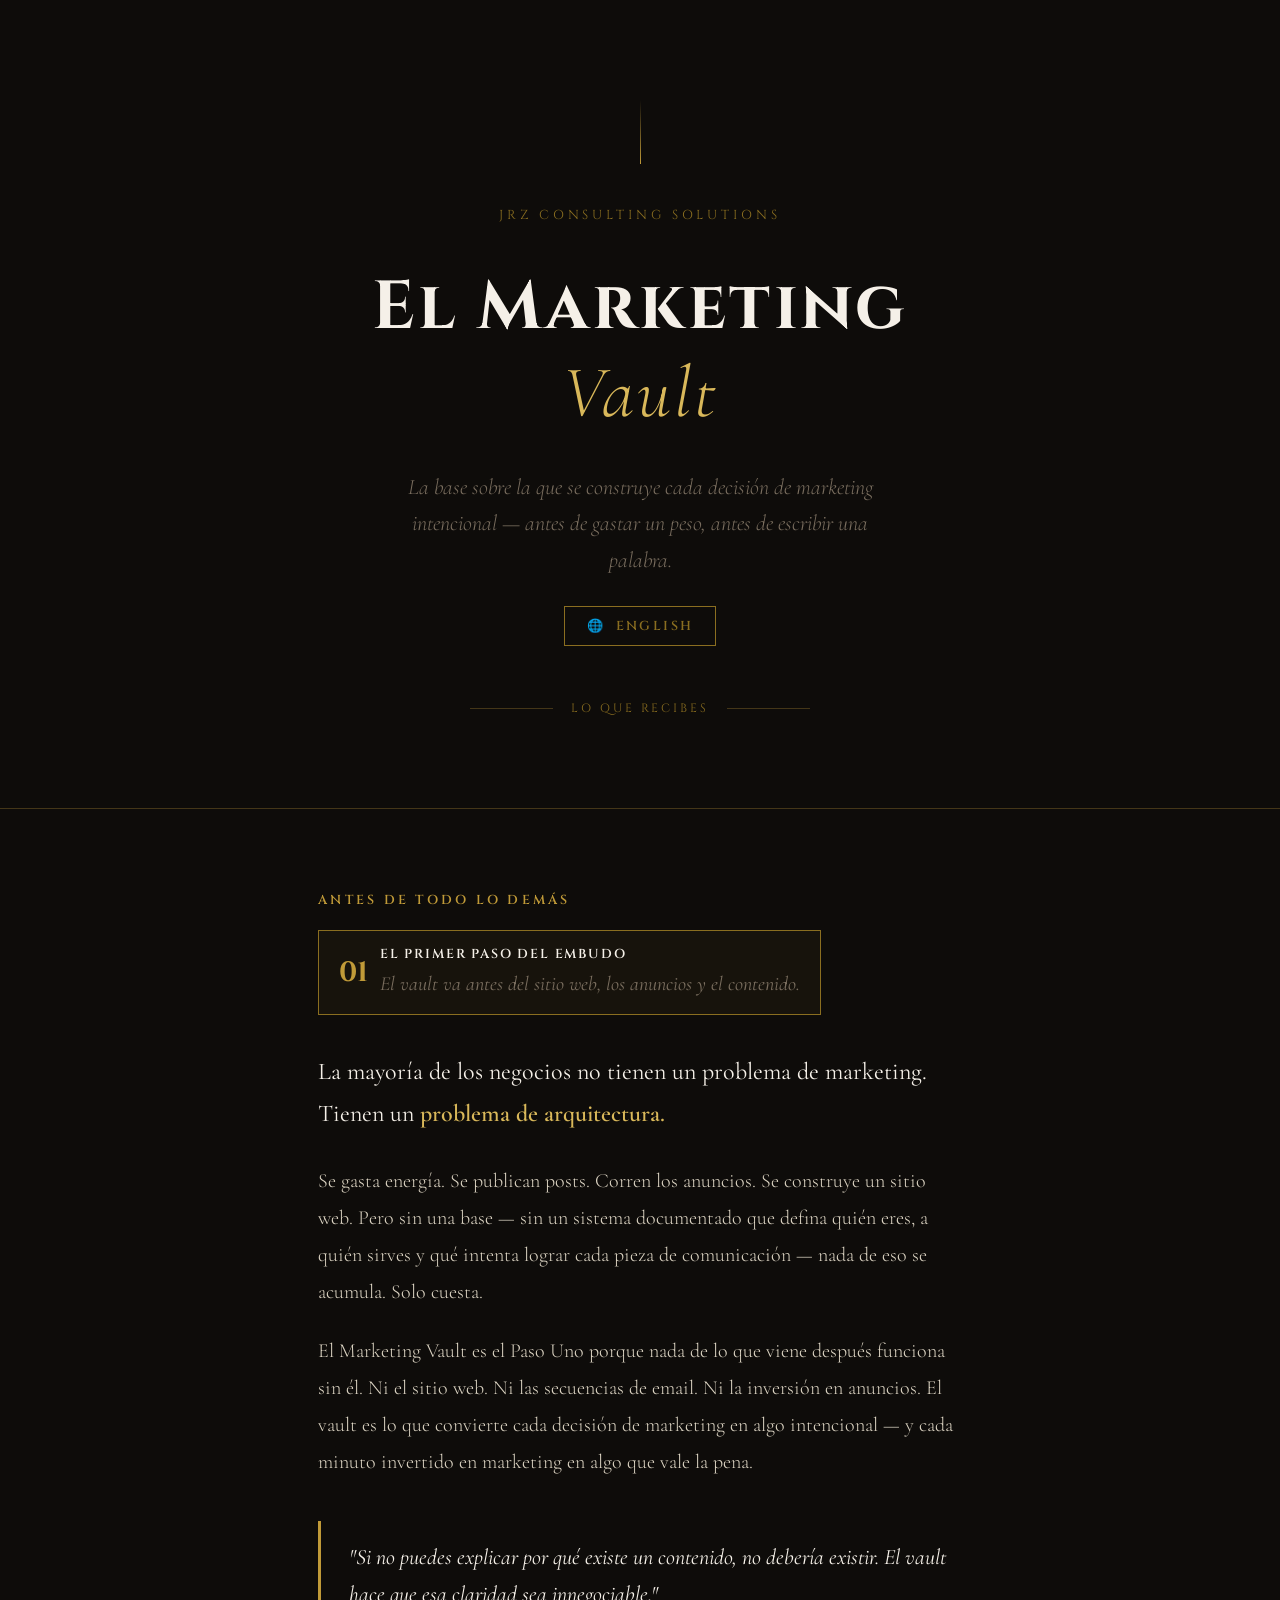
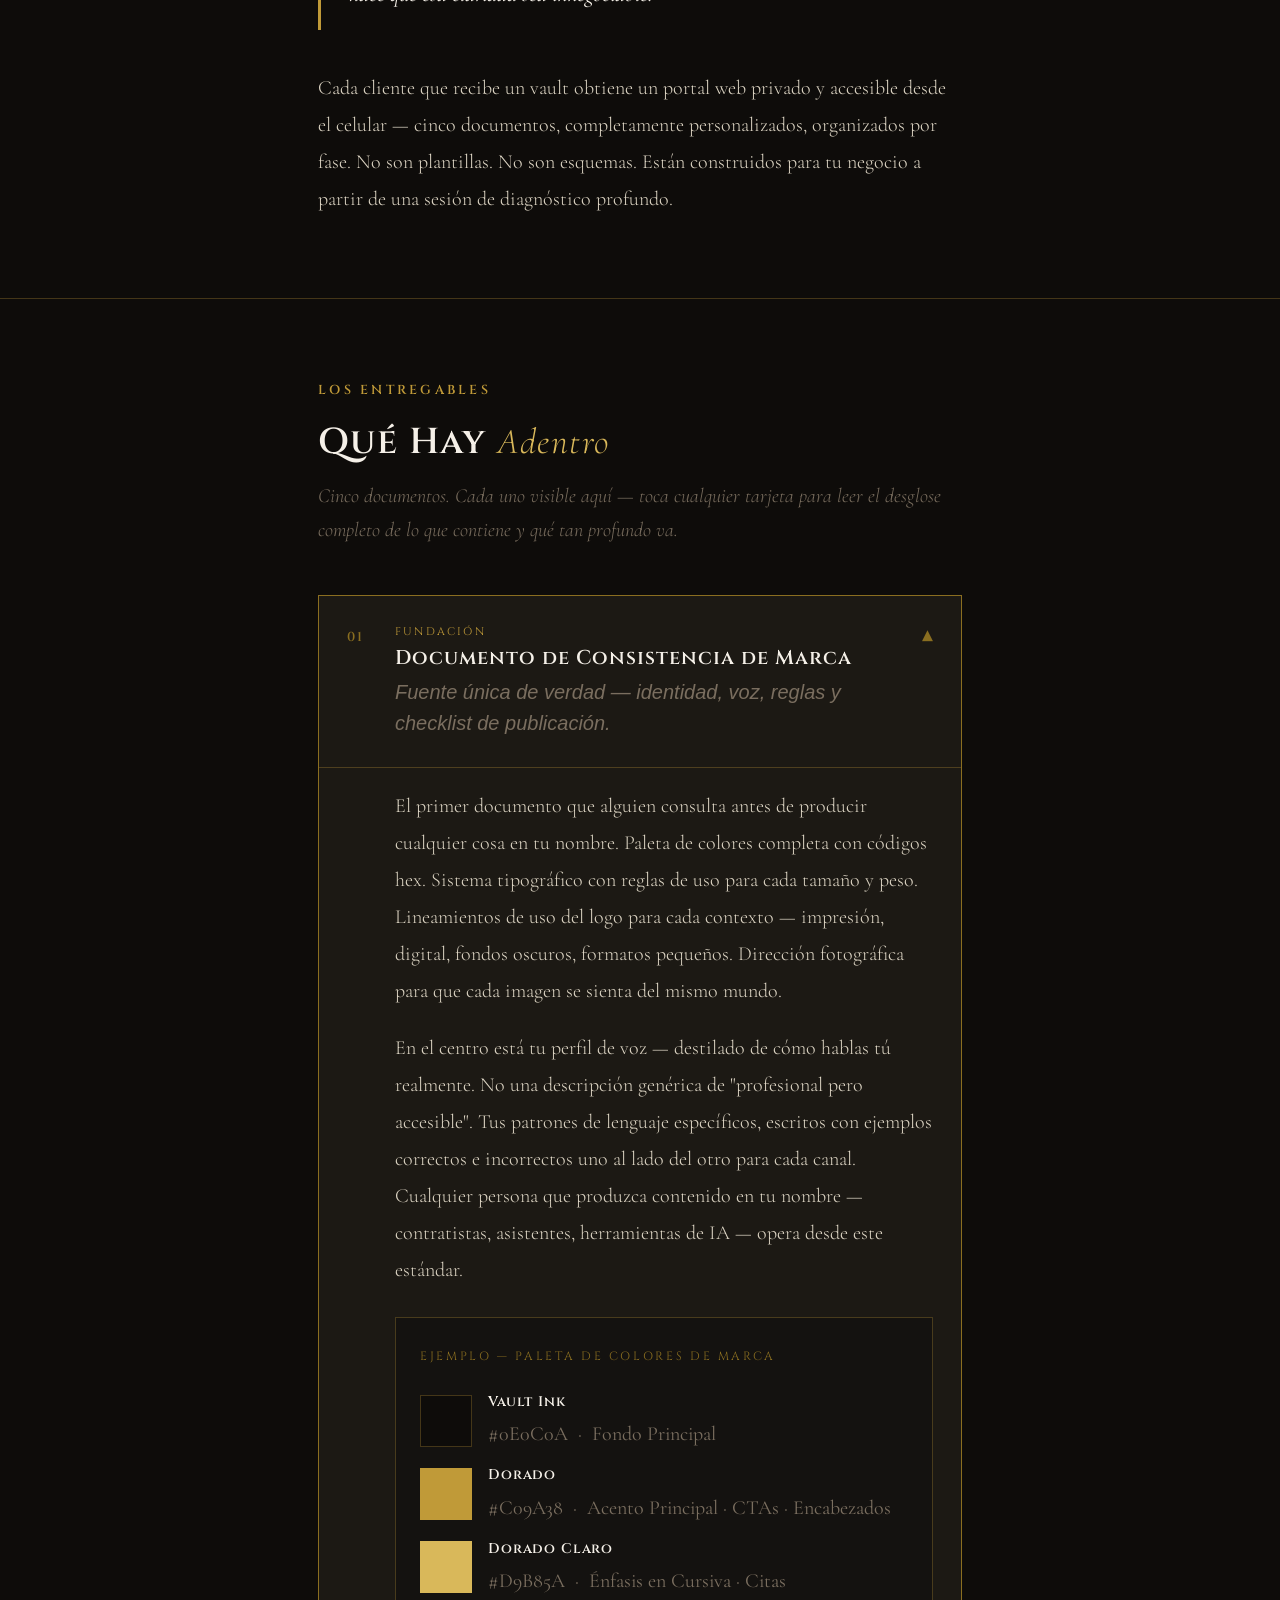
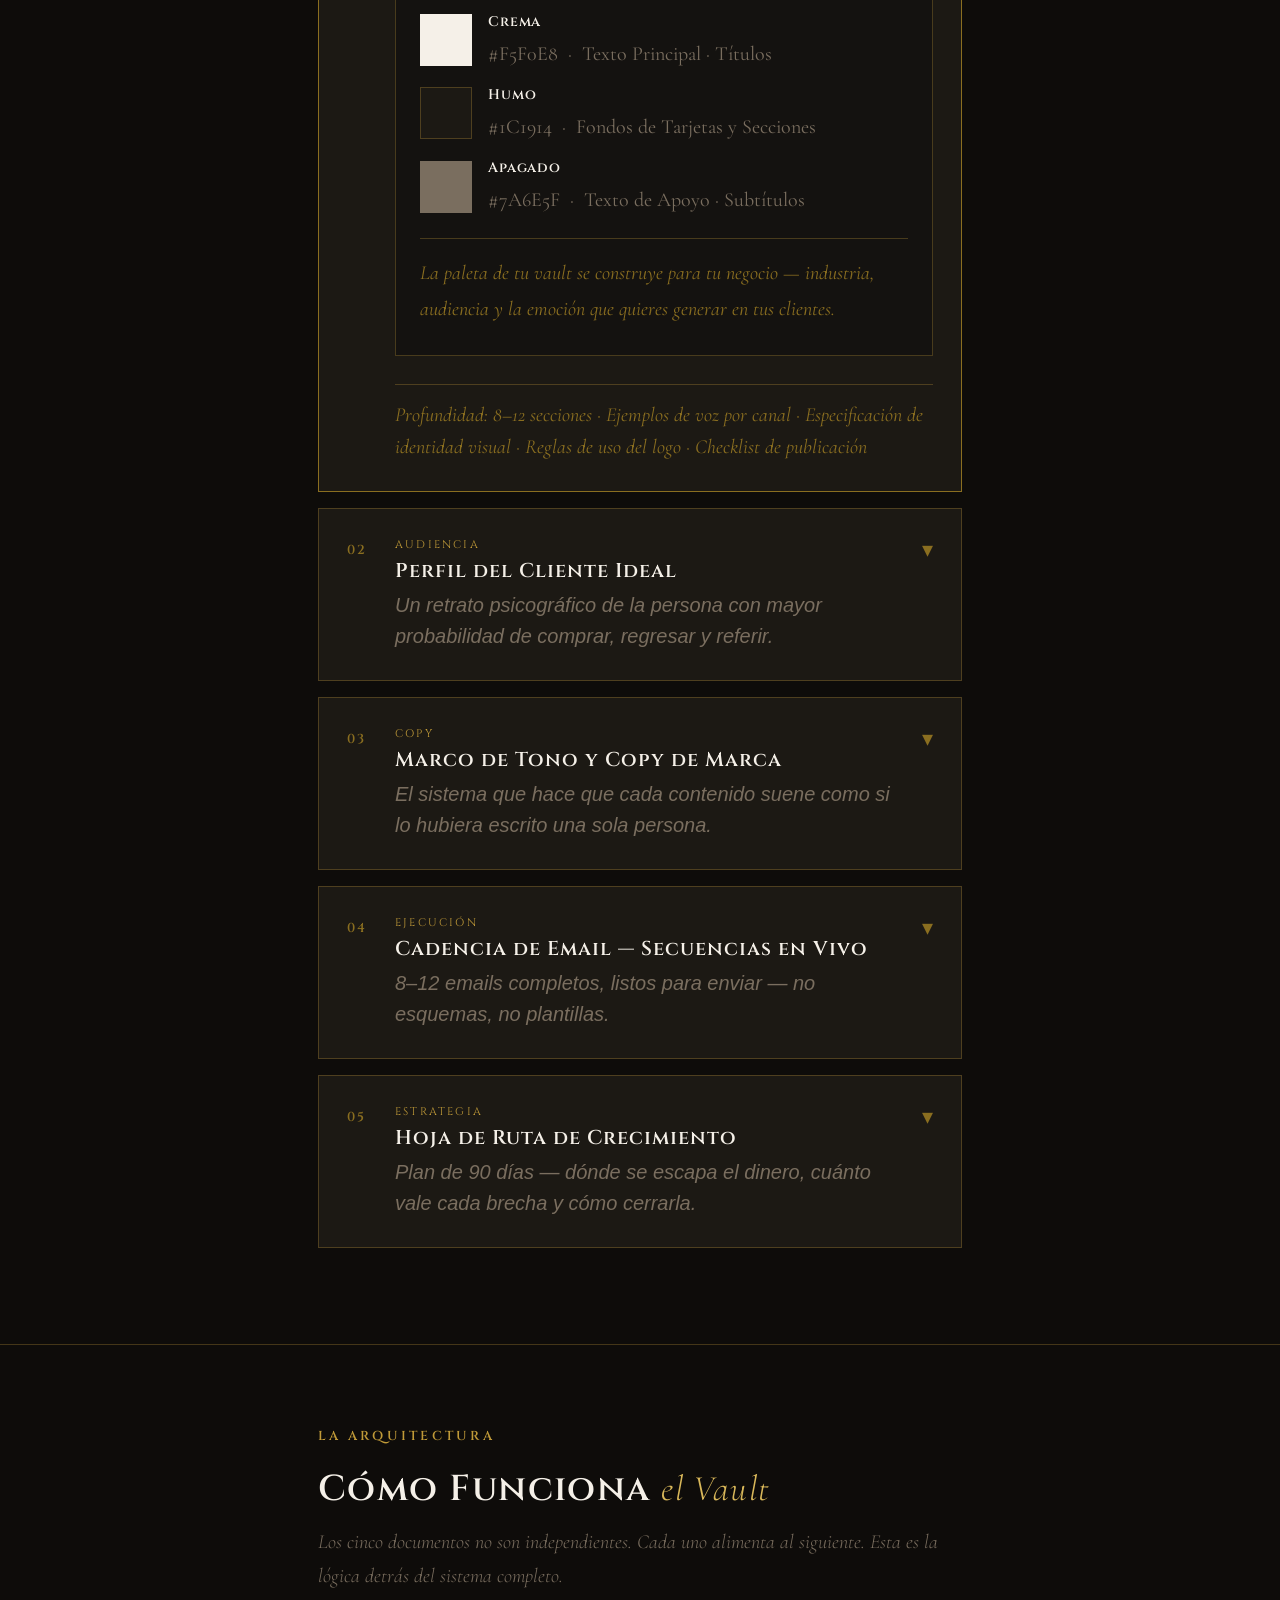
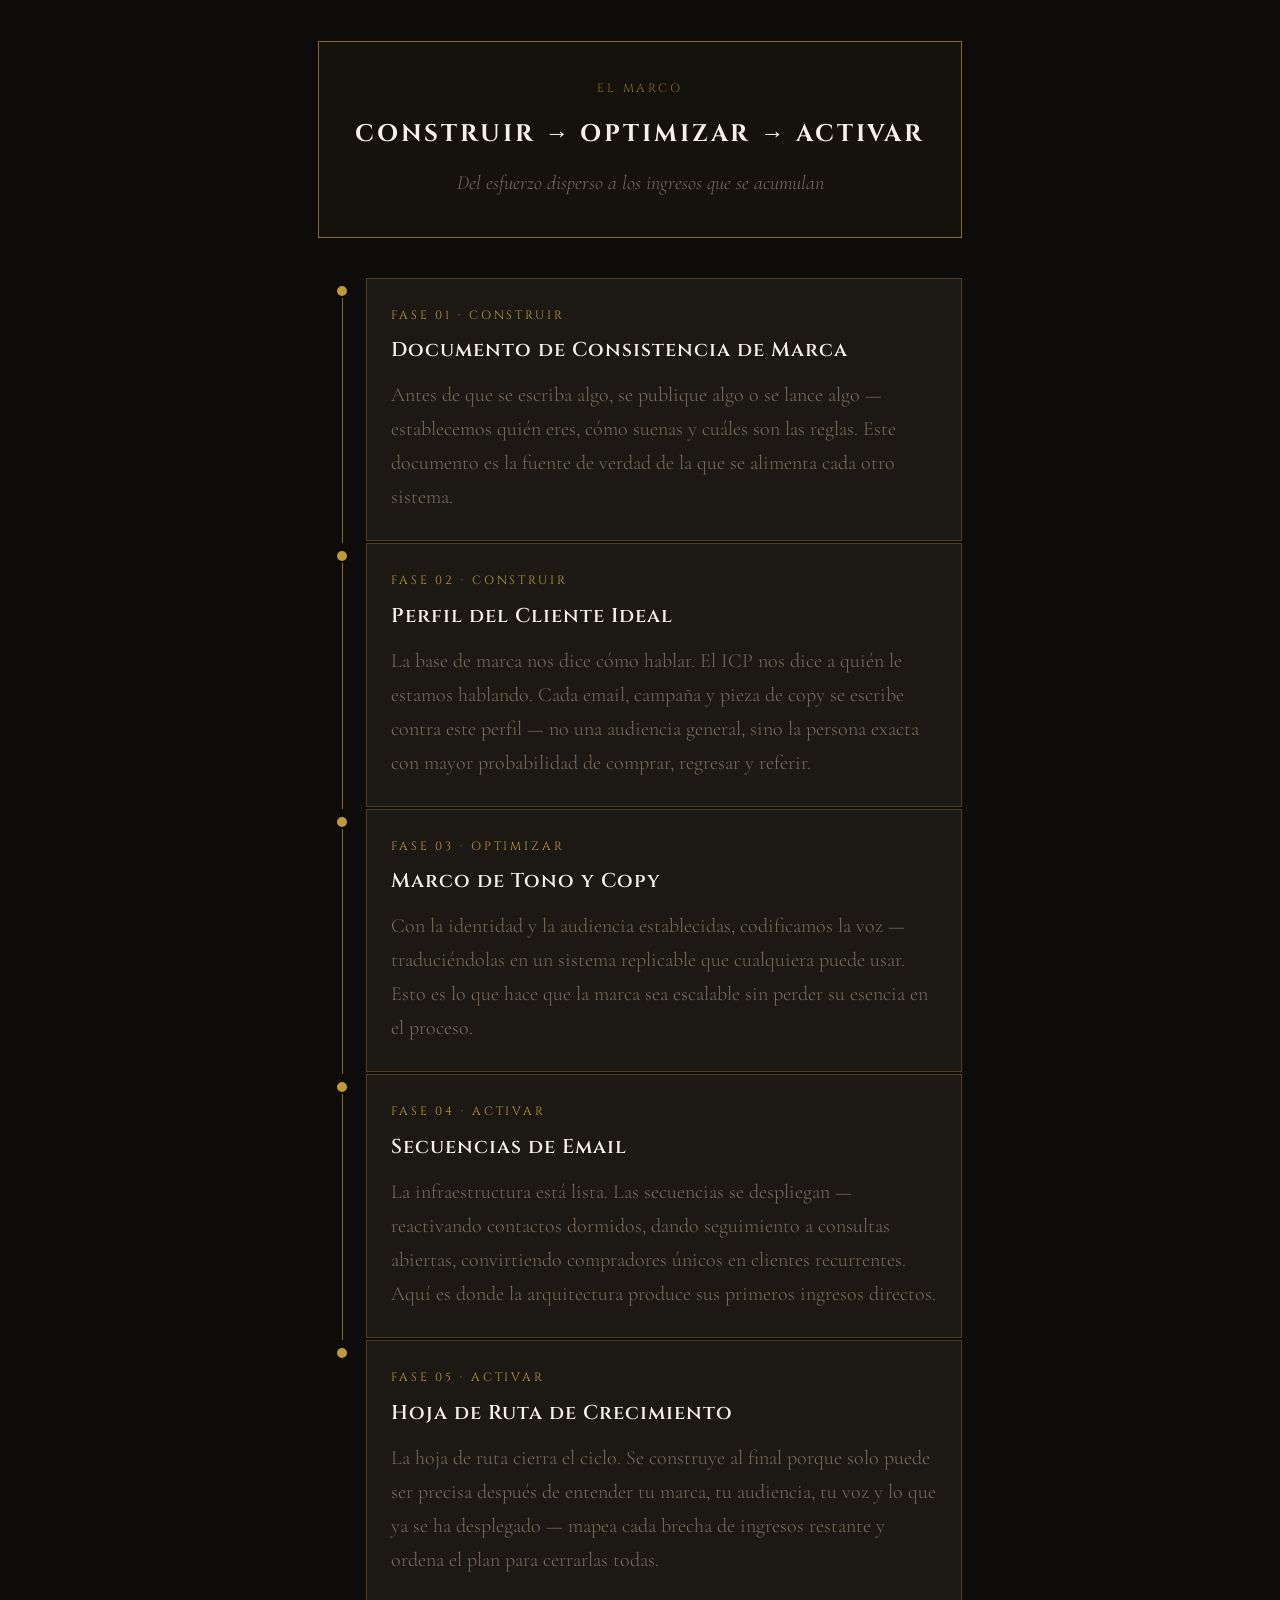
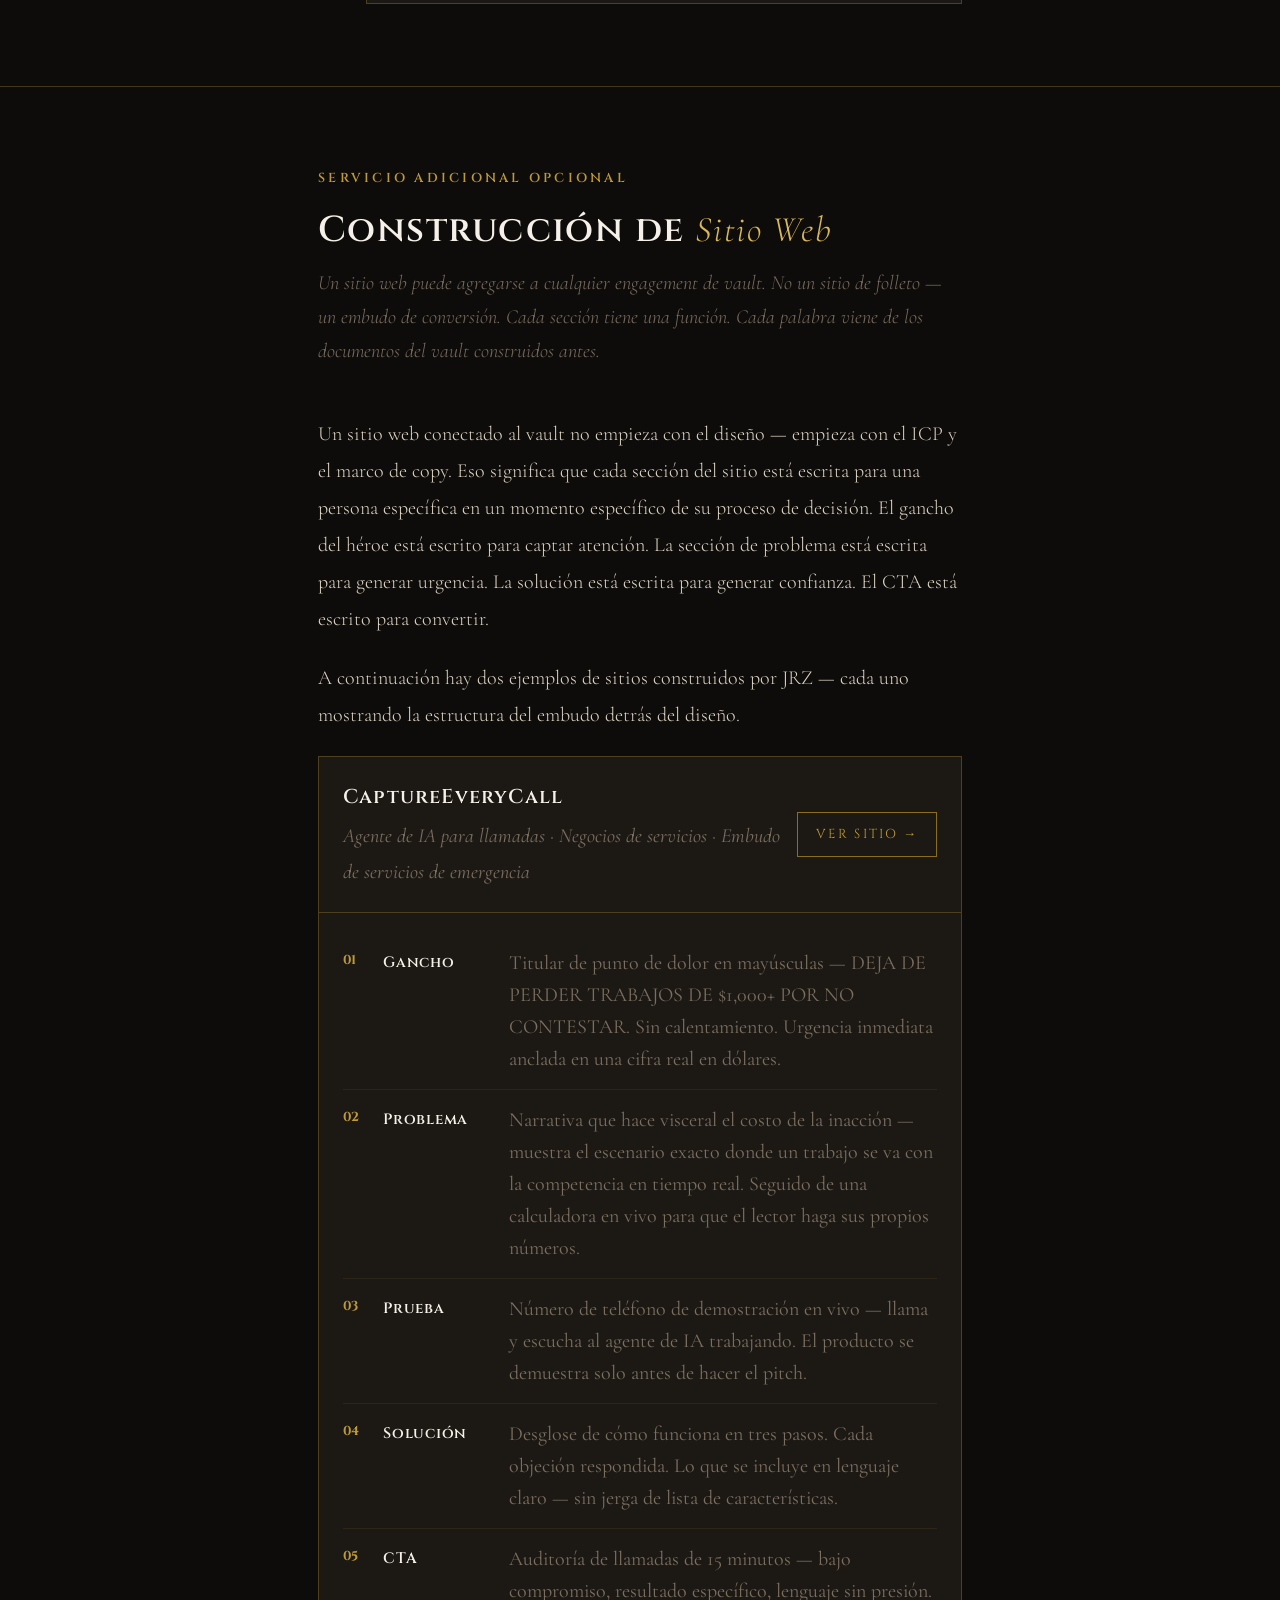
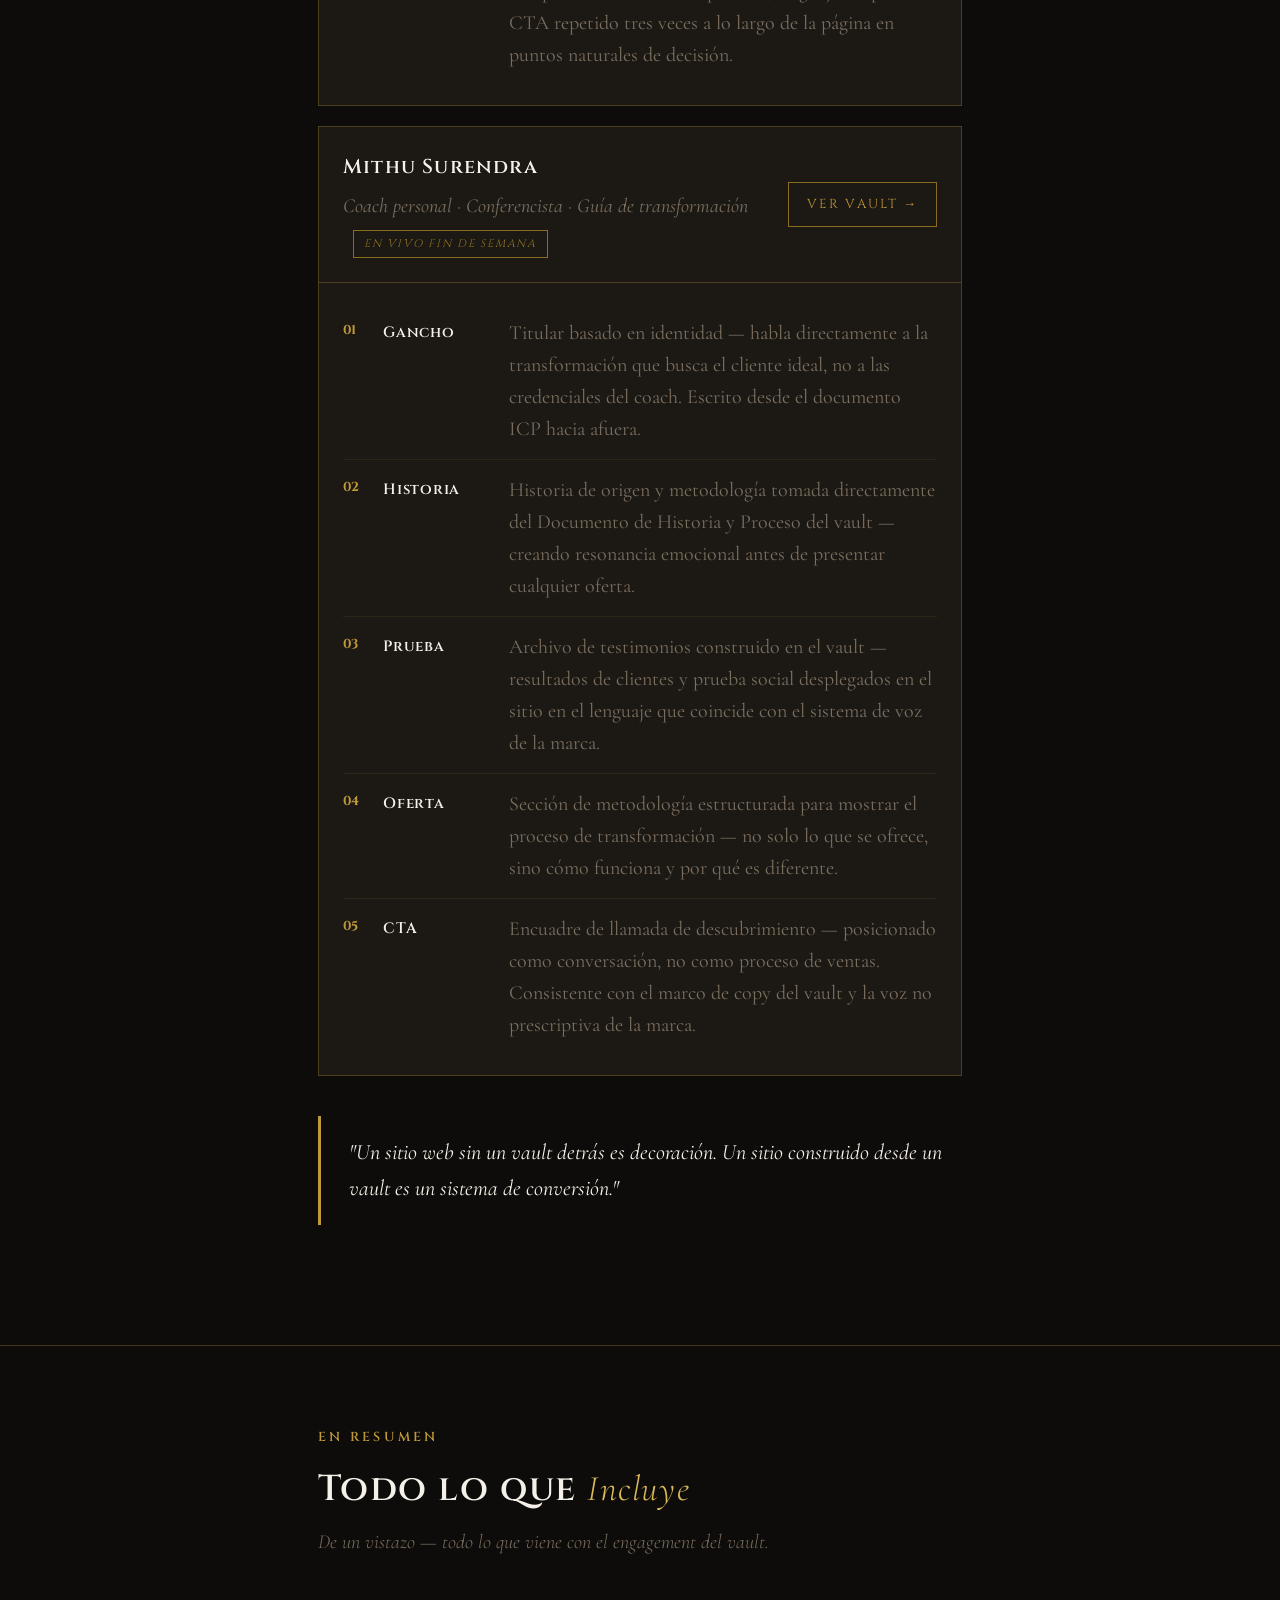
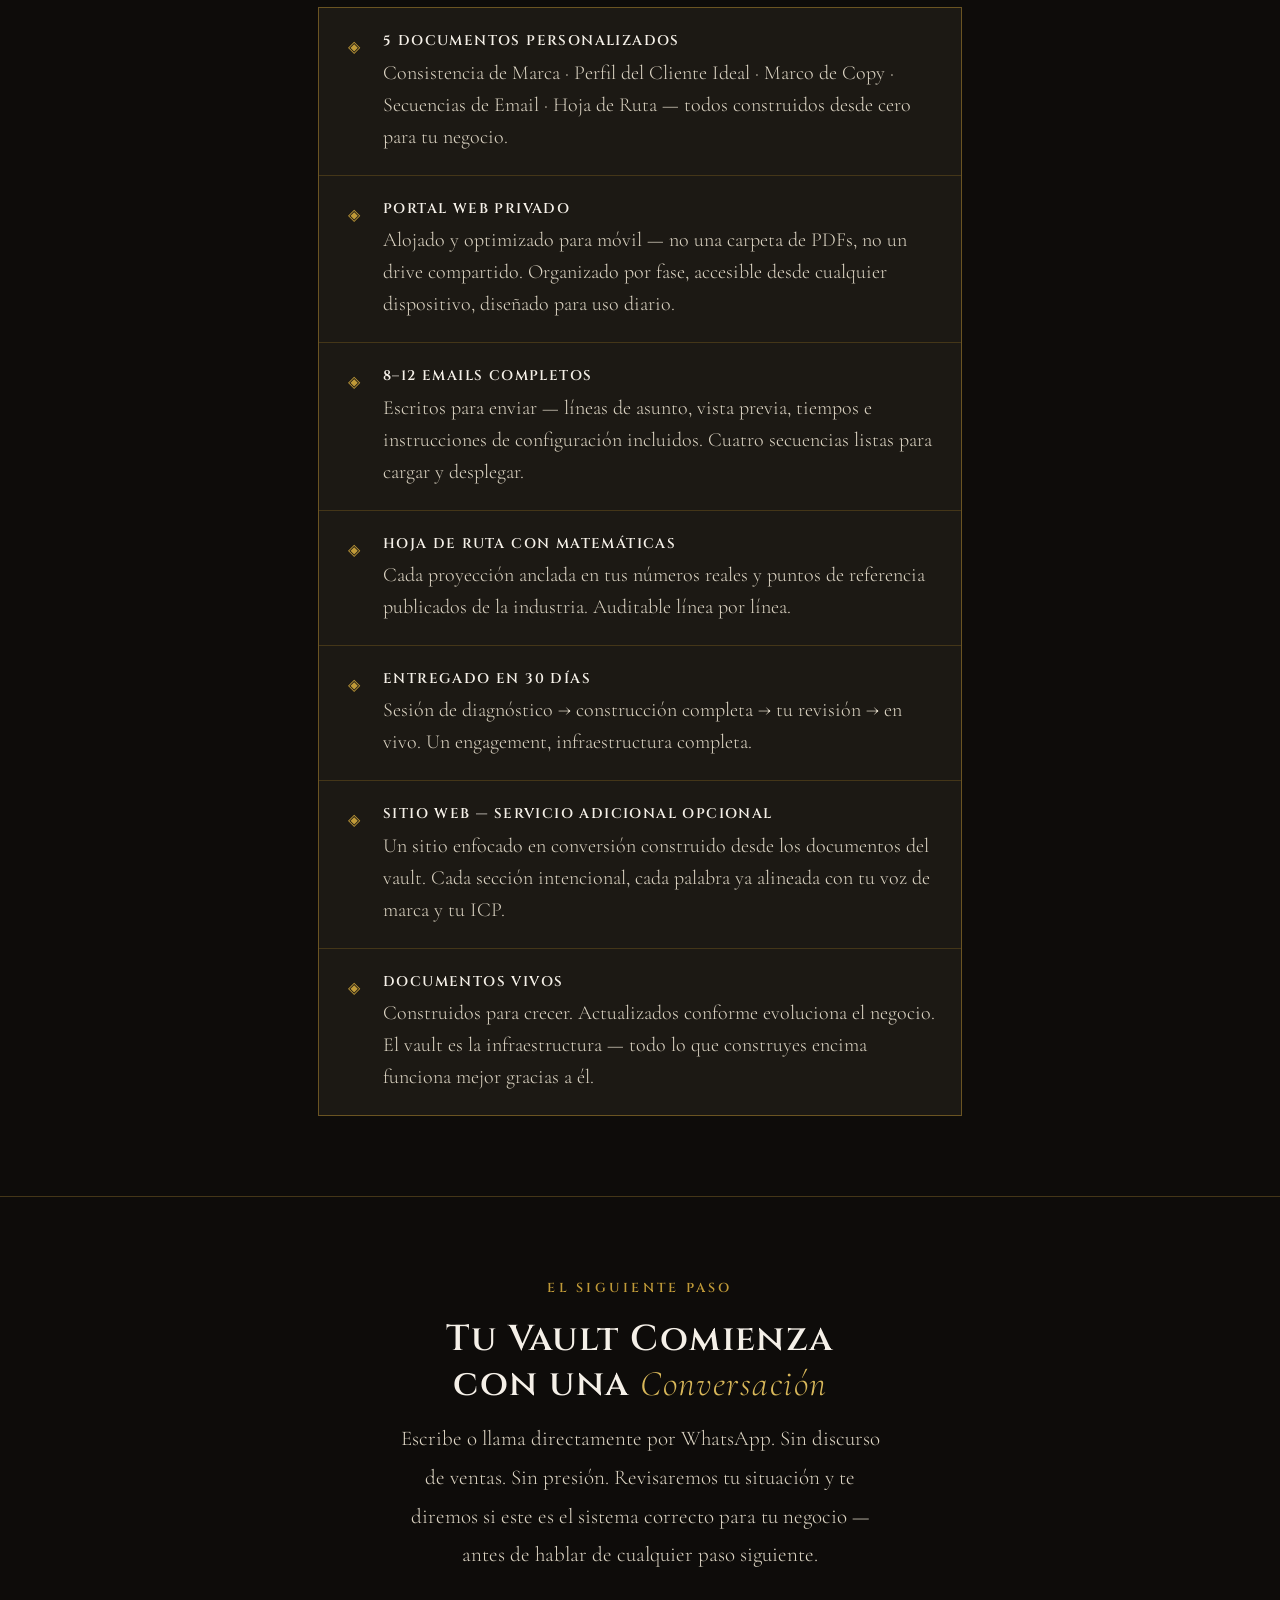
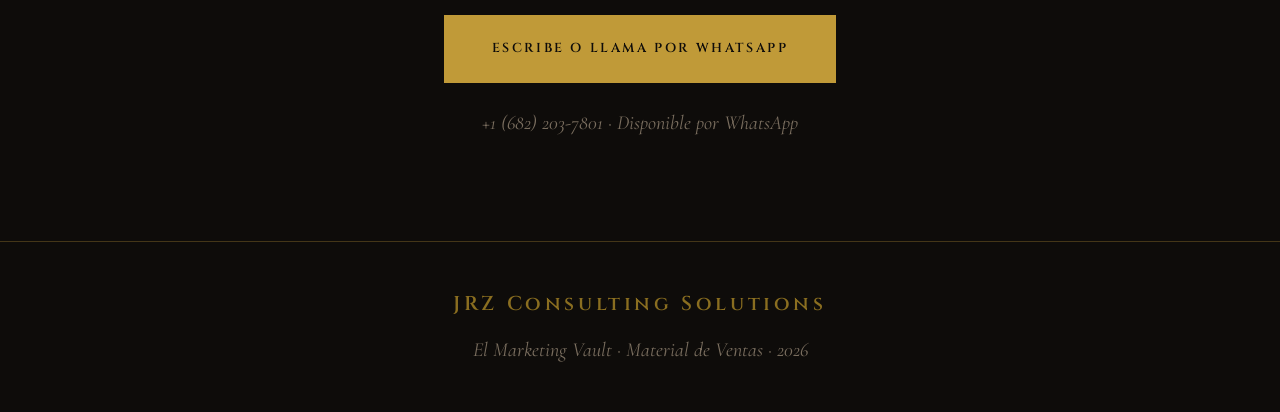
==== espanol/index.html @ 6ff34ca5 "Update English link in index.html" ====
<!DOCTYPE html>
<html lang="es">
<head>
<meta charset="UTF-8"/>
<meta name="viewport" content="width=device-width, initial-scale=1.0"/>
<title>El Marketing Vault — JRZ Consulting Solutions</title>
<link href="https://fonts.googleapis.com/css2?family=Cinzel:wght@400;600;700;900&family=Cormorant+Garamond:ital,wght@0,300;0,400;0,500;0,600;1,300;1,400;1,500&display=swap" rel="stylesheet"/>
<style>
  *, *::before, *::after { box-sizing: border-box; margin: 0; padding: 0; }

  :root {
    --ink: #0e0c0a;
    --gold: #c09a38;
    --gold-light: #d9b85a;
    --gold-dim: #8a6e20;
    --gold-rule: rgba(192,154,56,0.3);
    --cream: #f5f0e8;
    --cream-dim: #ddd5c4;
    --smoke: #1c1914;
    --muted: #7a6e5f;
    --body-size: 20px;
    --lead-size: 24px;
    --small-size: 20px;
  }

  html { scroll-behavior: smooth; }

  body {
    background: var(--ink);
    color: var(--cream);
    font-family: 'Cormorant Garamond', serif;
    font-size: var(--body-size);
    line-height: 1.8;
    -webkit-font-smoothing: antialiased;
    overflow-x: hidden;
  }

  .wrap {
    width: 100%;
    max-width: 700px;
    margin: 0 auto;
    padding: 0 28px;
  }

  .section {
    padding: 80px 0;
    border-top: 1px solid var(--gold-rule);
  }

  .section:first-of-type { border-top: none; }

  .eyebrow {
    font-family: 'Cinzel', serif;
    font-size: 13px;
    font-weight: 600;
    letter-spacing: 0.25em;
    text-transform: uppercase;
    color: var(--gold);
    display: block;
    margin-bottom: 18px;
  }

  h1, h2, h3 {
    font-family: 'Cinzel', serif;
    letter-spacing: 0.04em;
    line-height: 1.2;
    color: var(--cream);
  }

  h1 {
    font-size: clamp(40px, 10vw, 68px);
    font-weight: 700;
    margin-bottom: 10px;
  }

  h1 em {
    font-family: 'Cormorant Garamond', serif;
    font-style: italic;
    font-weight: 300;
    color: var(--gold-light);
    font-size: 1.08em;
  }

  h2 {
    font-size: clamp(26px, 6vw, 36px);
    font-weight: 600;
    margin-bottom: 14px;
  }

  h2 em {
    font-family: 'Cormorant Garamond', serif;
    font-style: italic;
    font-weight: 300;
    color: var(--gold-light);
  }

  h3 {
    font-size: 20px;
    font-weight: 600;
    letter-spacing: 0.06em;
    margin-bottom: 10px;
  }

  p {
    font-size: var(--body-size);
    font-weight: 300;
    color: var(--cream-dim);
    line-height: 1.85;
    margin-bottom: 22px;
  }

  p:last-child { margin-bottom: 0; }

  .lead {
    font-size: var(--lead-size);
    font-weight: 400;
    color: var(--cream);
    line-height: 1.75;
    margin-bottom: 28px;
  }

  .lead strong {
    color: var(--gold-light);
    font-weight: 600;
  }

  .section-intro {
    font-size: 20px;
    font-style: italic;
    font-weight: 300;
    color: var(--muted);
    margin-bottom: 48px;
    line-height: 1.7;
  }

  .pull-quote {
    border-left: 3px solid var(--gold);
    padding: 18px 0 18px 28px;
    margin: 40px 0;
  }

  .pull-quote p {
    font-size: 22px;
    font-style: italic;
    font-weight: 400;
    color: var(--cream);
    line-height: 1.65;
    margin: 0;
  }

  .hero {
    padding: 100px 0 88px;
    text-align: center;
    border-top: none;
  }

  .hero-rule {
    width: 1px;
    height: 64px;
    background: linear-gradient(to bottom, transparent, var(--gold));
    margin: 0 auto 40px;
  }

  .brand-mark {
    font-family: 'Cinzel', serif;
    font-size: 13px;
    letter-spacing: 0.3em;
    text-transform: uppercase;
    color: var(--gold-dim);
    margin-bottom: 40px;
  }

  .hero-sub {
    font-size: 22px;
    font-weight: 300;
    font-style: italic;
    color: var(--muted);
    max-width: 500px;
    margin: 32px auto 0;
    line-height: 1.65;
  }

  .divider-label {
    display: flex;
    align-items: center;
    gap: 18px;
    margin: 56px auto 0;
    max-width: 340px;
  }
  .divider-label::before,
  .divider-label::after {
    content: '';
    flex: 1;
    height: 1px;
    background: var(--gold-rule);
  }
  .divider-label span {
    font-family: 'Cinzel', serif;
    font-size: 12px;
    letter-spacing: 0.24em;
    color: var(--gold-dim);
    text-transform: uppercase;
    white-space: nowrap;
  }

  .step-badge {
    display: inline-flex;
    align-items: center;
    gap: 12px;
    border: 1px solid var(--gold-dim);
    padding: 12px 20px;
    margin-bottom: 36px;
    background: rgba(192,154,56,0.05);
  }

  .step-badge-num {
    font-family: 'Cinzel', serif;
    font-size: 28px;
    font-weight: 700;
    color: var(--gold);
    line-height: 1;
  }

  .step-badge-text { text-align: left; }

  .step-badge-text strong {
    font-family: 'Cinzel', serif;
    font-size: 13px;
    font-weight: 600;
    letter-spacing: 0.14em;
    text-transform: uppercase;
    color: var(--cream);
    display: block;
  }

  .step-badge-text span {
    font-size: 20px;
    font-style: italic;
    color: var(--muted);
  }

  /* ACCORDION */
  .accordion {
    border: 1px solid var(--gold-rule);
    margin-bottom: 16px;
    background: var(--smoke);
  }

  .accordion-header {
    width: 100%;
    background: none;
    border: none;
    padding: 28px 28px;
    display: flex;
    align-items: flex-start;
    gap: 20px;
    cursor: pointer;
    text-align: left;
    transition: background 0.2s;
  }

  .accordion-header:hover { background: rgba(192,154,56,0.04); }

  .accordion-num {
    font-family: 'Cinzel', serif;
    font-size: 13px;
    font-weight: 600;
    letter-spacing: 0.18em;
    color: var(--gold-dim);
    flex-shrink: 0;
    margin-top: 4px;
    width: 28px;
  }

  .accordion-title-block { flex: 1; }

  .accordion-tag {
    font-family: 'Cinzel', serif;
    font-size: 11px;
    letter-spacing: 0.2em;
    text-transform: uppercase;
    color: var(--gold);
    display: block;
    margin-bottom: 6px;
  }

  .accordion-title {
    font-family: 'Cinzel', serif;
    font-size: 20px;
    font-weight: 600;
    letter-spacing: 0.05em;
    color: var(--cream);
    line-height: 1.3;
  }

  .accordion-summary {
    font-size: 20px;
    font-style: italic;
    color: var(--muted);
    margin-top: 6px;
    line-height: 1.55;
    font-weight: 300;
  }

  .accordion-arrow {
    font-size: 22px;
    color: var(--gold-dim);
    flex-shrink: 0;
    transition: transform 0.3s;
    margin-top: 2px;
    line-height: 1;
  }

  .accordion.open .accordion-arrow { transform: rotate(180deg); }
  .accordion.open { border-color: var(--gold-dim); }

  .accordion-body {
    display: none;
    padding: 0 28px 28px 76px;
    border-top: 1px solid var(--gold-rule);
  }

  .accordion.open .accordion-body { display: block; }

  .accordion-body p {
    font-size: 20px;
    margin-top: 20px;
    margin-bottom: 16px;
  }

  .depth-note {
    font-size: 20px;
    font-style: italic;
    color: var(--gold-dim);
    border-top: 1px solid var(--gold-rule);
    padding-top: 14px;
    margin-top: 8px;
    line-height: 1.6;
  }

  /* FUNNEL SPINE */
  .funnel-item {
    display: flex;
    gap: 0;
    position: relative;
  }

  .funnel-spine {
    display: flex;
    flex-direction: column;
    align-items: center;
    flex-shrink: 0;
    width: 48px;
  }

  .funnel-dot {
    width: 14px;
    height: 14px;
    border-radius: 50%;
    background: var(--gold);
    border: 2px solid var(--ink);
    flex-shrink: 0;
    margin-top: 6px;
    z-index: 1;
  }

  .funnel-line {
    width: 1px;
    flex: 1;
    background: var(--gold-dim);
    min-height: 20px;
  }

  .funnel-item:last-child .funnel-line { display: none; }

  .funnel-content {
    flex: 1;
    background: var(--smoke);
    border: 1px solid var(--gold-rule);
    padding: 26px 24px;
    margin-bottom: 2px;
  }

  .funnel-phase-label {
    font-family: 'Cinzel', serif;
    font-size: 12px;
    letter-spacing: 0.24em;
    text-transform: uppercase;
    color: var(--gold);
    margin-bottom: 6px;
    display: block;
  }

  .funnel-phase-title {
    font-family: 'Cinzel', serif;
    font-size: 20px;
    font-weight: 600;
    color: var(--cream);
    margin-bottom: 10px;
    letter-spacing: 0.05em;
  }

  .funnel-content p {
    font-size: 20px;
    color: var(--muted);
    margin: 0;
    line-height: 1.7;
  }

  .framework-box {
    border: 1px solid var(--gold-dim);
    padding: 36px 28px;
    text-align: center;
    margin: 0 0 40px;
    background: rgba(192,154,56,0.04);
  }

  .framework-label {
    font-family: 'Cinzel', serif;
    font-size: 12px;
    letter-spacing: 0.24em;
    text-transform: uppercase;
    color: var(--gold-dim);
    display: block;
    margin-bottom: 14px;
  }

  .framework-name {
    font-family: 'Cinzel', serif;
    font-size: 24px;
    font-weight: 700;
    letter-spacing: 0.12em;
    color: var(--cream);
    margin-bottom: 8px;
  }

  .framework-sub {
    font-size: 20px;
    font-style: italic;
    font-weight: 300;
    color: var(--muted);
  }

  .graph-preview {
    background: var(--smoke);
    border: 1px solid var(--gold-rule);
    padding: 28px 24px;
    margin: 32px 0;
  }

  .graph-label {
    font-family: 'Cinzel', serif;
    font-size: 13px;
    letter-spacing: 0.2em;
    text-transform: uppercase;
    color: var(--gold-dim);
    margin-bottom: 20px;
    display: block;
  }

  .bar-chart {
    display: flex;
    align-items: flex-end;
    gap: 10px;
    height: 120px;
    margin-bottom: 12px;
  }

  .bar-wrap {
    flex: 1;
    display: flex;
    flex-direction: column;
    align-items: center;
    gap: 6px;
    height: 100%;
    justify-content: flex-end;
  }

  .bar {
    width: 100%;
    background: var(--gold-dim);
    border-radius: 2px 2px 0 0;
  }

  .bar.highlight { background: var(--gold); }

  .bar-val {
    font-family: 'Cinzel', serif;
    font-size: 13px;
    color: var(--gold-light);
    font-weight: 600;
  }

  .bar-name {
    font-size: 13px;
    color: var(--muted);
    text-align: center;
    line-height: 1.3;
  }

  .graph-note {
    font-size: 20px;
    font-style: italic;
    color: var(--muted);
    margin-top: 8px;
    text-align: center;
  }

  .phase-row {
    display: flex;
    gap: 6px;
    margin-bottom: 8px;
  }

  .phase-block {
    flex: 1;
    padding: 10px 8px;
    text-align: center;
    background: rgba(192,154,56,0.08);
    border: 1px solid var(--gold-rule);
  }

  .phase-block.active {
    background: var(--gold-dim);
    border-color: var(--gold);
  }

  .phase-block-label {
    font-family: 'Cinzel', serif;
    font-size: 12px;
    letter-spacing: 0.14em;
    text-transform: uppercase;
    color: var(--cream-dim);
    display: block;
    margin-bottom: 3px;
  }

  .phase-block-val {
    font-family: 'Cinzel', serif;
    font-size: 17px;
    font-weight: 700;
    color: var(--gold-light);
  }

  .site-example {
    border: 1px solid var(--gold-rule);
    background: var(--smoke);
    margin-bottom: 20px;
    overflow: hidden;
  }

  .site-example-header {
    padding: 22px 24px;
    display: flex;
    align-items: center;
    justify-content: space-between;
    gap: 16px;
  }

  .site-example-name {
    font-family: 'Cinzel', serif;
    font-size: 20px;
    font-weight: 600;
    color: var(--cream);
    letter-spacing: 0.06em;
  }

  .site-example-type {
    font-size: 20px;
    font-style: italic;
    color: var(--muted);
    margin-top: 3px;
  }

  .site-link-btn {
    font-family: 'Cinzel', serif;
    font-size: 13px;
    letter-spacing: 0.16em;
    text-transform: uppercase;
    color: var(--gold);
    border: 1px solid var(--gold-dim);
    padding: 10px 18px;
    text-decoration: none;
    white-space: nowrap;
    flex-shrink: 0;
    transition: background 0.2s, color 0.2s;
  }

  .site-link-btn:hover { background: var(--gold); color: var(--ink); }

  .site-funnel-steps {
    border-top: 1px solid var(--gold-rule);
    padding: 20px 24px;
  }

  .funnel-step-row {
    display: flex;
    align-items: flex-start;
    gap: 16px;
    padding: 14px 0;
    border-bottom: 1px solid rgba(192,154,56,0.1);
  }

  .funnel-step-row:last-child { border-bottom: none; }

  .funnel-step-num {
    font-family: 'Cinzel', serif;
    font-size: 13px;
    font-weight: 700;
    color: var(--gold);
    flex-shrink: 0;
    width: 24px;
    margin-top: 2px;
  }

  .funnel-step-name {
    font-family: 'Cinzel', serif;
    font-size: 15px;
    font-weight: 600;
    color: var(--cream);
    letter-spacing: 0.05em;
    flex-shrink: 0;
    width: 110px;
    margin-top: 2px;
  }

  .funnel-step-desc {
    font-size: 20px;
    color: var(--muted);
    line-height: 1.6;
  }

  .coming-soon-badge {
    display: inline-block;
    font-family: 'Cinzel', serif;
    font-size: 11px;
    letter-spacing: 0.16em;
    text-transform: uppercase;
    color: var(--gold-dim);
    border: 1px solid var(--gold-dim);
    padding: 3px 10px;
    margin-left: 10px;
    vertical-align: middle;
  }

  .summary-grid {
    display: flex;
    flex-direction: column;
    gap: 1px;
    background: var(--gold-rule);
    border: 1px solid var(--gold-rule);
    margin-top: 40px;
  }

  .summary-row {
    display: flex;
    align-items: flex-start;
    gap: 18px;
    padding: 22px 24px;
    background: var(--smoke);
  }

  .summary-icon {
    color: var(--gold);
    font-size: 16px;
    flex-shrink: 0;
    margin-top: 3px;
    width: 22px;
    text-align: center;
  }

  .summary-text {
    font-size: 20px;
    font-weight: 300;
    color: var(--cream-dim);
    line-height: 1.6;
  }

  .summary-text strong {
    font-family: 'Cinzel', serif;
    font-size: 14px;
    font-weight: 600;
    letter-spacing: 0.1em;
    text-transform: uppercase;
    color: var(--cream);
    display: block;
    margin-bottom: 4px;
  }

  .cta-section {
    text-align: center;
    padding: 80px 0 100px;
    border-top: 1px solid var(--gold-rule);
  }

  .cta-section p {
    max-width: 500px;
    margin: 0 auto 40px;
    font-size: 21px;
    color: var(--cream-dim);
  }

  .cta-btn {
    display: inline-block;
    font-family: 'Cinzel', serif;
    font-size: 13px;
    font-weight: 600;
    letter-spacing: 0.2em;
    text-transform: uppercase;
    color: var(--ink);
    background: var(--gold);
    padding: 22px 48px;
    text-decoration: none;
    transition: background 0.2s;
  }

  .cta-btn:hover { background: var(--gold-light); }

  .cta-note {
    display: block;
    font-size: 20px;
    font-style: italic;
    color: var(--muted);
    margin-top: 22px;
  }

  .footer {
    border-top: 1px solid var(--gold-rule);
    padding: 44px 0;
    text-align: center;
  }

  .footer-brand {
    font-family: 'Cinzel', serif;
    font-size: 20px;
    font-weight: 600;
    letter-spacing: 0.18em;
    color: var(--gold-dim);
    margin-bottom: 10px;
  }

  .footer-note {
    font-size: 20px;
    color: var(--muted);
    font-style: italic;
  }

  .rule {
    width: 48px;
    height: 1px;
    background: var(--gold-dim);
    margin: 44px 0;
  }
</style>
</head>
<body>

<!-- ═══════════════════════════════════ HERO -->
<section class="section hero">
  <div class="wrap">
    <div class="hero-rule"></div>
    <div class="brand-mark">JRZ Consulting Solutions</div>
    <h1>El Marketing<br><em>Vault</em></h1>
    <p class="hero-sub">La base sobre la que se construye cada decisión de marketing intencional — antes de gastar un peso, antes de escribir una palabra.</p>
    <div style="margin-top:28px;">
      <a href="../index.html" style="font-family:'Cinzel',serif; font-size:13px; font-weight:600; letter-spacing:0.18em; text-transform:uppercase; color:var(--gold-dim); border:1px solid var(--gold-dim); padding:10px 22px; text-decoration:none;">🌐 &nbsp;English</a>
    </div>
    <div class="divider-label"><span>Lo Que Recibes</span></div>
  </div>
</section>

<!-- ═══════════════════════════════════ PASO UNO -->
<section class="section">
  <div class="wrap">
    <span class="eyebrow">Antes de Todo lo Demás</span>

    <div class="step-badge">
      <div class="step-badge-num">01</div>
      <div class="step-badge-text">
        <strong>El Primer Paso del Embudo</strong>
        <span>El vault va antes del sitio web, los anuncios y el contenido.</span>
      </div>
    </div>

    <p class="lead">La mayoría de los negocios no tienen un problema de marketing. Tienen un <strong>problema de arquitectura.</strong></p>

    <p>Se gasta energía. Se publican posts. Corren los anuncios. Se construye un sitio web. Pero sin una base — sin un sistema documentado que defina quién eres, a quién sirves y qué intenta lograr cada pieza de comunicación — nada de eso se acumula. Solo cuesta.</p>

    <p>El Marketing Vault es el Paso Uno porque nada de lo que viene después funciona sin él. Ni el sitio web. Ni las secuencias de email. Ni la inversión en anuncios. El vault es lo que convierte cada decisión de marketing en algo intencional — y cada minuto invertido en marketing en algo que vale la pena.</p>

    <div class="pull-quote">
      <p>"Si no puedes explicar por qué existe un contenido, no debería existir. El vault hace que esa claridad sea innegociable."</p>
    </div>

    <p>Cada cliente que recibe un vault obtiene un portal web privado y accesible desde el celular — cinco documentos, completamente personalizados, organizados por fase. No son plantillas. No son esquemas. Están construidos para tu negocio a partir de una sesión de diagnóstico profundo.</p>
  </div>
</section>

<!-- ═══════════════════════════════════ ENTREGABLES -->
<section class="section">
  <div class="wrap">
    <span class="eyebrow">Los Entregables</span>
    <h2>Qué Hay <em>Adentro</em></h2>
    <p class="section-intro">Cinco documentos. Cada uno visible aquí — toca cualquier tarjeta para leer el desglose completo de lo que contiene y qué tan profundo va.</p>

    <!-- 01 -->
    <div class="accordion open" id="acc1">
      <button class="accordion-header" onclick="toggle('acc1')">
        <span class="accordion-num">01</span>
        <div class="accordion-title-block">
          <span class="accordion-tag">Fundación</span>
          <div class="accordion-title">Documento de Consistencia de Marca</div>
          <div class="accordion-summary">Fuente única de verdad — identidad, voz, reglas y checklist de publicación.</div>
        </div>
        <span class="accordion-arrow">▾</span>
      </button>
      <div class="accordion-body">
        <p>El primer documento que alguien consulta antes de producir cualquier cosa en tu nombre. Paleta de colores completa con códigos hex. Sistema tipográfico con reglas de uso para cada tamaño y peso. Lineamientos de uso del logo para cada contexto — impresión, digital, fondos oscuros, formatos pequeños. Dirección fotográfica para que cada imagen se sienta del mismo mundo.</p>
        <p>En el centro está tu perfil de voz — destilado de cómo hablas tú realmente. No una descripción genérica de "profesional pero accesible". Tus patrones de lenguaje específicos, escritos con ejemplos correctos e incorrectos uno al lado del otro para cada canal. Cualquier persona que produzca contenido en tu nombre — contratistas, asistentes, herramientas de IA — opera desde este estándar.</p>

        <!-- PALETA DE COLORES -->
        <div style="margin: 28px 0; border: 1px solid var(--gold-rule); background: #141210; padding: 28px 24px;">
          <span style="font-family:'Cinzel',serif; font-size:12px; letter-spacing:0.22em; text-transform:uppercase; color:var(--gold-dim); display:block; margin-bottom:22px;">Ejemplo — Paleta de Colores de Marca</span>
          <div style="display:flex; flex-direction:column; gap:10px;">
            <div style="display:flex; align-items:center; gap:16px;">
              <div style="width:52px; height:52px; background:#0e0c0a; border:1px solid var(--gold-rule); flex-shrink:0;"></div>
              <div>
                <div style="font-family:'Cinzel',serif; font-size:14px; font-weight:600; color:var(--cream); letter-spacing:0.06em;">Vault Ink</div>
                <div style="font-size:20px; color:var(--muted); margin-top:2px;">#0E0C0A &nbsp;·&nbsp; Fondo Principal</div>
              </div>
            </div>
            <div style="display:flex; align-items:center; gap:16px;">
              <div style="width:52px; height:52px; background:#c09a38; flex-shrink:0;"></div>
              <div>
                <div style="font-family:'Cinzel',serif; font-size:14px; font-weight:600; color:var(--cream); letter-spacing:0.06em;">Dorado</div>
                <div style="font-size:20px; color:var(--muted); margin-top:2px;">#C09A38 &nbsp;·&nbsp; Acento Principal · CTAs · Encabezados</div>
              </div>
            </div>
            <div style="display:flex; align-items:center; gap:16px;">
              <div style="width:52px; height:52px; background:#d9b85a; flex-shrink:0;"></div>
              <div>
                <div style="font-family:'Cinzel',serif; font-size:14px; font-weight:600; color:var(--cream); letter-spacing:0.06em;">Dorado Claro</div>
                <div style="font-size:20px; color:var(--muted); margin-top:2px;">#D9B85A &nbsp;·&nbsp; Énfasis en Cursiva · Citas</div>
              </div>
            </div>
            <div style="display:flex; align-items:center; gap:16px;">
              <div style="width:52px; height:52px; background:#f5f0e8; flex-shrink:0;"></div>
              <div>
                <div style="font-family:'Cinzel',serif; font-size:14px; font-weight:600; color:var(--cream); letter-spacing:0.06em;">Crema</div>
                <div style="font-size:20px; color:var(--muted); margin-top:2px;">#F5F0E8 &nbsp;·&nbsp; Texto Principal · Títulos</div>
              </div>
            </div>
            <div style="display:flex; align-items:center; gap:16px;">
              <div style="width:52px; height:52px; background:#1c1914; border:1px solid var(--gold-rule); flex-shrink:0;"></div>
              <div>
                <div style="font-family:'Cinzel',serif; font-size:14px; font-weight:600; color:var(--cream); letter-spacing:0.06em;">Humo</div>
                <div style="font-size:20px; color:var(--muted); margin-top:2px;">#1C1914 &nbsp;·&nbsp; Fondos de Tarjetas y Secciones</div>
              </div>
            </div>
            <div style="display:flex; align-items:center; gap:16px;">
              <div style="width:52px; height:52px; background:#7a6e5f; flex-shrink:0;"></div>
              <div>
                <div style="font-family:'Cinzel',serif; font-size:14px; font-weight:600; color:var(--cream); letter-spacing:0.06em;">Apagado</div>
                <div style="font-size:20px; color:var(--muted); margin-top:2px;">#7A6E5F &nbsp;·&nbsp; Texto de Apoyo · Subtítulos</div>
              </div>
            </div>
          </div>
          <div style="font-size:20px; font-style:italic; color:var(--gold-dim); margin-top:20px; padding-top:16px; border-top:1px solid var(--gold-rule);">La paleta de tu vault se construye para tu negocio — industria, audiencia y la emoción que quieres generar en tus clientes.</div>
        </div>

        <div class="depth-note">Profundidad: 8–12 secciones · Ejemplos de voz por canal · Especificación de identidad visual · Reglas de uso del logo · Checklist de publicación</div>
      </div>
    </div>

    <!-- 02 -->
    <div class="accordion" id="acc2">
      <button class="accordion-header" onclick="toggle('acc2')">
        <span class="accordion-num">02</span>
        <div class="accordion-title-block">
          <span class="accordion-tag">Audiencia</span>
          <div class="accordion-title">Perfil del Cliente Ideal</div>
          <div class="accordion-summary">Un retrato psicográfico de la persona con mayor probabilidad de comprar, regresar y referir.</div>
        </div>
        <span class="accordion-arrow">▾</span>
      </button>
      <div class="accordion-body">
        <p>No es una descripción demográfica. Es un retrato profundo de la persona específica con mayor probabilidad de decir que sí, pagar a tiempo y enviarte tres clientes más. Este documento mapea el contexto emocional en el que se encuentra tu cliente ideal cuando comienza a buscar — qué le da miedo, qué ya ha intentado, qué secretamente quiere escuchar y qué finalmente lo hace tomar acción.</p>
        <p>Cubre dos o tres segmentos distintos de clientes, cada uno con su propio arco emocional, detonadores de decisión y conjunto de objeciones. Escrito en el lenguaje que tu cliente ideal usa para describirse a sí mismo — porque ese es el lenguaje que convierte en el copy, en los anuncios y en cada conversación de ventas.</p>

        <!-- PERFIL ICP VISUAL -->
        <div style="margin:28px 0; background:#141210; border:1px solid var(--gold-rule); padding:28px 24px;">
          <span style="font-family:'Cinzel',serif; font-size:12px; letter-spacing:0.22em; text-transform:uppercase; color:var(--gold-dim); display:block; margin-bottom:6px;">Ejemplo — Perfil del Cliente Ideal</span>
          <div style="font-family:'Cinzel',serif; font-size:20px; font-weight:600; color:var(--cream); margin-bottom:4px;">El Dueño de Negocio que Considera Este Vault</div>
          <div style="font-size:20px; font-style:italic; color:var(--muted); margin-bottom:24px;">Negocio pequeño a mediano · $150K–$1M de ingresos · Ya intentó hacer marketing antes</div>

          <div style="display:flex; flex-direction:column; gap:12px;">

            <div style="background:rgba(192,154,56,0.05); border-left:3px solid #8a3a2a; padding:18px 20px;">
              <div style="font-family:'Cinzel',serif; font-size:13px; letter-spacing:0.18em; text-transform:uppercase; color:#c4583e; margin-bottom:12px;">Lo Que Le Da Miedo</div>
              <div style="display:flex; flex-direction:column; gap:8px;">
                <div style="font-size:20px; color:var(--cream-dim);">· Gastar dinero en marketing que no funciona — otra vez</div>
                <div style="font-size:20px; color:var(--cream-dim);">· Verse inconsistente o poco profesional ante clientes potenciales</div>
                <div style="font-size:20px; color:var(--cream-dim);">· No saber qué está funcionando realmente ni por qué</div>
                <div style="font-size:20px; color:var(--cream-dim);">· Que un competidor lo alcance mientras él sigue intentando descifrar el marketing</div>
                <div style="font-size:20px; color:var(--cream-dim);">· Entregarle su marca a alguien que no la entiende</div>
              </div>
            </div>

            <div style="background:rgba(192,154,56,0.05); border-left:3px solid var(--gold-dim); padding:18px 20px;">
              <div style="font-family:'Cinzel',serif; font-size:13px; letter-spacing:0.18em; text-transform:uppercase; color:var(--gold); margin-bottom:12px;">Palabras Que Salen de Su Boca</div>
              <div style="display:flex; flex-direction:column; gap:8px;">
                <div style="font-size:20px; color:var(--cream-dim); font-style:italic;">"Sé que necesito hacer algo con mi marketing, solo no sé por dónde empezar."</div>
                <div style="font-size:20px; color:var(--cream-dim); font-style:italic;">"Hemos intentado publicar pero nada parece funcionar."</div>
                <div style="font-size:20px; color:var(--cream-dim); font-style:italic;">"Siento que nos vemos dispersos — como si no tuviéramos una marca."</div>
                <div style="font-size:20px; color:var(--cream-dim); font-style:italic;">"Solo necesito que alguien me diga qué hacer en concreto."</div>
                <div style="font-size:20px; color:var(--cream-dim); font-style:italic;">"Quiero crecer pero no quiero gastar una fortuna para descubrir que no funcionó."</div>
              </div>
            </div>

            <div style="background:rgba(192,154,56,0.05); border-left:3px solid #4a7a5a; padding:18px 20px;">
              <div style="font-family:'Cinzel',serif; font-size:13px; letter-spacing:0.18em; text-transform:uppercase; color:#6ab887; margin-bottom:12px;">Lo Que Está Pasando Psicológicamente</div>
              <div style="display:flex; flex-direction:column; gap:8px;">
                <div style="font-size:20px; color:var(--cream-dim);">· Ya lo defraudaron antes — la confianza se gana, no se asume</div>
                <div style="font-size:20px; color:var(--cream-dim);">· Es capaz y tiene orgullo — no quiere sentir que le están vendiendo algo</div>
                <div style="font-size:20px; color:var(--cream-dim);">· Está abrumado, no incompetente — necesita claridad, no crítica</div>
                <div style="font-size:20px; color:var(--cream-dim);">· Respeta los sistemas — muéstrale el proceso y se relaja</div>
                <div style="font-size:20px; color:var(--cream-dim);">· Quiere pruebas antes de comprometerse — los ejemplos cierran esta venta</div>
              </div>
            </div>

            <div style="background:rgba(192,154,56,0.05); border-left:3px solid var(--gold); padding:18px 20px;">
              <div style="font-family:'Cinzel',serif; font-size:13px; letter-spacing:0.18em; text-transform:uppercase; color:var(--gold-light); margin-bottom:12px;">Qué Lo Hace Decir Sí</div>
              <div style="display:flex; flex-direction:column; gap:8px;">
                <div style="font-size:20px; color:var(--cream-dim);">· Ver un ejemplo real del trabajo — no una presentación de ventas</div>
                <div style="font-size:20px; color:var(--cream-dim);">· Una lista clara de entregables sin ambigüedad sobre qué recibe</div>
                <div style="font-size:20px; color:var(--cream-dim);">· El proceso explicado en lenguaje sencillo, paso a paso</div>
                <div style="font-size:20px; color:var(--cream-dim);">· Alguien que entiende su industria sin que se lo tenga que explicar</div>
                <div style="font-size:20px; color:var(--cream-dim);">· Un primer paso sin fricción — una conversación, no un contrato</div>
              </div>
            </div>

          </div>
          <div style="font-size:20px; font-style:italic; color:var(--gold-dim); margin-top:20px; padding-top:16px; border-top:1px solid var(--gold-rule);">Tu ICP se construye de la misma manera — desde el lenguaje real, los miedos reales y los detonadores reales — para tu comprador específico.</div>
        </div>

        <div class="depth-note">Profundidad: 2–3 segmentos · Mapeo de contexto emocional · Análisis de intención de búsqueda · Inventario de objeciones · Perfil de detonadores de decisión</div>
      </div>
    </div>

    <!-- 03 -->
    <div class="accordion" id="acc3">
      <button class="accordion-header" onclick="toggle('acc3')">
        <span class="accordion-num">03</span>
        <div class="accordion-title-block">
          <span class="accordion-tag">Copy</span>
          <div class="accordion-title">Marco de Tono y Copy de Marca</div>
          <div class="accordion-summary">El sistema que hace que cada contenido suene como si lo hubiera escrito una sola persona.</div>
        </div>
        <span class="accordion-arrow">▾</span>
      </button>
      <div class="accordion-body">
        <p>El documento que elimina la sensación de que tus publicaciones en redes sociales, tus secuencias de email y la página de inicio de tu sitio web fueron escritas por tres personas distintas. Cuatro ejes de voz definen tu tono. Reglas de escritura para email, redes sociales y web. Ejemplos correctos e incorrectos uno al lado del otro para cada canal.</p>
        <p>Una vez construido, cualquier persona que produzca contenido en tu nombre opera desde un estándar único. La voz es portable — se mueve entre herramientas de IA, freelancers y plataformas sin diluir lo que hace reconocible a tu marca.</p>

        <!-- REDES SOCIALES LADO A LADO -->
        <div style="margin:28px 0; background:#141210; border:1px solid var(--gold-rule); padding:28px 24px;">
          <span style="font-family:'Cinzel',serif; font-size:12px; letter-spacing:0.22em; text-transform:uppercase; color:var(--gold-dim); display:block; margin-bottom:20px;">Ejemplo — Publicación en Redes Sociales · Con Marca vs Sin Marca</span>

          <div style="display:flex; flex-direction:column; gap:12px;">
            <div style="border:1px solid #6b2222; background:rgba(107,34,34,0.12); padding:20px;">
              <div style="font-family:'Cinzel',serif; font-size:12px; letter-spacing:0.18em; text-transform:uppercase; color:#c45555; margin-bottom:12px;">✗ &nbsp;Fuera de Marca</div>
              <div style="font-size:20px; color:var(--cream-dim); line-height:1.7; font-style:italic;">"🚀 ¡Noticias increíbles!! ¡Estamos EMOCIONADOS de anunciar nuestros ASOMBROSOS nuevos paquetes de marketing diseñados para DISPARAR el crecimiento de tu negocio!! ¡No te lo pierdas — lugares limitados! ¡Reserva AHORA antes de que se agoten!! 🔥🔥"</div>
              <div style="margin-top:14px; padding-top:12px; border-top:1px solid rgba(107,34,34,0.4);">
                <div style="font-size:20px; color:#c45555;">Por qué falla: Urgencia genérica. Emojis como sustituto de sustancia. Podría ser cualquier negocio en cualquier lugar. El lector se siente vendido — no escuchado.</div>
              </div>
            </div>

            <div style="border:1px solid #2a5a3a; background:rgba(42,90,58,0.12); padding:20px;">
              <div style="font-family:'Cinzel',serif; font-size:12px; letter-spacing:0.18em; text-transform:uppercase; color:#6ab887; margin-bottom:12px;">✓ &nbsp;Con Marca</div>
              <div style="font-size:20px; color:var(--cream-dim); line-height:1.7; font-style:italic;">"La mayoría de los negocios tienen un problema de marketing. Hemos descubierto que en realidad es un problema de arquitectura — energía dispersa, sin sistema, sin manera de saber qué está funcionando. El vault arregla la arquitectura. Todo lo demás se vuelve más fácil a partir de ahí. Si eso te suena familiar, hablemos."</div>
              <div style="margin-top:14px; padding-top:12px; border-top:1px solid rgba(42,90,58,0.4);">
                <div style="font-size:20px; color:#6ab887;">Por qué funciona: Habla directamente a la experiencia del lector. Sin presión. Una idea clara. Suena como una persona que conoce su trabajo — no como una marca que quiere tu dinero.</div>
              </div>
            </div>
          </div>

          <div style="margin-top:20px; padding-top:18px; border-top:1px solid var(--gold-rule);">
            <div style="font-family:'Cinzel',serif; font-size:12px; letter-spacing:0.18em; text-transform:uppercase; color:var(--gold-dim); margin-bottom:12px;">Las mismas reglas — aplicadas en cada plataforma</div>
            <div style="display:flex; flex-wrap:wrap; gap:8px;">
              <span style="font-size:20px; color:var(--cream-dim); border:1px solid var(--gold-rule); padding:6px 14px;">Instagram</span>
              <span style="font-size:20px; color:var(--cream-dim); border:1px solid var(--gold-rule); padding:6px 14px;">Facebook</span>
              <span style="font-size:20px; color:var(--cream-dim); border:1px solid var(--gold-rule); padding:6px 14px;">LinkedIn</span>
              <span style="font-size:20px; color:var(--cream-dim); border:1px solid var(--gold-rule); padding:6px 14px;">Google Business</span>
              <span style="font-size:20px; color:var(--cream-dim); border:1px solid var(--gold-rule); padding:6px 14px;">Email</span>
              <span style="font-size:20px; color:var(--cream-dim); border:1px solid var(--gold-rule); padding:6px 14px;">SMS</span>
            </div>
          </div>
          <div style="font-size:20px; font-style:italic; color:var(--gold-dim); margin-top:16px; padding-top:16px; border-top:1px solid var(--gold-rule);">Tu marco de copy está escrito para tu voz — no para un estándar genérico de marca.</div>
        </div>

        <div class="depth-note">Profundidad: Modelo de tono de cuatro ejes · Reglas por canal · Ejemplos correctos/incorrectos · Lineamientos de líneas de asunto · Banco de lenguaje para CTAs</div>
      </div>
    </div>

    <!-- 04 -->
    <div class="accordion" id="acc4">
      <button class="accordion-header" onclick="toggle('acc4')">
        <span class="accordion-num">04</span>
        <div class="accordion-title-block">
          <span class="accordion-tag">Ejecución</span>
          <div class="accordion-title">Cadencia de Email — Secuencias en Vivo</div>
          <div class="accordion-summary">8–12 emails completos, listos para enviar — no esquemas, no plantillas.</div>
        </div>
        <span class="accordion-arrow">▾</span>
      </button>
      <div class="accordion-body">
        <p>Aquí es donde la estrategia se convierte en dinero. Generalmente cuatro secuencias, de ocho a doce emails en total — escritos, ordenados y listos para cargar en tu plataforma de email. Líneas de asunto. Vista previa. Tiempos de envío. Instrucciones de configuración. Copy completo listo para el día uno.</p>
        <p>Secuencias estándar: seguimiento a nuevas consultas, reactivación de leads dormidos, upsell post-servicio y prompt de cliente recurrente y referidos. Cada secuencia está construida alrededor del estado emocional real de tu cliente en ese momento del proceso — no lenguaje genérico de "solo quería dar seguimiento".</p>

        <!-- FLUJO LÓGICO DE EMAIL -->
        <div style="margin:28px 0; background:#141210; border:1px solid var(--gold-rule); padding:28px 24px;">
          <span style="font-family:'Cinzel',serif; font-size:12px; letter-spacing:0.22em; text-transform:uppercase; color:var(--gold-dim); display:block; margin-bottom:24px;">Ejemplo — Flujo Lógico de Cadencia de Email</span>

          <div style="text-align:center; margin-bottom:8px;">
            <div style="display:inline-block; background:var(--gold); padding:10px 24px;">
              <span style="font-family:'Cinzel',serif; font-size:14px; font-weight:700; color:var(--ink); letter-spacing:0.1em;">NUEVA CONSULTA RECIBIDA</span>
            </div>
          </div>
          <div style="text-align:center; font-size:22px; color:var(--gold-dim); margin-bottom:8px;">↓</div>

          <div style="background:rgba(192,154,56,0.08); border:1px solid var(--gold-dim); padding:14px 18px; margin-bottom:4px;">
            <div style="display:flex; justify-content:space-between; align-items:center; flex-wrap:wrap; gap:8px;">
              <div>
                <span style="font-family:'Cinzel',serif; font-size:12px; color:var(--gold); letter-spacing:0.14em; text-transform:uppercase;">Email 1</span>
                <div style="font-size:20px; color:var(--cream); margin-top:3px;">Respuesta inmediata — confirmar recepción, establecer expectativas, generar confianza</div>
              </div>
              <span style="font-size:20px; color:var(--muted); white-space:nowrap;">Día 0</span>
            </div>
          </div>
          <div style="text-align:center; font-size:22px; color:var(--gold-dim); margin:4px 0;">↓</div>

          <div style="background:rgba(192,154,56,0.08); border:1px solid var(--gold-dim); padding:14px 18px; margin-bottom:4px;">
            <div style="display:flex; justify-content:space-between; align-items:center; flex-wrap:wrap; gap:8px;">
              <div>
                <span style="font-family:'Cinzel',serif; font-size:12px; color:var(--gold); letter-spacing:0.14em; text-transform:uppercase;">Email 2</span>
                <div style="font-size:20px; color:var(--cream); margin-top:3px;">Toque de valor — compartir un ejemplo relevante, reducir el riesgo, construir credibilidad</div>
              </div>
              <span style="font-size:20px; color:var(--muted); white-space:nowrap;">Día 2</span>
            </div>
          </div>
          <div style="text-align:center; font-size:22px; color:var(--gold-dim); margin:4px 0;">↓</div>

          <div style="background:#1a1410; border:1px solid var(--gold-rule); padding:14px 18px; margin-bottom:4px; text-align:center;">
            <span style="font-family:'Cinzel',serif; font-size:12px; letter-spacing:0.16em; text-transform:uppercase; color:var(--gold-dim);">¿Respondieron?</span>
          </div>

          <div style="display:flex; gap:8px; margin-bottom:4px;">
            <div style="flex:1; background:rgba(42,90,58,0.15); border:1px solid #2a5a3a; padding:12px 14px; text-align:center;">
              <div style="font-family:'Cinzel',serif; font-size:12px; color:#6ab887; letter-spacing:0.14em; text-transform:uppercase; margin-bottom:6px;">Sí →</div>
              <div style="font-size:20px; color:var(--cream-dim);">Pasar a secuencia de reserva</div>
            </div>
            <div style="flex:1; background:rgba(107,34,34,0.12); border:1px solid #6b2222; padding:12px 14px; text-align:center;">
              <div style="font-family:'Cinzel',serif; font-size:12px; color:#c45555; letter-spacing:0.14em; text-transform:uppercase; margin-bottom:6px;">No →</div>
              <div style="font-size:20px; color:var(--cream-dim);">Inicia la secuencia de reactivación</div>
            </div>
          </div>
          <div style="text-align:center; font-size:22px; color:var(--gold-dim); margin:4px 0;">↓</div>

          <div style="background:rgba(192,154,56,0.08); border:1px solid var(--gold-dim); padding:14px 18px; margin-bottom:4px;">
            <div style="display:flex; justify-content:space-between; align-items:center; flex-wrap:wrap; gap:8px;">
              <div>
                <span style="font-family:'Cinzel',serif; font-size:12px; color:var(--gold); letter-spacing:0.14em; text-transform:uppercase;">Email 3</span>
                <div style="font-size:20px; color:var(--cream); margin-top:3px;">Seguimiento suave — baja presión, oferta directa para continuar la conversación</div>
              </div>
              <span style="font-size:20px; color:var(--muted); white-space:nowrap;">Día 7</span>
            </div>
          </div>
          <div style="text-align:center; font-size:22px; color:var(--gold-dim); margin:4px 0;">↓</div>

          <div style="background:rgba(192,154,56,0.08); border:1px solid var(--gold-dim); padding:14px 18px; margin-bottom:16px;">
            <div style="display:flex; justify-content:space-between; align-items:center; flex-wrap:wrap; gap:8px;">
              <div>
                <span style="font-family:'Cinzel',serif; font-size:12px; color:var(--gold); letter-spacing:0.14em; text-transform:uppercase;">Email 4</span>
                <div style="font-size:20px; color:var(--cream); margin-top:3px;">Toque final — cerrar el ciclo, dejar la puerta abierta, proteger la relación</div>
              </div>
              <span style="font-size:20px; color:var(--muted); white-space:nowrap;">Día 14</span>
            </div>
          </div>

          <div style="padding-top:16px; border-top:1px solid var(--gold-rule);">
            <div style="font-family:'Cinzel',serif; font-size:12px; letter-spacing:0.18em; text-transform:uppercase; color:var(--gold-dim); margin-bottom:12px;">Las Cuatro Secuencias en Tu Vault</div>
            <div style="display:flex; flex-direction:column; gap:8px;">
              <div style="display:flex; align-items:center; gap:12px;">
                <span style="font-family:'Cinzel',serif; font-size:12px; color:var(--gold); width:24px;">01</span>
                <span style="font-size:20px; color:var(--cream-dim);">Seguimiento a Nueva Consulta</span>
              </div>
              <div style="display:flex; align-items:center; gap:12px;">
                <span style="font-family:'Cinzel',serif; font-size:12px; color:var(--gold); width:24px;">02</span>
                <span style="font-size:20px; color:var(--cream-dim);">Reactivación de Lead Dormido</span>
              </div>
              <div style="display:flex; align-items:center; gap:12px;">
                <span style="font-family:'Cinzel',serif; font-size:12px; color:var(--gold); width:24px;">03</span>
                <span style="font-size:20px; color:var(--cream-dim);">Upsell Post-Servicio</span>
              </div>
              <div style="display:flex; align-items:center; gap:12px;">
                <span style="font-family:'Cinzel',serif; font-size:12px; color:var(--gold); width:24px;">04</span>
                <span style="font-size:20px; color:var(--cream-dim);">Cliente Recurrente y Prompt de Referidos</span>
              </div>
            </div>
          </div>
          <div style="font-size:20px; font-style:italic; color:var(--gold-dim); margin-top:20px; padding-top:16px; border-top:1px solid var(--gold-rule);">Cada email en tu vault está escrito para enviar — línea de asunto, vista previa, copy y tiempos incluidos.</div>
        </div>

        <div class="depth-note">Profundidad: 4 secuencias · 8–12 emails completos · Líneas de asunto + vista previa + tiempos · Instrucciones de configuración · Guía de segmentación de lista</div>
      </div>
    </div>

    <!-- 05 -->
    <div class="accordion" id="acc5">
      <button class="accordion-header" onclick="toggle('acc5')">
        <span class="accordion-num">05</span>
        <div class="accordion-title-block">
          <span class="accordion-tag">Estrategia</span>
          <div class="accordion-title">Hoja de Ruta de Crecimiento</div>
          <div class="accordion-summary">Plan de 90 días — dónde se escapa el dinero, cuánto vale cada brecha y cómo cerrarla.</div>
        </div>
        <span class="accordion-arrow">▾</span>
      </button>
      <div class="accordion-body">
        <p>El diagnóstico y la prescripción en un solo documento. Dónde está escapando tu dinero actualmente, cuánto vale matemáticamente cada brecha y el plan secuenciado de 90 días para cerrarlas — construido alrededor de tu modelo de negocio específico, no de un marco genérico.</p>
        <p>Cada proyección está anclada en puntos de referencia de la industria y tus propios números. La hoja de ruta muestra qué hacer, por qué, en qué orden y cómo se ve la matemática en cada fase — estructurada alrededor de Construir → Optimizar → Activar: 30 días de infraestructura, 30 de despliegue, 30 de capitalización.</p>

        <div class="graph-preview">
          <span class="graph-label">Ejemplo — Análisis de Brechas de Ingresos</span>
          <div class="bar-chart">
            <div class="bar-wrap">
              <span class="bar-val">$500K</span>
              <div class="bar" style="height:50%"></div>
              <span class="bar-name">Actual</span>
            </div>
            <div class="bar-wrap">
              <span class="bar-val">+$90K</span>
              <div class="bar highlight" style="height:18%"></div>
              <span class="bar-name">Reactivación</span>
            </div>
            <div class="bar-wrap">
              <span class="bar-val">+$60K</span>
              <div class="bar highlight" style="height:12%"></div>
              <span class="bar-name">Recurrentes</span>
            </div>
            <div class="bar-wrap">
              <span class="bar-val">+$60K</span>
              <div class="bar highlight" style="height:12%"></div>
              <span class="bar-name">Referidos</span>
            </div>
            <div class="bar-wrap">
              <span class="bar-val">+$45K</span>
              <div class="bar highlight" style="height:9%"></div>
              <span class="bar-name">Temporada Baja</span>
            </div>
            <div class="bar-wrap">
              <span class="bar-val">$755K+</span>
              <div class="bar" style="height:75%;background:var(--gold-light)"></div>
              <span class="bar-name">Proyectado</span>
            </div>
          </div>
          <p class="graph-note">Ejemplo ilustrativo — tu hoja de ruta se construye desde tus números reales.</p>
        </div>

        <div class="graph-preview" style="margin-top:0">
          <span class="graph-label">Ejemplo — Línea de Tiempo de 90 Días</span>
          <div class="phase-row">
            <div class="phase-block active">
              <span class="phase-block-label">Días 1–30</span>
              <span class="phase-block-val">CONSTRUIR</span>
            </div>
            <div class="phase-block active">
              <span class="phase-block-label">Días 31–60</span>
              <span class="phase-block-val">OPTIMIZAR</span>
            </div>
            <div class="phase-block active">
              <span class="phase-block-label">Días 61–90</span>
              <span class="phase-block-val">ACTIVAR</span>
            </div>
          </div>
          <p class="graph-note">Primero la base. Luego las secuencias. Después las palancas de crecimiento.</p>
        </div>

        <div class="depth-note">Profundidad: Auditoría de brechas de ingresos · Proyecciones línea por línea · Línea de tiempo de 90 días · Stack de herramientas y presupuesto · Dashboard mensual de KPIs</div>
      </div>
    </div>

  </div>
</section>

<!-- ═══════════════════════════════════ ARQUITECTURA -->
<section class="section">
  <div class="wrap">
    <span class="eyebrow">La Arquitectura</span>
    <h2>Cómo Funciona <em>el Vault</em></h2>
    <p class="section-intro">Los cinco documentos no son independientes. Cada uno alimenta al siguiente. Esta es la lógica detrás del sistema completo.</p>

    <div class="framework-box">
      <span class="framework-label">El Marco</span>
      <div class="framework-name">CONSTRUIR → OPTIMIZAR → ACTIVAR</div>
      <div class="framework-sub">Del esfuerzo disperso a los ingresos que se acumulan</div>
    </div>

    <div class="funnel-item">
      <div class="funnel-spine"><div class="funnel-dot"></div><div class="funnel-line"></div></div>
      <div class="funnel-content">
        <span class="funnel-phase-label">Fase 01 · Construir</span>
        <div class="funnel-phase-title">Documento de Consistencia de Marca</div>
        <p>Antes de que se escriba algo, se publique algo o se lance algo — establecemos quién eres, cómo suenas y cuáles son las reglas. Este documento es la fuente de verdad de la que se alimenta cada otro sistema.</p>
      </div>
    </div>

    <div class="funnel-item">
      <div class="funnel-spine"><div class="funnel-dot"></div><div class="funnel-line"></div></div>
      <div class="funnel-content">
        <span class="funnel-phase-label">Fase 02 · Construir</span>
        <div class="funnel-phase-title">Perfil del Cliente Ideal</div>
        <p>La base de marca nos dice cómo hablar. El ICP nos dice a quién le estamos hablando. Cada email, campaña y pieza de copy se escribe contra este perfil — no una audiencia general, sino la persona exacta con mayor probabilidad de comprar, regresar y referir.</p>
      </div>
    </div>

    <div class="funnel-item">
      <div class="funnel-spine"><div class="funnel-dot"></div><div class="funnel-line"></div></div>
      <div class="funnel-content">
        <span class="funnel-phase-label">Fase 03 · Optimizar</span>
        <div class="funnel-phase-title">Marco de Tono y Copy</div>
        <p>Con la identidad y la audiencia establecidas, codificamos la voz — traduciéndolas en un sistema replicable que cualquiera puede usar. Esto es lo que hace que la marca sea escalable sin perder su esencia en el proceso.</p>
      </div>
    </div>

    <div class="funnel-item">
      <div class="funnel-spine"><div class="funnel-dot"></div><div class="funnel-line"></div></div>
      <div class="funnel-content">
        <span class="funnel-phase-label">Fase 04 · Activar</span>
        <div class="funnel-phase-title">Secuencias de Email</div>
        <p>La infraestructura está lista. Las secuencias se despliegan — reactivando contactos dormidos, dando seguimiento a consultas abiertas, convirtiendo compradores únicos en clientes recurrentes. Aquí es donde la arquitectura produce sus primeros ingresos directos.</p>
      </div>
    </div>

    <div class="funnel-item">
      <div class="funnel-spine"><div class="funnel-dot"></div><div class="funnel-line"></div></div>
      <div class="funnel-content">
        <span class="funnel-phase-label">Fase 05 · Activar</span>
        <div class="funnel-phase-title">Hoja de Ruta de Crecimiento</div>
        <p>La hoja de ruta cierra el ciclo. Se construye al final porque solo puede ser precisa después de entender tu marca, tu audiencia, tu voz y lo que ya se ha desplegado — mapea cada brecha de ingresos restante y ordena el plan para cerrarlas todas.</p>
      </div>
    </div>

  </div>
</section>

<!-- ═══════════════════════════════════ SITIO WEB -->
<section class="section">
  <div class="wrap">
    <span class="eyebrow">Servicio Adicional Opcional</span>
    <h2>Construcción de <em>Sitio Web</em></h2>
    <p class="section-intro">Un sitio web puede agregarse a cualquier engagement de vault. No un sitio de folleto — un embudo de conversión. Cada sección tiene una función. Cada palabra viene de los documentos del vault construidos antes.</p>

    <p>Un sitio web conectado al vault no empieza con el diseño — empieza con el ICP y el marco de copy. Eso significa que cada sección del sitio está escrita para una persona específica en un momento específico de su proceso de decisión. El gancho del héroe está escrito para captar atención. La sección de problema está escrita para generar urgencia. La solución está escrita para generar confianza. El CTA está escrito para convertir.</p>

    <p>A continuación hay dos ejemplos de sitios construidos por JRZ — cada uno mostrando la estructura del embudo detrás del diseño.</p>

    <div class="site-example">
      <div class="site-example-header">
        <div>
          <div class="site-example-name">CaptureEveryCall</div>
          <div class="site-example-type">Agente de IA para llamadas · Negocios de servicios · Embudo de servicios de emergencia</div>
        </div>
        <a href="https://captureeverycall.co/" target="_blank" class="site-link-btn">Ver Sitio →</a>
      </div>
      <div class="site-funnel-steps">
        <div class="funnel-step-row">
          <span class="funnel-step-num">01</span>
          <span class="funnel-step-name">Gancho</span>
          <span class="funnel-step-desc">Titular de punto de dolor en mayúsculas — DEJA DE PERDER TRABAJOS DE $1,000+ POR NO CONTESTAR. Sin calentamiento. Urgencia inmediata anclada en una cifra real en dólares.</span>
        </div>
        <div class="funnel-step-row">
          <span class="funnel-step-num">02</span>
          <span class="funnel-step-name">Problema</span>
          <span class="funnel-step-desc">Narrativa que hace visceral el costo de la inacción — muestra el escenario exacto donde un trabajo se va con la competencia en tiempo real. Seguido de una calculadora en vivo para que el lector haga sus propios números.</span>
        </div>
        <div class="funnel-step-row">
          <span class="funnel-step-num">03</span>
          <span class="funnel-step-name">Prueba</span>
          <span class="funnel-step-desc">Número de teléfono de demostración en vivo — llama y escucha al agente de IA trabajando. El producto se demuestra solo antes de hacer el pitch.</span>
        </div>
        <div class="funnel-step-row">
          <span class="funnel-step-num">04</span>
          <span class="funnel-step-name">Solución</span>
          <span class="funnel-step-desc">Desglose de cómo funciona en tres pasos. Cada objeción respondida. Lo que se incluye en lenguaje claro — sin jerga de lista de características.</span>
        </div>
        <div class="funnel-step-row">
          <span class="funnel-step-num">05</span>
          <span class="funnel-step-name">CTA</span>
          <span class="funnel-step-desc">Auditoría de llamadas de 15 minutos — bajo compromiso, resultado específico, lenguaje sin presión. CTA repetido tres veces a lo largo de la página en puntos naturales de decisión.</span>
        </div>
      </div>
    </div>

    <div class="site-example">
      <div class="site-example-header">
        <div>
          <div class="site-example-name">Mithu Surendra</div>
          <div class="site-example-type">Coach personal · Conferencista · Guía de transformación <span class="coming-soon-badge">En Vivo Fin de Semana</span></div>
        </div>
        <a href="https://zuba213213.github.io/Mithu.Surendra/" target="_blank" class="site-link-btn">Ver Vault →</a>
      </div>
      <div class="site-funnel-steps">
        <div class="funnel-step-row">
          <span class="funnel-step-num">01</span>
          <span class="funnel-step-name">Gancho</span>
          <span class="funnel-step-desc">Titular basado en identidad — habla directamente a la transformación que busca el cliente ideal, no a las credenciales del coach. Escrito desde el documento ICP hacia afuera.</span>
        </div>
        <div class="funnel-step-row">
          <span class="funnel-step-num">02</span>
          <span class="funnel-step-name">Historia</span>
          <span class="funnel-step-desc">Historia de origen y metodología tomada directamente del Documento de Historia y Proceso del vault — creando resonancia emocional antes de presentar cualquier oferta.</span>
        </div>
        <div class="funnel-step-row">
          <span class="funnel-step-num">03</span>
          <span class="funnel-step-name">Prueba</span>
          <span class="funnel-step-desc">Archivo de testimonios construido en el vault — resultados de clientes y prueba social desplegados en el sitio en el lenguaje que coincide con el sistema de voz de la marca.</span>
        </div>
        <div class="funnel-step-row">
          <span class="funnel-step-num">04</span>
          <span class="funnel-step-name">Oferta</span>
          <span class="funnel-step-desc">Sección de metodología estructurada para mostrar el proceso de transformación — no solo lo que se ofrece, sino cómo funciona y por qué es diferente.</span>
        </div>
        <div class="funnel-step-row">
          <span class="funnel-step-num">05</span>
          <span class="funnel-step-name">CTA</span>
          <span class="funnel-step-desc">Encuadre de llamada de descubrimiento — posicionado como conversación, no como proceso de ventas. Consistente con el marco de copy del vault y la voz no prescriptiva de la marca.</span>
        </div>
      </div>
    </div>

    <div class="pull-quote">
      <p>"Un sitio web sin un vault detrás es decoración. Un sitio construido desde un vault es un sistema de conversión."</p>
    </div>

  </div>
</section>

<!-- ═══════════════════════════════════ RESUMEN -->
<section class="section">
  <div class="wrap">
    <span class="eyebrow">En Resumen</span>
    <h2>Todo lo que <em>Incluye</em></h2>
    <p class="section-intro">De un vistazo — todo lo que viene con el engagement del vault.</p>

    <div class="summary-grid">
      <div class="summary-row">
        <span class="summary-icon">◈</span>
        <div class="summary-text">
          <strong>5 Documentos Personalizados</strong>
          Consistencia de Marca · Perfil del Cliente Ideal · Marco de Copy · Secuencias de Email · Hoja de Ruta — todos construidos desde cero para tu negocio.
        </div>
      </div>
      <div class="summary-row">
        <span class="summary-icon">◈</span>
        <div class="summary-text">
          <strong>Portal Web Privado</strong>
          Alojado y optimizado para móvil — no una carpeta de PDFs, no un drive compartido. Organizado por fase, accesible desde cualquier dispositivo, diseñado para uso diario.
        </div>
      </div>
      <div class="summary-row">
        <span class="summary-icon">◈</span>
        <div class="summary-text">
          <strong>8–12 Emails Completos</strong>
          Escritos para enviar — líneas de asunto, vista previa, tiempos e instrucciones de configuración incluidos. Cuatro secuencias listas para cargar y desplegar.
        </div>
      </div>
      <div class="summary-row">
        <span class="summary-icon">◈</span>
        <div class="summary-text">
          <strong>Hoja de Ruta con Matemáticas</strong>
          Cada proyección anclada en tus números reales y puntos de referencia publicados de la industria. Auditable línea por línea.
        </div>
      </div>
      <div class="summary-row">
        <span class="summary-icon">◈</span>
        <div class="summary-text">
          <strong>Entregado en 30 Días</strong>
          Sesión de diagnóstico → construcción completa → tu revisión → en vivo. Un engagement, infraestructura completa.
        </div>
      </div>
      <div class="summary-row">
        <span class="summary-icon">◈</span>
        <div class="summary-text">
          <strong>Sitio Web — Servicio Adicional Opcional</strong>
          Un sitio enfocado en conversión construido desde los documentos del vault. Cada sección intencional, cada palabra ya alineada con tu voz de marca y tu ICP.
        </div>
      </div>
      <div class="summary-row">
        <span class="summary-icon">◈</span>
        <div class="summary-text">
          <strong>Documentos Vivos</strong>
          Construidos para crecer. Actualizados conforme evoluciona el negocio. El vault es la infraestructura — todo lo que construyes encima funciona mejor gracias a él.
        </div>
      </div>
    </div>
  </div>
</section>

<!-- ═══════════════════════════════════ CTA -->
<section class="cta-section">
  <div class="wrap">
    <span class="eyebrow">El Siguiente Paso</span>
    <h2>Tu Vault Comienza<br>con una <em>Conversación</em></h2>
    <p>Escribe o llama directamente por WhatsApp. Sin discurso de ventas. Sin presión. Revisaremos tu situación y te diremos si este es el sistema correcto para tu negocio — antes de hablar de cualquier paso siguiente.</p>
    <a href="https://wa.me/16822037801" target="_blank" class="cta-btn">Escribe o Llama por WhatsApp</a>
    <span class="cta-note">+1 (682) 203-7801 · Disponible por WhatsApp</span>
  </div>
</section>

<!-- ═══════════════════════════════════ FOOTER -->
<footer class="footer">
  <div class="wrap">
    <div class="footer-brand">JRZ Consulting Solutions</div>
    <div class="footer-note">El Marketing Vault · Material de Ventas · 2026</div>
  </div>
</footer>

<script>
  function toggle(id) {
    const el = document.getElementById(id);
    el.classList.toggle('open');
  }
</script>

</body>
</html>
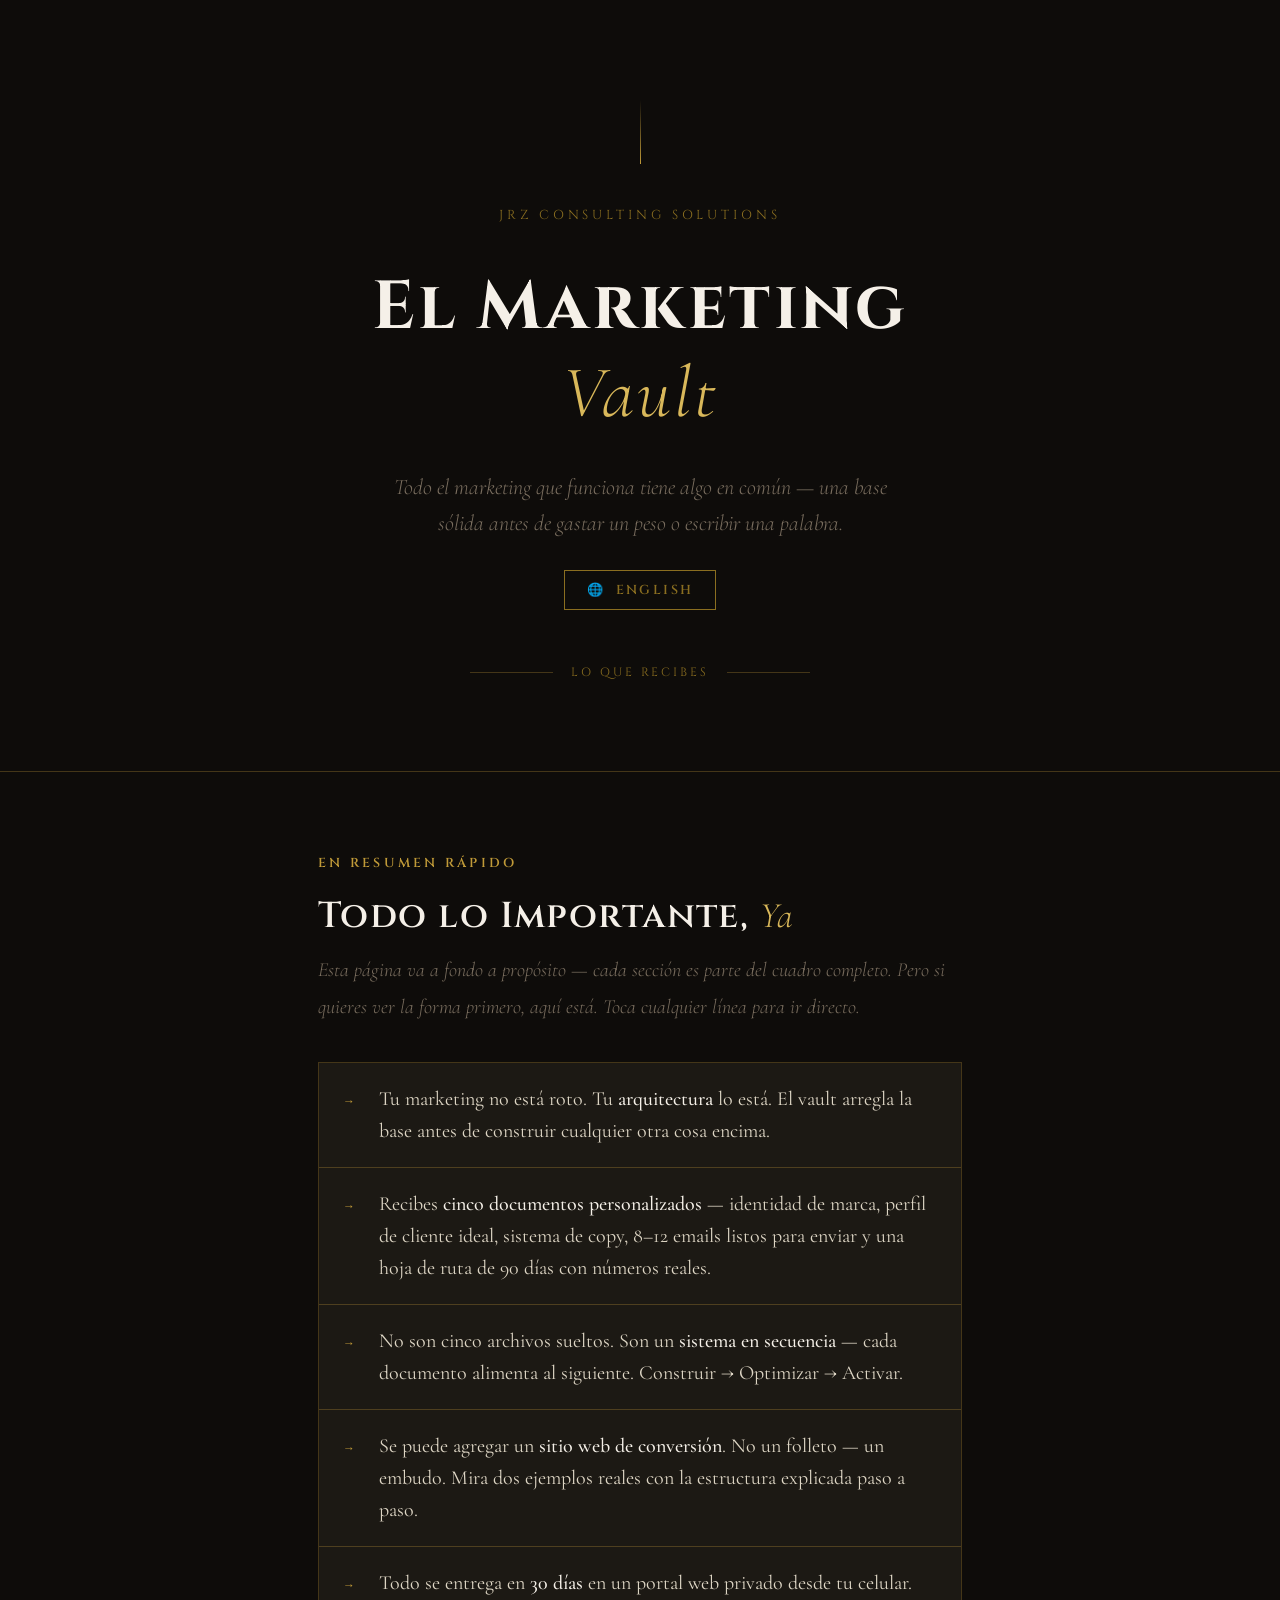
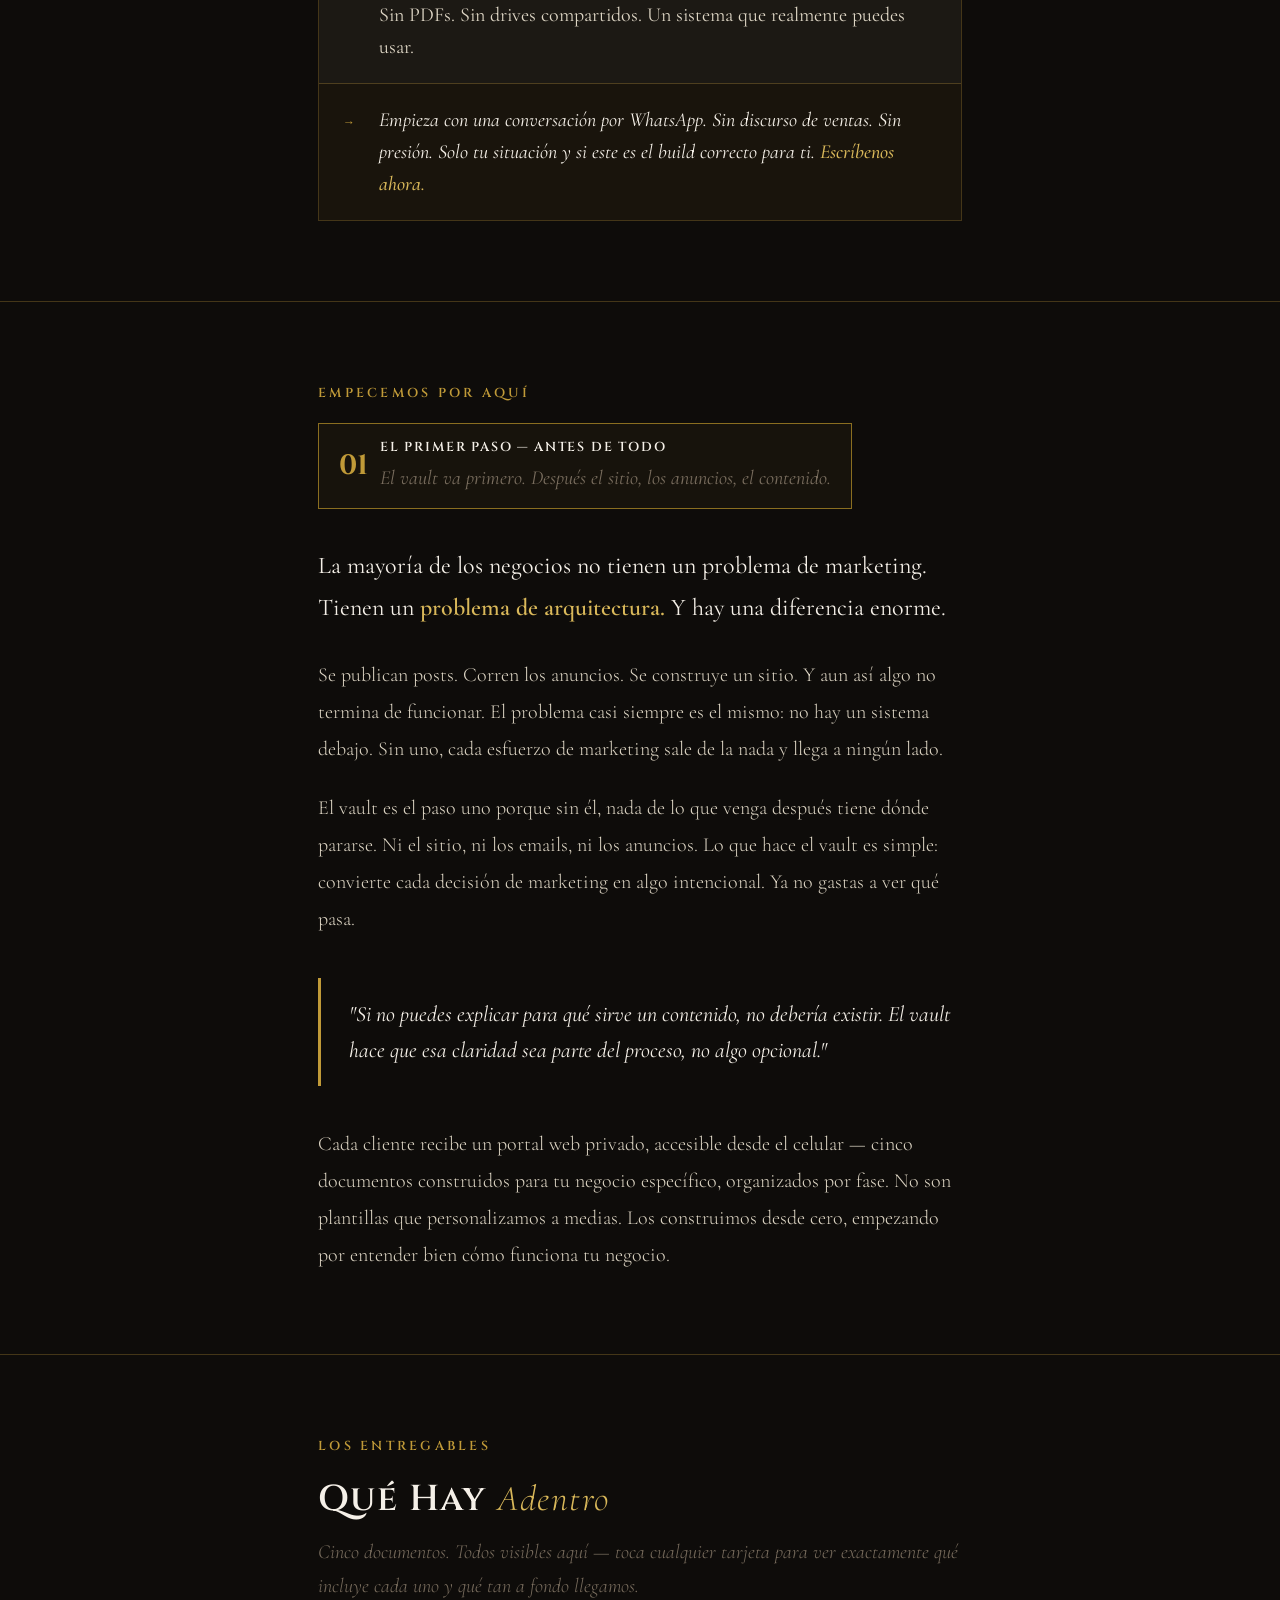
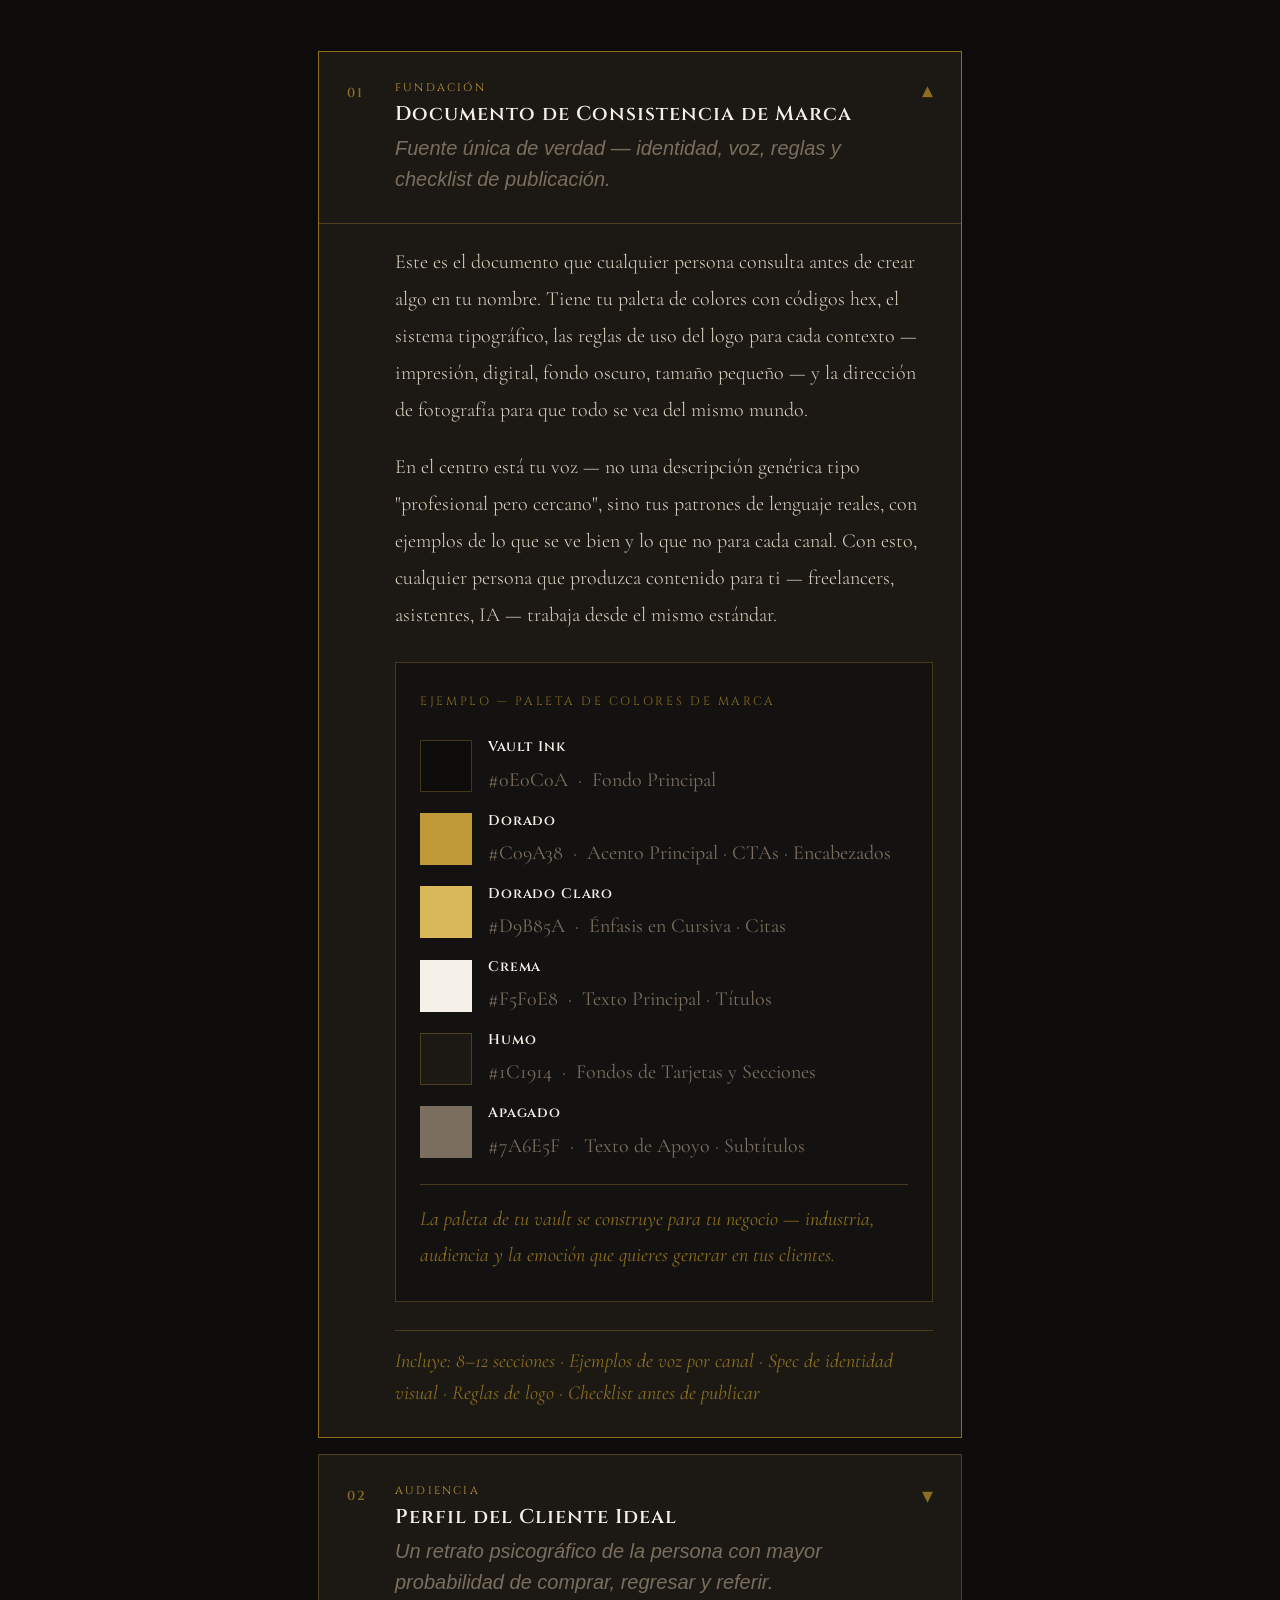
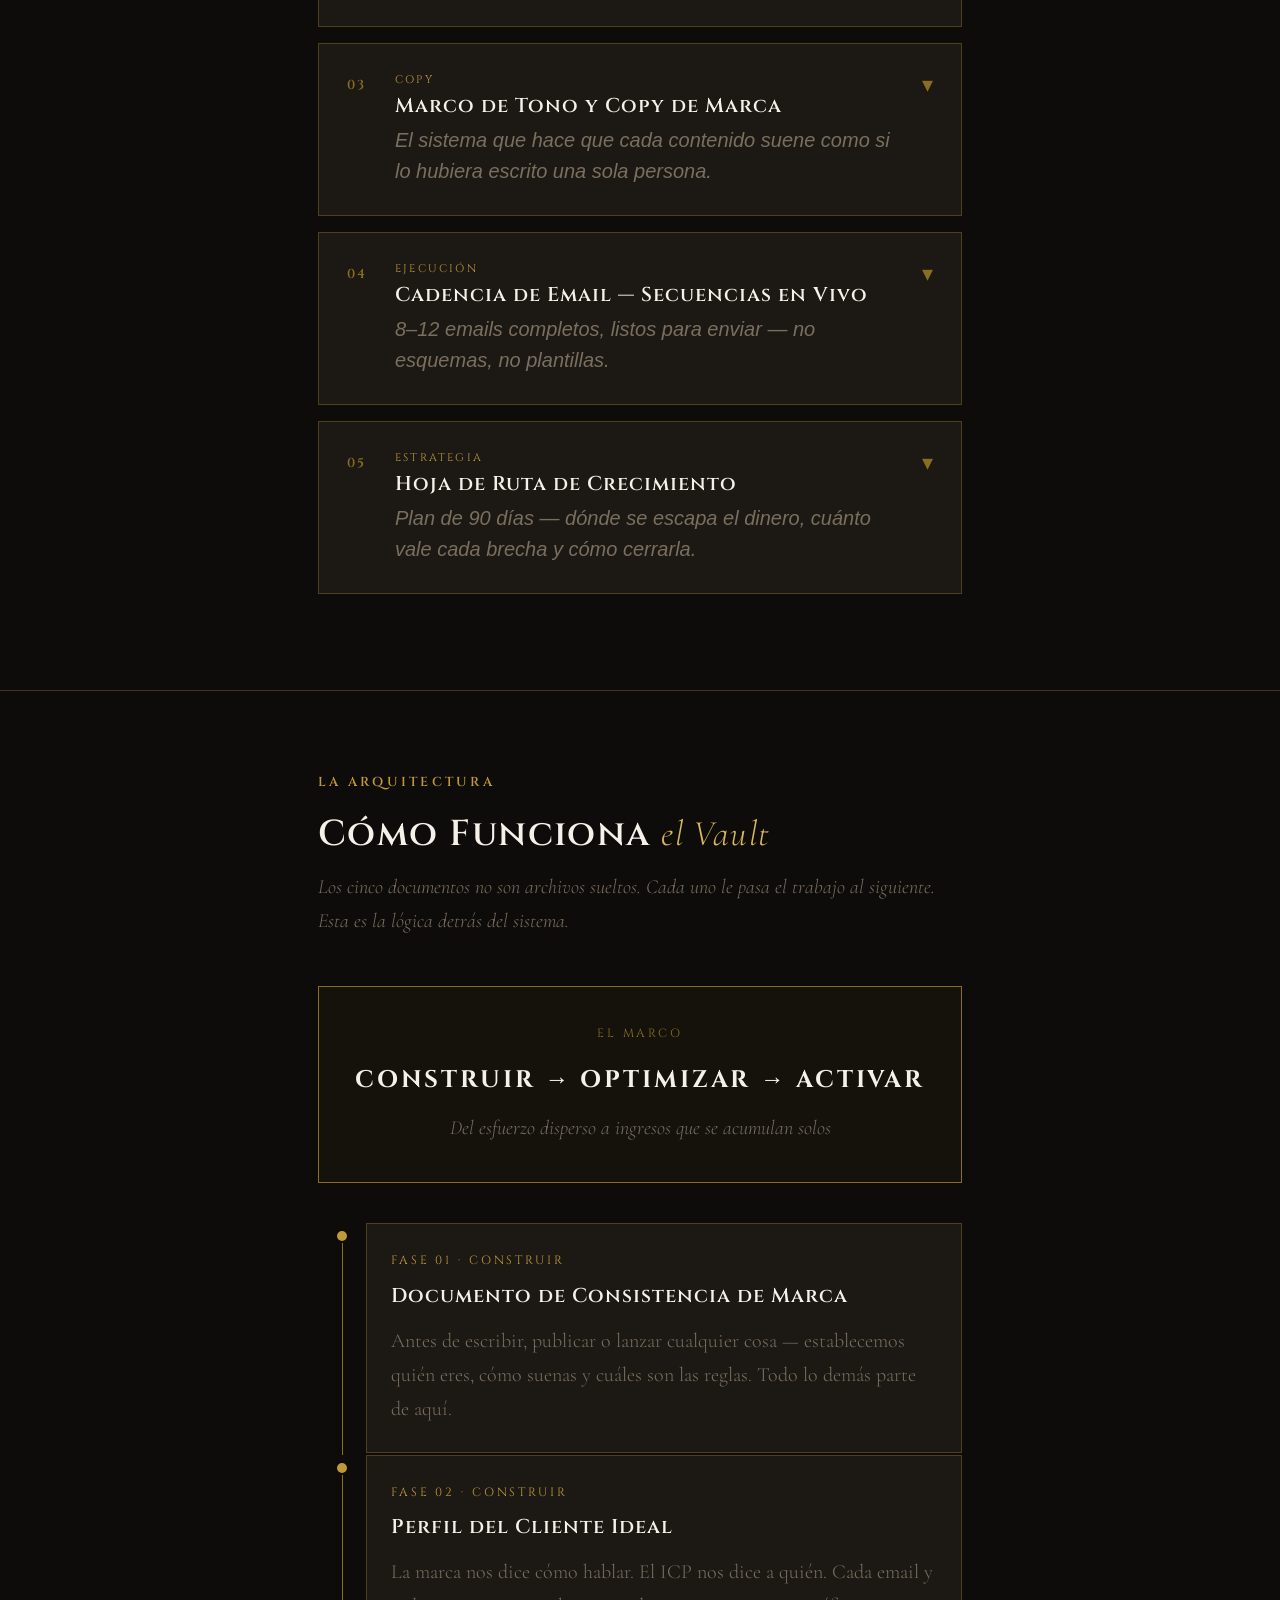
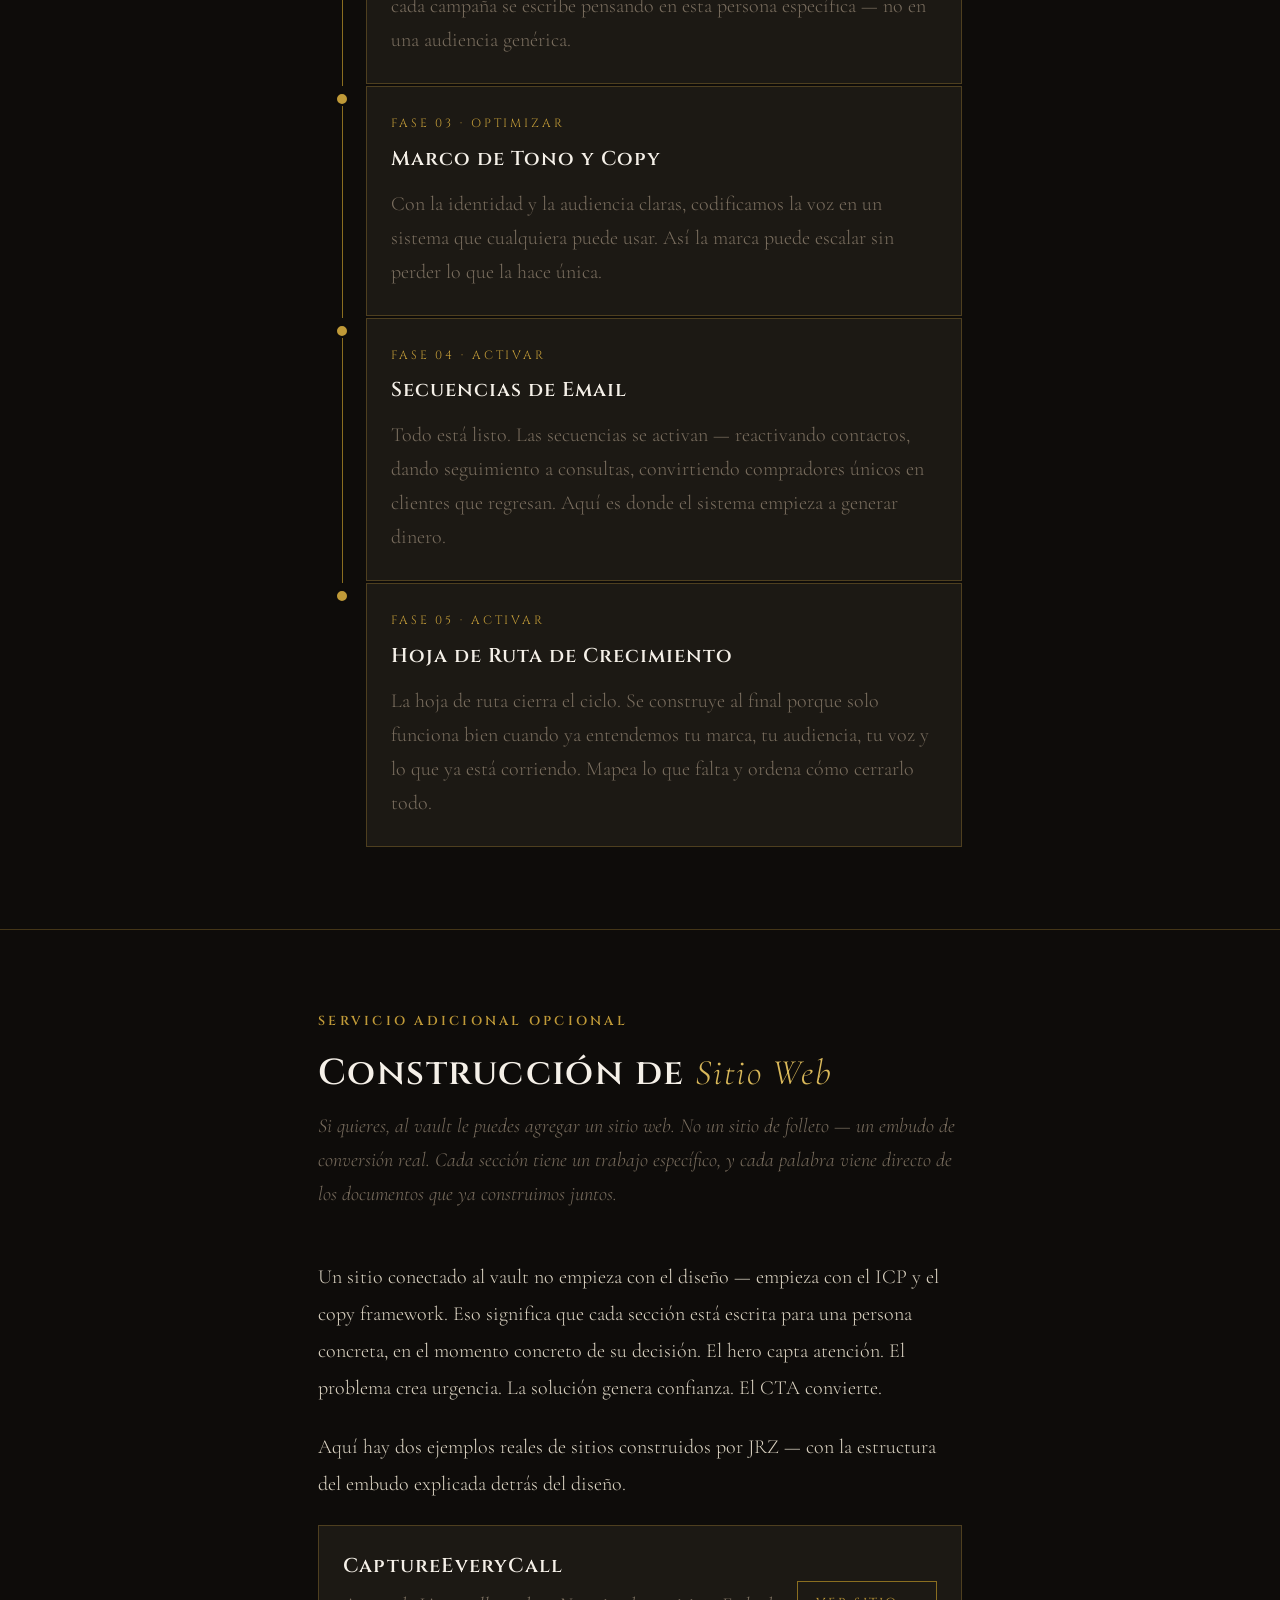
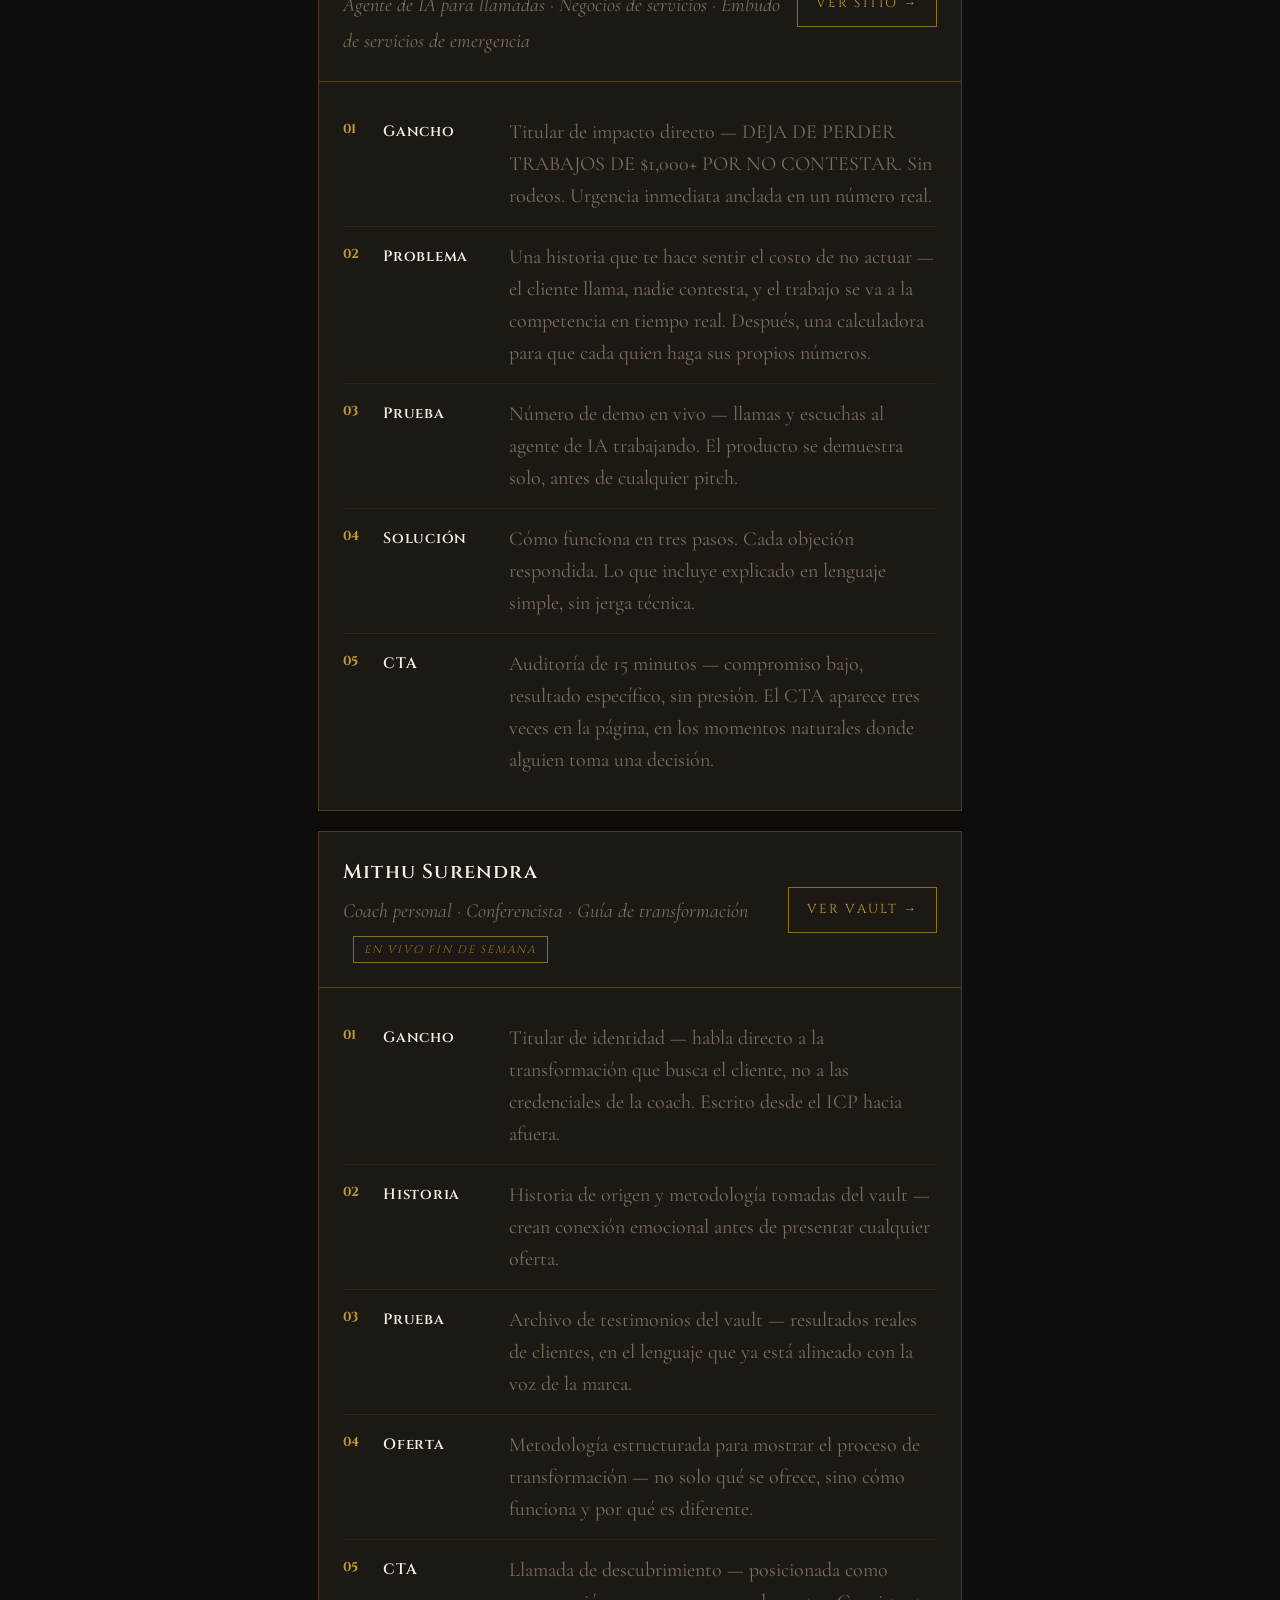
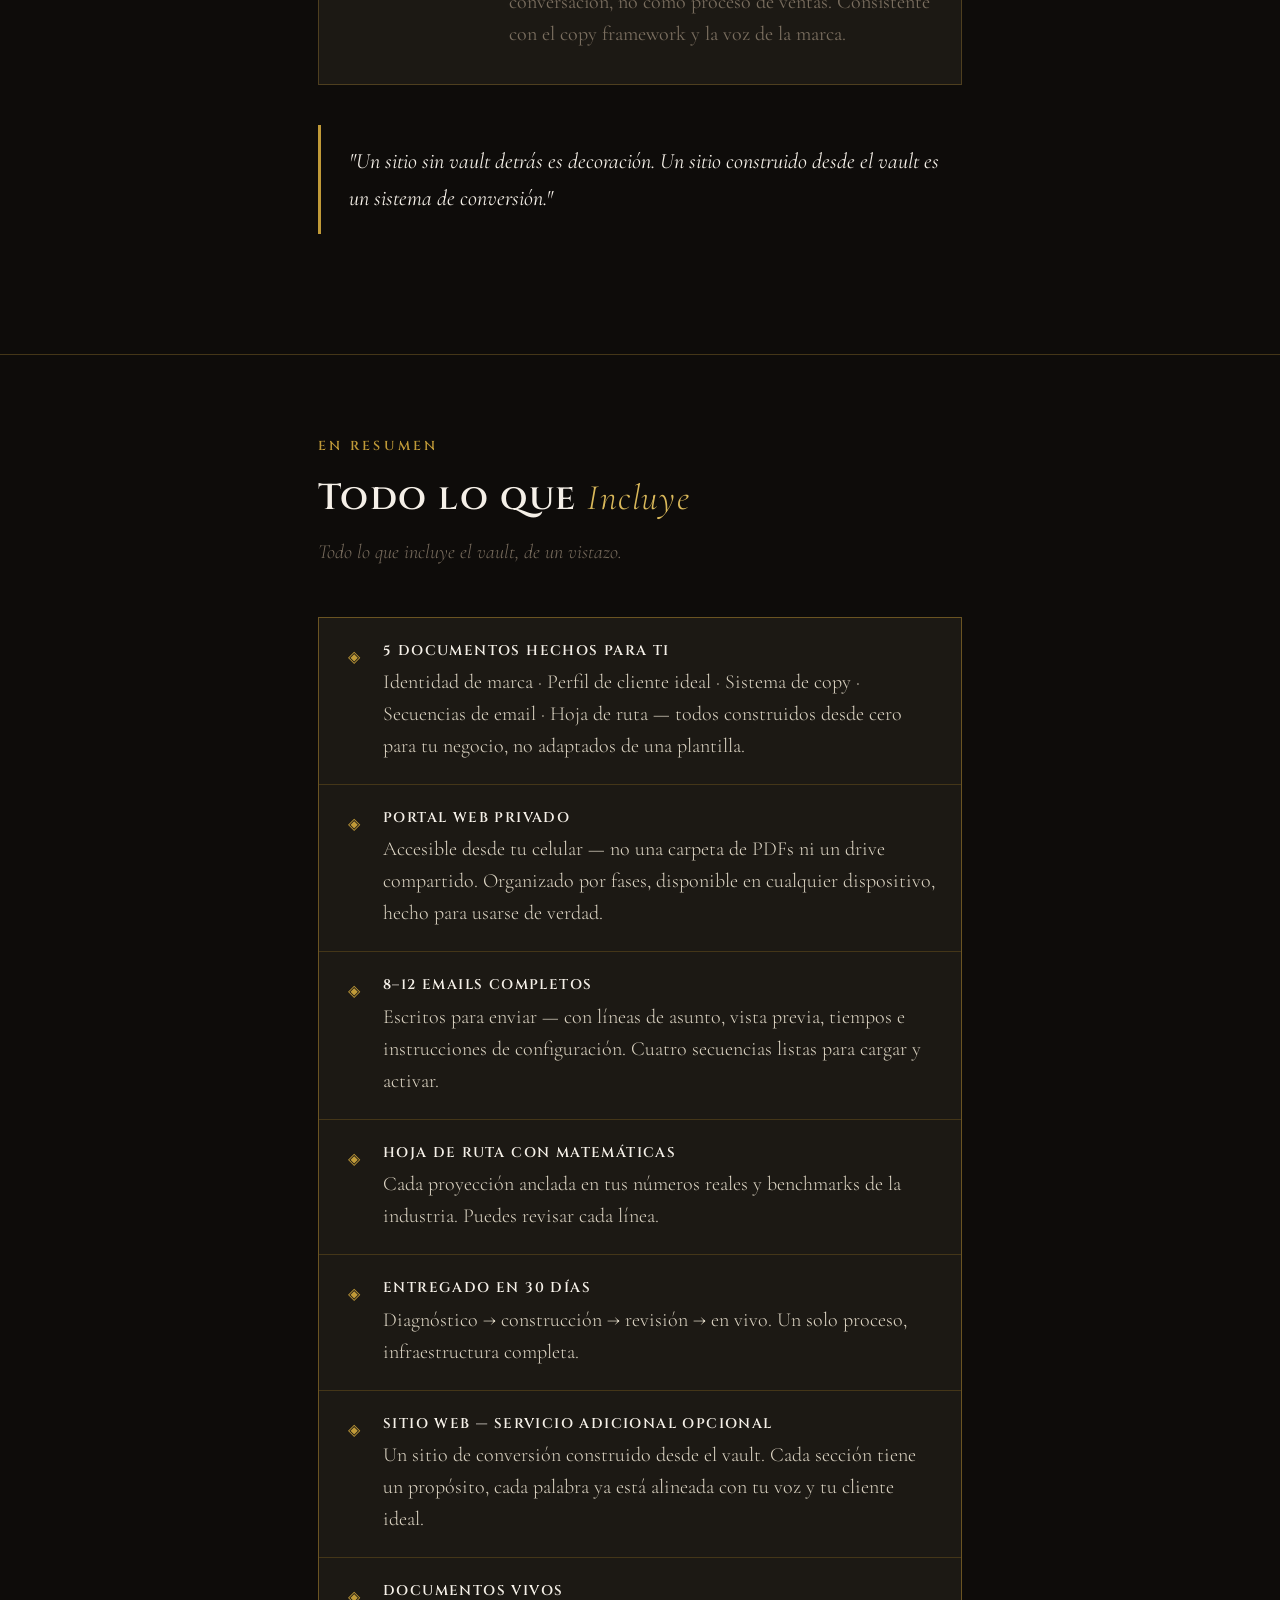
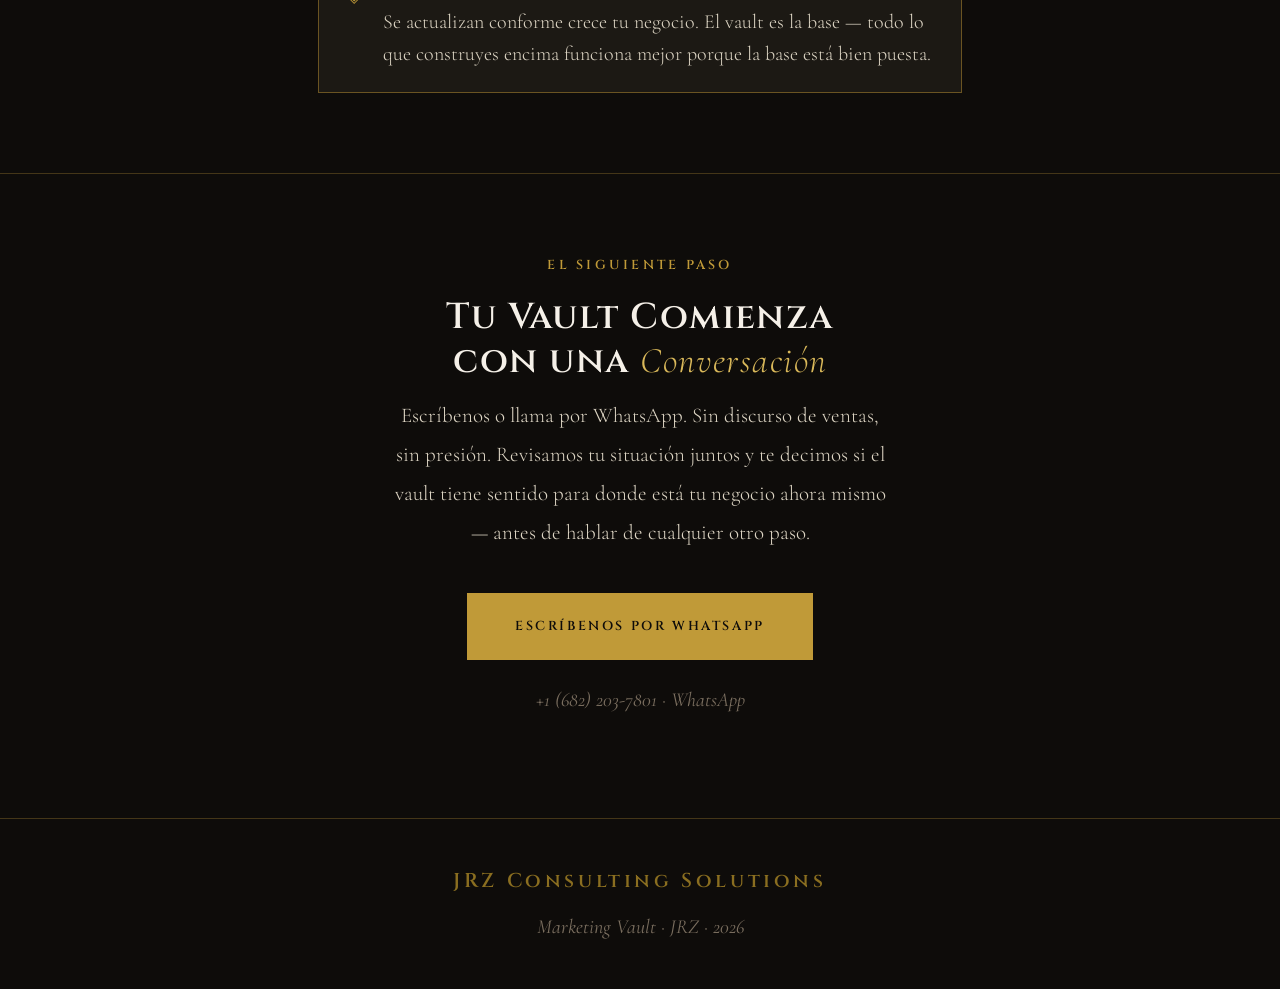
==== commit 468ecfb9: "Change greeting from 'Hello World' to 'Goodbye World'" ====
--- a/espanol/index.html
+++ b/espanol/index.html
@@ -328,6 +328,95 @@
     margin-bottom: 16px;
   }
 
+  /* ── MOBILE ACCORDION OVERRIDES ── */
+  @media (max-width: 600px) {
+    .accordion-header {
+      padding: 28px 20px 24px 20px;
+      flex-wrap: wrap;
+      gap: 0;
+    }
+
+    .accordion-num {
+      font-size: 11px;
+      letter-spacing: 0.22em;
+      color: var(--gold);
+      width: 100%;
+      margin-bottom: 6px;
+      margin-top: 0;
+    }
+
+    .accordion-title-block {
+      width: 100%;
+      flex: none;
+      padding-right: 0;
+    }
+
+    .accordion-tag {
+      font-size: 11px;
+      margin-bottom: 8px;
+    }
+
+    .accordion-title {
+      font-size: 22px;
+      line-height: 1.35;
+    }
+
+    .accordion-summary {
+      display: none;
+    }
+
+    .accordion-arrow {
+      width: 100%;
+      text-align: right;
+      font-size: 24px;
+      margin-top: 16px;
+      display: block;
+    }
+
+    .accordion-body {
+      padding: 0 20px 28px 20px;
+    }
+
+    .accordion-body p {
+      font-size: 20px;
+    }
+
+    /* Bar chart mobile fix */
+    .bar-chart {
+      gap: 4px;
+      height: 100px;
+    }
+
+    .bar-val {
+      font-size: 10px;
+      letter-spacing: 0;
+    }
+
+    .bar-name {
+      font-size: 10px;
+      line-height: 1.2;
+    }
+
+    .graph-preview {
+      padding: 20px 14px;
+      overflow-x: hidden;
+    }
+
+    /* Site example header mobile fix */
+    .site-example-header {
+      flex-direction: column;
+      align-items: flex-start;
+      gap: 14px;
+      padding: 20px 20px;
+    }
+
+    .site-link-btn {
+      width: 100%;
+      text-align: center;
+      padding: 14px 18px;
+    }
+  }
+
   .depth-note {
     font-size: 20px;
     font-style: italic;
@@ -761,7 +850,7 @@
     <div class="hero-rule"></div>
     <div class="brand-mark">JRZ Consulting Solutions</div>
     <h1>El Marketing<br><em>Vault</em></h1>
-    <p class="hero-sub">La base sobre la que se construye cada decisión de marketing intencional — antes de gastar un peso, antes de escribir una palabra.</p>
+    <p class="hero-sub">Todo el marketing que funciona tiene algo en común — una base sólida antes de gastar un peso o escribir una palabra.</p>
     <div style="margin-top:28px;">
       <a href="../index.html" style="font-family:'Cinzel',serif; font-size:13px; font-weight:600; letter-spacing:0.18em; text-transform:uppercase; color:var(--gold-dim); border:1px solid var(--gold-dim); padding:10px 22px; text-decoration:none;">🌐 &nbsp;English</a>
     </div>
@@ -769,39 +858,82 @@
   </div>
 </section>
 
+<!-- ═══════════════════════════════════ TLDR -->
+<section class="section" id="tldr">
+  <div class="wrap">
+    <span class="eyebrow">En Resumen Rápido</span>
+    <h2>Todo lo Importante, <em>Ya</em></h2>
+    <p style="font-size:20px; color:var(--muted); font-style:italic; margin-bottom:36px;">Esta página va a fondo a propósito — cada sección es parte del cuadro completo. Pero si quieres ver la forma primero, aquí está. Toca cualquier línea para ir directo.</p>
+
+    <div style="display:flex; flex-direction:column; gap:0; border:1px solid var(--gold-rule);">
+
+      <a href="#why" style="display:flex; align-items:baseline; gap:16px; padding:20px 24px; background:var(--smoke); text-decoration:none; border-bottom:1px solid var(--gold-rule); transition:background 0.2s;">
+        <span style="font-family:'Cinzel',serif; font-size:12px; color:var(--gold); flex-shrink:0; width:20px;">→</span>
+        <span style="font-size:20px; color:var(--cream-dim); line-height:1.6;">Tu marketing no está roto. Tu <strong style="color:var(--cream); font-weight:500;">arquitectura</strong> lo está. El vault arregla la base antes de construir cualquier otra cosa encima.</span>
+      </a>
+
+      <a href="#deliverables" style="display:flex; align-items:baseline; gap:16px; padding:20px 24px; background:var(--smoke); text-decoration:none; border-bottom:1px solid var(--gold-rule); transition:background 0.2s;">
+        <span style="font-family:'Cinzel',serif; font-size:12px; color:var(--gold); flex-shrink:0; width:20px;">→</span>
+        <span style="font-size:20px; color:var(--cream-dim); line-height:1.6;">Recibes <strong style="color:var(--cream); font-weight:500;">cinco documentos personalizados</strong> — identidad de marca, perfil de cliente ideal, sistema de copy, 8–12 emails listos para enviar y una hoja de ruta de 90 días con números reales.</span>
+      </a>
+
+      <a href="#architecture" style="display:flex; align-items:baseline; gap:16px; padding:20px 24px; background:var(--smoke); text-decoration:none; border-bottom:1px solid var(--gold-rule); transition:background 0.2s;">
+        <span style="font-family:'Cinzel',serif; font-size:12px; color:var(--gold); flex-shrink:0; width:20px;">→</span>
+        <span style="font-size:20px; color:var(--cream-dim); line-height:1.6;">No son cinco archivos sueltos. Son un <strong style="color:var(--cream); font-weight:500;">sistema en secuencia</strong> — cada documento alimenta al siguiente. Construir → Optimizar → Activar.</span>
+      </a>
+
+      <a href="#website" style="display:flex; align-items:baseline; gap:16px; padding:20px 24px; background:var(--smoke); text-decoration:none; border-bottom:1px solid var(--gold-rule); transition:background 0.2s;">
+        <span style="font-family:'Cinzel',serif; font-size:12px; color:var(--gold); flex-shrink:0; width:20px;">→</span>
+        <span style="font-size:20px; color:var(--cream-dim); line-height:1.6;">Se puede agregar un <strong style="color:var(--cream); font-weight:500;">sitio web de conversión</strong>. No un folleto — un embudo. Mira dos ejemplos reales con la estructura explicada paso a paso.</span>
+      </a>
+
+      <a href="#summary" style="display:flex; align-items:baseline; gap:16px; padding:20px 24px; background:var(--smoke); text-decoration:none; border-bottom:1px solid var(--gold-rule); transition:background 0.2s;">
+        <span style="font-family:'Cinzel',serif; font-size:12px; color:var(--gold); flex-shrink:0; width:20px;">→</span>
+        <span style="font-size:20px; color:var(--cream-dim); line-height:1.6;">Todo se entrega en <strong style="color:var(--cream); font-weight:500;">30 días</strong> en un portal web privado desde tu celular. Sin PDFs. Sin drives compartidos. Un sistema que realmente puedes usar.</span>
+      </a>
+
+      <a href="#cta" style="display:flex; align-items:baseline; gap:16px; padding:20px 24px; background:rgba(192,154,56,0.06); text-decoration:none; transition:background 0.2s;">
+        <span style="font-family:'Cinzel',serif; font-size:12px; color:var(--gold); flex-shrink:0; width:20px;">→</span>
+        <span style="font-size:20px; color:var(--cream); line-height:1.6; font-style:italic;">Empieza con una conversación por WhatsApp. Sin discurso de ventas. Sin presión. Solo tu situación y si este es el build correcto para ti. <strong style="color:var(--gold-light); font-weight:500;">Escríbenos ahora.</strong></span>
+      </a>
+
+    </div>
+  </div>
+</section>
+
 <!-- ═══════════════════════════════════ PASO UNO -->
-<section class="section">
+<section class="section" id="why">
   <div class="wrap">
-    <span class="eyebrow">Antes de Todo lo Demás</span>
+    <span class="eyebrow">Empecemos por aquí</span>
 
     <div class="step-badge">
       <div class="step-badge-num">01</div>
       <div class="step-badge-text">
-        <strong>El Primer Paso del Embudo</strong>
-        <span>El vault va antes del sitio web, los anuncios y el contenido.</span>
-      </div>
-    </div>
-
-    <p class="lead">La mayoría de los negocios no tienen un problema de marketing. Tienen un <strong>problema de arquitectura.</strong></p>
-
-    <p>Se gasta energía. Se publican posts. Corren los anuncios. Se construye un sitio web. Pero sin una base — sin un sistema documentado que defina quién eres, a quién sirves y qué intenta lograr cada pieza de comunicación — nada de eso se acumula. Solo cuesta.</p>
-
-    <p>El Marketing Vault es el Paso Uno porque nada de lo que viene después funciona sin él. Ni el sitio web. Ni las secuencias de email. Ni la inversión en anuncios. El vault es lo que convierte cada decisión de marketing en algo intencional — y cada minuto invertido en marketing en algo que vale la pena.</p>
+        <strong>El primer paso — antes de todo</strong>
+        <span>El vault va primero. Después el sitio, los anuncios, el contenido.</span>
+      </div>
+    </div>
+
+    <p class="lead">La mayoría de los negocios no tienen un problema de marketing. Tienen un <strong>problema de arquitectura.</strong> Y hay una diferencia enorme.</p>
+
+    <p>Se publican posts. Corren los anuncios. Se construye un sitio. Y aun así algo no termina de funcionar. El problema casi siempre es el mismo: no hay un sistema debajo. Sin uno, cada esfuerzo de marketing sale de la nada y llega a ningún lado.</p>
+
+    <p>El vault es el paso uno porque sin él, nada de lo que venga después tiene dónde pararse. Ni el sitio, ni los emails, ni los anuncios. Lo que hace el vault es simple: convierte cada decisión de marketing en algo intencional. Ya no gastas a ver qué pasa.</p>
 
     <div class="pull-quote">
-      <p>"Si no puedes explicar por qué existe un contenido, no debería existir. El vault hace que esa claridad sea innegociable."</p>
-    </div>
-
-    <p>Cada cliente que recibe un vault obtiene un portal web privado y accesible desde el celular — cinco documentos, completamente personalizados, organizados por fase. No son plantillas. No son esquemas. Están construidos para tu negocio a partir de una sesión de diagnóstico profundo.</p>
+      <p>"Si no puedes explicar para qué sirve un contenido, no debería existir. El vault hace que esa claridad sea parte del proceso, no algo opcional."</p>
+    </div>
+
+    <p>Cada cliente recibe un portal web privado, accesible desde el celular — cinco documentos construidos para tu negocio específico, organizados por fase. No son plantillas que personalizamos a medias. Los construimos desde cero, empezando por entender bien cómo funciona tu negocio.</p>
   </div>
 </section>
 
 <!-- ═══════════════════════════════════ ENTREGABLES -->
-<section class="section">
+<section class="section" id="deliverables">
   <div class="wrap">
     <span class="eyebrow">Los Entregables</span>
     <h2>Qué Hay <em>Adentro</em></h2>
-    <p class="section-intro">Cinco documentos. Cada uno visible aquí — toca cualquier tarjeta para leer el desglose completo de lo que contiene y qué tan profundo va.</p>
+    <p class="section-intro">Cinco documentos. Todos visibles aquí — toca cualquier tarjeta para ver exactamente qué incluye cada uno y qué tan a fondo llegamos.</p>
 
     <!-- 01 -->
     <div class="accordion open" id="acc1">
@@ -815,8 +947,8 @@
         <span class="accordion-arrow">▾</span>
       </button>
       <div class="accordion-body">
-        <p>El primer documento que alguien consulta antes de producir cualquier cosa en tu nombre. Paleta de colores completa con códigos hex. Sistema tipográfico con reglas de uso para cada tamaño y peso. Lineamientos de uso del logo para cada contexto — impresión, digital, fondos oscuros, formatos pequeños. Dirección fotográfica para que cada imagen se sienta del mismo mundo.</p>
-        <p>En el centro está tu perfil de voz — destilado de cómo hablas tú realmente. No una descripción genérica de "profesional pero accesible". Tus patrones de lenguaje específicos, escritos con ejemplos correctos e incorrectos uno al lado del otro para cada canal. Cualquier persona que produzca contenido en tu nombre — contratistas, asistentes, herramientas de IA — opera desde este estándar.</p>
+        <p>Este es el documento que cualquier persona consulta antes de crear algo en tu nombre. Tiene tu paleta de colores con códigos hex, el sistema tipográfico, las reglas de uso del logo para cada contexto — impresión, digital, fondo oscuro, tamaño pequeño — y la dirección de fotografía para que todo se vea del mismo mundo.</p>
+        <p>En el centro está tu voz — no una descripción genérica tipo "profesional pero cercano", sino tus patrones de lenguaje reales, con ejemplos de lo que se ve bien y lo que no para cada canal. Con esto, cualquier persona que produzca contenido para ti — freelancers, asistentes, IA — trabaja desde el mismo estándar.</p>
 
         <!-- PALETA DE COLORES -->
         <div style="margin: 28px 0; border: 1px solid var(--gold-rule); background: #141210; padding: 28px 24px;">
@@ -868,7 +1000,7 @@
           <div style="font-size:20px; font-style:italic; color:var(--gold-dim); margin-top:20px; padding-top:16px; border-top:1px solid var(--gold-rule);">La paleta de tu vault se construye para tu negocio — industria, audiencia y la emoción que quieres generar en tus clientes.</div>
         </div>
 
-        <div class="depth-note">Profundidad: 8–12 secciones · Ejemplos de voz por canal · Especificación de identidad visual · Reglas de uso del logo · Checklist de publicación</div>
+        <div class="depth-note">Incluye: 8–12 secciones · Ejemplos de voz por canal · Spec de identidad visual · Reglas de logo · Checklist antes de publicar</div>
       </div>
     </div>
 
@@ -884,8 +1016,8 @@
         <span class="accordion-arrow">▾</span>
       </button>
       <div class="accordion-body">
-        <p>No es una descripción demográfica. Es un retrato profundo de la persona específica con mayor probabilidad de decir que sí, pagar a tiempo y enviarte tres clientes más. Este documento mapea el contexto emocional en el que se encuentra tu cliente ideal cuando comienza a buscar — qué le da miedo, qué ya ha intentado, qué secretamente quiere escuchar y qué finalmente lo hace tomar acción.</p>
-        <p>Cubre dos o tres segmentos distintos de clientes, cada uno con su propio arco emocional, detonadores de decisión y conjunto de objeciones. Escrito en el lenguaje que tu cliente ideal usa para describirse a sí mismo — porque ese es el lenguaje que convierte en el copy, en los anuncios y en cada conversación de ventas.</p>
+        <p>No es una lista de datos demográficos. Es un retrato real de la persona que más probabilidades tiene de decirte que sí, pagarte bien y mandarte referidos. Mapeamos el estado emocional en el que llega cuando empieza a buscar — qué le preocupa, qué ya intentó, qué quiere escuchar y qué finalmente lo hace tomar acción.</p>
+        <p>Cubre dos o tres tipos de clientes, cada uno con su arco emocional, sus razones para comprar y sus objeciones típicas. Escrito en el lenguaje que ellos mismos usan — porque eso es exactamente lo que convierte en el copy, en los anuncios y en cada conversación.</p>
 
         <!-- PERFIL ICP VISUAL -->
         <div style="margin:28px 0; background:#141210; border:1px solid var(--gold-rule); padding:28px 24px;">
@@ -940,10 +1072,10 @@
             </div>
 
           </div>
-          <div style="font-size:20px; font-style:italic; color:var(--gold-dim); margin-top:20px; padding-top:16px; border-top:1px solid var(--gold-rule);">Tu ICP se construye de la misma manera — desde el lenguaje real, los miedos reales y los detonadores reales — para tu comprador específico.</div>
-        </div>
-
-        <div class="depth-note">Profundidad: 2–3 segmentos · Mapeo de contexto emocional · Análisis de intención de búsqueda · Inventario de objeciones · Perfil de detonadores de decisión</div>
+          <div style="font-size:20px; font-style:italic; color:var(--gold-dim); margin-top:20px; padding-top:16px; border-top:1px solid var(--gold-rule);">Tu ICP lo construimos igual — con el lenguaje real de tus clientes, sus miedos reales y lo que realmente los hace comprar.</div>
+        </div>
+
+        <div class="depth-note">Incluye: 2–3 segmentos · Contexto emocional · Intención de búsqueda · Objeciones · Qué los hace decir sí</div>
       </div>
     </div>
 
@@ -959,8 +1091,8 @@
         <span class="accordion-arrow">▾</span>
       </button>
       <div class="accordion-body">
-        <p>El documento que elimina la sensación de que tus publicaciones en redes sociales, tus secuencias de email y la página de inicio de tu sitio web fueron escritas por tres personas distintas. Cuatro ejes de voz definen tu tono. Reglas de escritura para email, redes sociales y web. Ejemplos correctos e incorrectos uno al lado del otro para cada canal.</p>
-        <p>Una vez construido, cualquier persona que produzca contenido en tu nombre opera desde un estándar único. La voz es portable — se mueve entre herramientas de IA, freelancers y plataformas sin diluir lo que hace reconocible a tu marca.</p>
+        <p>Este documento termina con esa sensación de que tus posts, tus emails y tu sitio web los escribieron tres personas distintas. Cuatro ejes de voz definen tu tono. Reglas concretas para email, redes y web. Ejemplos de lo que funciona y lo que no, canal por canal.</p>
+        <p>Una vez que está listo, todos los que produzcan contenido para ti trabajan desde el mismo estándar. La voz viaja — funciona igual con IA, con freelancers y en cualquier plataforma, sin perder lo que hace que tu marca sea reconocible.</p>
 
         <!-- REDES SOCIALES LADO A LADO -->
         <div style="margin:28px 0; background:#141210; border:1px solid var(--gold-rule); padding:28px 24px;">
@@ -995,10 +1127,10 @@
               <span style="font-size:20px; color:var(--cream-dim); border:1px solid var(--gold-rule); padding:6px 14px;">SMS</span>
             </div>
           </div>
-          <div style="font-size:20px; font-style:italic; color:var(--gold-dim); margin-top:16px; padding-top:16px; border-top:1px solid var(--gold-rule);">Tu marco de copy está escrito para tu voz — no para un estándar genérico de marca.</div>
-        </div>
-
-        <div class="depth-note">Profundidad: Modelo de tono de cuatro ejes · Reglas por canal · Ejemplos correctos/incorrectos · Lineamientos de líneas de asunto · Banco de lenguaje para CTAs</div>
+          <div style="font-size:20px; font-style:italic; color:var(--gold-dim); margin-top:16px; padding-top:16px; border-top:1px solid var(--gold-rule);">Tu marco de copy está escrito para cómo hablas tú — no para un estándar genérico.</div>
+        </div>
+
+        <div class="depth-note">Incluye: Tono en cuatro ejes · Reglas por canal · Ejemplos correctos e incorrectos · Guía de líneas de asunto · Banco de CTAs</div>
       </div>
     </div>
 
@@ -1014,8 +1146,8 @@
         <span class="accordion-arrow">▾</span>
       </button>
       <div class="accordion-body">
-        <p>Aquí es donde la estrategia se convierte en dinero. Generalmente cuatro secuencias, de ocho a doce emails en total — escritos, ordenados y listos para cargar en tu plataforma de email. Líneas de asunto. Vista previa. Tiempos de envío. Instrucciones de configuración. Copy completo listo para el día uno.</p>
-        <p>Secuencias estándar: seguimiento a nuevas consultas, reactivación de leads dormidos, upsell post-servicio y prompt de cliente recurrente y referidos. Cada secuencia está construida alrededor del estado emocional real de tu cliente en ese momento del proceso — no lenguaje genérico de "solo quería dar seguimiento".</p>
+        <p>Aquí es donde todo se vuelve dinero concreto. Cuatro secuencias, entre ocho y doce emails — escritos, ordenados y listos para cargar en tu plataforma. Con líneas de asunto, vista previa, tiempos de envío e instrucciones de configuración. Listo para usar desde el día uno.</p>
+        <p>Las cuatro secuencias típicas: seguimiento a nuevas consultas, reactivación de leads que se enfriaron, upsell después del servicio, y reenganche de clientes recurrentes y referidos. Cada una está escrita pensando en cómo se siente tu cliente en ese momento específico — no el típico "solo quería dar seguimiento".</p>
 
         <!-- FLUJO LÓGICO DE EMAIL -->
         <div style="margin:28px 0; background:#141210; border:1px solid var(--gold-rule); padding:28px 24px;">
@@ -1108,10 +1240,10 @@
               </div>
             </div>
           </div>
-          <div style="font-size:20px; font-style:italic; color:var(--gold-dim); margin-top:20px; padding-top:16px; border-top:1px solid var(--gold-rule);">Cada email en tu vault está escrito para enviar — línea de asunto, vista previa, copy y tiempos incluidos.</div>
-        </div>
-
-        <div class="depth-note">Profundidad: 4 secuencias · 8–12 emails completos · Líneas de asunto + vista previa + tiempos · Instrucciones de configuración · Guía de segmentación de lista</div>
+          <div style="font-size:20px; font-style:italic; color:var(--gold-dim); margin-top:20px; padding-top:16px; border-top:1px solid var(--gold-rule);">Cada email está escrito para enviar — no para editar después. Línea de asunto, vista previa, copy y tiempos incluidos.</div>
+        </div>
+
+        <div class="depth-note">Incluye: 4 secuencias · 8–12 emails completos · Líneas de asunto + vista previa + tiempos · Setup de plataforma · Segmentación de lista</div>
       </div>
     </div>
 
@@ -1127,8 +1259,8 @@
         <span class="accordion-arrow">▾</span>
       </button>
       <div class="accordion-body">
-        <p>El diagnóstico y la prescripción en un solo documento. Dónde está escapando tu dinero actualmente, cuánto vale matemáticamente cada brecha y el plan secuenciado de 90 días para cerrarlas — construido alrededor de tu modelo de negocio específico, no de un marco genérico.</p>
-        <p>Cada proyección está anclada en puntos de referencia de la industria y tus propios números. La hoja de ruta muestra qué hacer, por qué, en qué orden y cómo se ve la matemática en cada fase — estructurada alrededor de Construir → Optimizar → Activar: 30 días de infraestructura, 30 de despliegue, 30 de capitalización.</p>
+        <p>Un solo documento que hace dos cosas: te dice dónde se está escapando el dinero ahora mismo, y te da el plan de 90 días para cerrarlo. Todo construido para tu negocio específico, no un framework genérico que sirve para cualquiera.</p>
+        <p>Cada número está anclado en benchmarks reales de tu industria y en tus propios datos. La hoja de ruta te dice qué hacer, en qué orden y cómo se ve la matemática en cada fase. Todo estructurado en Construir → Optimizar → Activar: 30 días de base, 30 de despliegue, 30 de crecimiento compuesto.</p>
 
         <div class="graph-preview">
           <span class="graph-label">Ejemplo — Análisis de Brechas de Ingresos</span>
@@ -1164,7 +1296,7 @@
               <span class="bar-name">Proyectado</span>
             </div>
           </div>
-          <p class="graph-note">Ejemplo ilustrativo — tu hoja de ruta se construye desde tus números reales.</p>
+          <p class="graph-note">Ejemplo ilustrativo — la tuya se construye con tus números reales.</p>
         </div>
 
         <div class="graph-preview" style="margin-top:0">
@@ -1183,10 +1315,10 @@
               <span class="phase-block-val">ACTIVAR</span>
             </div>
           </div>
-          <p class="graph-note">Primero la base. Luego las secuencias. Después las palancas de crecimiento.</p>
-        </div>
-
-        <div class="depth-note">Profundidad: Auditoría de brechas de ingresos · Proyecciones línea por línea · Línea de tiempo de 90 días · Stack de herramientas y presupuesto · Dashboard mensual de KPIs</div>
+          <p class="graph-note">Primero la base, luego las secuencias, luego el crecimiento.</p>
+        </div>
+
+        <div class="depth-note">Incluye: Auditoría de brechas · Proyecciones línea por línea · Plan de 90 días · Stack de herramientas y presupuesto · Dashboard de KPIs mensual</div>
       </div>
     </div>
 
@@ -1194,16 +1326,16 @@
 </section>
 
 <!-- ═══════════════════════════════════ ARQUITECTURA -->
-<section class="section">
+<section class="section" id="architecture">
   <div class="wrap">
     <span class="eyebrow">La Arquitectura</span>
     <h2>Cómo Funciona <em>el Vault</em></h2>
-    <p class="section-intro">Los cinco documentos no son independientes. Cada uno alimenta al siguiente. Esta es la lógica detrás del sistema completo.</p>
+    <p class="section-intro">Los cinco documentos no son archivos sueltos. Cada uno le pasa el trabajo al siguiente. Esta es la lógica detrás del sistema.</p>
 
     <div class="framework-box">
       <span class="framework-label">El Marco</span>
       <div class="framework-name">CONSTRUIR → OPTIMIZAR → ACTIVAR</div>
-      <div class="framework-sub">Del esfuerzo disperso a los ingresos que se acumulan</div>
+      <div class="framework-sub">Del esfuerzo disperso a ingresos que se acumulan solos</div>
     </div>
 
     <div class="funnel-item">
@@ -1211,7 +1343,7 @@
       <div class="funnel-content">
         <span class="funnel-phase-label">Fase 01 · Construir</span>
         <div class="funnel-phase-title">Documento de Consistencia de Marca</div>
-        <p>Antes de que se escriba algo, se publique algo o se lance algo — establecemos quién eres, cómo suenas y cuáles son las reglas. Este documento es la fuente de verdad de la que se alimenta cada otro sistema.</p>
+        <p>Antes de escribir, publicar o lanzar cualquier cosa — establecemos quién eres, cómo suenas y cuáles son las reglas. Todo lo demás parte de aquí.</p>
       </div>
     </div>
 
@@ -1220,7 +1352,7 @@
       <div class="funnel-content">
         <span class="funnel-phase-label">Fase 02 · Construir</span>
         <div class="funnel-phase-title">Perfil del Cliente Ideal</div>
-        <p>La base de marca nos dice cómo hablar. El ICP nos dice a quién le estamos hablando. Cada email, campaña y pieza de copy se escribe contra este perfil — no una audiencia general, sino la persona exacta con mayor probabilidad de comprar, regresar y referir.</p>
+        <p>La marca nos dice cómo hablar. El ICP nos dice a quién. Cada email y cada campaña se escribe pensando en esta persona específica — no en una audiencia genérica.</p>
       </div>
     </div>
 
@@ -1229,7 +1361,7 @@
       <div class="funnel-content">
         <span class="funnel-phase-label">Fase 03 · Optimizar</span>
         <div class="funnel-phase-title">Marco de Tono y Copy</div>
-        <p>Con la identidad y la audiencia establecidas, codificamos la voz — traduciéndolas en un sistema replicable que cualquiera puede usar. Esto es lo que hace que la marca sea escalable sin perder su esencia en el proceso.</p>
+        <p>Con la identidad y la audiencia claras, codificamos la voz en un sistema que cualquiera puede usar. Así la marca puede escalar sin perder lo que la hace única.</p>
       </div>
     </div>
 
@@ -1238,7 +1370,7 @@
       <div class="funnel-content">
         <span class="funnel-phase-label">Fase 04 · Activar</span>
         <div class="funnel-phase-title">Secuencias de Email</div>
-        <p>La infraestructura está lista. Las secuencias se despliegan — reactivando contactos dormidos, dando seguimiento a consultas abiertas, convirtiendo compradores únicos en clientes recurrentes. Aquí es donde la arquitectura produce sus primeros ingresos directos.</p>
+        <p>Todo está listo. Las secuencias se activan — reactivando contactos, dando seguimiento a consultas, convirtiendo compradores únicos en clientes que regresan. Aquí es donde el sistema empieza a generar dinero.</p>
       </div>
     </div>
 
@@ -1247,7 +1379,7 @@
       <div class="funnel-content">
         <span class="funnel-phase-label">Fase 05 · Activar</span>
         <div class="funnel-phase-title">Hoja de Ruta de Crecimiento</div>
-        <p>La hoja de ruta cierra el ciclo. Se construye al final porque solo puede ser precisa después de entender tu marca, tu audiencia, tu voz y lo que ya se ha desplegado — mapea cada brecha de ingresos restante y ordena el plan para cerrarlas todas.</p>
+        <p>La hoja de ruta cierra el ciclo. Se construye al final porque solo funciona bien cuando ya entendemos tu marca, tu audiencia, tu voz y lo que ya está corriendo. Mapea lo que falta y ordena cómo cerrarlo todo.</p>
       </div>
     </div>
 
@@ -1255,15 +1387,15 @@
 </section>
 
 <!-- ═══════════════════════════════════ SITIO WEB -->
-<section class="section">
+<section class="section" id="website">
   <div class="wrap">
     <span class="eyebrow">Servicio Adicional Opcional</span>
     <h2>Construcción de <em>Sitio Web</em></h2>
-    <p class="section-intro">Un sitio web puede agregarse a cualquier engagement de vault. No un sitio de folleto — un embudo de conversión. Cada sección tiene una función. Cada palabra viene de los documentos del vault construidos antes.</p>
-
-    <p>Un sitio web conectado al vault no empieza con el diseño — empieza con el ICP y el marco de copy. Eso significa que cada sección del sitio está escrita para una persona específica en un momento específico de su proceso de decisión. El gancho del héroe está escrito para captar atención. La sección de problema está escrita para generar urgencia. La solución está escrita para generar confianza. El CTA está escrito para convertir.</p>
-
-    <p>A continuación hay dos ejemplos de sitios construidos por JRZ — cada uno mostrando la estructura del embudo detrás del diseño.</p>
+    <p class="section-intro">Si quieres, al vault le puedes agregar un sitio web. No un sitio de folleto — un embudo de conversión real. Cada sección tiene un trabajo específico, y cada palabra viene directo de los documentos que ya construimos juntos.</p>
+
+    <p>Un sitio conectado al vault no empieza con el diseño — empieza con el ICP y el copy framework. Eso significa que cada sección está escrita para una persona concreta, en el momento concreto de su decisión. El hero capta atención. El problema crea urgencia. La solución genera confianza. El CTA convierte.</p>
+
+    <p>Aquí hay dos ejemplos reales de sitios construidos por JRZ — con la estructura del embudo explicada detrás del diseño.</p>
 
     <div class="site-example">
       <div class="site-example-header">
@@ -1277,27 +1409,27 @@
         <div class="funnel-step-row">
           <span class="funnel-step-num">01</span>
           <span class="funnel-step-name">Gancho</span>
-          <span class="funnel-step-desc">Titular de punto de dolor en mayúsculas — DEJA DE PERDER TRABAJOS DE $1,000+ POR NO CONTESTAR. Sin calentamiento. Urgencia inmediata anclada en una cifra real en dólares.</span>
+          <span class="funnel-step-desc">Titular de impacto directo — DEJA DE PERDER TRABAJOS DE $1,000+ POR NO CONTESTAR. Sin rodeos. Urgencia inmediata anclada en un número real.</span>
         </div>
         <div class="funnel-step-row">
           <span class="funnel-step-num">02</span>
           <span class="funnel-step-name">Problema</span>
-          <span class="funnel-step-desc">Narrativa que hace visceral el costo de la inacción — muestra el escenario exacto donde un trabajo se va con la competencia en tiempo real. Seguido de una calculadora en vivo para que el lector haga sus propios números.</span>
+          <span class="funnel-step-desc">Una historia que te hace sentir el costo de no actuar — el cliente llama, nadie contesta, y el trabajo se va a la competencia en tiempo real. Después, una calculadora para que cada quien haga sus propios números.</span>
         </div>
         <div class="funnel-step-row">
           <span class="funnel-step-num">03</span>
           <span class="funnel-step-name">Prueba</span>
-          <span class="funnel-step-desc">Número de teléfono de demostración en vivo — llama y escucha al agente de IA trabajando. El producto se demuestra solo antes de hacer el pitch.</span>
+          <span class="funnel-step-desc">Número de demo en vivo — llamas y escuchas al agente de IA trabajando. El producto se demuestra solo, antes de cualquier pitch.</span>
         </div>
         <div class="funnel-step-row">
           <span class="funnel-step-num">04</span>
           <span class="funnel-step-name">Solución</span>
-          <span class="funnel-step-desc">Desglose de cómo funciona en tres pasos. Cada objeción respondida. Lo que se incluye en lenguaje claro — sin jerga de lista de características.</span>
+          <span class="funnel-step-desc">Cómo funciona en tres pasos. Cada objeción respondida. Lo que incluye explicado en lenguaje simple, sin jerga técnica.</span>
         </div>
         <div class="funnel-step-row">
           <span class="funnel-step-num">05</span>
           <span class="funnel-step-name">CTA</span>
-          <span class="funnel-step-desc">Auditoría de llamadas de 15 minutos — bajo compromiso, resultado específico, lenguaje sin presión. CTA repetido tres veces a lo largo de la página en puntos naturales de decisión.</span>
+          <span class="funnel-step-desc">Auditoría de 15 minutos — compromiso bajo, resultado específico, sin presión. El CTA aparece tres veces en la página, en los momentos naturales donde alguien toma una decisión.</span>
         </div>
       </div>
     </div>
@@ -1314,93 +1446,93 @@
         <div class="funnel-step-row">
           <span class="funnel-step-num">01</span>
           <span class="funnel-step-name">Gancho</span>
-          <span class="funnel-step-desc">Titular basado en identidad — habla directamente a la transformación que busca el cliente ideal, no a las credenciales del coach. Escrito desde el documento ICP hacia afuera.</span>
+          <span class="funnel-step-desc">Titular de identidad — habla directo a la transformación que busca el cliente, no a las credenciales de la coach. Escrito desde el ICP hacia afuera.</span>
         </div>
         <div class="funnel-step-row">
           <span class="funnel-step-num">02</span>
           <span class="funnel-step-name">Historia</span>
-          <span class="funnel-step-desc">Historia de origen y metodología tomada directamente del Documento de Historia y Proceso del vault — creando resonancia emocional antes de presentar cualquier oferta.</span>
+          <span class="funnel-step-desc">Historia de origen y metodología tomadas del vault — crean conexión emocional antes de presentar cualquier oferta.</span>
         </div>
         <div class="funnel-step-row">
           <span class="funnel-step-num">03</span>
           <span class="funnel-step-name">Prueba</span>
-          <span class="funnel-step-desc">Archivo de testimonios construido en el vault — resultados de clientes y prueba social desplegados en el sitio en el lenguaje que coincide con el sistema de voz de la marca.</span>
+          <span class="funnel-step-desc">Archivo de testimonios del vault — resultados reales de clientes, en el lenguaje que ya está alineado con la voz de la marca.</span>
         </div>
         <div class="funnel-step-row">
           <span class="funnel-step-num">04</span>
           <span class="funnel-step-name">Oferta</span>
-          <span class="funnel-step-desc">Sección de metodología estructurada para mostrar el proceso de transformación — no solo lo que se ofrece, sino cómo funciona y por qué es diferente.</span>
+          <span class="funnel-step-desc">Metodología estructurada para mostrar el proceso de transformación — no solo qué se ofrece, sino cómo funciona y por qué es diferente.</span>
         </div>
         <div class="funnel-step-row">
           <span class="funnel-step-num">05</span>
           <span class="funnel-step-name">CTA</span>
-          <span class="funnel-step-desc">Encuadre de llamada de descubrimiento — posicionado como conversación, no como proceso de ventas. Consistente con el marco de copy del vault y la voz no prescriptiva de la marca.</span>
+          <span class="funnel-step-desc">Llamada de descubrimiento — posicionada como conversación, no como proceso de ventas. Consistente con el copy framework y la voz de la marca.</span>
         </div>
       </div>
     </div>
 
     <div class="pull-quote">
-      <p>"Un sitio web sin un vault detrás es decoración. Un sitio construido desde un vault es un sistema de conversión."</p>
+      <p>"Un sitio sin vault detrás es decoración. Un sitio construido desde el vault es un sistema de conversión."</p>
     </div>
 
   </div>
 </section>
 
 <!-- ═══════════════════════════════════ RESUMEN -->
-<section class="section">
+<section class="section" id="summary">
   <div class="wrap">
     <span class="eyebrow">En Resumen</span>
     <h2>Todo lo que <em>Incluye</em></h2>
-    <p class="section-intro">De un vistazo — todo lo que viene con el engagement del vault.</p>
+    <p class="section-intro">Todo lo que incluye el vault, de un vistazo.</p>
 
     <div class="summary-grid">
       <div class="summary-row">
         <span class="summary-icon">◈</span>
         <div class="summary-text">
-          <strong>5 Documentos Personalizados</strong>
-          Consistencia de Marca · Perfil del Cliente Ideal · Marco de Copy · Secuencias de Email · Hoja de Ruta — todos construidos desde cero para tu negocio.
+          <strong>5 Documentos Hechos Para Ti</strong>
+          Identidad de marca · Perfil de cliente ideal · Sistema de copy · Secuencias de email · Hoja de ruta — todos construidos desde cero para tu negocio, no adaptados de una plantilla.
         </div>
       </div>
       <div class="summary-row">
         <span class="summary-icon">◈</span>
         <div class="summary-text">
           <strong>Portal Web Privado</strong>
-          Alojado y optimizado para móvil — no una carpeta de PDFs, no un drive compartido. Organizado por fase, accesible desde cualquier dispositivo, diseñado para uso diario.
+          Accesible desde tu celular — no una carpeta de PDFs ni un drive compartido. Organizado por fases, disponible en cualquier dispositivo, hecho para usarse de verdad.
         </div>
       </div>
       <div class="summary-row">
         <span class="summary-icon">◈</span>
         <div class="summary-text">
           <strong>8–12 Emails Completos</strong>
-          Escritos para enviar — líneas de asunto, vista previa, tiempos e instrucciones de configuración incluidos. Cuatro secuencias listas para cargar y desplegar.
+          Escritos para enviar — con líneas de asunto, vista previa, tiempos e instrucciones de configuración. Cuatro secuencias listas para cargar y activar.
         </div>
       </div>
       <div class="summary-row">
         <span class="summary-icon">◈</span>
         <div class="summary-text">
           <strong>Hoja de Ruta con Matemáticas</strong>
-          Cada proyección anclada en tus números reales y puntos de referencia publicados de la industria. Auditable línea por línea.
+          Cada proyección anclada en tus números reales y benchmarks de la industria. Puedes revisar cada línea.
         </div>
       </div>
       <div class="summary-row">
         <span class="summary-icon">◈</span>
         <div class="summary-text">
           <strong>Entregado en 30 Días</strong>
-          Sesión de diagnóstico → construcción completa → tu revisión → en vivo. Un engagement, infraestructura completa.
+          Diagnóstico → construcción → revisión → en vivo. Un solo proceso, infraestructura completa.
         </div>
       </div>
       <div class="summary-row">
         <span class="summary-icon">◈</span>
         <div class="summary-text">
           <strong>Sitio Web — Servicio Adicional Opcional</strong>
-          Un sitio enfocado en conversión construido desde los documentos del vault. Cada sección intencional, cada palabra ya alineada con tu voz de marca y tu ICP.
+          Un sitio de conversión construido desde el vault. Cada sección tiene un propósito, cada palabra ya está alineada con tu voz y tu cliente ideal.
         </div>
       </div>
       <div class="summary-row">
         <span class="summary-icon">◈</span>
         <div class="summary-text">
           <strong>Documentos Vivos</strong>
-          Construidos para crecer. Actualizados conforme evoluciona el negocio. El vault es la infraestructura — todo lo que construyes encima funciona mejor gracias a él.
+          Se actualizan conforme crece tu negocio. El vault es la base — todo lo que construyes encima funciona mejor porque la base está bien puesta.
         </div>
       </div>
     </div>
@@ -1408,13 +1540,13 @@
 </section>
 
 <!-- ═══════════════════════════════════ CTA -->
-<section class="cta-section">
+<section class="cta-section" id="cta">
   <div class="wrap">
     <span class="eyebrow">El Siguiente Paso</span>
     <h2>Tu Vault Comienza<br>con una <em>Conversación</em></h2>
-    <p>Escribe o llama directamente por WhatsApp. Sin discurso de ventas. Sin presión. Revisaremos tu situación y te diremos si este es el sistema correcto para tu negocio — antes de hablar de cualquier paso siguiente.</p>
-    <a href="https://wa.me/16822037801" target="_blank" class="cta-btn">Escribe o Llama por WhatsApp</a>
-    <span class="cta-note">+1 (682) 203-7801 · Disponible por WhatsApp</span>
+    <p>Escríbenos o llama por WhatsApp. Sin discurso de ventas, sin presión. Revisamos tu situación juntos y te decimos si el vault tiene sentido para donde está tu negocio ahora mismo — antes de hablar de cualquier otro paso.</p>
+    <a href="https://wa.me/16822037801" target="_blank" class="cta-btn">Escríbenos por WhatsApp</a>
+    <span class="cta-note">+1 (682) 203-7801 · WhatsApp</span>
   </div>
 </section>
 
@@ -1422,7 +1554,7 @@
 <footer class="footer">
   <div class="wrap">
     <div class="footer-brand">JRZ Consulting Solutions</div>
-    <div class="footer-note">El Marketing Vault · Material de Ventas · 2026</div>
+    <div class="footer-note">Marketing Vault · JRZ · 2026</div>
   </div>
 </footer>
 
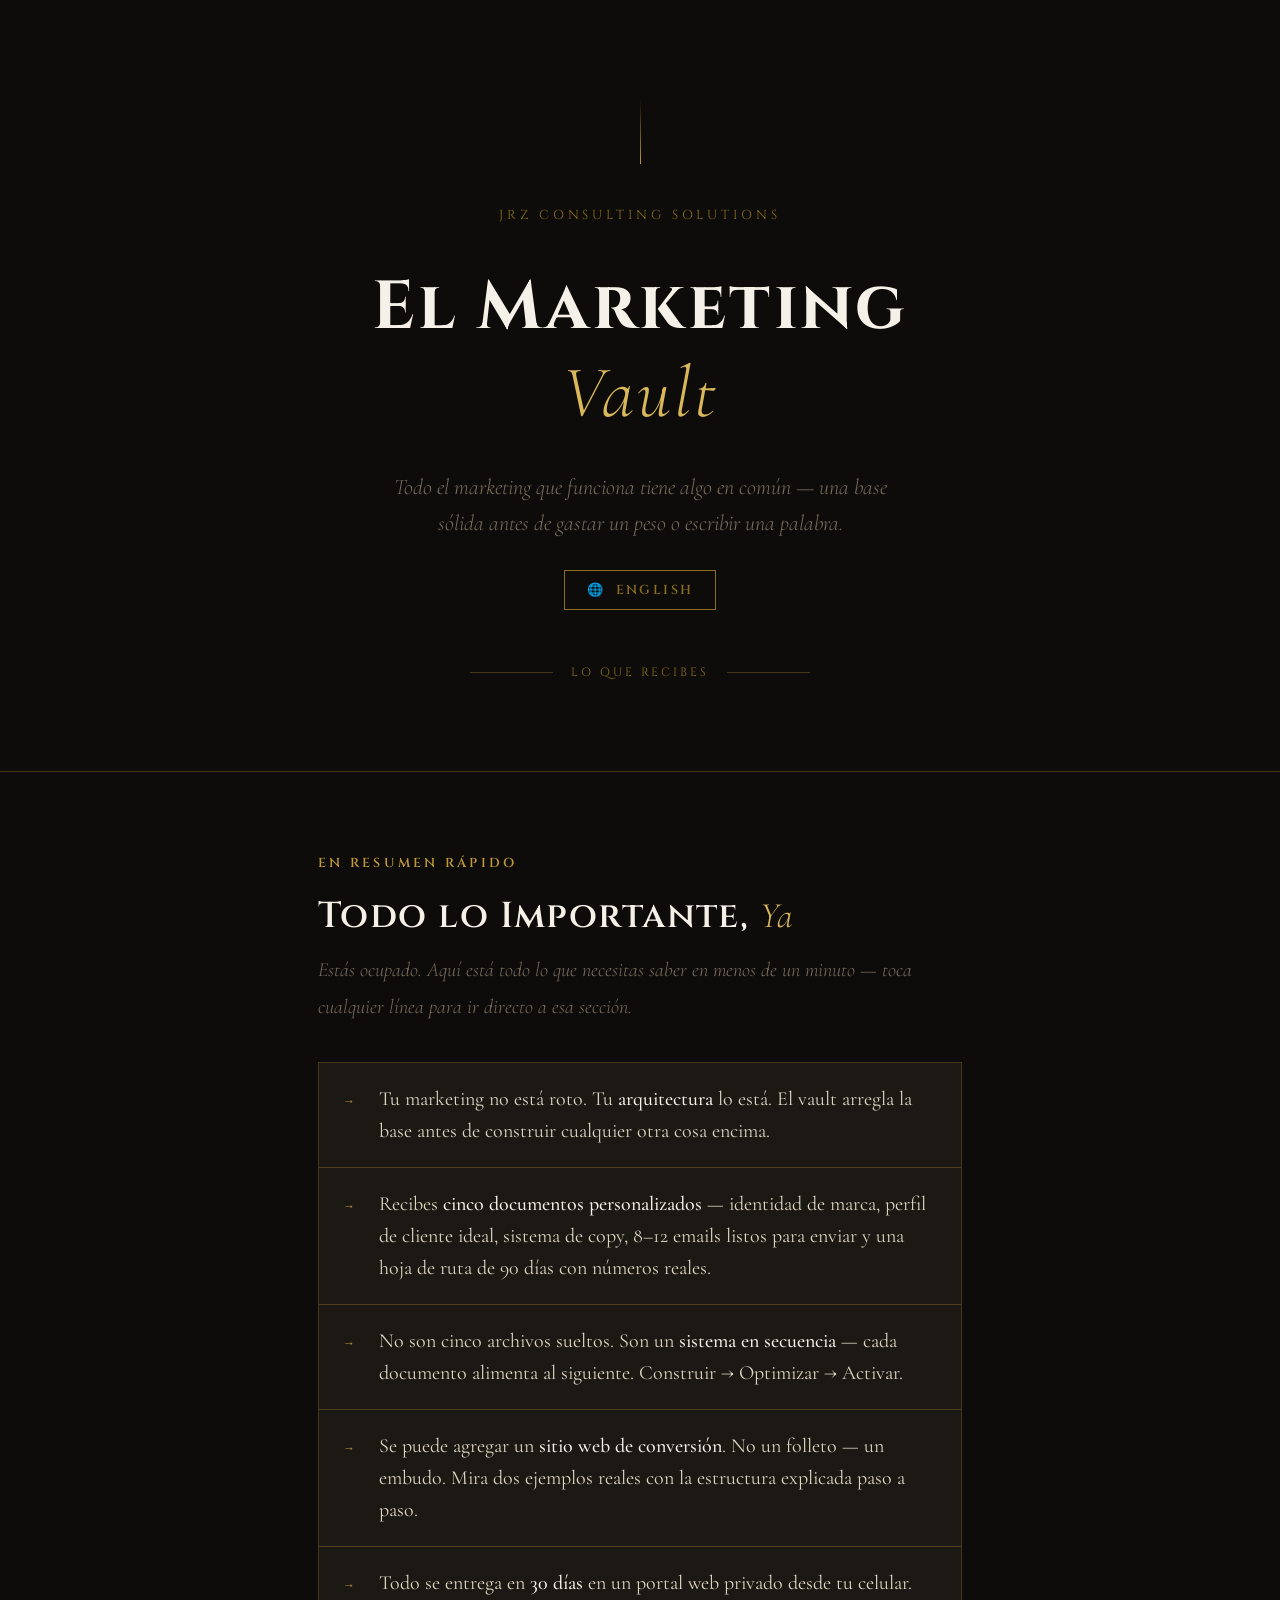
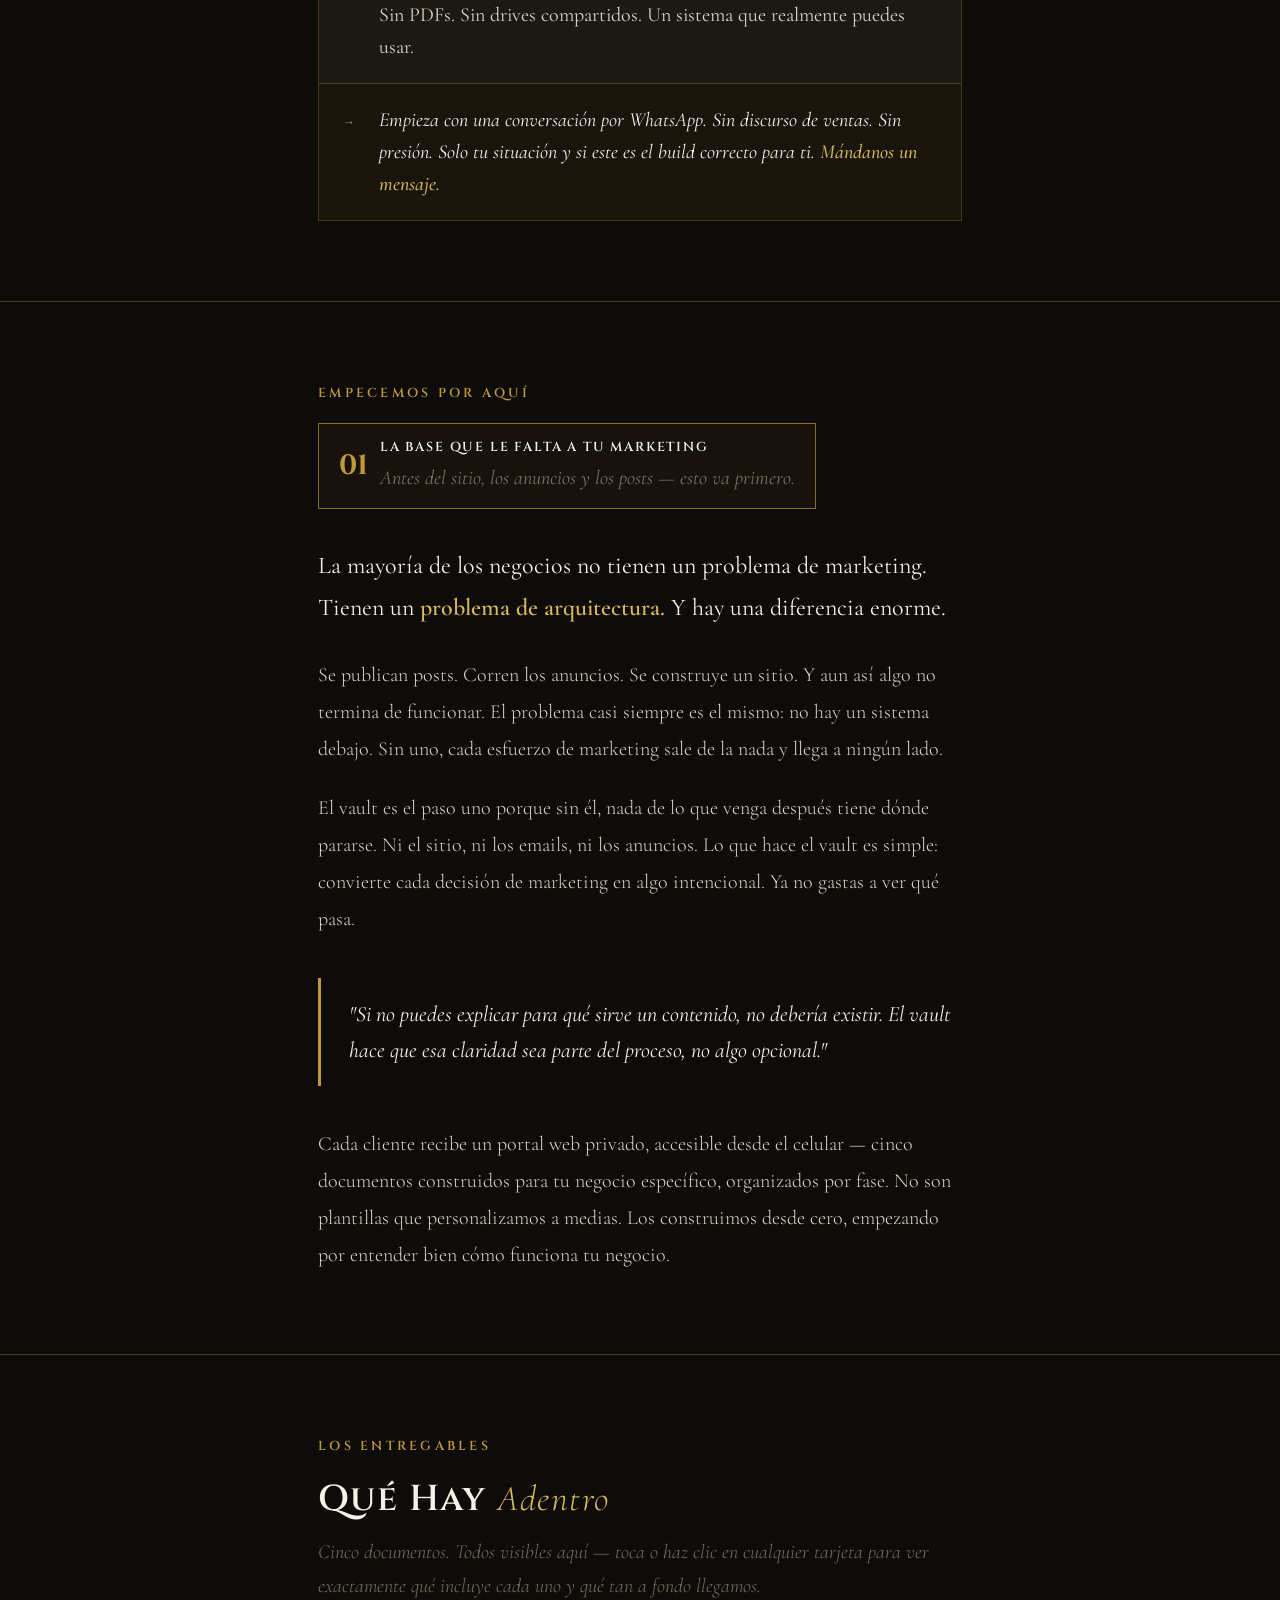
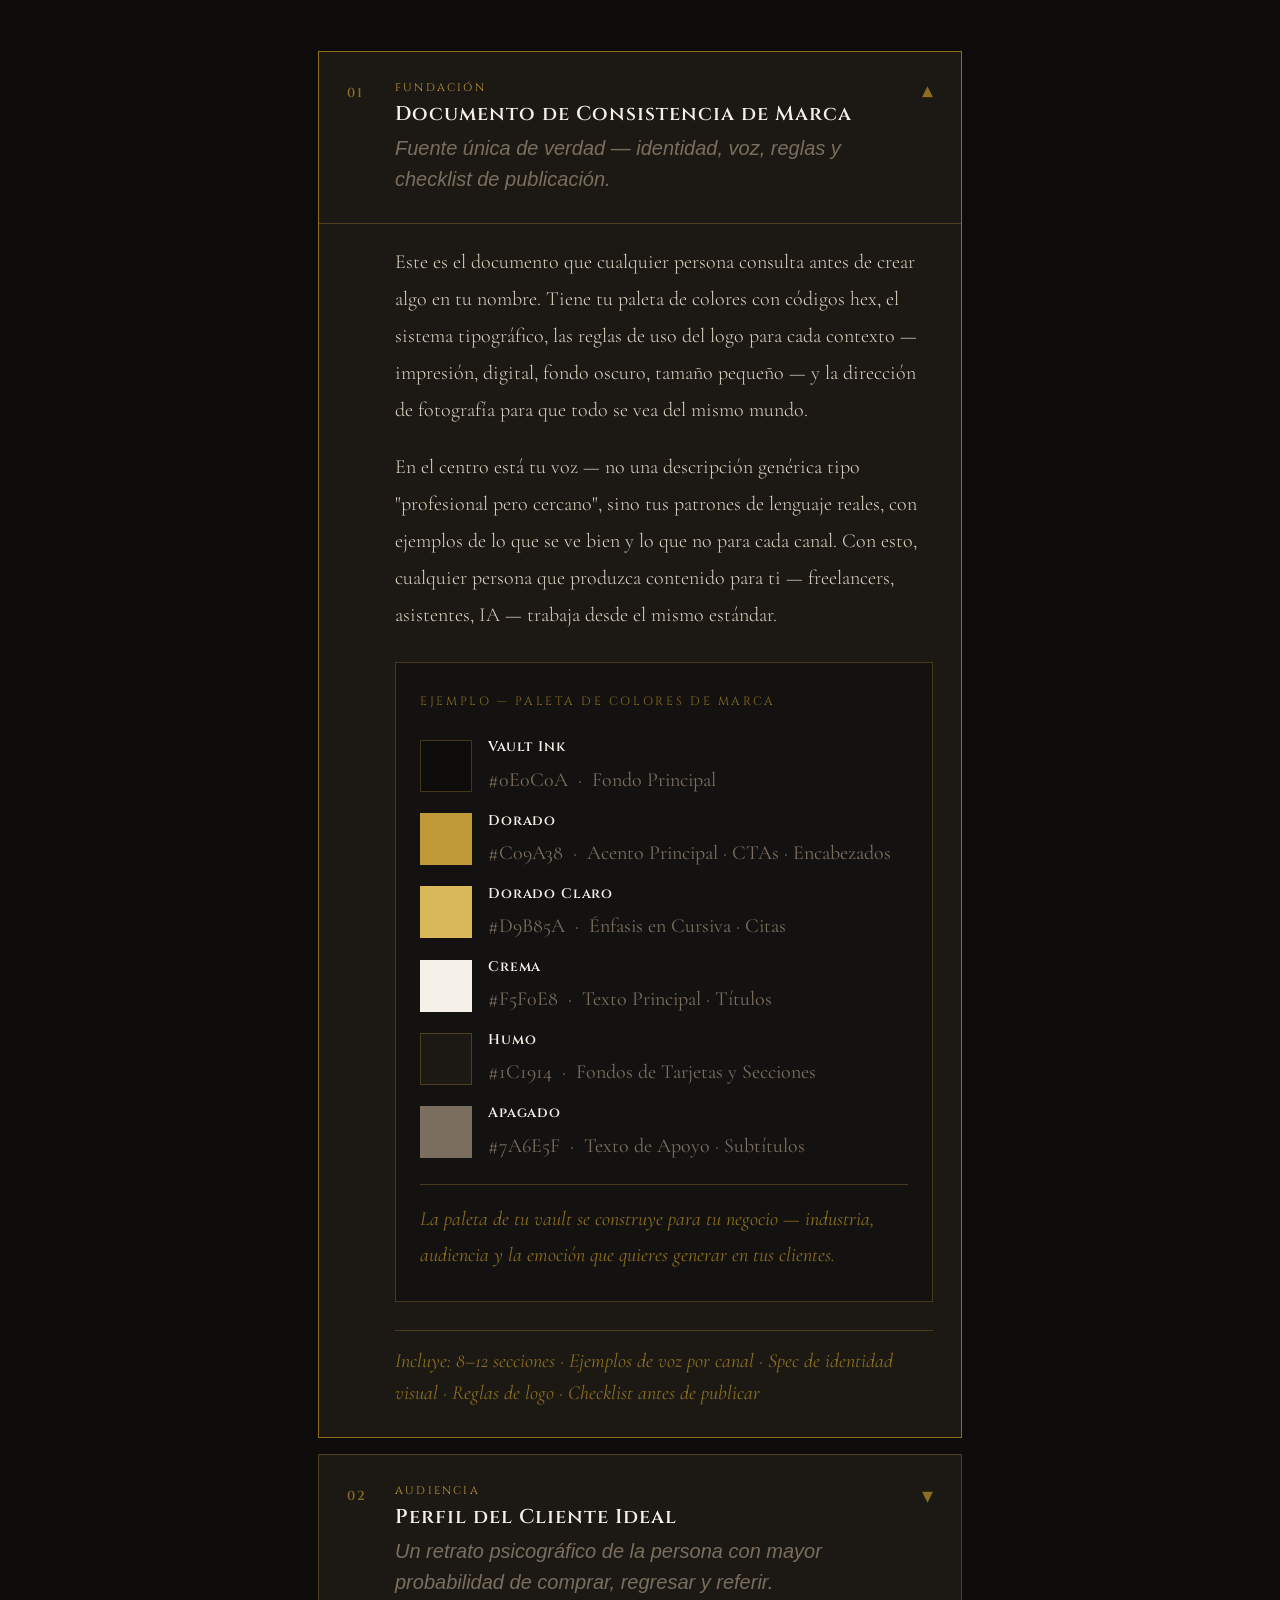
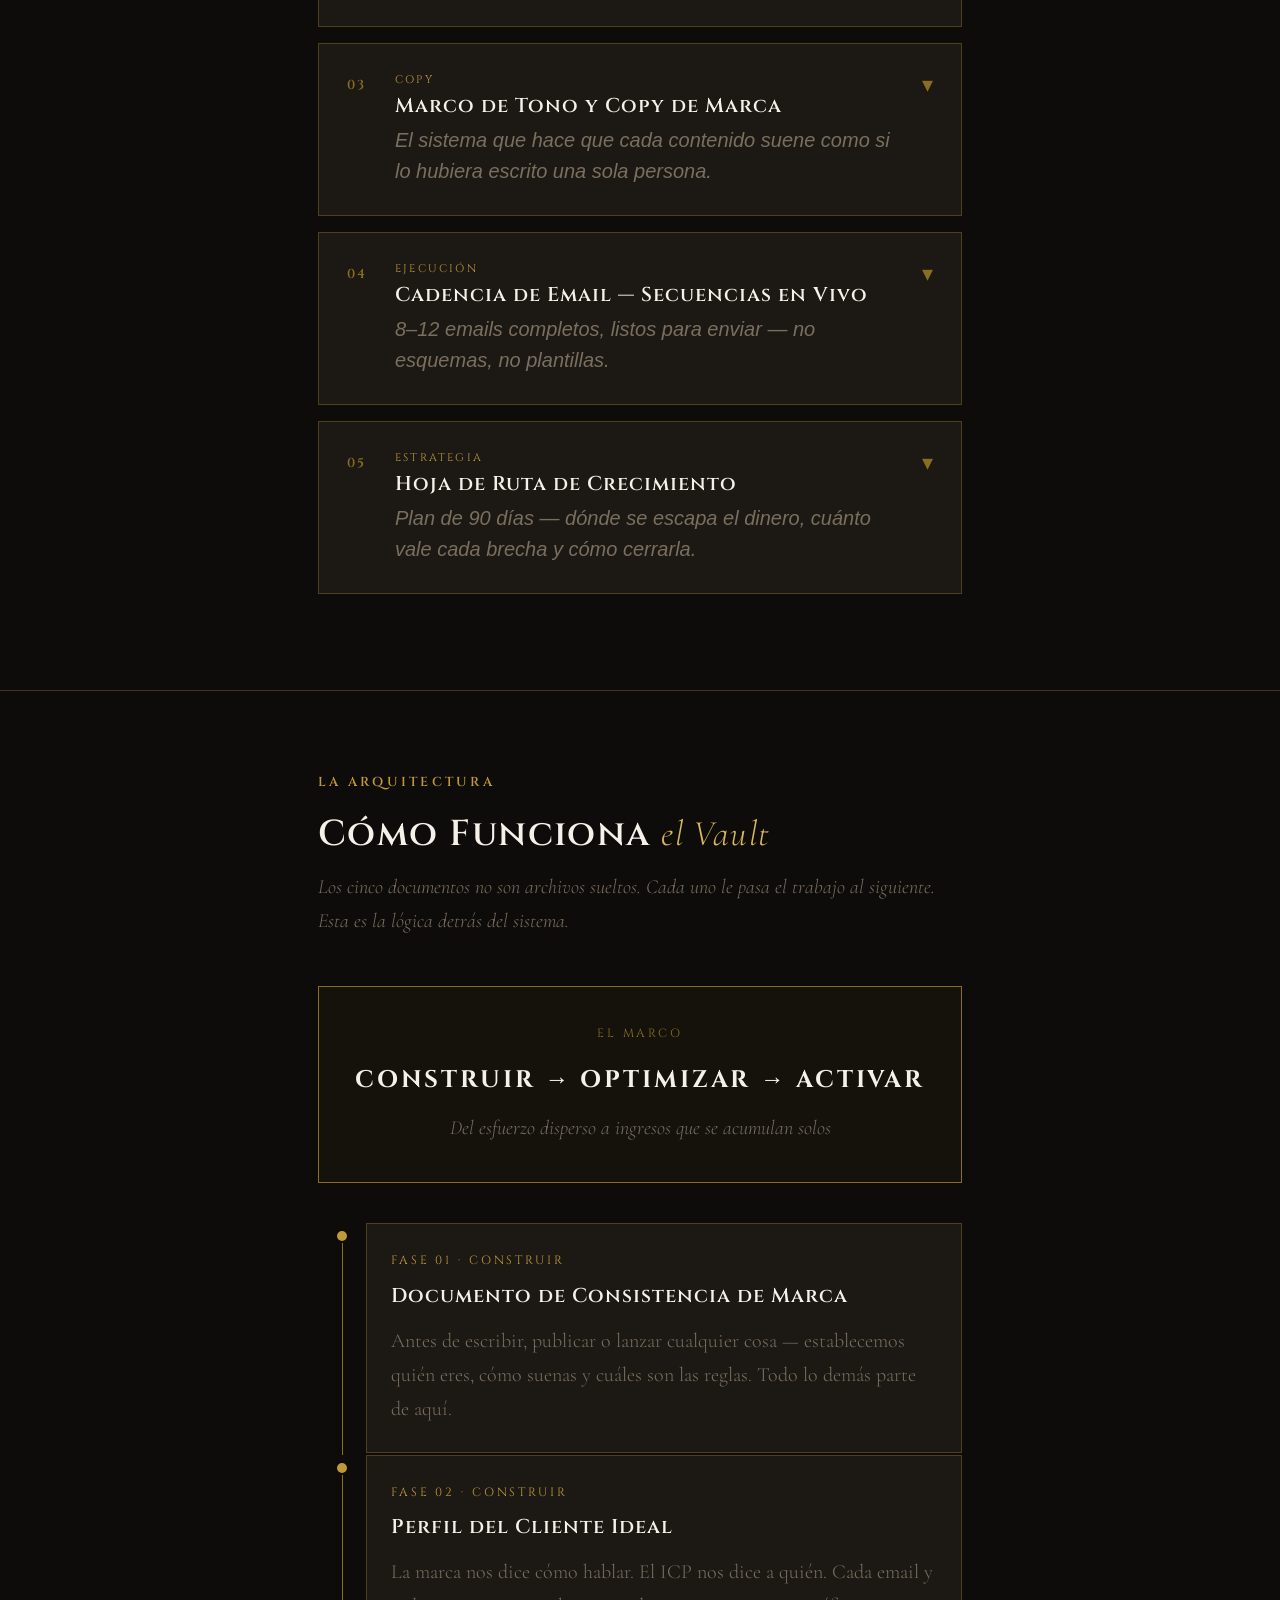
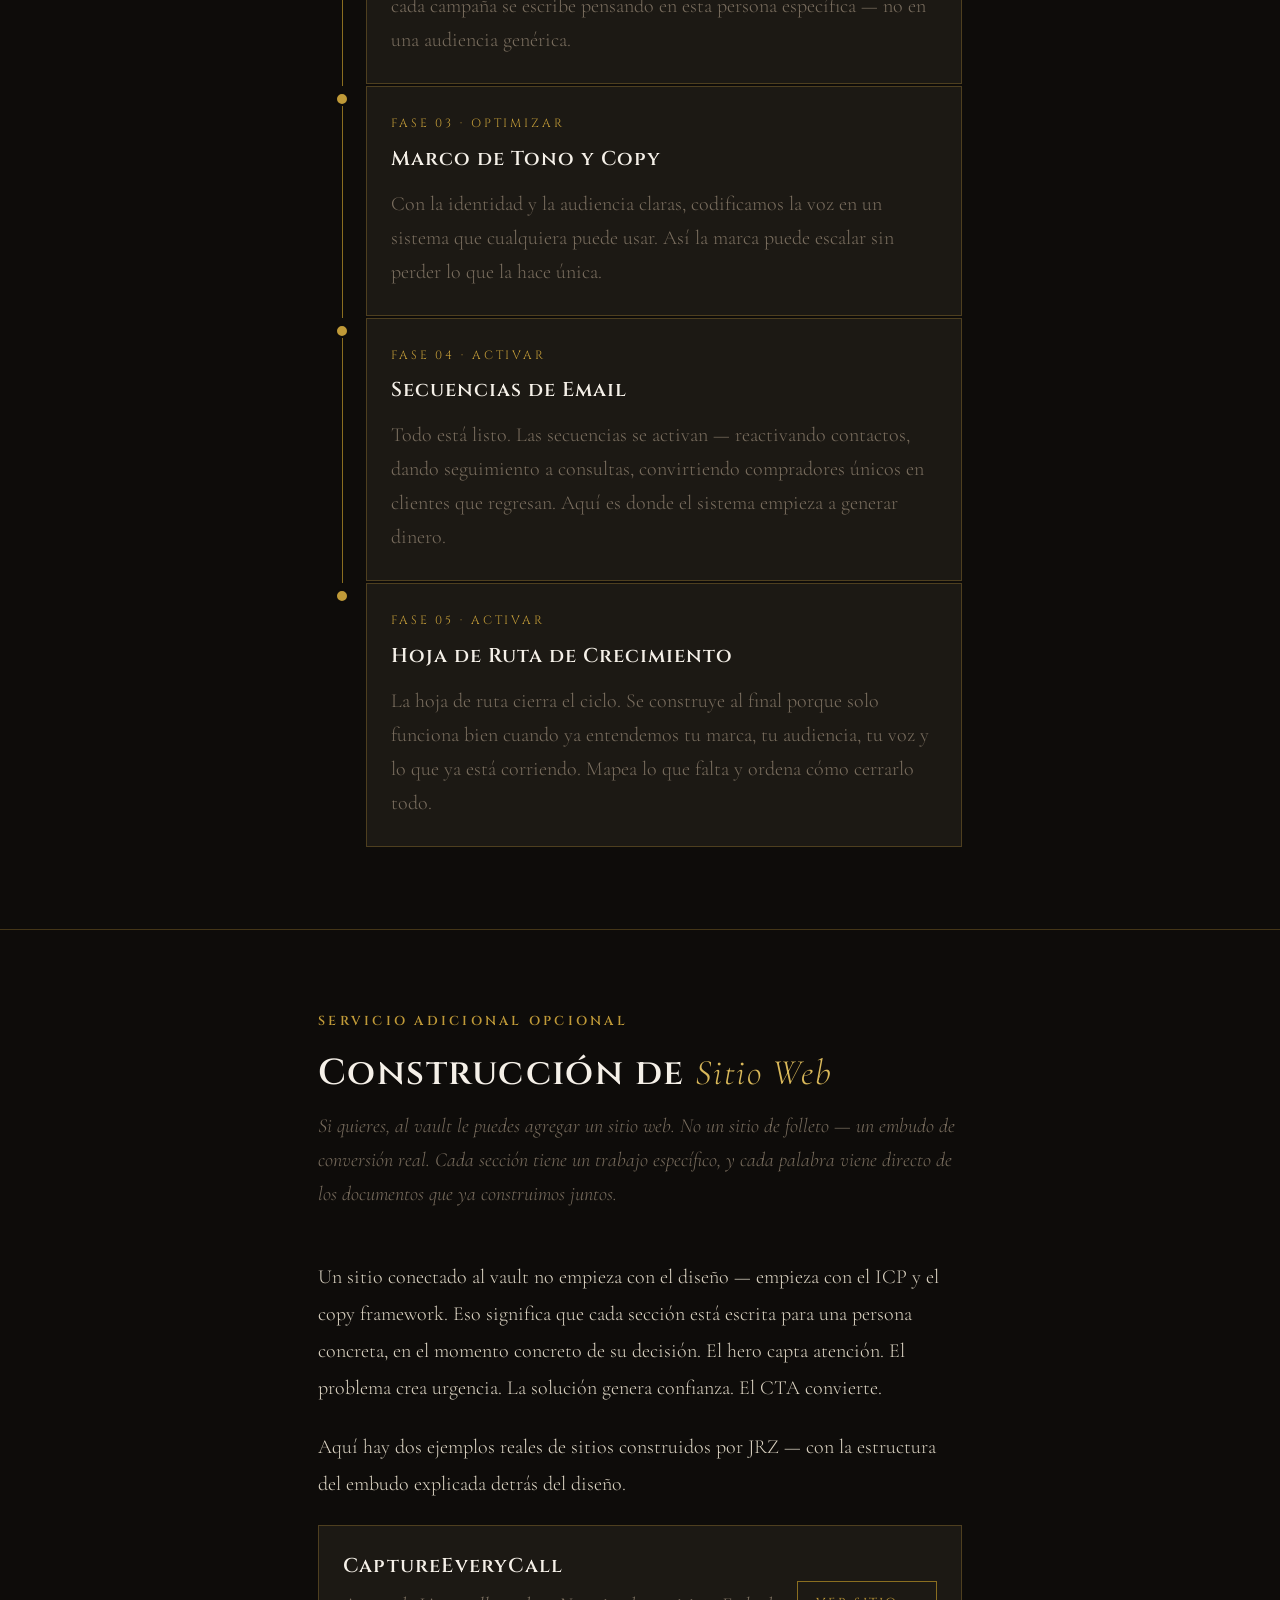
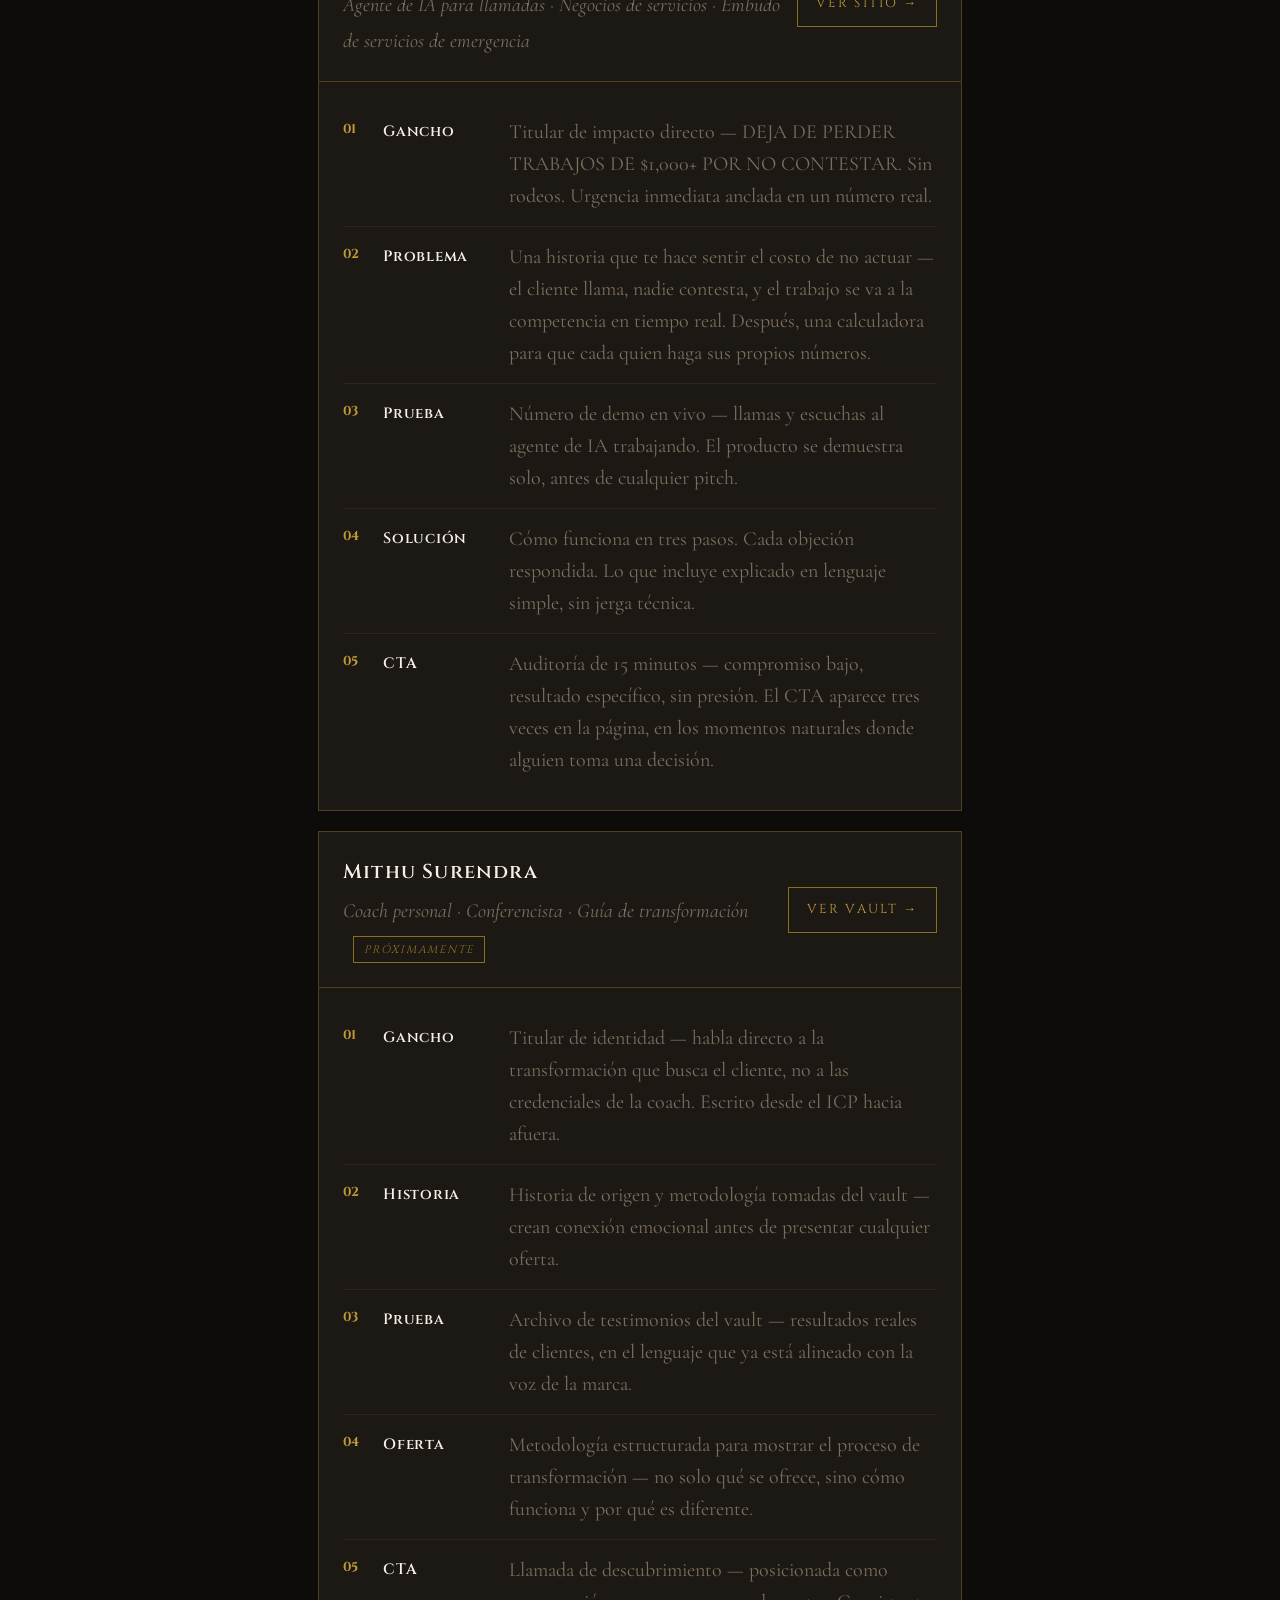
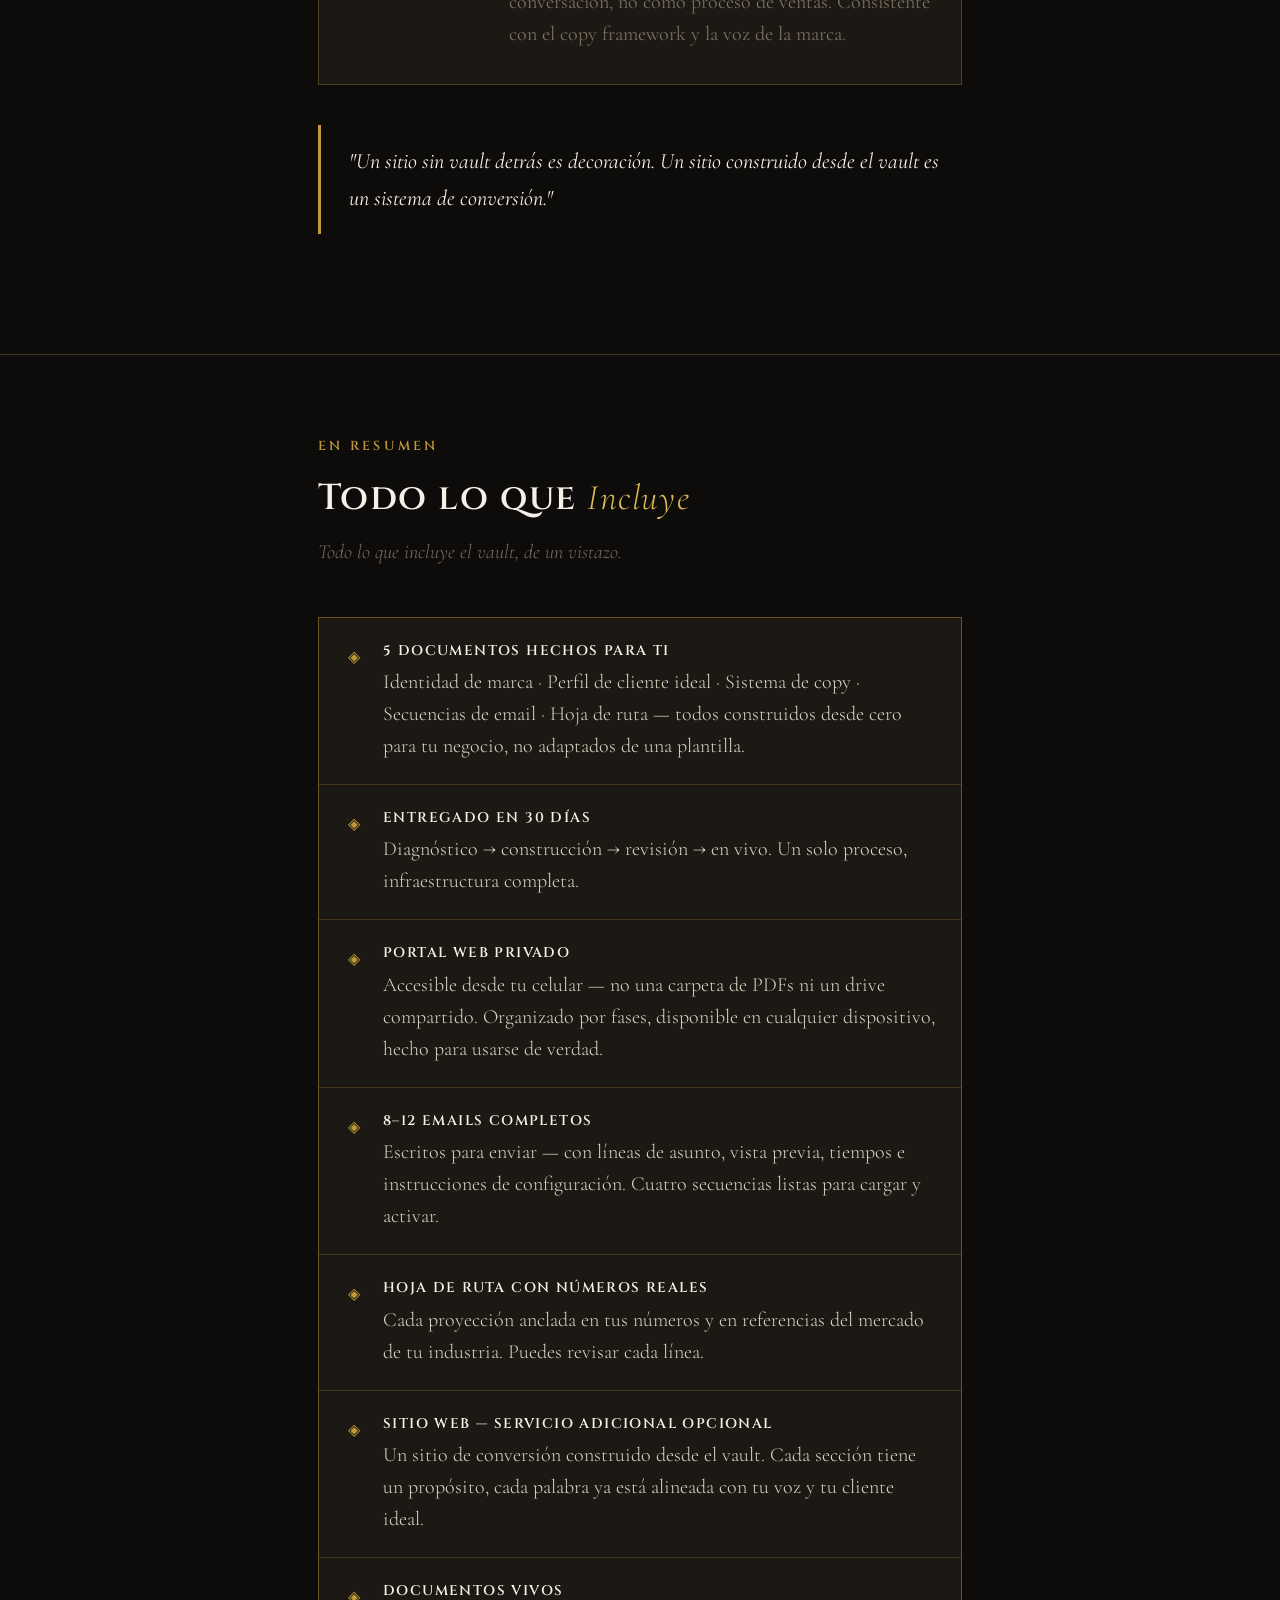
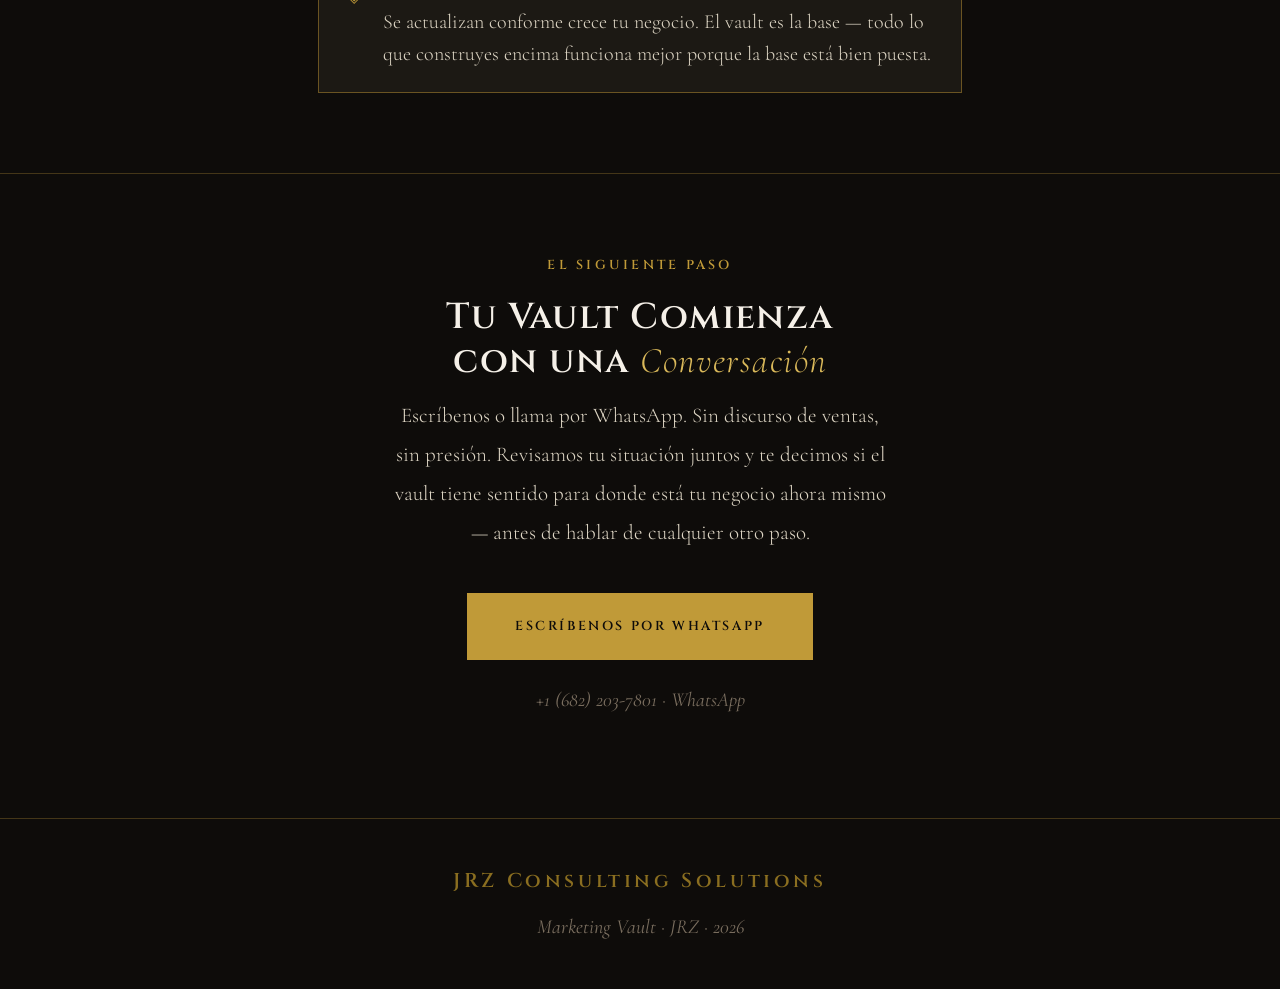
==== commit a528c1ba: "Update Spanish text for clarity and accuracy" ====
--- a/espanol/index.html
+++ b/espanol/index.html
@@ -863,7 +863,7 @@
   <div class="wrap">
     <span class="eyebrow">En Resumen Rápido</span>
     <h2>Todo lo Importante, <em>Ya</em></h2>
-    <p style="font-size:20px; color:var(--muted); font-style:italic; margin-bottom:36px;">Esta página va a fondo a propósito — cada sección es parte del cuadro completo. Pero si quieres ver la forma primero, aquí está. Toca cualquier línea para ir directo.</p>
+    <p style="font-size:20px; color:var(--muted); font-style:italic; margin-bottom:36px;">Estás ocupado. Aquí está todo lo que necesitas saber en menos de un minuto — toca cualquier línea para ir directo a esa sección.</p>
 
     <div style="display:flex; flex-direction:column; gap:0; border:1px solid var(--gold-rule);">
 
@@ -894,7 +894,7 @@
 
       <a href="#cta" style="display:flex; align-items:baseline; gap:16px; padding:20px 24px; background:rgba(192,154,56,0.06); text-decoration:none; transition:background 0.2s;">
         <span style="font-family:'Cinzel',serif; font-size:12px; color:var(--gold); flex-shrink:0; width:20px;">→</span>
-        <span style="font-size:20px; color:var(--cream); line-height:1.6; font-style:italic;">Empieza con una conversación por WhatsApp. Sin discurso de ventas. Sin presión. Solo tu situación y si este es el build correcto para ti. <strong style="color:var(--gold-light); font-weight:500;">Escríbenos ahora.</strong></span>
+        <span style="font-size:20px; color:var(--cream); line-height:1.6; font-style:italic;">Empieza con una conversación por WhatsApp. Sin discurso de ventas. Sin presión. Solo tu situación y si este es el build correcto para ti. <strong style="color:var(--gold-light); font-weight:500;">Mándanos un mensaje.</strong></span>
       </a>
 
     </div>
@@ -909,8 +909,8 @@
     <div class="step-badge">
       <div class="step-badge-num">01</div>
       <div class="step-badge-text">
-        <strong>El primer paso — antes de todo</strong>
-        <span>El vault va primero. Después el sitio, los anuncios, el contenido.</span>
+        <strong>La base que le falta a tu marketing</strong>
+        <span>Antes del sitio, los anuncios y los posts — esto va primero.</span>
       </div>
     </div>
 
@@ -933,7 +933,7 @@
   <div class="wrap">
     <span class="eyebrow">Los Entregables</span>
     <h2>Qué Hay <em>Adentro</em></h2>
-    <p class="section-intro">Cinco documentos. Todos visibles aquí — toca cualquier tarjeta para ver exactamente qué incluye cada uno y qué tan a fondo llegamos.</p>
+    <p class="section-intro">Cinco documentos. Todos visibles aquí — toca o haz clic en cualquier tarjeta para ver exactamente qué incluye cada uno y qué tan a fondo llegamos.</p>
 
     <!-- 01 -->
     <div class="accordion open" id="acc1">
@@ -1260,7 +1260,7 @@
       </button>
       <div class="accordion-body">
         <p>Un solo documento que hace dos cosas: te dice dónde se está escapando el dinero ahora mismo, y te da el plan de 90 días para cerrarlo. Todo construido para tu negocio específico, no un framework genérico que sirve para cualquiera.</p>
-        <p>Cada número está anclado en benchmarks reales de tu industria y en tus propios datos. La hoja de ruta te dice qué hacer, en qué orden y cómo se ve la matemática en cada fase. Todo estructurado en Construir → Optimizar → Activar: 30 días de base, 30 de despliegue, 30 de crecimiento compuesto.</p>
+        <p>Cada número está anclado en referencias reales del mercado en tu industria y en tus propios datos. La hoja de ruta te dice qué hacer, en qué orden y cómo se ve la matemática en cada fase. Todo estructurado en Construir → Optimizar → Activar: 30 días de base, 30 de despliegue, 30 de crecimiento compuesto.</p>
 
         <div class="graph-preview">
           <span class="graph-label">Ejemplo — Análisis de Brechas de Ingresos</span>
@@ -1297,6 +1297,7 @@
             </div>
           </div>
           <p class="graph-note">Ejemplo ilustrativo — la tuya se construye con tus números reales.</p>
+          <p style="font-size:20px; color:var(--gold-dim); font-style:italic; margin-top:12px; text-align:center; line-height:1.6;">Estos números son de un cliente real. Tu vault empieza donde está tu negocio ahora — $50K, $200K o $2M. Las brechas existen en todos los niveles.</p>
         </div>
 
         <div class="graph-preview" style="margin-top:0">
@@ -1438,7 +1439,7 @@
       <div class="site-example-header">
         <div>
           <div class="site-example-name">Mithu Surendra</div>
-          <div class="site-example-type">Coach personal · Conferencista · Guía de transformación <span class="coming-soon-badge">En Vivo Fin de Semana</span></div>
+          <div class="site-example-type">Coach personal · Conferencista · Guía de transformación <span class="coming-soon-badge">Próximamente</span></div>
         </div>
         <a href="https://zuba213213.github.io/Mithu.Surendra/" target="_blank" class="site-link-btn">Ver Vault →</a>
       </div>
@@ -1496,6 +1497,13 @@
       <div class="summary-row">
         <span class="summary-icon">◈</span>
         <div class="summary-text">
+          <strong>Entregado en 30 Días</strong>
+          Diagnóstico → construcción → revisión → en vivo. Un solo proceso, infraestructura completa.
+        </div>
+      </div>
+      <div class="summary-row">
+        <span class="summary-icon">◈</span>
+        <div class="summary-text">
           <strong>Portal Web Privado</strong>
           Accesible desde tu celular — no una carpeta de PDFs ni un drive compartido. Organizado por fases, disponible en cualquier dispositivo, hecho para usarse de verdad.
         </div>
@@ -1510,15 +1518,8 @@
       <div class="summary-row">
         <span class="summary-icon">◈</span>
         <div class="summary-text">
-          <strong>Hoja de Ruta con Matemáticas</strong>
-          Cada proyección anclada en tus números reales y benchmarks de la industria. Puedes revisar cada línea.
-        </div>
-      </div>
-      <div class="summary-row">
-        <span class="summary-icon">◈</span>
-        <div class="summary-text">
-          <strong>Entregado en 30 Días</strong>
-          Diagnóstico → construcción → revisión → en vivo. Un solo proceso, infraestructura completa.
+          <strong>Hoja de Ruta con Números Reales</strong>
+          Cada proyección anclada en tus números y en referencias del mercado de tu industria. Puedes revisar cada línea.
         </div>
       </div>
       <div class="summary-row">
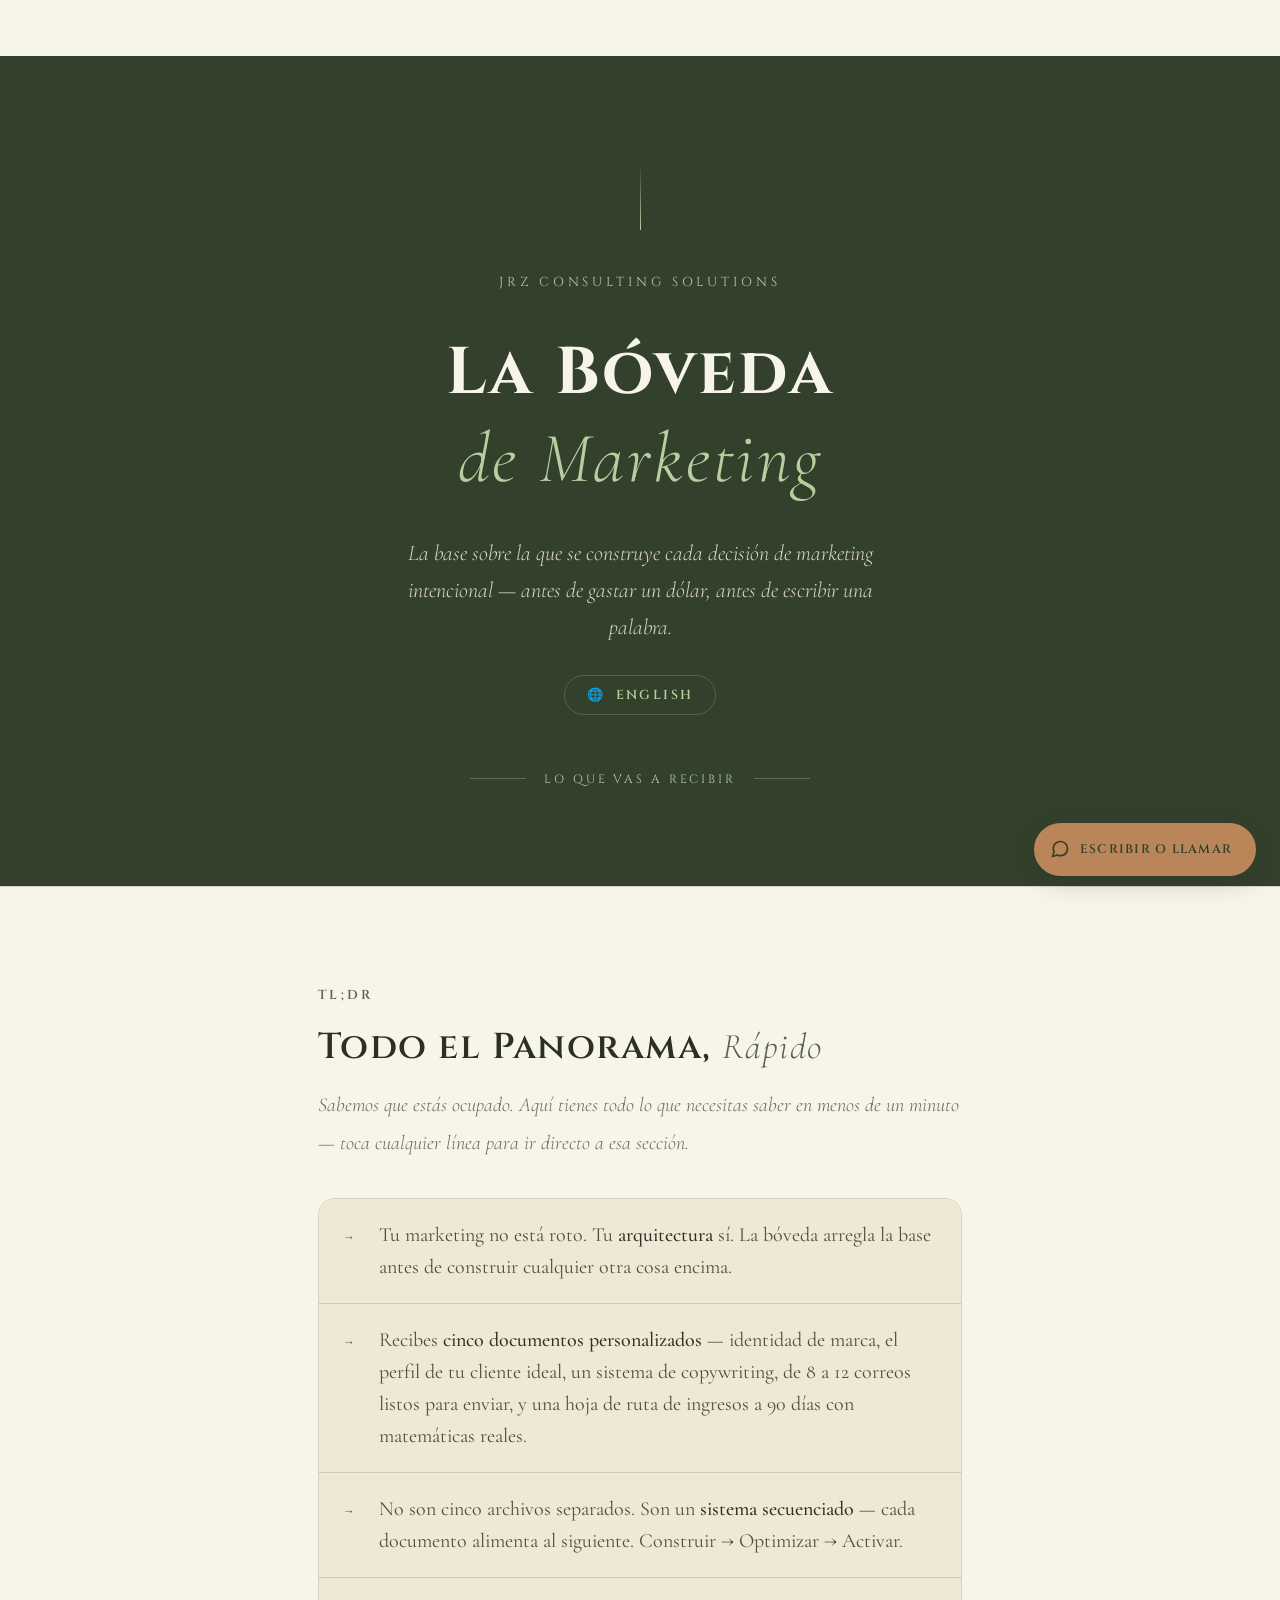
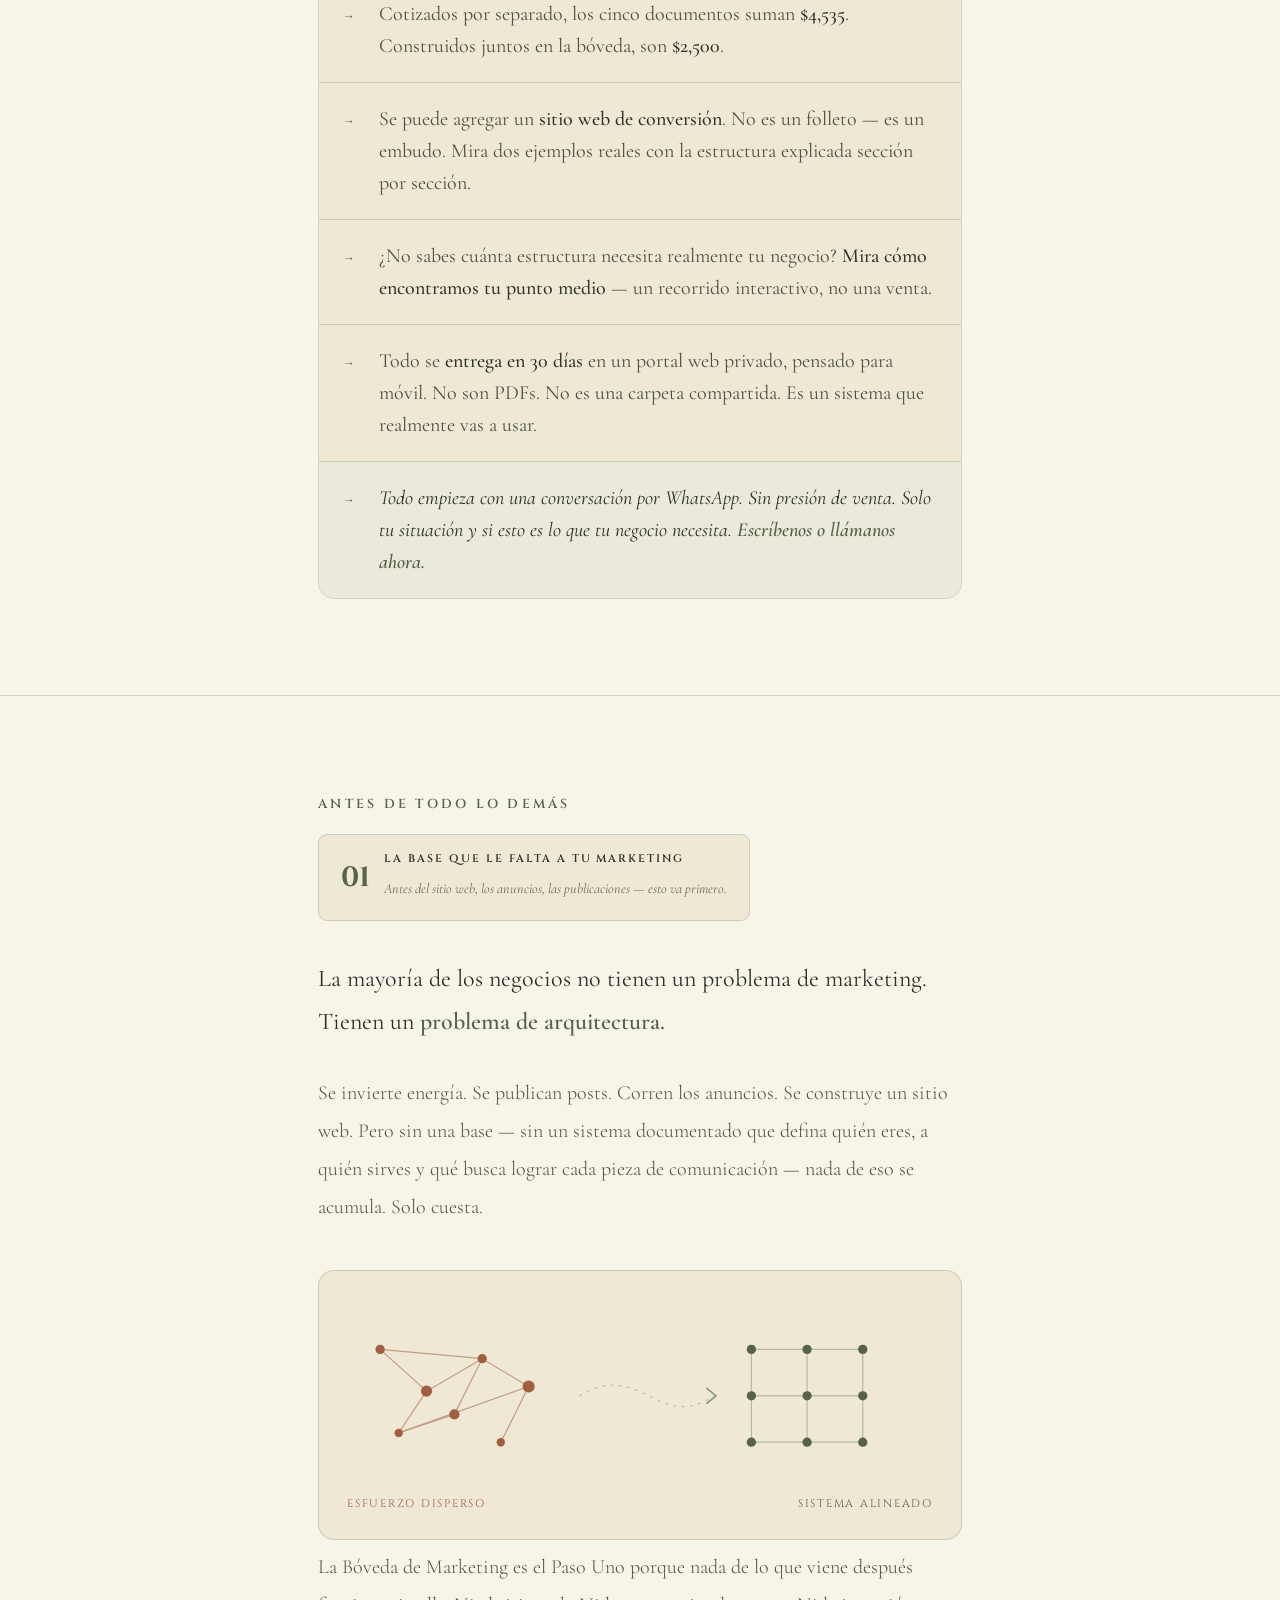
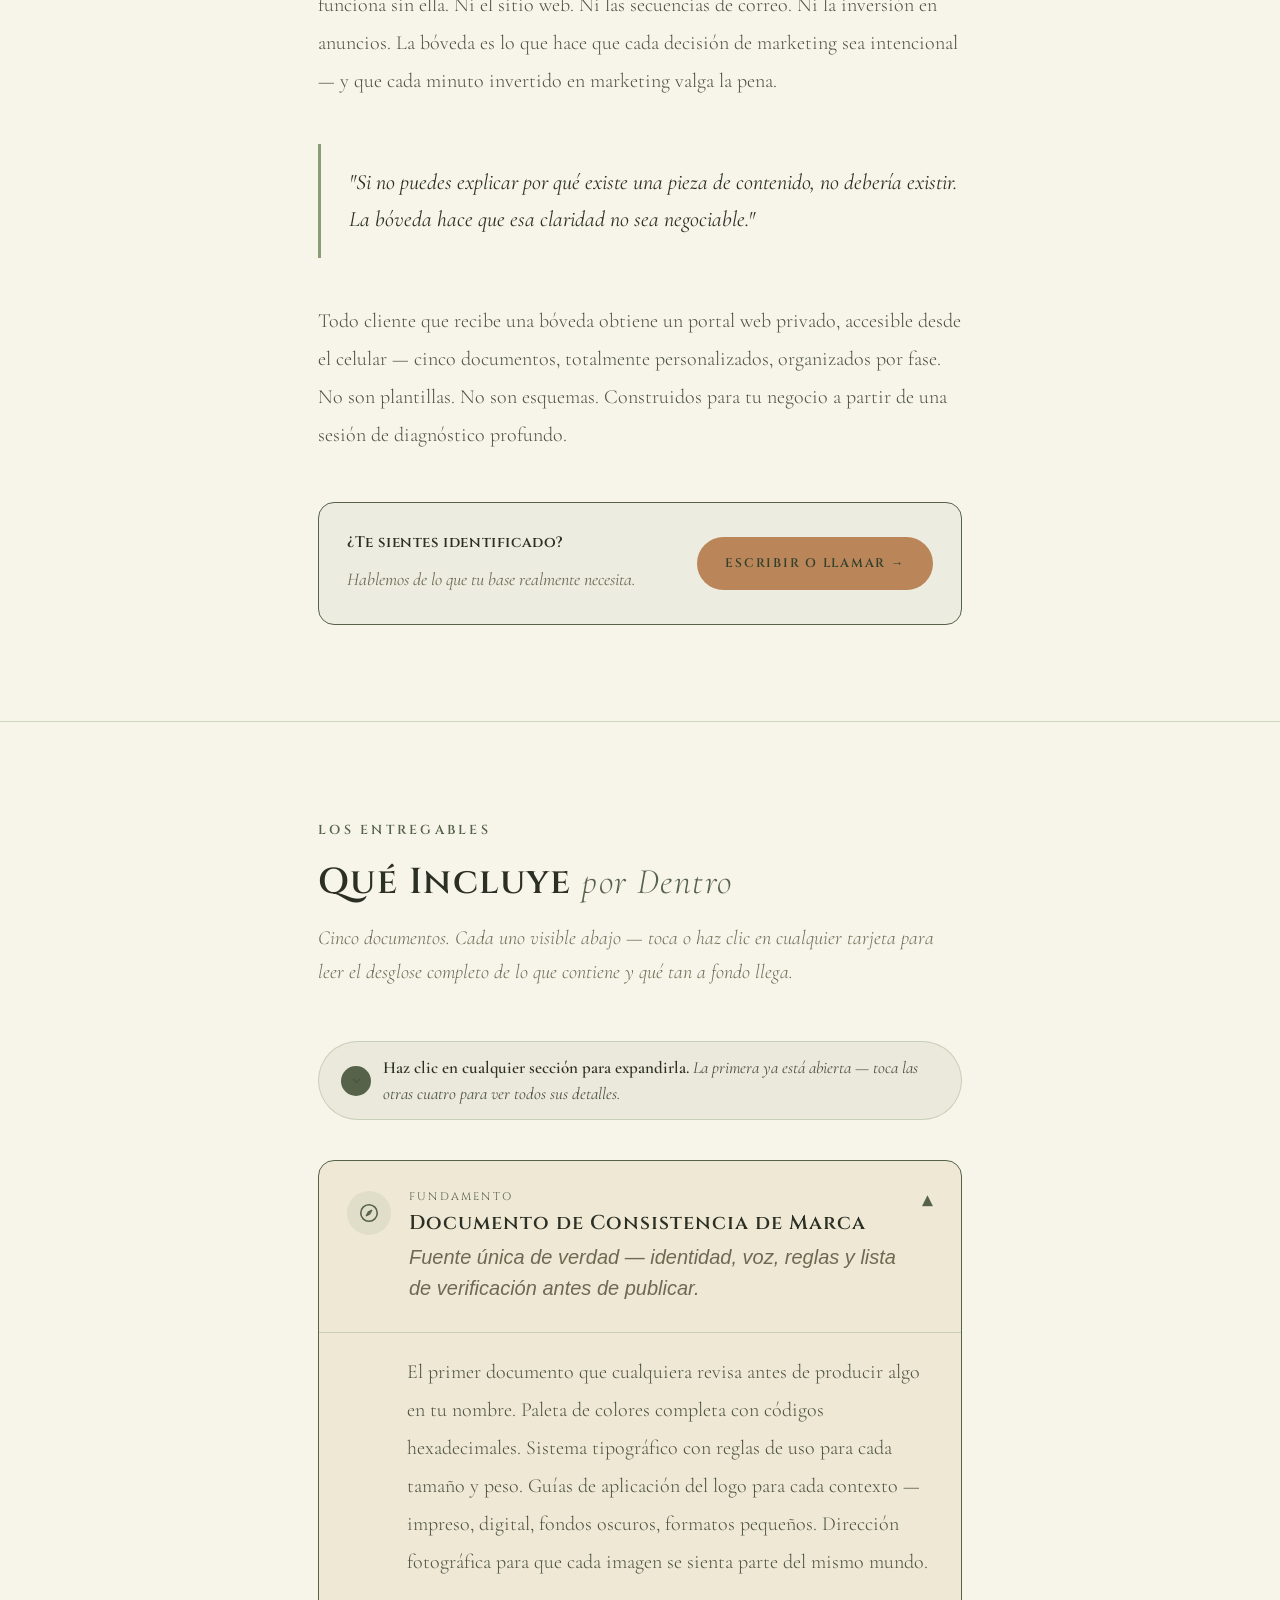
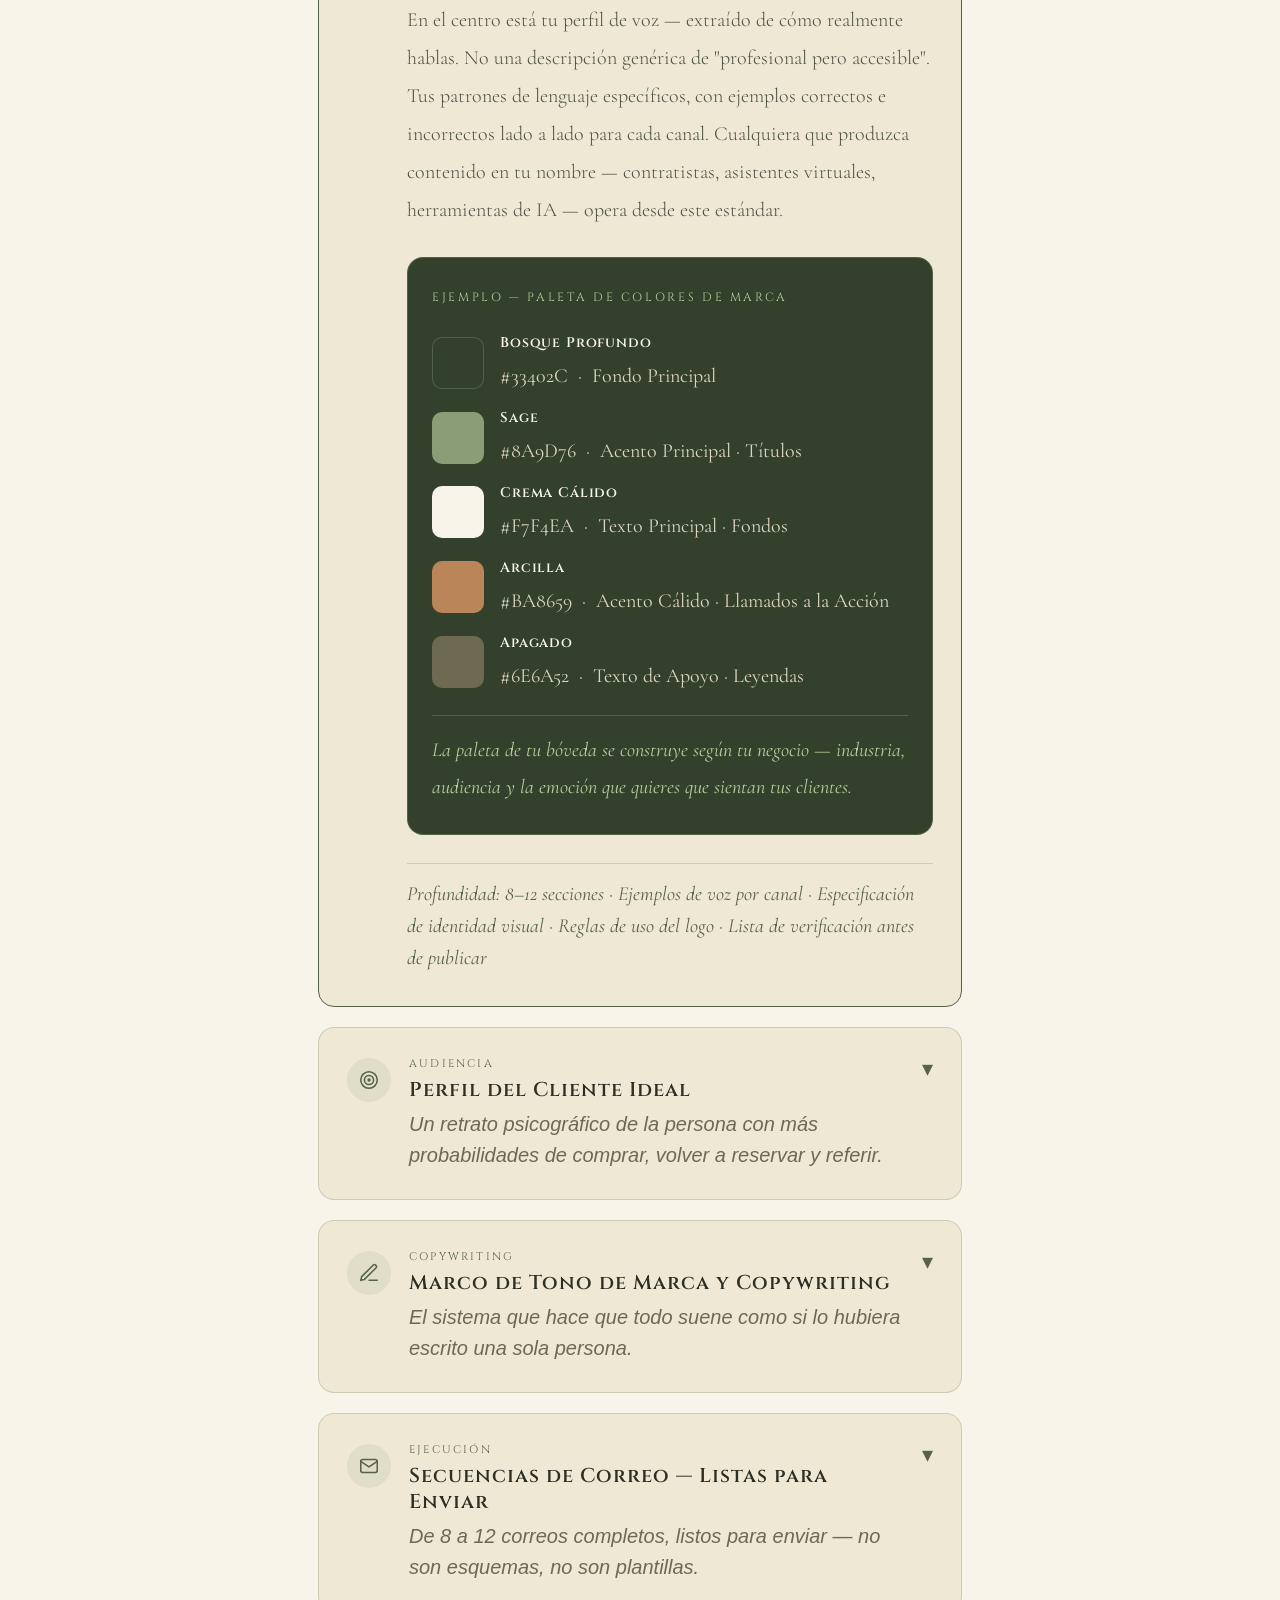
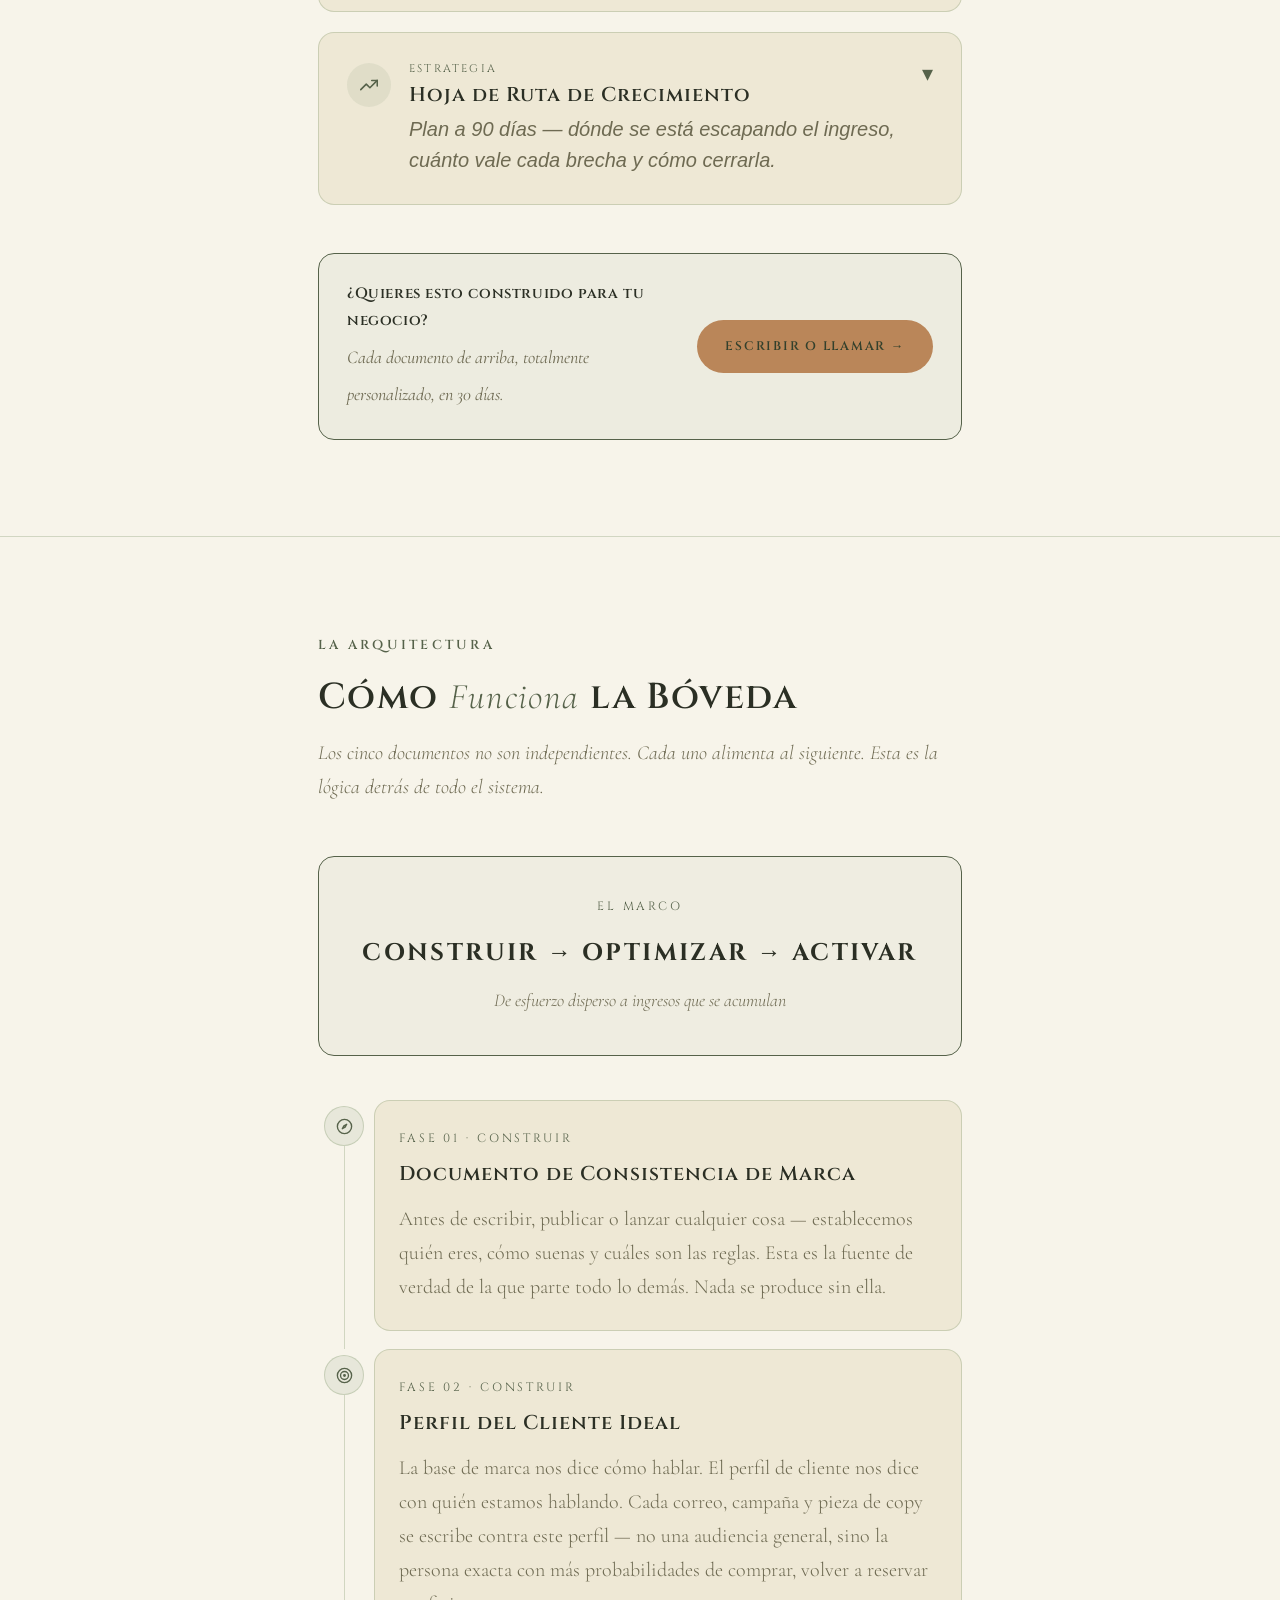
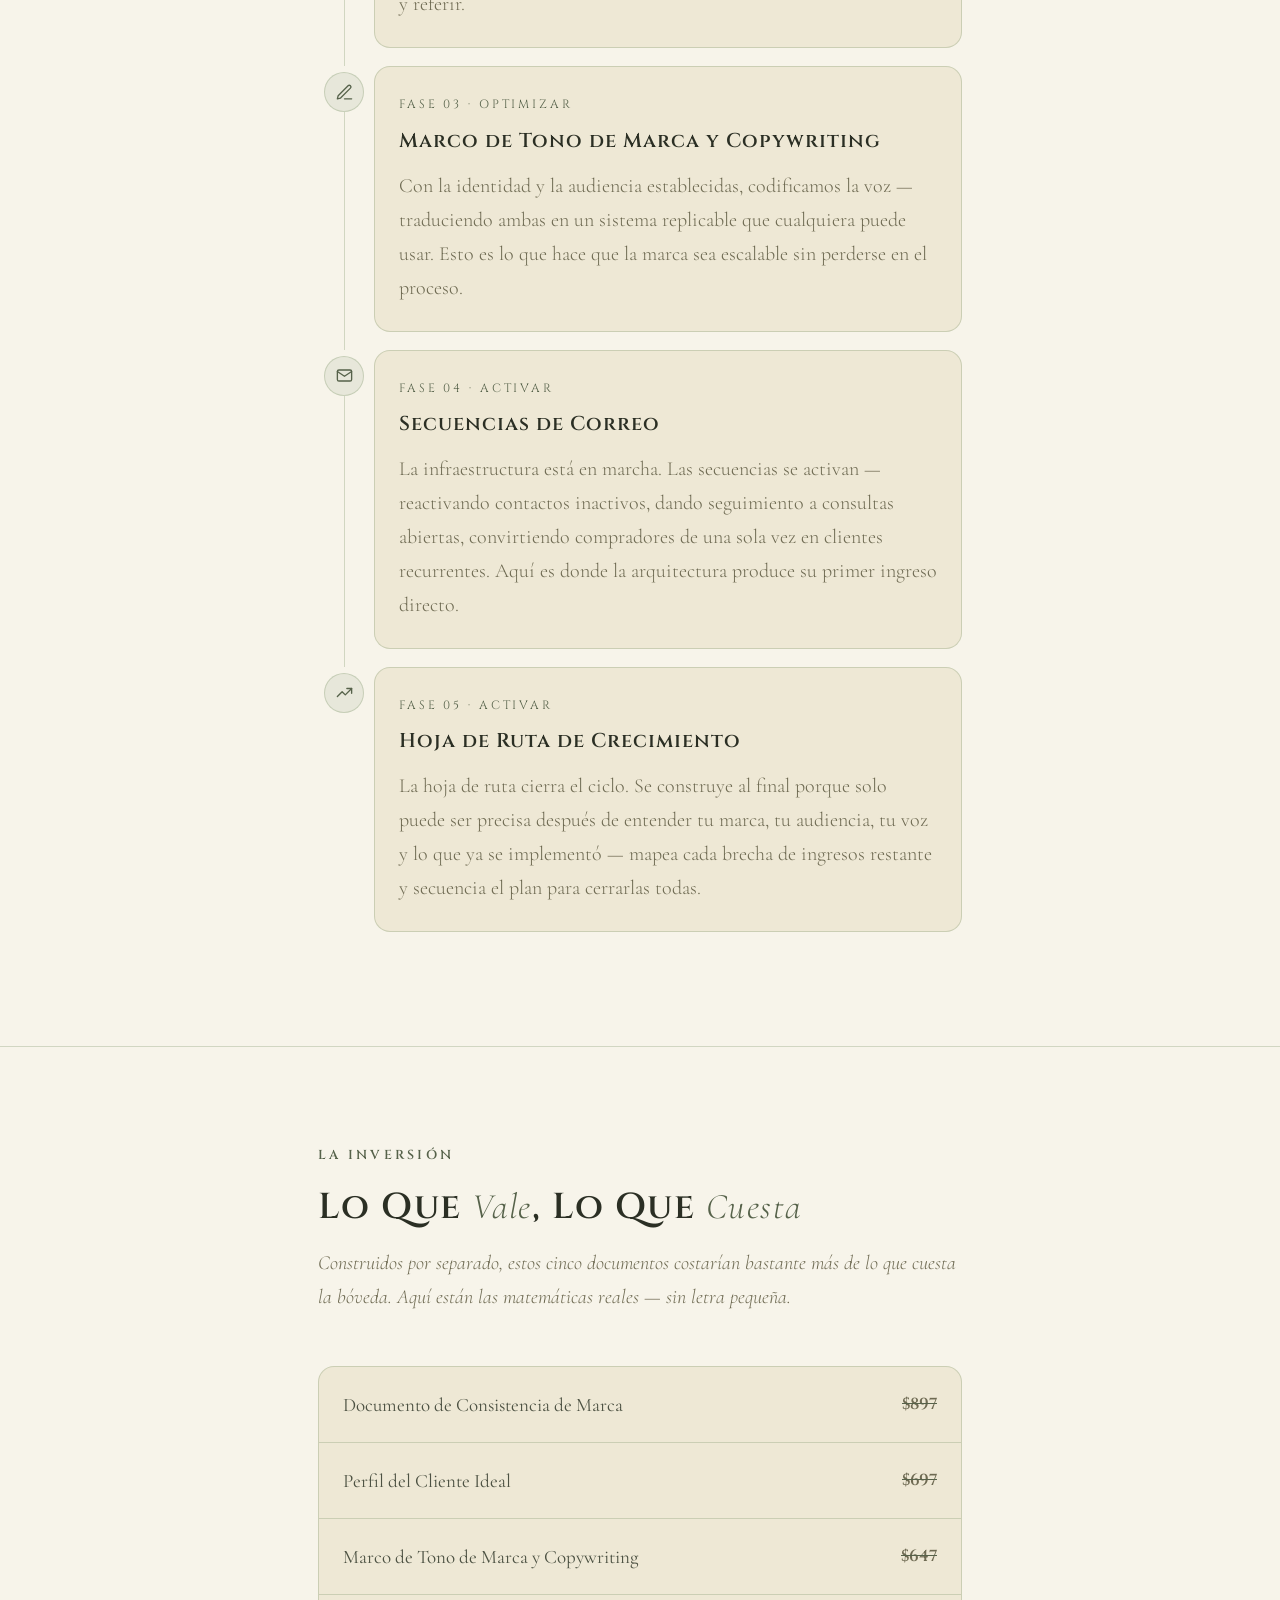
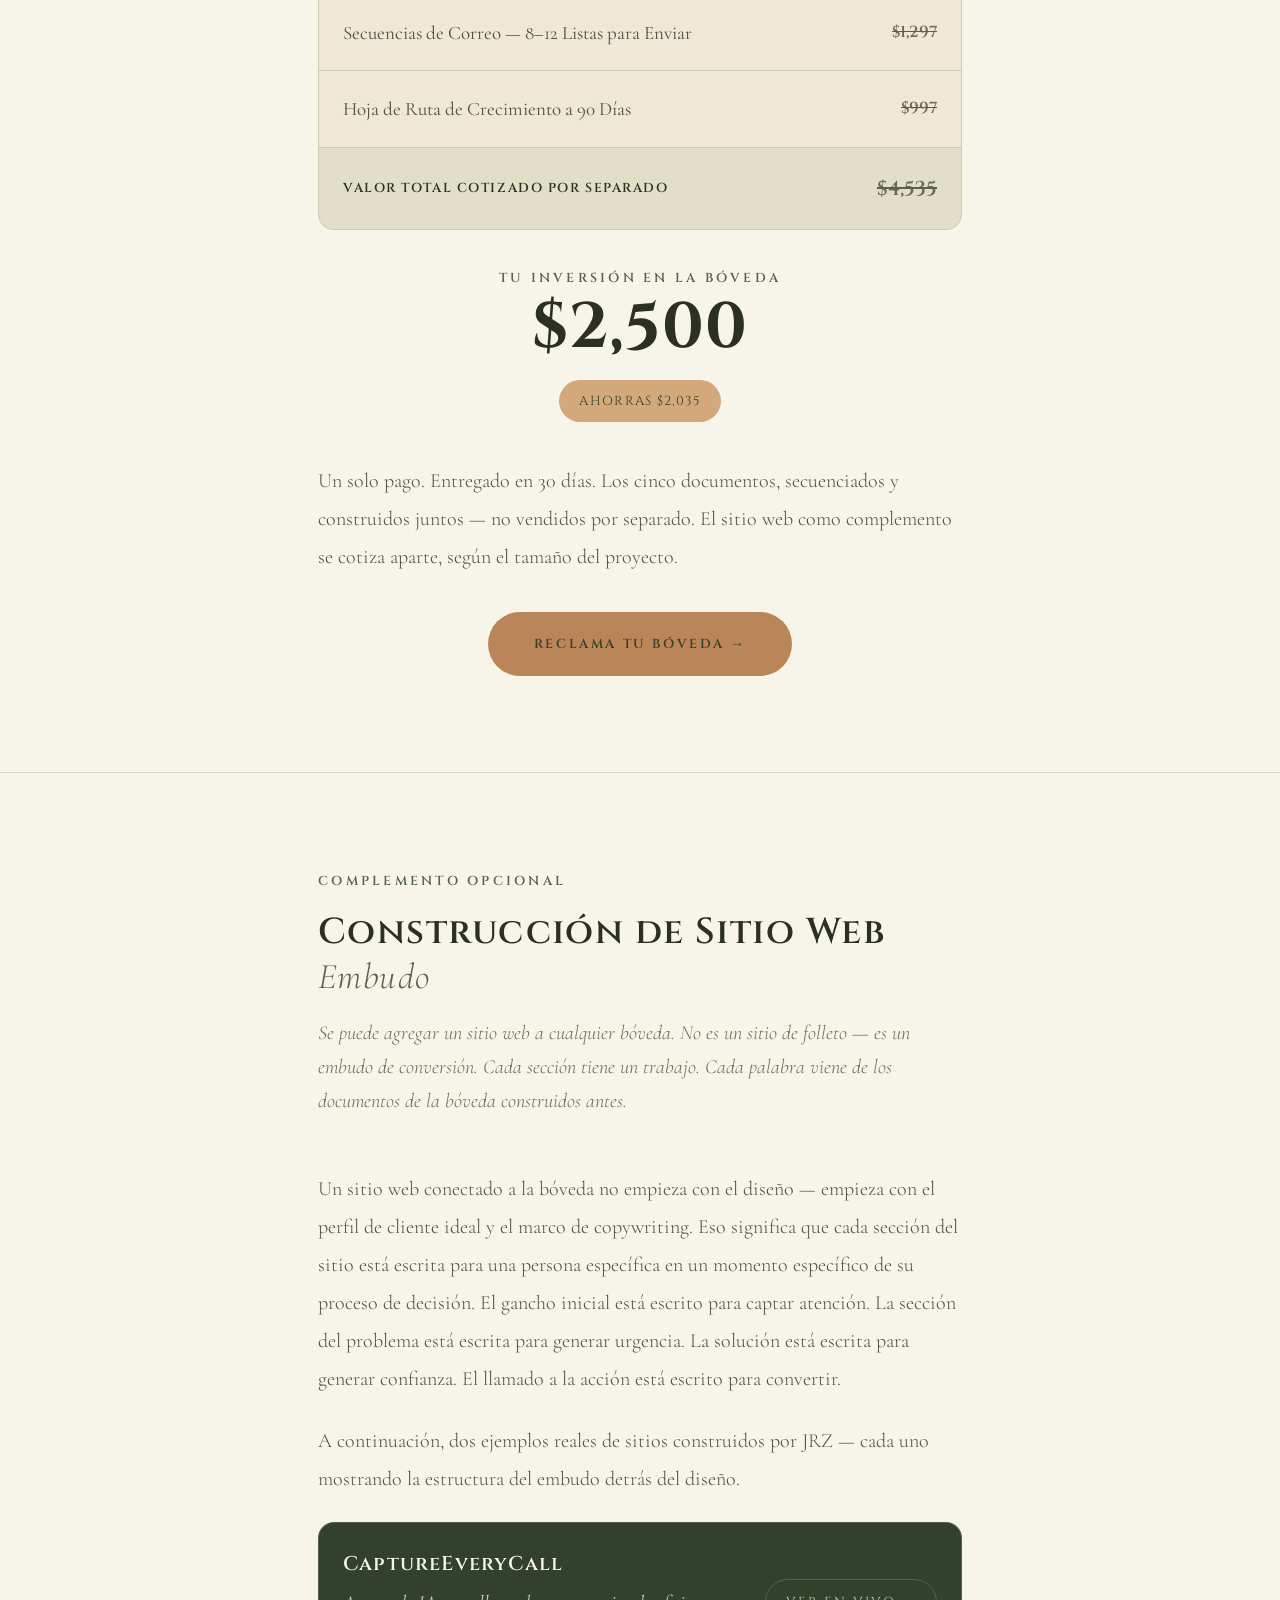
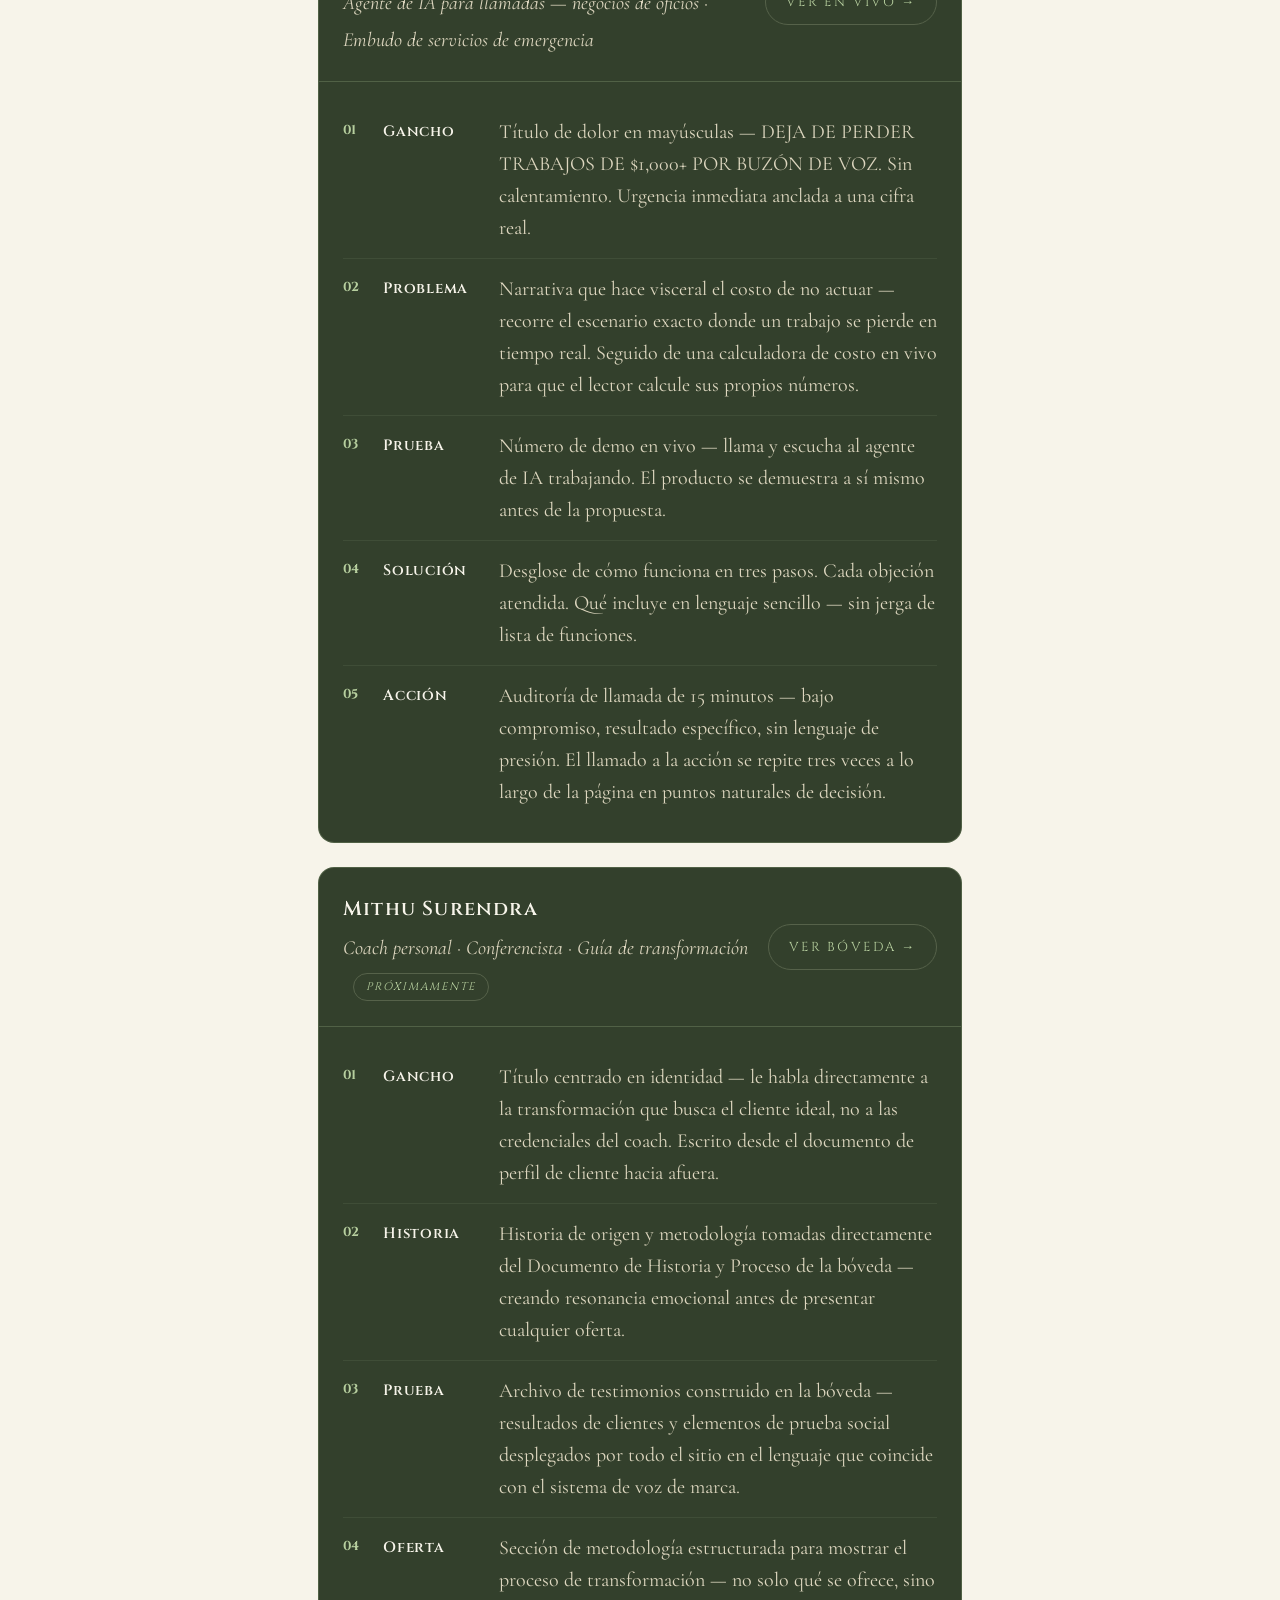
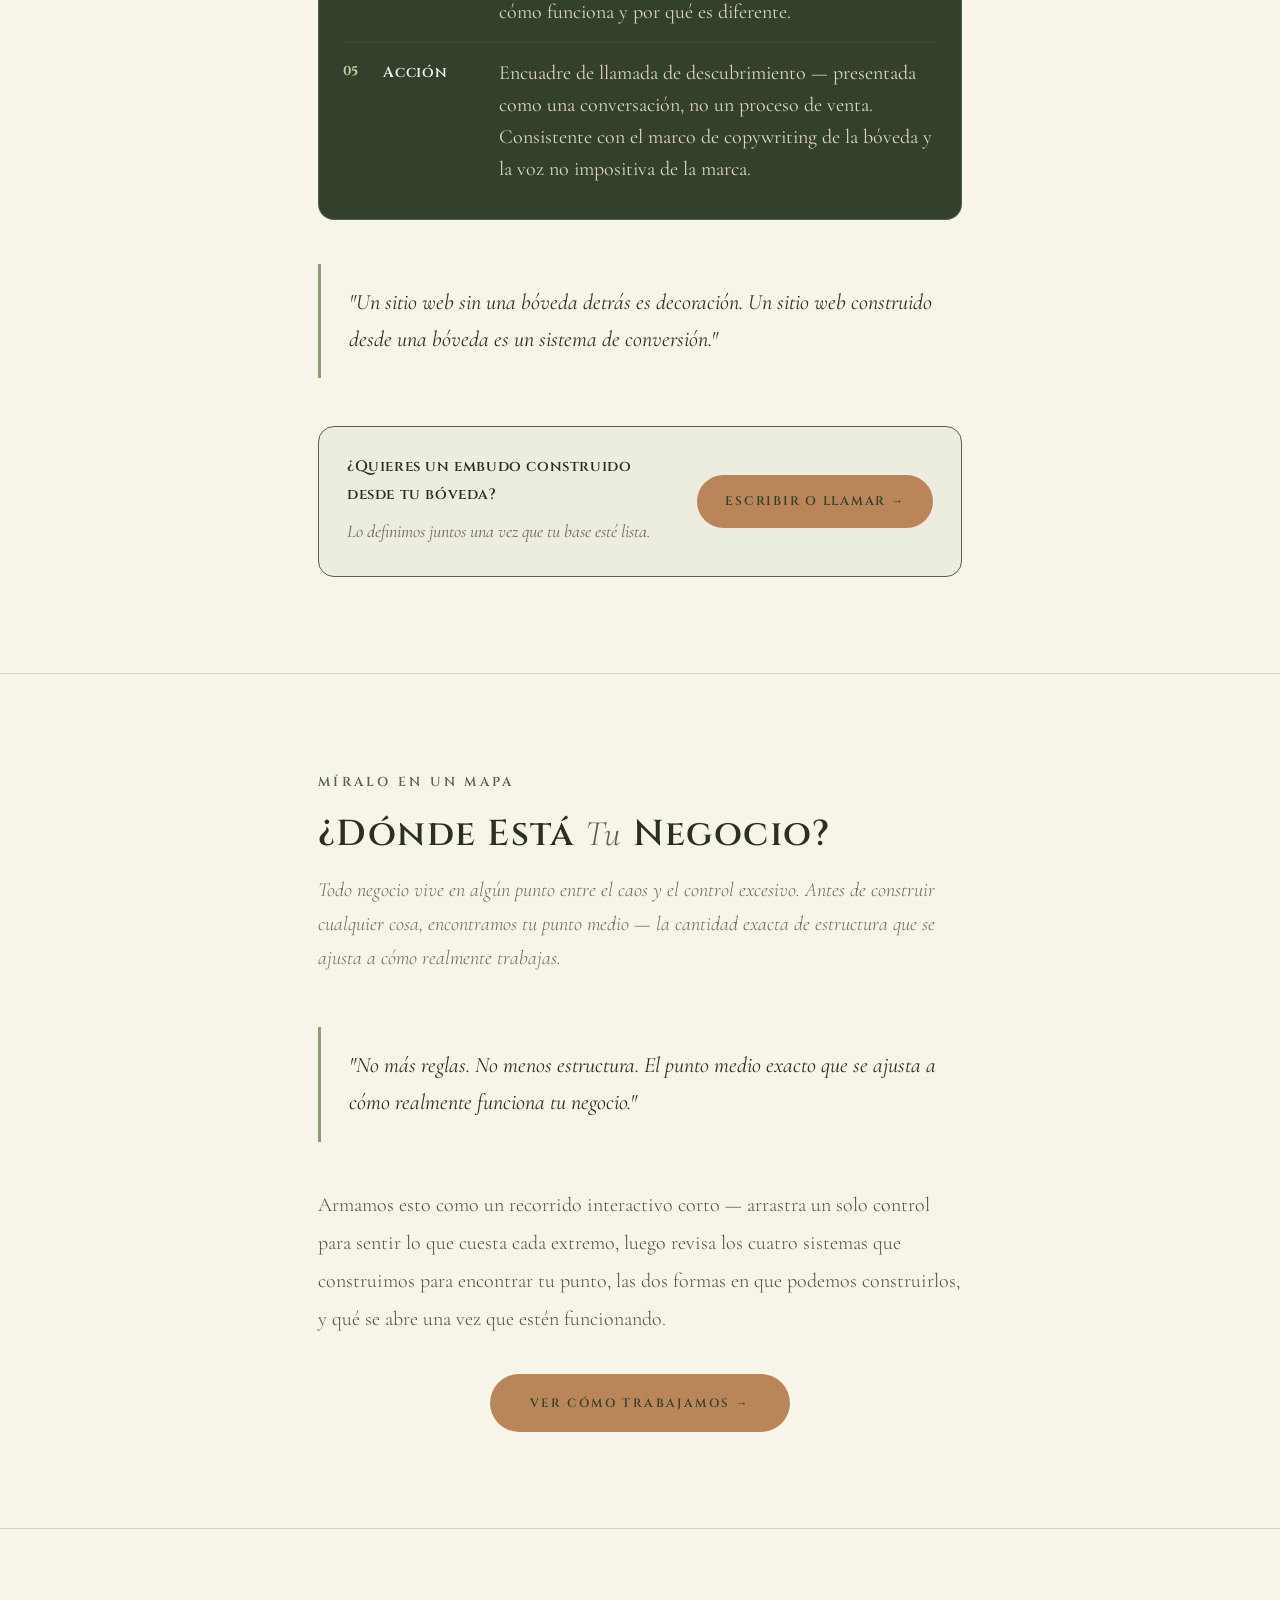
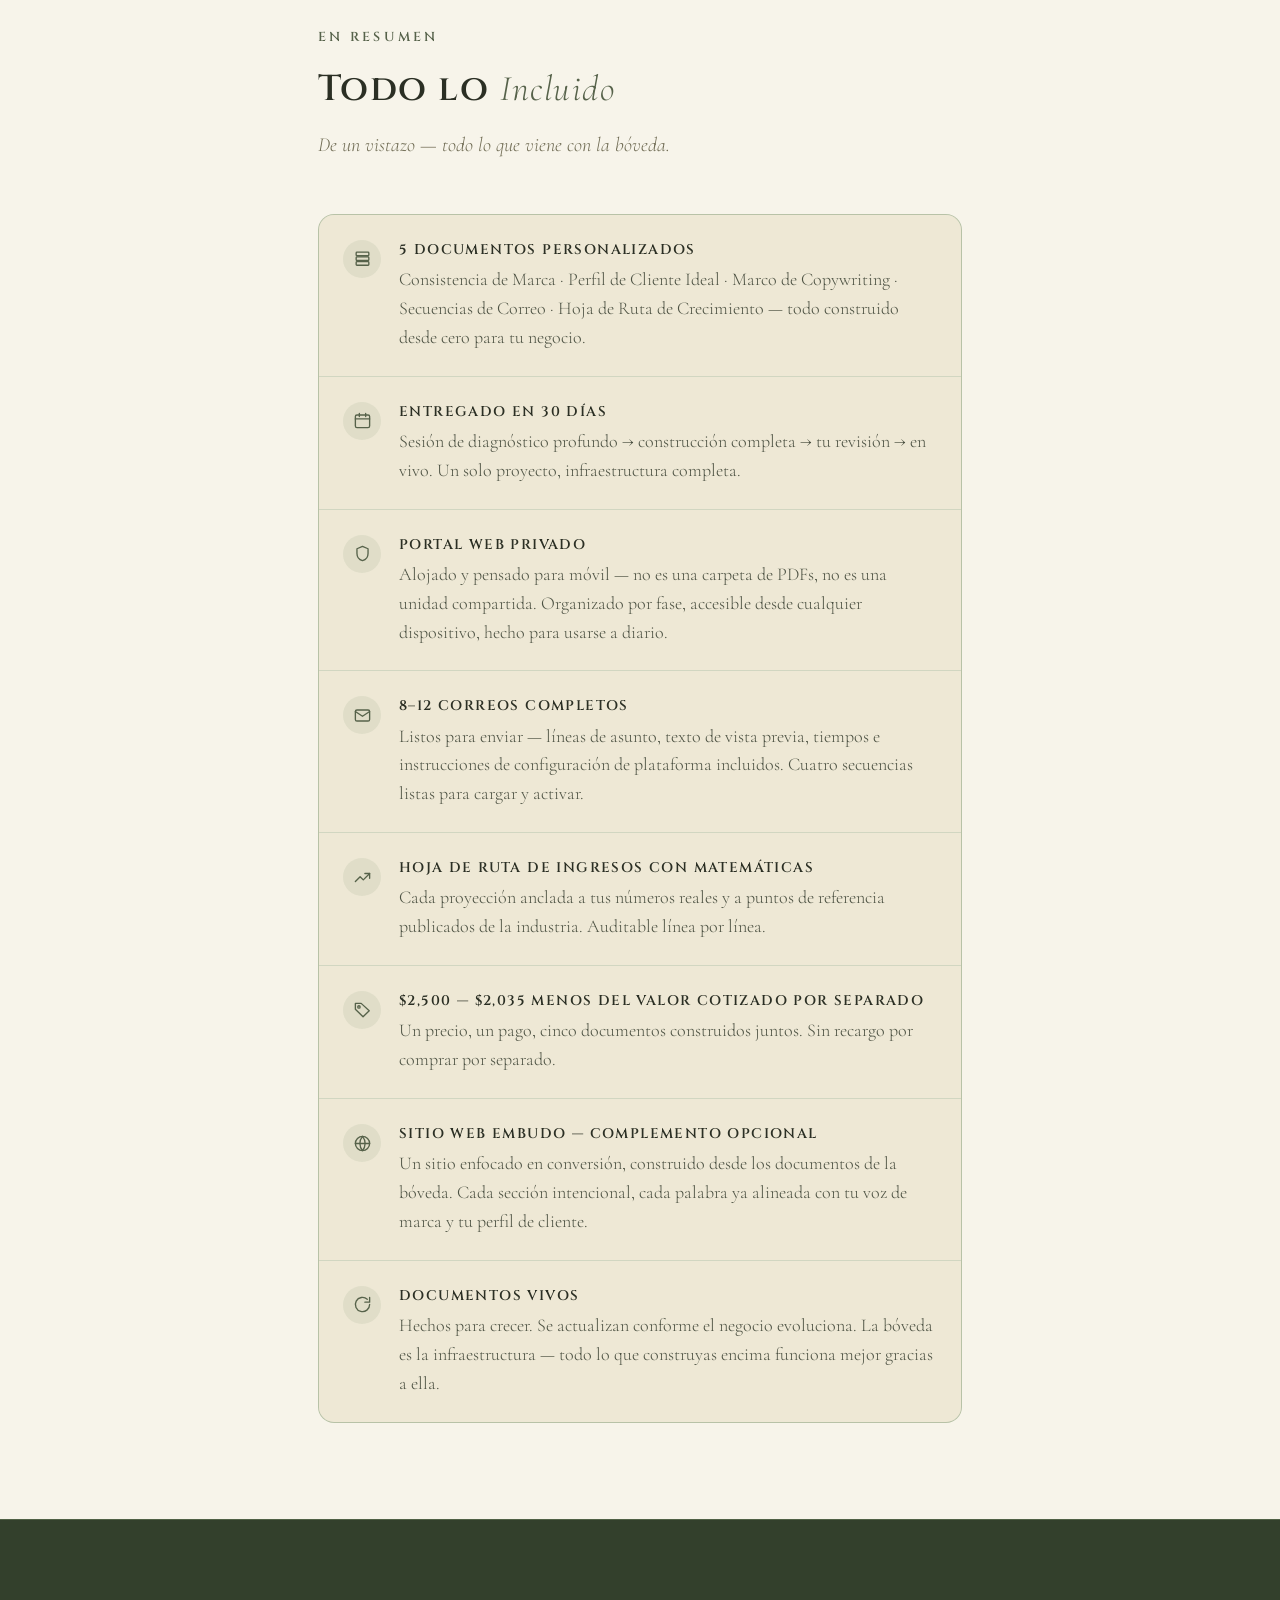
==== commit 2c198a1a: "Update print statement from 'Hello' to 'Goodbye'" ====
--- a/espanol/index.html
+++ b/espanol/index.html
@@ -3,183 +3,249 @@
 <head>
 <meta charset="UTF-8"/>
 <meta name="viewport" content="width=device-width, initial-scale=1.0"/>
-<title>El Marketing Vault — JRZ Consulting Solutions</title>
+<title>La Bóveda de Marketing — JRZ Consulting Solutions</title>
 <link href="https://fonts.googleapis.com/css2?family=Cinzel:wght@400;600;700;900&family=Cormorant+Garamond:ital,wght@0,300;0,400;0,500;0,600;1,300;1,400;1,500&display=swap" rel="stylesheet"/>
 <style>
   *, *::before, *::after { box-sizing: border-box; margin: 0; padding: 0; }
-
   :root {
-    --ink: #0e0c0a;
-    --gold: #c09a38;
-    --gold-light: #d9b85a;
-    --gold-dim: #8a6e20;
-    --gold-rule: rgba(192,154,56,0.3);
-    --cream: #f5f0e8;
-    --cream-dim: #ddd5c4;
-    --smoke: #1c1914;
-    --muted: #7a6e5f;
+    --paper: #f7f4ea;
+    --paper-dim: #eee8d5;
+    --forest: #33402c;
+    --sage: #8a9d76;
+    --sage-light: #b7cf9f;
+    --sage-dim: #56624a;
+    --sage-rule: rgba(138,157,118,0.35);
+    --clay: #ba8659;
+    --clay-light: #d3a97c;
+    --cream: #f7f4ea;
+    --cream-dim: #ddd6bf;
+    --ink: #2b2f24;
+    --ink-soft: #4c5142;
+    --muted: #6e6a52;
+    --radius: 16px;
+    --radius-sm: 9px;
     --body-size: 20px;
     --lead-size: 24px;
     --small-size: 20px;
   }
-
   html { scroll-behavior: smooth; }
-
   body {
-    background: var(--ink);
-    color: var(--cream);
+    background: var(--paper);
+    color: var(--ink);
     font-family: 'Cormorant Garamond', serif;
     font-size: var(--body-size);
-    line-height: 1.8;
+    line-height: 1.85;
     -webkit-font-smoothing: antialiased;
     overflow-x: hidden;
   }
-
+  svg.icon { width: 26px; height: 26px; stroke: currentColor; fill: none; stroke-width: 1.7; stroke-linecap: round; stroke-linejoin: round; display: block; }
+  /* ── CONTAINER ── */
   .wrap {
     width: 100%;
     max-width: 700px;
     margin: 0 auto;
     padding: 0 28px;
   }
-
+  /* ── SECTIONS ── */
   .section {
-    padding: 80px 0;
-    border-top: 1px solid var(--gold-rule);
-  }
-
+    padding: 96px 0;
+    border-top: 1px solid var(--sage-rule);
+  }
   .section:first-of-type { border-top: none; }
-
+  /* ── EYEBROW ── */
   .eyebrow {
     font-family: 'Cinzel', serif;
     font-size: 13px;
     font-weight: 600;
     letter-spacing: 0.25em;
     text-transform: uppercase;
-    color: var(--gold);
+    color: var(--sage-dim);
     display: block;
     margin-bottom: 18px;
   }
-
+  /* ── HEADINGS ── */
   h1, h2, h3 {
     font-family: 'Cinzel', serif;
     letter-spacing: 0.04em;
-    line-height: 1.2;
-    color: var(--cream);
-  }
-
+    line-height: 1.22;
+    color: var(--ink);
+  }
   h1 {
-    font-size: clamp(40px, 10vw, 68px);
+    font-size: clamp(40px, 10vw, 66px);
     font-weight: 700;
     margin-bottom: 10px;
   }
-
   h1 em {
     font-family: 'Cormorant Garamond', serif;
     font-style: italic;
     font-weight: 300;
-    color: var(--gold-light);
+    color: var(--sage-light);
     font-size: 1.08em;
   }
-
   h2 {
     font-size: clamp(26px, 6vw, 36px);
     font-weight: 600;
-    margin-bottom: 14px;
-  }
-
+    margin-bottom: 16px;
+  }
   h2 em {
     font-family: 'Cormorant Garamond', serif;
     font-style: italic;
     font-weight: 300;
-    color: var(--gold-light);
-  }
-
+    color: var(--sage-dim);
+  }
   h3 {
     font-size: 20px;
     font-weight: 600;
     letter-spacing: 0.06em;
     margin-bottom: 10px;
   }
-
+  /* ── BODY TEXT ── */
   p {
     font-size: var(--body-size);
     font-weight: 300;
-    color: var(--cream-dim);
-    line-height: 1.85;
-    margin-bottom: 22px;
-  }
-
+    color: var(--ink-soft);
+    line-height: 1.9;
+    margin-bottom: 24px;
+  }
   p:last-child { margin-bottom: 0; }
-
   .lead {
     font-size: var(--lead-size);
     font-weight: 400;
-    color: var(--cream);
-    line-height: 1.75;
-    margin-bottom: 28px;
-  }
-
+    color: var(--ink);
+    line-height: 1.8;
+    margin-bottom: 30px;
+  }
   .lead strong {
-    color: var(--gold-light);
+    color: var(--sage-dim);
     font-weight: 600;
   }
-
   .section-intro {
     font-size: 20px;
     font-style: italic;
     font-weight: 300;
     color: var(--muted);
-    margin-bottom: 48px;
+    margin-bottom: 52px;
     line-height: 1.7;
   }
-
+  /* ── PULL QUOTE ── */
   .pull-quote {
-    border-left: 3px solid var(--gold);
-    padding: 18px 0 18px 28px;
-    margin: 40px 0;
-  }
-
+    border-left: 3px solid var(--sage);
+    padding: 20px 0 20px 28px;
+    margin: 44px 0;
+  }
   .pull-quote p {
     font-size: 22px;
     font-style: italic;
     font-weight: 400;
-    color: var(--cream);
-    line-height: 1.65;
+    color: var(--ink);
+    line-height: 1.7;
     margin: 0;
   }
-
+  /* ── SCROLL REVEAL ── */
+  .reveal {
+    opacity: 0;
+    transform: translateY(20px);
+    transition: opacity 0.8s ease, transform 0.8s ease;
+  }
+  .reveal.visible {
+    opacity: 1;
+    transform: translateY(0);
+  }
+  @media (prefers-reduced-motion: reduce) {
+    .reveal { opacity: 1; transform: none; transition: none; }
+  }
+  /* ── PROGRESS TRACKER ── */
+  .tracker {
+    position: sticky;
+    top: 0;
+    z-index: 40;
+    background: rgba(247,244,234,0.92);
+    backdrop-filter: blur(6px);
+    border-bottom: 1px solid var(--sage-rule);
+    opacity: 0;
+    transform: translateY(-100%);
+    transition: opacity 0.4s ease, transform 0.4s ease;
+    pointer-events: none;
+  }
+  .tracker.visible { opacity: 1; transform: translateY(0); pointer-events: auto; }
+  .tracker-inner {
+    max-width: 700px;
+    margin: 0 auto;
+    display: flex;
+    align-items: center;
+    justify-content: space-between;
+    padding: 14px 28px;
+    gap: 6px;
+    overflow-x: auto;
+  }
+  .tracker-step {
+    display: flex;
+    align-items: center;
+    gap: 8px;
+    text-decoration: none;
+    flex-shrink: 0;
+    padding: 4px 2px;
+  }
+  .tracker-dot {
+    width: 8px; height: 8px; border-radius: 50%;
+    background: var(--sage-rule);
+    transition: background 0.3s ease, transform 0.3s ease;
+    flex-shrink: 0;
+  }
+  .tracker-step.active .tracker-dot { background: var(--sage); transform: scale(1.3); }
+  .tracker-label {
+    font-family: 'Cinzel', serif;
+    font-size: 10.5px;
+    letter-spacing: 0.1em;
+    text-transform: uppercase;
+    color: var(--muted);
+    white-space: nowrap;
+    transition: color 0.3s ease;
+  }
+  .tracker-step.active .tracker-label { color: var(--ink); font-weight: 600; }
+  .tracker-line {
+    flex: 1;
+    height: 1px;
+    background: var(--sage-rule);
+    margin: 0 2px;
+    min-width: 10px;
+  }
+  @media (max-width: 620px) {
+    .tracker-label { display: none; }
+    .tracker-inner { justify-content: center; gap: 10px; padding: 14px 20px; }
+  }
+  /* ── HERO ── */
   .hero {
-    padding: 100px 0 88px;
+    padding: 110px 0 96px;
     text-align: center;
     border-top: none;
-  }
-
+    background: var(--forest);
+    color: var(--cream);
+  }
+  .hero h1 { color: var(--cream); }
   .hero-rule {
     width: 1px;
     height: 64px;
-    background: linear-gradient(to bottom, transparent, var(--gold));
+    background: linear-gradient(to bottom, transparent, var(--sage-light));
     margin: 0 auto 40px;
   }
-
   .brand-mark {
     font-family: 'Cinzel', serif;
     font-size: 13px;
     letter-spacing: 0.3em;
     text-transform: uppercase;
-    color: var(--gold-dim);
+    color: var(--sage-light);
     margin-bottom: 40px;
   }
-
   .hero-sub {
     font-size: 22px;
     font-weight: 300;
     font-style: italic;
-    color: var(--muted);
+    color: var(--cream-dim);
     max-width: 500px;
     margin: 32px auto 0;
-    line-height: 1.65;
-  }
-
+    line-height: 1.7;
+  }
   .divider-label {
     display: flex;
     align-items: center;
@@ -192,60 +258,124 @@
     content: '';
     flex: 1;
     height: 1px;
-    background: var(--gold-rule);
+    background: rgba(183,207,159,0.3);
   }
   .divider-label span {
     font-family: 'Cinzel', serif;
     font-size: 12px;
     letter-spacing: 0.24em;
-    color: var(--gold-dim);
+    color: var(--sage-light);
     text-transform: uppercase;
     white-space: nowrap;
   }
-
+  /* ── STEP ONE BADGE ── */
   .step-badge {
     display: inline-flex;
     align-items: center;
-    gap: 12px;
-    border: 1px solid var(--gold-dim);
-    padding: 12px 20px;
+    gap: 14px;
+    border: 1px solid var(--sage-rule);
+    border-radius: var(--radius-sm);
+    padding: 14px 22px;
     margin-bottom: 36px;
-    background: rgba(192,154,56,0.05);
-  }
-
+    background: var(--paper-dim);
+  }
   .step-badge-num {
     font-family: 'Cinzel', serif;
     font-size: 28px;
     font-weight: 700;
-    color: var(--gold);
+    color: var(--sage-dim);
     line-height: 1;
   }
-
-  .step-badge-text { text-align: left; }
-
+  .step-badge-text {
+    text-align: left;
+  }
   .step-badge-text strong {
     font-family: 'Cinzel', serif;
-    font-size: 13px;
+    font-size: 11px;
     font-weight: 600;
-    letter-spacing: 0.14em;
+    letter-spacing: 0.18em;
     text-transform: uppercase;
-    color: var(--cream);
+    color: var(--ink);
     display: block;
   }
-
   .step-badge-text span {
-    font-size: 20px;
+    font-size: 14px;
     font-style: italic;
     color: var(--muted);
   }
-
-  /* ACCORDION */
+  /* ── CHAOS → CLARITY VISUAL ── */
+  .relief-visual {
+    margin: 44px 0 8px;
+    border: 1px solid var(--sage-rule);
+    border-radius: var(--radius);
+    background: var(--paper-dim);
+    padding: 32px 24px 24px;
+  }
+  .relief-visual svg { width: 100%; height: auto; display: block; }
+  .relief-caption {
+    display: flex;
+    justify-content: space-between;
+    margin-top: 6px;
+    padding: 0 4px;
+  }
+  .relief-caption span {
+    font-family: 'Cinzel', serif;
+    font-size: 11px;
+    letter-spacing: 0.16em;
+    text-transform: uppercase;
+  }
+  .relief-caption .from { color: #a15f42; }
+  .relief-caption .to { color: var(--sage-dim); }
+  /* ── EXPAND HINT ── */
+  .expand-hint {
+    display: flex;
+    align-items: center;
+    gap: 12px;
+    background: rgba(138,157,118,0.12);
+    border: 1px solid var(--sage-rule);
+    border-radius: 999px;
+    padding: 13px 22px;
+    margin-bottom: 40px;
+  }
+  .expand-hint-icon {
+    flex-shrink: 0;
+    width: 30px; height: 30px;
+    border-radius: 50%;
+    background: var(--sage-dim);
+    color: var(--cream);
+    display: flex; align-items: center; justify-content: center;
+    animation: hintBounce 2.2s ease-in-out infinite;
+  }
+  .expand-hint-icon svg { width: 15px; height: 15px; }
+  .expand-hint span {
+    font-size: 17px;
+    font-style: italic;
+    color: var(--ink-soft);
+    line-height: 1.5;
+  }
+  .expand-hint strong {
+    color: var(--ink);
+    font-weight: 600;
+    font-style: normal;
+  }
+  @keyframes hintBounce {
+    0%, 100% { transform: translateY(0); }
+    50% { transform: translateY(3px); }
+  }
+  @media (prefers-reduced-motion: reduce) {
+    .expand-hint-icon { animation: none; }
+  }
+  @media (max-width: 560px) {
+    .expand-hint { border-radius: var(--radius); align-items: flex-start; }
+  }
+  /* ── ACCORDION ── */
   .accordion {
-    border: 1px solid var(--gold-rule);
-    margin-bottom: 16px;
-    background: var(--smoke);
-  }
-
+    border: 1px solid var(--sage-rule);
+    border-radius: var(--radius);
+    margin-bottom: 20px;
+    background: var(--paper-dim);
+    overflow: hidden;
+  }
   .accordion-header {
     width: 100%;
     background: none;
@@ -253,46 +383,54 @@
     padding: 28px 28px;
     display: flex;
     align-items: flex-start;
-    gap: 20px;
+    gap: 18px;
     cursor: pointer;
     text-align: left;
     transition: background 0.2s;
   }
-
-  .accordion-header:hover { background: rgba(192,154,56,0.04); }
-
+  .accordion-header:hover {
+    background: rgba(138,157,118,0.08);
+  }
+  .accordion-icon {
+    flex-shrink: 0;
+    width: 44px; height: 44px;
+    border-radius: 50%;
+    background: rgba(138,157,118,0.14);
+    display: flex; align-items: center; justify-content: center;
+    color: var(--sage-dim);
+    margin-top: 2px;
+  }
+  .accordion-icon svg { width: 22px; height: 22px; }
   .accordion-num {
     font-family: 'Cinzel', serif;
     font-size: 13px;
     font-weight: 600;
     letter-spacing: 0.18em;
-    color: var(--gold-dim);
+    color: var(--sage-dim);
     flex-shrink: 0;
     margin-top: 4px;
-    width: 28px;
-  }
-
-  .accordion-title-block { flex: 1; }
-
+    width: 26px;
+  }
+  .accordion-title-block {
+    flex: 1;
+  }
   .accordion-tag {
     font-family: 'Cinzel', serif;
     font-size: 11px;
     letter-spacing: 0.2em;
     text-transform: uppercase;
-    color: var(--gold);
+    color: var(--sage-dim);
     display: block;
     margin-bottom: 6px;
   }
-
   .accordion-title {
     font-family: 'Cinzel', serif;
     font-size: 20px;
     font-weight: 600;
     letter-spacing: 0.05em;
-    color: var(--cream);
+    color: var(--ink);
     line-height: 1.3;
   }
-
   .accordion-summary {
     font-size: 20px;
     font-style: italic;
@@ -301,107 +439,79 @@
     line-height: 1.55;
     font-weight: 300;
   }
-
   .accordion-arrow {
     font-size: 22px;
-    color: var(--gold-dim);
+    color: var(--sage-dim);
     flex-shrink: 0;
     transition: transform 0.3s;
     margin-top: 2px;
     line-height: 1;
   }
-
-  .accordion.open .accordion-arrow { transform: rotate(180deg); }
-  .accordion.open { border-color: var(--gold-dim); }
-
+  .accordion.open .accordion-arrow {
+    transform: rotate(180deg);
+  }
+  .accordion.open {
+    border-color: var(--sage-dim);
+  }
   .accordion-body {
     display: none;
-    padding: 0 28px 28px 76px;
-    border-top: 1px solid var(--gold-rule);
-  }
-
-  .accordion.open .accordion-body { display: block; }
-
-  .accordion-body p {
-    font-size: 20px;
-    margin-top: 20px;
-    margin-bottom: 16px;
-  }
-
+    padding: 0 28px 32px 88px;
+    border-top: 1px solid var(--sage-rule);
+  }
   /* ── MOBILE ACCORDION OVERRIDES ── */
   @media (max-width: 600px) {
     .accordion-header {
-      padding: 28px 20px 24px 20px;
+      padding: 26px 20px 22px 20px;
       flex-wrap: wrap;
-      gap: 0;
+      gap: 14px;
     }
-
-    .accordion-num {
-      font-size: 11px;
-      letter-spacing: 0.22em;
-      color: var(--gold);
-      width: 100%;
-      margin-bottom: 6px;
-      margin-top: 0;
-    }
-
+    .accordion-num { display: none; }
     .accordion-title-block {
       width: 100%;
       flex: none;
       padding-right: 0;
     }
-
     .accordion-tag {
       font-size: 11px;
       margin-bottom: 8px;
     }
-
     .accordion-title {
       font-size: 22px;
       line-height: 1.35;
     }
-
     .accordion-summary {
       display: none;
     }
-
     .accordion-arrow {
       width: 100%;
       text-align: right;
       font-size: 24px;
-      margin-top: 16px;
+      margin-top: 4px;
       display: block;
     }
-
     .accordion-body {
       padding: 0 20px 28px 20px;
     }
-
     .accordion-body p {
       font-size: 20px;
     }
-
     /* Bar chart mobile fix */
     .bar-chart {
       gap: 4px;
       height: 100px;
     }
-
     .bar-val {
       font-size: 10px;
       letter-spacing: 0;
     }
-
     .bar-name {
       font-size: 10px;
       line-height: 1.2;
     }
-
     .graph-preview {
       padding: 20px 14px;
       overflow-x: hidden;
     }
-
     /* Site example header mobile fix */
     .site-example-header {
       flex-direction: column;
@@ -409,144 +519,144 @@
       gap: 14px;
       padding: 20px 20px;
     }
-
     .site-link-btn {
       width: 100%;
       text-align: center;
       padding: 14px 18px;
     }
   }
-
+  .accordion.open .accordion-body {
+    display: block;
+  }
+  .accordion-body p {
+    font-size: 20px;
+    margin-top: 20px;
+    margin-bottom: 16px;
+  }
   .depth-note {
     font-size: 20px;
     font-style: italic;
-    color: var(--gold-dim);
-    border-top: 1px solid var(--gold-rule);
+    color: var(--sage-dim);
+    border-top: 1px solid var(--sage-rule);
     padding-top: 14px;
     margin-top: 8px;
     line-height: 1.6;
   }
-
-  /* FUNNEL SPINE */
+  /* ── FUNNEL SPINE ── */
   .funnel-item {
     display: flex;
     gap: 0;
     position: relative;
   }
-
   .funnel-spine {
     display: flex;
     flex-direction: column;
     align-items: center;
     flex-shrink: 0;
-    width: 48px;
-  }
-
+    width: 52px;
+  }
   .funnel-dot {
-    width: 14px;
-    height: 14px;
+    width: 40px;
+    height: 40px;
     border-radius: 50%;
-    background: var(--gold);
-    border: 2px solid var(--ink);
+    background: rgba(138,157,118,0.14);
+    border: 1px solid var(--sage-rule);
+    color: var(--sage-dim);
+    display: flex; align-items: center; justify-content: center;
     flex-shrink: 0;
     margin-top: 6px;
     z-index: 1;
   }
-
+  .funnel-dot svg { width: 19px; height: 19px; }
   .funnel-line {
     width: 1px;
     flex: 1;
-    background: var(--gold-dim);
-    min-height: 20px;
-  }
-
+    background: var(--sage-rule);
+    min-height: 24px;
+  }
   .funnel-item:last-child .funnel-line { display: none; }
-
   .funnel-content {
     flex: 1;
-    background: var(--smoke);
-    border: 1px solid var(--gold-rule);
+    background: var(--paper-dim);
+    border: 1px solid var(--sage-rule);
+    border-radius: var(--radius);
     padding: 26px 24px;
-    margin-bottom: 2px;
-  }
-
+    margin-bottom: 18px;
+    margin-left: 4px;
+  }
   .funnel-phase-label {
     font-family: 'Cinzel', serif;
     font-size: 12px;
     letter-spacing: 0.24em;
     text-transform: uppercase;
-    color: var(--gold);
+    color: var(--sage-dim);
     margin-bottom: 6px;
     display: block;
   }
-
   .funnel-phase-title {
     font-family: 'Cinzel', serif;
     font-size: 20px;
     font-weight: 600;
-    color: var(--cream);
+    color: var(--ink);
     margin-bottom: 10px;
     letter-spacing: 0.05em;
   }
-
   .funnel-content p {
     font-size: 20px;
     color: var(--muted);
     margin: 0;
     line-height: 1.7;
   }
-
+  /* ── FRAMEWORK BOX ── */
   .framework-box {
-    border: 1px solid var(--gold-dim);
-    padding: 36px 28px;
+    border: 1px solid var(--sage-dim);
+    border-radius: var(--radius);
+    padding: 38px 28px;
     text-align: center;
-    margin: 0 0 40px;
-    background: rgba(192,154,56,0.04);
-  }
-
+    margin: 0 0 44px;
+    background: rgba(138,157,118,0.08);
+  }
   .framework-label {
     font-family: 'Cinzel', serif;
     font-size: 12px;
     letter-spacing: 0.24em;
     text-transform: uppercase;
-    color: var(--gold-dim);
+    color: var(--sage-dim);
     display: block;
     margin-bottom: 14px;
   }
-
   .framework-name {
     font-family: 'Cinzel', serif;
     font-size: 24px;
     font-weight: 700;
-    letter-spacing: 0.12em;
-    color: var(--cream);
+    letter-spacing: 0.1em;
+    color: var(--ink);
     margin-bottom: 8px;
   }
-
   .framework-sub {
-    font-size: 20px;
+    font-size: 18px;
     font-style: italic;
     font-weight: 300;
     color: var(--muted);
   }
-
+  /* ── GRAPH PREVIEW ── */
   .graph-preview {
-    background: var(--smoke);
-    border: 1px solid var(--gold-rule);
+    background: var(--forest);
+    border: 1px solid var(--sage-rule);
+    border-radius: var(--radius);
     padding: 28px 24px;
     margin: 32px 0;
   }
-
   .graph-label {
     font-family: 'Cinzel', serif;
     font-size: 13px;
     letter-spacing: 0.2em;
     text-transform: uppercase;
-    color: var(--gold-dim);
+    color: var(--sage-light);
     margin-bottom: 20px;
     display: block;
   }
-
+  /* Bar chart */
   .bar-chart {
     display: flex;
     align-items: flex-end;
@@ -554,7 +664,6 @@
     height: 120px;
     margin-bottom: 12px;
   }
-
   .bar-wrap {
     flex: 1;
     display: flex;
@@ -564,56 +673,51 @@
     height: 100%;
     justify-content: flex-end;
   }
-
   .bar {
     width: 100%;
-    background: var(--gold-dim);
-    border-radius: 2px 2px 0 0;
-  }
-
-  .bar.highlight { background: var(--gold); }
-
+    background: var(--sage-dim);
+    border-radius: 4px 4px 0 0;
+    transition: background 0.2s;
+    position: relative;
+  }
+  .bar.highlight { background: var(--sage); }
   .bar-val {
     font-family: 'Cinzel', serif;
     font-size: 13px;
-    color: var(--gold-light);
+    color: var(--sage-light);
     font-weight: 600;
   }
-
   .bar-name {
     font-size: 13px;
-    color: var(--muted);
+    color: var(--cream-dim);
     text-align: center;
     line-height: 1.3;
   }
-
   .graph-note {
     font-size: 20px;
     font-style: italic;
-    color: var(--muted);
+    color: var(--cream-dim);
     margin-top: 8px;
     text-align: center;
   }
-
+  /* Roadmap phases */
   .phase-row {
     display: flex;
     gap: 6px;
     margin-bottom: 8px;
   }
-
   .phase-block {
     flex: 1;
     padding: 10px 8px;
+    border-radius: var(--radius-sm);
     text-align: center;
-    background: rgba(192,154,56,0.08);
-    border: 1px solid var(--gold-rule);
-  }
-
+    background: rgba(138,157,118,0.1);
+    border: 1px solid var(--sage-rule);
+  }
   .phase-block.active {
-    background: var(--gold-dim);
-    border-color: var(--gold);
-  }
-
+    background: var(--sage-dim);
+    border-color: var(--sage);
+  }
   .phase-block-label {
     font-family: 'Cinzel', serif;
     font-size: 12px;
@@ -623,21 +727,20 @@
     display: block;
     margin-bottom: 3px;
   }
-
   .phase-block-val {
     font-family: 'Cinzel', serif;
     font-size: 17px;
     font-weight: 700;
-    color: var(--gold-light);
-  }
-
+    color: var(--sage-light);
+  }
+  /* ── WEBSITE FUNNEL SECTION ── */
   .site-example {
-    border: 1px solid var(--gold-rule);
-    background: var(--smoke);
-    margin-bottom: 20px;
+    border: 1px solid var(--sage-rule);
+    border-radius: var(--radius);
+    background: var(--forest);
+    margin-bottom: 24px;
     overflow: hidden;
   }
-
   .site-example-header {
     padding: 22px 24px;
     display: flex;
@@ -645,7 +748,6 @@
     justify-content: space-between;
     gap: 16px;
   }
-
   .site-example-name {
     font-family: 'Cinzel', serif;
     font-size: 20px;
@@ -653,55 +755,51 @@
     color: var(--cream);
     letter-spacing: 0.06em;
   }
-
   .site-example-type {
     font-size: 20px;
     font-style: italic;
-    color: var(--muted);
+    color: var(--cream-dim);
     margin-top: 3px;
   }
-
   .site-link-btn {
     font-family: 'Cinzel', serif;
     font-size: 13px;
     letter-spacing: 0.16em;
     text-transform: uppercase;
-    color: var(--gold);
-    border: 1px solid var(--gold-dim);
-    padding: 10px 18px;
+    color: var(--sage-light);
+    border: 1px solid var(--sage-dim);
+    border-radius: 999px;
+    padding: 10px 20px;
     text-decoration: none;
     white-space: nowrap;
     flex-shrink: 0;
     transition: background 0.2s, color 0.2s;
   }
-
-  .site-link-btn:hover { background: var(--gold); color: var(--ink); }
-
+  .site-link-btn:hover {
+    background: var(--sage);
+    color: var(--forest);
+  }
   .site-funnel-steps {
-    border-top: 1px solid var(--gold-rule);
+    border-top: 1px solid var(--sage-rule);
     padding: 20px 24px;
   }
-
   .funnel-step-row {
     display: flex;
     align-items: flex-start;
     gap: 16px;
     padding: 14px 0;
-    border-bottom: 1px solid rgba(192,154,56,0.1);
-  }
-
+    border-bottom: 1px solid rgba(138,157,118,0.14);
+  }
   .funnel-step-row:last-child { border-bottom: none; }
-
   .funnel-step-num {
     font-family: 'Cinzel', serif;
     font-size: 13px;
     font-weight: 700;
-    color: var(--gold);
+    color: var(--sage-light);
     flex-shrink: 0;
     width: 24px;
     margin-top: 2px;
   }
-
   .funnel-step-name {
     font-family: 'Cinzel', serif;
     font-size: 15px;
@@ -709,86 +807,241 @@
     color: var(--cream);
     letter-spacing: 0.05em;
     flex-shrink: 0;
-    width: 110px;
+    width: 100px;
     margin-top: 2px;
   }
-
   .funnel-step-desc {
     font-size: 20px;
-    color: var(--muted);
+    color: var(--cream-dim);
     line-height: 1.6;
   }
-
   .coming-soon-badge {
     display: inline-block;
     font-family: 'Cinzel', serif;
     font-size: 11px;
     letter-spacing: 0.16em;
     text-transform: uppercase;
-    color: var(--gold-dim);
-    border: 1px solid var(--gold-dim);
-    padding: 3px 10px;
+    color: var(--sage-light);
+    border: 1px solid var(--sage-dim);
+    border-radius: 999px;
+    padding: 3px 12px;
     margin-left: 10px;
     vertical-align: middle;
   }
-
+  /* ── SUMMARY GRID ── */
   .summary-grid {
     display: flex;
     flex-direction: column;
     gap: 1px;
-    background: var(--gold-rule);
-    border: 1px solid var(--gold-rule);
+    background: var(--sage-rule);
+    border: 1px solid var(--sage-rule);
+    border-radius: var(--radius);
+    overflow: hidden;
     margin-top: 40px;
   }
-
   .summary-row {
     display: flex;
     align-items: flex-start;
     gap: 18px;
-    padding: 22px 24px;
-    background: var(--smoke);
-  }
-
+    padding: 24px 24px;
+    background: var(--paper-dim);
+  }
   .summary-icon {
-    color: var(--gold);
-    font-size: 16px;
     flex-shrink: 0;
-    margin-top: 3px;
-    width: 22px;
-    text-align: center;
-  }
-
+    width: 38px; height: 38px;
+    border-radius: 50%;
+    background: rgba(138,157,118,0.14);
+    color: var(--sage-dim);
+    display: flex; align-items: center; justify-content: center;
+    margin-top: 1px;
+  }
+  .summary-icon svg { width: 19px; height: 19px; }
   .summary-text {
-    font-size: 20px;
+    font-size: 18px;
     font-weight: 300;
-    color: var(--cream-dim);
+    color: var(--ink-soft);
     line-height: 1.6;
   }
-
   .summary-text strong {
     font-family: 'Cinzel', serif;
     font-size: 14px;
     font-weight: 600;
     letter-spacing: 0.1em;
     text-transform: uppercase;
-    color: var(--cream);
+    color: var(--ink);
     display: block;
     margin-bottom: 4px;
   }
-
+  /* ── INVESTMENT / PRICE ANCHOR ── */
+  .value-stack {
+    border: 1px solid var(--sage-rule);
+    border-radius: var(--radius);
+    background: var(--paper-dim);
+    overflow: hidden;
+    margin-top: 8px;
+  }
+  .value-row {
+    display: flex;
+    justify-content: space-between;
+    align-items: center;
+    gap: 16px;
+    padding: 20px 24px;
+    border-bottom: 1px solid var(--sage-rule);
+  }
+  .value-row:last-child { border-bottom: none; }
+  .value-row-name {
+    font-size: 19px;
+    color: var(--ink-soft);
+  }
+  .value-row-price {
+    font-family: 'Cinzel', serif;
+    font-size: 16px;
+    font-weight: 600;
+    color: var(--muted);
+    text-decoration: line-through;
+    text-decoration-color: var(--sage-dim);
+    white-space: nowrap;
+  }
+  .value-row.total {
+    background: rgba(138,157,118,0.12);
+    padding: 22px 24px;
+  }
+  .value-row.total .value-row-name {
+    font-family: 'Cinzel', serif;
+    font-size: 13px;
+    font-weight: 600;
+    letter-spacing: 0.12em;
+    text-transform: uppercase;
+    color: var(--ink);
+  }
+  .value-row.total .value-row-price {
+    font-size: 20px;
+  }
+  .price-reveal {
+    text-align: center;
+    margin-top: 36px;
+  }
+  .price-reveal-num {
+    font-family: 'Cinzel', serif;
+    font-size: clamp(48px, 10vw, 64px);
+    font-weight: 700;
+    color: var(--ink);
+    letter-spacing: 0.02em;
+    line-height: 1;
+    margin: 6px 0 14px;
+  }
+  .price-reveal-save {
+    display: inline-block;
+    font-family: 'Cinzel', serif;
+    font-size: 13px;
+    letter-spacing: 0.1em;
+    text-transform: uppercase;
+    color: var(--forest);
+    background: var(--clay-light);
+    border-radius: 999px;
+    padding: 9px 20px;
+    margin-top: 6px;
+  }
+  /* ── MID-PAGE CTA ── */
+  .mid-cta {
+    display: flex;
+    align-items: center;
+    justify-content: space-between;
+    gap: 20px;
+    flex-wrap: wrap;
+    margin-top: 48px;
+    padding: 26px 28px;
+    border: 1px solid var(--sage-dim);
+    border-radius: var(--radius);
+    background: rgba(138,157,118,0.09);
+  }
+  .mid-cta-text { flex: 1; min-width: 200px; }
+  .mid-cta-text strong {
+    font-family: 'Cinzel', serif;
+    font-size: 15px;
+    font-weight: 600;
+    letter-spacing: 0.04em;
+    color: var(--ink);
+    display: block;
+    margin-bottom: 4px;
+  }
+  .mid-cta-text span {
+    font-size: 18px;
+    font-style: italic;
+    color: var(--muted);
+  }
+  .mid-cta-btn {
+    font-family: 'Cinzel', serif;
+    font-size: 12.5px;
+    font-weight: 600;
+    letter-spacing: 0.14em;
+    text-transform: uppercase;
+    color: var(--forest);
+    background: var(--clay);
+    border-radius: 999px;
+    padding: 15px 28px;
+    text-decoration: none;
+    white-space: nowrap;
+    flex-shrink: 0;
+    transition: background 0.2s, transform 0.2s;
+  }
+  .mid-cta-btn:hover { background: var(--clay-light); transform: translateY(-1px); }
+  @media (max-width: 560px) {
+    .mid-cta { flex-direction: column; align-items: stretch; text-align: center; padding: 24px 22px; }
+  }
+  /* ── FLOATING CTA ── */
+  .floating-cta {
+    position: fixed;
+    right: 24px;
+    bottom: 24px;
+    z-index: 60;
+    display: flex;
+    align-items: center;
+    gap: 10px;
+    background: var(--clay);
+    color: var(--forest);
+    border-radius: 999px;
+    padding: 15px 24px 15px 16px;
+    text-decoration: none;
+    box-shadow: 0 6px 24px rgba(43,47,36,0.22);
+    font-family: 'Cinzel', serif;
+    font-size: 12.5px;
+    font-weight: 600;
+    letter-spacing: 0.1em;
+    text-transform: uppercase;
+    transition: background 0.2s, transform 0.2s, box-shadow 0.2s;
+    animation: floatPulse 3.5s ease-in-out infinite;
+  }
+  .floating-cta svg { width: 20px; height: 20px; stroke-width: 2; flex-shrink: 0; }
+  .floating-cta:hover { background: var(--clay-light); transform: translateY(-2px); box-shadow: 0 10px 30px rgba(43,47,36,0.28); }
+  @keyframes floatPulse {
+    0%, 100% { box-shadow: 0 6px 24px rgba(43,47,36,0.22); }
+    50% { box-shadow: 0 6px 24px rgba(186,134,89,0.45); }
+  }
+  @media (max-width: 560px) {
+    .floating-cta { right: 16px; bottom: 16px; padding: 13px 18px 13px 13px; font-size: 11px; gap: 8px; }
+    .floating-cta svg { width: 18px; height: 18px; }
+  }
+  @media (prefers-reduced-motion: reduce) {
+    .floating-cta { animation: none; }
+  }
+  /* ── CTA ── */
   .cta-section {
     text-align: center;
-    padding: 80px 0 100px;
-    border-top: 1px solid var(--gold-rule);
-  }
-
+    padding: 96px 0 110px;
+    border-top: 1px solid var(--sage-rule);
+    background: var(--forest);
+    color: var(--cream);
+  }
+  .cta-section h2 { color: var(--cream); }
+  .cta-section h2 em { color: var(--sage-light); }
+  .cta-section .eyebrow { color: var(--sage-light); }
   .cta-section p {
     max-width: 500px;
     margin: 0 auto 40px;
     font-size: 21px;
     color: var(--cream-dim);
   }
-
   .cta-btn {
     display: inline-block;
     font-family: 'Cinzel', serif;
@@ -796,474 +1049,536 @@
     font-weight: 600;
     letter-spacing: 0.2em;
     text-transform: uppercase;
-    color: var(--ink);
-    background: var(--gold);
+    color: var(--forest);
+    background: var(--clay);
+    border-radius: 999px;
     padding: 22px 48px;
     text-decoration: none;
-    transition: background 0.2s;
-  }
-
-  .cta-btn:hover { background: var(--gold-light); }
-
+    transition: background 0.2s, transform 0.2s;
+  }
+  .cta-btn:hover { background: var(--clay-light); transform: translateY(-1px); }
   .cta-note {
     display: block;
     font-size: 20px;
     font-style: italic;
-    color: var(--muted);
+    color: var(--cream-dim);
     margin-top: 22px;
   }
-
+  /* ── FOOTER ── */
   .footer {
-    border-top: 1px solid var(--gold-rule);
+    border-top: 1px solid var(--sage-rule);
     padding: 44px 0;
     text-align: center;
-  }
-
+    background: var(--forest);
+  }
   .footer-brand {
     font-family: 'Cinzel', serif;
     font-size: 20px;
     font-weight: 600;
     letter-spacing: 0.18em;
-    color: var(--gold-dim);
+    color: var(--sage-light);
     margin-bottom: 10px;
   }
-
   .footer-note {
     font-size: 20px;
-    color: var(--muted);
+    color: var(--cream-dim);
     font-style: italic;
   }
-
+  /* ── INLINE RULE ── */
   .rule {
     width: 48px;
     height: 1px;
-    background: var(--gold-dim);
+    background: var(--sage-dim);
     margin: 44px 0;
   }
 </style>
 </head>
 <body>
-
+<!-- ═══════════════════════════════════ ICON SPRITE -->
+<svg style="display:none" aria-hidden="true">
+  <symbol id="icon-compass" viewBox="0 0 24 24"><circle cx="12" cy="12" r="9"/><path d="M14.8 9.2l-2 3.6-3.6 2 2-3.6z"/></symbol>
+  <symbol id="icon-target" viewBox="0 0 24 24"><circle cx="12" cy="12" r="9"/><circle cx="12" cy="12" r="5"/><circle cx="12" cy="12" r="1"/></symbol>
+  <symbol id="icon-quill" viewBox="0 0 24 24"><path d="M12 20h9"/><path d="M16.5 3.5a2.12 2.12 0 013 3L7 19l-4 1 1-4z"/></symbol>
+  <symbol id="icon-mail" viewBox="0 0 24 24"><rect x="3" y="5" width="18" height="14" rx="2"/><path d="M3 7l9 6 9-6"/></symbol>
+  <symbol id="icon-map" viewBox="0 0 24 24"><path d="M3 17l6-6 4 4 8-8"/><path d="M15 7h6v6"/></symbol>
+  <symbol id="icon-stack" viewBox="0 0 24 24"><rect x="4" y="4" width="16" height="4.5" rx="1"/><rect x="4" y="10" width="16" height="4.5" rx="1"/><rect x="4" y="16" width="16" height="4.5" rx="1"/></symbol>
+  <symbol id="icon-calendar" viewBox="0 0 24 24"><rect x="3" y="5" width="18" height="16" rx="2"/><path d="M16 3v4M8 3v4M3 10h18"/></symbol>
+  <symbol id="icon-lock" viewBox="0 0 24 24"><path d="M12 3l7 3v6c0 5-3.5 8-7 9-3.5-1-7-4-7-9V6z"/></symbol>
+  <symbol id="icon-tag" viewBox="0 0 24 24"><path d="M20.5 12.3L12.7 20 3 10.3V3h7.3z"/><circle cx="7.5" cy="7.5" r="1.5"/></symbol>
+  <symbol id="icon-globe" viewBox="0 0 24 24"><circle cx="12" cy="12" r="9"/><path d="M3 12h18"/><path d="M12 3a14 14 0 010 18M12 3a14 14 0 000 18"/></symbol>
+  <symbol id="icon-loop" viewBox="0 0 24 24"><path d="M21 12a9 9 0 11-3-6.7"/><path d="M21 3v6h-6"/></symbol>
+  <symbol id="icon-leaf" viewBox="0 0 24 24"><path d="M12 21c7-2 9-8 9-15-7 0-13 2-15 9 2 3 4 5 6 6z"/><path d="M9 15c3-3 6-6 12-11"/></symbol>
+  <symbol id="icon-chat" viewBox="0 0 24 24"><path d="M21 11.5a8.38 8.38 0 01-.9 3.8 8.5 8.5 0 01-7.6 4.7 8.38 8.38 0 01-3.8-.9L3 21l1.9-5.7a8.38 8.38 0 01-.9-3.8 8.5 8.5 0 014.7-7.6 8.38 8.38 0 013.8-.9h.5a8.48 8.48 0 018 8v.5z"/></symbol>
+  <symbol id="icon-expand" viewBox="0 0 24 24"><path d="M7 10l5 5 5-5"/></symbol>
+</svg>
+<!-- ═══════════════════════════════════ PROGRESS TRACKER -->
+<nav class="tracker" id="tracker">
+  <div class="tracker-inner">
+    <a href="#why" class="tracker-step" data-target="why"><span class="tracker-dot"></span><span class="tracker-label">Problema</span></a>
+    <div class="tracker-line"></div>
+    <a href="#deliverables" class="tracker-step" data-target="deliverables"><span class="tracker-dot"></span><span class="tracker-label">Fundamento</span></a>
+    <div class="tracker-line"></div>
+    <a href="#architecture" class="tracker-step" data-target="architecture"><span class="tracker-dot"></span><span class="tracker-label">Cómo Funciona</span></a>
+    <div class="tracker-line"></div>
+    <a href="#investment" class="tracker-step" data-target="investment"><span class="tracker-dot"></span><span class="tracker-label">Inversión</span></a>
+    <div class="tracker-line"></div>
+    <a href="#cta" class="tracker-step" data-target="cta"><span class="tracker-dot"></span><span class="tracker-label">Siguiente Paso</span></a>
+  </div>
+</nav>
+<!-- ═══════════════════════════════════ FLOATING CTA -->
+<a href="https://wa.me/16822037801" target="_blank" class="floating-cta" aria-label="Escribir o llamar a JRZ Consulting por WhatsApp">
+  <svg class="icon"><use href="#icon-chat"/></svg>
+  <span>Escribir o Llamar</span>
+</a>
 <!-- ═══════════════════════════════════ HERO -->
 <section class="section hero">
   <div class="wrap">
     <div class="hero-rule"></div>
     <div class="brand-mark">JRZ Consulting Solutions</div>
-    <h1>El Marketing<br><em>Vault</em></h1>
-    <p class="hero-sub">Todo el marketing que funciona tiene algo en común — una base sólida antes de gastar un peso o escribir una palabra.</p>
+    <h1>La Bóveda<br><em>de Marketing</em></h1>
+    <p class="hero-sub">La base sobre la que se construye cada decisión de marketing intencional — antes de gastar un dólar, antes de escribir una palabra.</p>
     <div style="margin-top:28px;">
-      <a href="../index.html" style="font-family:'Cinzel',serif; font-size:13px; font-weight:600; letter-spacing:0.18em; text-transform:uppercase; color:var(--gold-dim); border:1px solid var(--gold-dim); padding:10px 22px; text-decoration:none;">🌐 &nbsp;English</a>
-    </div>
-    <div class="divider-label"><span>Lo Que Recibes</span></div>
+      <a href="../index.html" style="font-family:'Cinzel',serif; font-size:13px; font-weight:600; letter-spacing:0.18em; text-transform:uppercase; color:var(--sage-light); border:1px solid var(--sage-dim); border-radius:999px; padding:10px 22px; text-decoration:none; transition:opacity 0.2s;">🌐 &nbsp;English</a>
+    </div>
+    <div class="divider-label"><span>Lo Que Vas a Recibir</span></div>
   </div>
 </section>
-
 <!-- ═══════════════════════════════════ TLDR -->
 <section class="section" id="tldr">
   <div class="wrap">
-    <span class="eyebrow">En Resumen Rápido</span>
-    <h2>Todo lo Importante, <em>Ya</em></h2>
-    <p style="font-size:20px; color:var(--muted); font-style:italic; margin-bottom:36px;">Estás ocupado. Aquí está todo lo que necesitas saber en menos de un minuto — toca cualquier línea para ir directo a esa sección.</p>
-
-    <div style="display:flex; flex-direction:column; gap:0; border:1px solid var(--gold-rule);">
-
-      <a href="#why" style="display:flex; align-items:baseline; gap:16px; padding:20px 24px; background:var(--smoke); text-decoration:none; border-bottom:1px solid var(--gold-rule); transition:background 0.2s;">
-        <span style="font-family:'Cinzel',serif; font-size:12px; color:var(--gold); flex-shrink:0; width:20px;">→</span>
-        <span style="font-size:20px; color:var(--cream-dim); line-height:1.6;">Tu marketing no está roto. Tu <strong style="color:var(--cream); font-weight:500;">arquitectura</strong> lo está. El vault arregla la base antes de construir cualquier otra cosa encima.</span>
+    <span class="eyebrow">TL;DR</span>
+    <h2>Todo el Panorama, <em>Rápido</em></h2>
+    <p style="font-size:20px; color:var(--muted); font-style:italic; margin-bottom:36px;">Sabemos que estás ocupado. Aquí tienes todo lo que necesitas saber en menos de un minuto — toca cualquier línea para ir directo a esa sección.</p>
+    <div style="display:flex; flex-direction:column; gap:0; border:1px solid var(--sage-rule); border-radius:var(--radius); overflow:hidden;">
+      <a href="#why" style="display:flex; align-items:baseline; gap:16px; padding:20px 24px; background:var(--paper-dim); text-decoration:none; border-bottom:1px solid var(--sage-rule); transition:background 0.2s;">
+        <span style="font-family:'Cinzel',serif; font-size:12px; color:var(--sage-dim); flex-shrink:0; width:20px;">→</span>
+        <span style="font-size:20px; color:var(--ink-soft); line-height:1.6;">Tu marketing no está roto. Tu <strong style="color:var(--ink); font-weight:500;">arquitectura</strong> sí. La bóveda arregla la base antes de construir cualquier otra cosa encima.</span>
       </a>
-
-      <a href="#deliverables" style="display:flex; align-items:baseline; gap:16px; padding:20px 24px; background:var(--smoke); text-decoration:none; border-bottom:1px solid var(--gold-rule); transition:background 0.2s;">
-        <span style="font-family:'Cinzel',serif; font-size:12px; color:var(--gold); flex-shrink:0; width:20px;">→</span>
-        <span style="font-size:20px; color:var(--cream-dim); line-height:1.6;">Recibes <strong style="color:var(--cream); font-weight:500;">cinco documentos personalizados</strong> — identidad de marca, perfil de cliente ideal, sistema de copy, 8–12 emails listos para enviar y una hoja de ruta de 90 días con números reales.</span>
+      <a href="#deliverables" style="display:flex; align-items:baseline; gap:16px; padding:20px 24px; background:var(--paper-dim); text-decoration:none; border-bottom:1px solid var(--sage-rule); transition:background 0.2s;">
+        <span style="font-family:'Cinzel',serif; font-size:12px; color:var(--sage-dim); flex-shrink:0; width:20px;">→</span>
+        <span style="font-size:20px; color:var(--ink-soft); line-height:1.6;">Recibes <strong style="color:var(--ink); font-weight:500;">cinco documentos personalizados</strong> — identidad de marca, el perfil de tu cliente ideal, un sistema de copywriting, de 8 a 12 correos listos para enviar, y una hoja de ruta de ingresos a 90 días con matemáticas reales.</span>
       </a>
-
-      <a href="#architecture" style="display:flex; align-items:baseline; gap:16px; padding:20px 24px; background:var(--smoke); text-decoration:none; border-bottom:1px solid var(--gold-rule); transition:background 0.2s;">
-        <span style="font-family:'Cinzel',serif; font-size:12px; color:var(--gold); flex-shrink:0; width:20px;">→</span>
-        <span style="font-size:20px; color:var(--cream-dim); line-height:1.6;">No son cinco archivos sueltos. Son un <strong style="color:var(--cream); font-weight:500;">sistema en secuencia</strong> — cada documento alimenta al siguiente. Construir → Optimizar → Activar.</span>
+      <a href="#architecture" style="display:flex; align-items:baseline; gap:16px; padding:20px 24px; background:var(--paper-dim); text-decoration:none; border-bottom:1px solid var(--sage-rule); transition:background 0.2s;">
+        <span style="font-family:'Cinzel',serif; font-size:12px; color:var(--sage-dim); flex-shrink:0; width:20px;">→</span>
+        <span style="font-size:20px; color:var(--ink-soft); line-height:1.6;">No son cinco archivos separados. Son un <strong style="color:var(--ink); font-weight:500;">sistema secuenciado</strong> — cada documento alimenta al siguiente. Construir → Optimizar → Activar.</span>
       </a>
-
-      <a href="#website" style="display:flex; align-items:baseline; gap:16px; padding:20px 24px; background:var(--smoke); text-decoration:none; border-bottom:1px solid var(--gold-rule); transition:background 0.2s;">
-        <span style="font-family:'Cinzel',serif; font-size:12px; color:var(--gold); flex-shrink:0; width:20px;">→</span>
-        <span style="font-size:20px; color:var(--cream-dim); line-height:1.6;">Se puede agregar un <strong style="color:var(--cream); font-weight:500;">sitio web de conversión</strong>. No un folleto — un embudo. Mira dos ejemplos reales con la estructura explicada paso a paso.</span>
+      <a href="#investment" style="display:flex; align-items:baseline; gap:16px; padding:20px 24px; background:var(--paper-dim); text-decoration:none; border-bottom:1px solid var(--sage-rule); transition:background 0.2s;">
+        <span style="font-family:'Cinzel',serif; font-size:12px; color:var(--sage-dim); flex-shrink:0; width:20px;">→</span>
+        <span style="font-size:20px; color:var(--ink-soft); line-height:1.6;">Cotizados por separado, los cinco documentos suman <strong style="color:var(--ink); font-weight:500;">$4,535</strong>. Construidos juntos en la bóveda, son <strong style="color:var(--ink); font-weight:500;">$2,500</strong>.</span>
       </a>
-
-      <a href="#summary" style="display:flex; align-items:baseline; gap:16px; padding:20px 24px; background:var(--smoke); text-decoration:none; border-bottom:1px solid var(--gold-rule); transition:background 0.2s;">
-        <span style="font-family:'Cinzel',serif; font-size:12px; color:var(--gold); flex-shrink:0; width:20px;">→</span>
-        <span style="font-size:20px; color:var(--cream-dim); line-height:1.6;">Todo se entrega en <strong style="color:var(--cream); font-weight:500;">30 días</strong> en un portal web privado desde tu celular. Sin PDFs. Sin drives compartidos. Un sistema que realmente puedes usar.</span>
+      <a href="#website" style="display:flex; align-items:baseline; gap:16px; padding:20px 24px; background:var(--paper-dim); text-decoration:none; border-bottom:1px solid var(--sage-rule); transition:background 0.2s;">
+        <span style="font-family:'Cinzel',serif; font-size:12px; color:var(--sage-dim); flex-shrink:0; width:20px;">→</span>
+        <span style="font-size:20px; color:var(--ink-soft); line-height:1.6;">Se puede agregar un <strong style="color:var(--ink); font-weight:500;">sitio web de conversión</strong>. No es un folleto — es un embudo. Mira dos ejemplos reales con la estructura explicada sección por sección.</span>
       </a>
-
-      <a href="#cta" style="display:flex; align-items:baseline; gap:16px; padding:20px 24px; background:rgba(192,154,56,0.06); text-decoration:none; transition:background 0.2s;">
-        <span style="font-family:'Cinzel',serif; font-size:12px; color:var(--gold); flex-shrink:0; width:20px;">→</span>
-        <span style="font-size:20px; color:var(--cream); line-height:1.6; font-style:italic;">Empieza con una conversación por WhatsApp. Sin discurso de ventas. Sin presión. Solo tu situación y si este es el build correcto para ti. <strong style="color:var(--gold-light); font-weight:500;">Mándanos un mensaje.</strong></span>
+      <a href="how-we-work.html" style="display:flex; align-items:baseline; gap:16px; padding:20px 24px; background:var(--paper-dim); text-decoration:none; border-bottom:1px solid var(--sage-rule); transition:background 0.2s;">
+        <span style="font-family:'Cinzel',serif; font-size:12px; color:var(--sage-dim); flex-shrink:0; width:20px;">→</span>
+        <span style="font-size:20px; color:var(--ink-soft); line-height:1.6;">¿No sabes cuánta estructura necesita realmente tu negocio? <strong style="color:var(--ink); font-weight:500;">Mira cómo encontramos tu punto medio</strong> — un recorrido interactivo, no una venta.</span>
       </a>
-
+      <a href="#summary" style="display:flex; align-items:baseline; gap:16px; padding:20px 24px; background:var(--paper-dim); text-decoration:none; border-bottom:1px solid var(--sage-rule); transition:background 0.2s;">
+        <span style="font-family:'Cinzel',serif; font-size:12px; color:var(--sage-dim); flex-shrink:0; width:20px;">→</span>
+        <span style="font-size:20px; color:var(--ink-soft); line-height:1.6;">Todo se <strong style="color:var(--ink); font-weight:500;">entrega en 30 días</strong> en un portal web privado, pensado para móvil. No son PDFs. No es una carpeta compartida. Es un sistema que realmente vas a usar.</span>
+      </a>
+      <a href="https://wa.me/16822037801" target="_blank" style="display:flex; align-items:baseline; gap:16px; padding:20px 24px; background:rgba(138,157,118,0.12); text-decoration:none; transition:background 0.2s;">
+        <span style="font-family:'Cinzel',serif; font-size:12px; color:var(--sage-dim); flex-shrink:0; width:20px;">→</span>
+        <span style="font-size:20px; color:var(--ink); line-height:1.6; font-style:italic;">Todo empieza con una conversación por WhatsApp. Sin presión de venta. Solo tu situación y si esto es lo que tu negocio necesita. <strong style="color:var(--sage-dim); font-weight:600;">Escríbenos o llámanos ahora.</strong></span>
+      </a>
     </div>
   </div>
 </section>
-
-<!-- ═══════════════════════════════════ PASO UNO -->
+<!-- ═══════════════════════════════════ STEP ONE -->
 <section class="section" id="why">
   <div class="wrap">
-    <span class="eyebrow">Empecemos por aquí</span>
-
-    <div class="step-badge">
+    <span class="eyebrow">Antes de Todo lo Demás</span>
+    <div class="step-badge reveal">
       <div class="step-badge-num">01</div>
       <div class="step-badge-text">
-        <strong>La base que le falta a tu marketing</strong>
-        <span>Antes del sitio, los anuncios y los posts — esto va primero.</span>
-      </div>
-    </div>
-
-    <p class="lead">La mayoría de los negocios no tienen un problema de marketing. Tienen un <strong>problema de arquitectura.</strong> Y hay una diferencia enorme.</p>
-
-    <p>Se publican posts. Corren los anuncios. Se construye un sitio. Y aun así algo no termina de funcionar. El problema casi siempre es el mismo: no hay un sistema debajo. Sin uno, cada esfuerzo de marketing sale de la nada y llega a ningún lado.</p>
-
-    <p>El vault es el paso uno porque sin él, nada de lo que venga después tiene dónde pararse. Ni el sitio, ni los emails, ni los anuncios. Lo que hace el vault es simple: convierte cada decisión de marketing en algo intencional. Ya no gastas a ver qué pasa.</p>
-
-    <div class="pull-quote">
-      <p>"Si no puedes explicar para qué sirve un contenido, no debería existir. El vault hace que esa claridad sea parte del proceso, no algo opcional."</p>
-    </div>
-
-    <p>Cada cliente recibe un portal web privado, accesible desde el celular — cinco documentos construidos para tu negocio específico, organizados por fase. No son plantillas que personalizamos a medias. Los construimos desde cero, empezando por entender bien cómo funciona tu negocio.</p>
+        <strong>La Base Que Le Falta a Tu Marketing</strong>
+        <span>Antes del sitio web, los anuncios, las publicaciones — esto va primero.</span>
+      </div>
+    </div>
+    <p class="lead">La mayoría de los negocios no tienen un problema de marketing. Tienen un <strong>problema de arquitectura.</strong></p>
+    <p>Se invierte energía. Se publican posts. Corren los anuncios. Se construye un sitio web. Pero sin una base — sin un sistema documentado que defina quién eres, a quién sirves y qué busca lograr cada pieza de comunicación — nada de eso se acumula. Solo cuesta.</p>
+    <!-- CHAOS → CLARITY VISUAL -->
+    <div class="relief-visual reveal">
+      <svg viewBox="0 0 640 200" xmlns="http://www.w3.org/2000/svg">
+        <g stroke="#a15f42" stroke-width="1.3" opacity="0.55">
+          <line x1="40" y1="50" x2="90" y2="95"/>
+          <line x1="90" y1="95" x2="60" y2="140"/>
+          <line x1="60" y1="140" x2="120" y2="120"/>
+          <line x1="120" y1="120" x2="150" y2="60"/>
+          <line x1="150" y1="60" x2="200" y2="90"/>
+          <line x1="200" y1="90" x2="170" y2="150"/>
+          <line x1="90" y1="95" x2="150" y2="60"/>
+          <line x1="60" y1="140" x2="200" y2="90"/>
+          <line x1="40" y1="50" x2="150" y2="60"/>
+        </g>
+        <g fill="#a15f42">
+          <circle cx="40" cy="50" r="5"/>
+          <circle cx="90" cy="95" r="6"/>
+          <circle cx="60" cy="140" r="4.5"/>
+          <circle cx="120" cy="120" r="5.5"/>
+          <circle cx="150" cy="60" r="5"/>
+          <circle cx="200" cy="90" r="6.5"/>
+          <circle cx="170" cy="150" r="4.5"/>
+        </g>
+        <path d="M255 100 C 320 60, 340 140, 400 100" stroke="#c9b489" stroke-width="1.5" fill="none" stroke-dasharray="2 7" stroke-linecap="round" opacity="0.8"/>
+        <path d="M392 92l10 8-10 8" stroke="#8a9d76" stroke-width="1.8" fill="none" stroke-linecap="round" stroke-linejoin="round"/>
+        <g stroke="var(--sage)" stroke-width="1.3" opacity="0.6">
+          <line x1="440" y1="50" x2="500" y2="50"/>
+          <line x1="500" y1="50" x2="560" y2="50"/>
+          <line x1="440" y1="100" x2="500" y2="100"/>
+          <line x1="500" y1="100" x2="560" y2="100"/>
+          <line x1="440" y1="150" x2="500" y2="150"/>
+          <line x1="500" y1="150" x2="560" y2="150"/>
+          <line x1="440" y1="50" x2="440" y2="150"/>
+          <line x1="500" y1="50" x2="500" y2="150"/>
+          <line x1="560" y1="50" x2="560" y2="150"/>
+        </g>
+        <g fill="var(--sage-dim)">
+          <circle cx="440" cy="50" r="5"/><circle cx="500" cy="50" r="5"/><circle cx="560" cy="50" r="5"/>
+          <circle cx="440" cy="100" r="5"/><circle cx="500" cy="100" r="5"/><circle cx="560" cy="100" r="5"/>
+          <circle cx="440" cy="150" r="5"/><circle cx="500" cy="150" r="5"/><circle cx="560" cy="150" r="5"/>
+        </g>
+      </svg>
+      <div class="relief-caption">
+        <span class="from">Esfuerzo Disperso</span>
+        <span class="to">Sistema Alineado</span>
+      </div>
+    </div>
+    <p>La Bóveda de Marketing es el Paso Uno porque nada de lo que viene después funciona sin ella. Ni el sitio web. Ni las secuencias de correo. Ni la inversión en anuncios. La bóveda es lo que hace que cada decisión de marketing sea intencional — y que cada minuto invertido en marketing valga la pena.</p>
+    <div class="pull-quote reveal">
+      <p>"Si no puedes explicar por qué existe una pieza de contenido, no debería existir. La bóveda hace que esa claridad no sea negociable."</p>
+    </div>
+    <p>Todo cliente que recibe una bóveda obtiene un portal web privado, accesible desde el celular — cinco documentos, totalmente personalizados, organizados por fase. No son plantillas. No son esquemas. Construidos para tu negocio a partir de una sesión de diagnóstico profundo.</p>
+    <div class="mid-cta reveal">
+      <div class="mid-cta-text">
+        <strong>¿Te sientes identificado?</strong>
+        <span>Hablemos de lo que tu base realmente necesita.</span>
+      </div>
+      <a href="https://wa.me/16822037801" target="_blank" class="mid-cta-btn">Escribir o Llamar →</a>
+    </div>
   </div>
 </section>
-
-<!-- ═══════════════════════════════════ ENTREGABLES -->
+<!-- ═══════════════════════════════════ DELIVERABLES -->
 <section class="section" id="deliverables">
   <div class="wrap">
     <span class="eyebrow">Los Entregables</span>
-    <h2>Qué Hay <em>Adentro</em></h2>
-    <p class="section-intro">Cinco documentos. Todos visibles aquí — toca o haz clic en cualquier tarjeta para ver exactamente qué incluye cada uno y qué tan a fondo llegamos.</p>
-
+    <h2>Qué Incluye <em>por Dentro</em></h2>
+    <p class="section-intro">Cinco documentos. Cada uno visible abajo — toca o haz clic en cualquier tarjeta para leer el desglose completo de lo que contiene y qué tan a fondo llega.</p>
+    <div class="expand-hint reveal">
+      <span class="expand-hint-icon"><svg class="icon"><use href="#icon-expand"/></svg></span>
+      <span><strong>Haz clic en cualquier sección para expandirla.</strong> La primera ya está abierta — toca las otras cuatro para ver todos sus detalles.</span>
+    </div>
     <!-- 01 -->
-    <div class="accordion open" id="acc1">
+    <div class="accordion open reveal" id="acc1">
       <button class="accordion-header" onclick="toggle('acc1')">
-        <span class="accordion-num">01</span>
+        <span class="accordion-icon"><svg class="icon"><use href="#icon-compass"/></svg></span>
         <div class="accordion-title-block">
-          <span class="accordion-tag">Fundación</span>
+          <span class="accordion-tag">Fundamento</span>
           <div class="accordion-title">Documento de Consistencia de Marca</div>
-          <div class="accordion-summary">Fuente única de verdad — identidad, voz, reglas y checklist de publicación.</div>
+          <div class="accordion-summary">Fuente única de verdad — identidad, voz, reglas y lista de verificación antes de publicar.</div>
         </div>
         <span class="accordion-arrow">▾</span>
       </button>
       <div class="accordion-body">
-        <p>Este es el documento que cualquier persona consulta antes de crear algo en tu nombre. Tiene tu paleta de colores con códigos hex, el sistema tipográfico, las reglas de uso del logo para cada contexto — impresión, digital, fondo oscuro, tamaño pequeño — y la dirección de fotografía para que todo se vea del mismo mundo.</p>
-        <p>En el centro está tu voz — no una descripción genérica tipo "profesional pero cercano", sino tus patrones de lenguaje reales, con ejemplos de lo que se ve bien y lo que no para cada canal. Con esto, cualquier persona que produzca contenido para ti — freelancers, asistentes, IA — trabaja desde el mismo estándar.</p>
-
-        <!-- PALETA DE COLORES -->
-        <div style="margin: 28px 0; border: 1px solid var(--gold-rule); background: #141210; padding: 28px 24px;">
-          <span style="font-family:'Cinzel',serif; font-size:12px; letter-spacing:0.22em; text-transform:uppercase; color:var(--gold-dim); display:block; margin-bottom:22px;">Ejemplo — Paleta de Colores de Marca</span>
+        <p>El primer documento que cualquiera revisa antes de producir algo en tu nombre. Paleta de colores completa con códigos hexadecimales. Sistema tipográfico con reglas de uso para cada tamaño y peso. Guías de aplicación del logo para cada contexto — impreso, digital, fondos oscuros, formatos pequeños. Dirección fotográfica para que cada imagen se sienta parte del mismo mundo.</p>
+        <p>En el centro está tu perfil de voz — extraído de cómo realmente hablas. No una descripción genérica de "profesional pero accesible". Tus patrones de lenguaje específicos, con ejemplos correctos e incorrectos lado a lado para cada canal. Cualquiera que produzca contenido en tu nombre — contratistas, asistentes virtuales, herramientas de IA — opera desde este estándar.</p>
+        <!-- COLOR SCHEME EXAMPLE -->
+        <div style="margin: 28px 0; border: 1px solid var(--sage-rule); border-radius: var(--radius); background: var(--forest); padding: 28px 24px;">
+          <span style="font-family:'Cinzel',serif; font-size:12px; letter-spacing:0.22em; text-transform:uppercase; color:var(--sage-light); display:block; margin-bottom:22px;">Ejemplo — Paleta de Colores de Marca</span>
+          <!-- Swatch row -->
           <div style="display:flex; flex-direction:column; gap:10px;">
             <div style="display:flex; align-items:center; gap:16px;">
-              <div style="width:52px; height:52px; background:#0e0c0a; border:1px solid var(--gold-rule); flex-shrink:0;"></div>
+              <div style="width:52px; height:52px; border-radius:10px; background:#33402c; border:1px solid var(--sage-rule); flex-shrink:0;"></div>
               <div>
-                <div style="font-family:'Cinzel',serif; font-size:14px; font-weight:600; color:var(--cream); letter-spacing:0.06em;">Vault Ink</div>
-                <div style="font-size:20px; color:var(--muted); margin-top:2px;">#0E0C0A &nbsp;·&nbsp; Fondo Principal</div>
+                <div style="font-family:'Cinzel',serif; font-size:14px; font-weight:600; color:var(--cream); letter-spacing:0.06em;">Bosque Profundo</div>
+                <div style="font-size:20px; color:var(--cream-dim); margin-top:2px;">#33402C &nbsp;·&nbsp; Fondo Principal</div>
               </div>
             </div>
             <div style="display:flex; align-items:center; gap:16px;">
-              <div style="width:52px; height:52px; background:#c09a38; flex-shrink:0;"></div>
+              <div style="width:52px; height:52px; border-radius:10px; background:#8a9d76; flex-shrink:0;"></div>
               <div>
-                <div style="font-family:'Cinzel',serif; font-size:14px; font-weight:600; color:var(--cream); letter-spacing:0.06em;">Dorado</div>
-                <div style="font-size:20px; color:var(--muted); margin-top:2px;">#C09A38 &nbsp;·&nbsp; Acento Principal · CTAs · Encabezados</div>
+                <div style="font-family:'Cinzel',serif; font-size:14px; font-weight:600; color:var(--cream); letter-spacing:0.06em;">Sage</div>
+                <div style="font-size:20px; color:var(--cream-dim); margin-top:2px;">#8A9D76 &nbsp;·&nbsp; Acento Principal · Títulos</div>
               </div>
             </div>
             <div style="display:flex; align-items:center; gap:16px;">
-              <div style="width:52px; height:52px; background:#d9b85a; flex-shrink:0;"></div>
+              <div style="width:52px; height:52px; border-radius:10px; background:#f7f4ea; flex-shrink:0;"></div>
               <div>
-                <div style="font-family:'Cinzel',serif; font-size:14px; font-weight:600; color:var(--cream); letter-spacing:0.06em;">Dorado Claro</div>
-                <div style="font-size:20px; color:var(--muted); margin-top:2px;">#D9B85A &nbsp;·&nbsp; Énfasis en Cursiva · Citas</div>
+                <div style="font-family:'Cinzel',serif; font-size:14px; font-weight:600; color:var(--cream); letter-spacing:0.06em;">Crema Cálido</div>
+                <div style="font-size:20px; color:var(--cream-dim); margin-top:2px;">#F7F4EA &nbsp;·&nbsp; Texto Principal · Fondos</div>
               </div>
             </div>
             <div style="display:flex; align-items:center; gap:16px;">
-              <div style="width:52px; height:52px; background:#f5f0e8; flex-shrink:0;"></div>
+              <div style="width:52px; height:52px; border-radius:10px; background:#ba8659; flex-shrink:0;"></div>
               <div>
-                <div style="font-family:'Cinzel',serif; font-size:14px; font-weight:600; color:var(--cream); letter-spacing:0.06em;">Crema</div>
-                <div style="font-size:20px; color:var(--muted); margin-top:2px;">#F5F0E8 &nbsp;·&nbsp; Texto Principal · Títulos</div>
+                <div style="font-family:'Cinzel',serif; font-size:14px; font-weight:600; color:var(--cream); letter-spacing:0.06em;">Arcilla</div>
+                <div style="font-size:20px; color:var(--cream-dim); margin-top:2px;">#BA8659 &nbsp;·&nbsp; Acento Cálido · Llamados a la Acción</div>
               </div>
             </div>
             <div style="display:flex; align-items:center; gap:16px;">
-              <div style="width:52px; height:52px; background:#1c1914; border:1px solid var(--gold-rule); flex-shrink:0;"></div>
-              <div>
-                <div style="font-family:'Cinzel',serif; font-size:14px; font-weight:600; color:var(--cream); letter-spacing:0.06em;">Humo</div>
-                <div style="font-size:20px; color:var(--muted); margin-top:2px;">#1C1914 &nbsp;·&nbsp; Fondos de Tarjetas y Secciones</div>
-              </div>
-            </div>
-            <div style="display:flex; align-items:center; gap:16px;">
-              <div style="width:52px; height:52px; background:#7a6e5f; flex-shrink:0;"></div>
+              <div style="width:52px; height:52px; border-radius:10px; background:#6e6a52; flex-shrink:0;"></div>
               <div>
                 <div style="font-family:'Cinzel',serif; font-size:14px; font-weight:600; color:var(--cream); letter-spacing:0.06em;">Apagado</div>
-                <div style="font-size:20px; color:var(--muted); margin-top:2px;">#7A6E5F &nbsp;·&nbsp; Texto de Apoyo · Subtítulos</div>
+                <div style="font-size:20px; color:var(--cream-dim); margin-top:2px;">#6E6A52 &nbsp;·&nbsp; Texto de Apoyo · Leyendas</div>
               </div>
             </div>
           </div>
-          <div style="font-size:20px; font-style:italic; color:var(--gold-dim); margin-top:20px; padding-top:16px; border-top:1px solid var(--gold-rule);">La paleta de tu vault se construye para tu negocio — industria, audiencia y la emoción que quieres generar en tus clientes.</div>
-        </div>
-
-        <div class="depth-note">Incluye: 8–12 secciones · Ejemplos de voz por canal · Spec de identidad visual · Reglas de logo · Checklist antes de publicar</div>
-      </div>
-    </div>
-
+          <div style="font-size:20px; font-style:italic; color:var(--sage-light); margin-top:20px; padding-top:16px; border-top:1px solid var(--sage-rule);">La paleta de tu bóveda se construye según tu negocio — industria, audiencia y la emoción que quieres que sientan tus clientes.</div>
+        </div>
+        <div class="depth-note">Profundidad: 8–12 secciones · Ejemplos de voz por canal · Especificación de identidad visual · Reglas de uso del logo · Lista de verificación antes de publicar</div>
+      </div>
+    </div>
     <!-- 02 -->
-    <div class="accordion" id="acc2">
+    <div class="accordion reveal" id="acc2">
       <button class="accordion-header" onclick="toggle('acc2')">
-        <span class="accordion-num">02</span>
+        <span class="accordion-icon"><svg class="icon"><use href="#icon-target"/></svg></span>
         <div class="accordion-title-block">
           <span class="accordion-tag">Audiencia</span>
           <div class="accordion-title">Perfil del Cliente Ideal</div>
-          <div class="accordion-summary">Un retrato psicográfico de la persona con mayor probabilidad de comprar, regresar y referir.</div>
+          <div class="accordion-summary">Un retrato psicográfico de la persona con más probabilidades de comprar, volver a reservar y referir.</div>
         </div>
         <span class="accordion-arrow">▾</span>
       </button>
       <div class="accordion-body">
-        <p>No es una lista de datos demográficos. Es un retrato real de la persona que más probabilidades tiene de decirte que sí, pagarte bien y mandarte referidos. Mapeamos el estado emocional en el que llega cuando empieza a buscar — qué le preocupa, qué ya intentó, qué quiere escuchar y qué finalmente lo hace tomar acción.</p>
-        <p>Cubre dos o tres tipos de clientes, cada uno con su arco emocional, sus razones para comprar y sus objeciones típicas. Escrito en el lenguaje que ellos mismos usan — porque eso es exactamente lo que convierte en el copy, en los anuncios y en cada conversación.</p>
-
-        <!-- PERFIL ICP VISUAL -->
-        <div style="margin:28px 0; background:#141210; border:1px solid var(--gold-rule); padding:28px 24px;">
-          <span style="font-family:'Cinzel',serif; font-size:12px; letter-spacing:0.22em; text-transform:uppercase; color:var(--gold-dim); display:block; margin-bottom:6px;">Ejemplo — Perfil del Cliente Ideal</span>
-          <div style="font-family:'Cinzel',serif; font-size:20px; font-weight:600; color:var(--cream); margin-bottom:4px;">El Dueño de Negocio que Considera Este Vault</div>
-          <div style="font-size:20px; font-style:italic; color:var(--muted); margin-bottom:24px;">Negocio pequeño a mediano · $150K–$1M de ingresos · Ya intentó hacer marketing antes</div>
-
+        <p>No es una descripción demográfica. Es un retrato profundo de la persona específica con más probabilidades de decir que sí, pagar a tiempo y enviarte tres clientes más. Este documento mapea el contexto emocional en el que se encuentra tu cliente ideal cuando empieza a buscar — de qué tiene miedo, qué ya ha intentado, qué quiere escuchar en secreto y qué finalmente lo hace decidirse.</p>
+        <p>Cubre de dos a tres segmentos distintos de clientes, cada uno con su propio arco emocional, sus propios factores de decisión y su propio conjunto de objeciones. Escrito en el lenguaje que tu cliente ideal usa para describirse a sí mismo — porque ese es el lenguaje que convierte en el copy, en los anuncios y en cada conversación de venta.</p>
+        <!-- ICP VISUAL — Business Owner looking at this vault -->
+        <div style="margin:28px 0; background:var(--forest); border:1px solid var(--sage-rule); border-radius:var(--radius); padding:28px 24px;">
+          <span style="font-family:'Cinzel',serif; font-size:12px; letter-spacing:0.22em; text-transform:uppercase; color:var(--sage-light); display:block; margin-bottom:6px;">Ejemplo — Perfil del Cliente Ideal</span>
+          <div style="font-family:'Cinzel',serif; font-size:20px; font-weight:600; color:var(--cream); margin-bottom:4px;">El Dueño de Negocio Que Está Considerando Esta Bóveda</div>
+          <div style="font-size:20px; font-style:italic; color:var(--cream-dim); margin-bottom:24px;">Negocio pequeño a mediano · $150K–$1M en ingresos · Ya ha probado el marketing antes</div>
+          <!-- Four quadrants stacked -->
           <div style="display:flex; flex-direction:column; gap:12px;">
-
-            <div style="background:rgba(192,154,56,0.05); border-left:3px solid #8a3a2a; padding:18px 20px;">
-              <div style="font-family:'Cinzel',serif; font-size:13px; letter-spacing:0.18em; text-transform:uppercase; color:#c4583e; margin-bottom:12px;">Lo Que Le Da Miedo</div>
+            <!-- Fears -->
+            <div style="background:rgba(161,95,66,0.1); border-left:3px solid #a15f42; border-radius:0 10px 10px 0; padding:18px 20px;">
+              <div style="font-family:'Cinzel',serif; font-size:13px; letter-spacing:0.18em; text-transform:uppercase; color:#c98764; margin-bottom:12px;">De Qué Tienen Miedo</div>
               <div style="display:flex; flex-direction:column; gap:8px;">
                 <div style="font-size:20px; color:var(--cream-dim);">· Gastar dinero en marketing que no funciona — otra vez</div>
-                <div style="font-size:20px; color:var(--cream-dim);">· Verse inconsistente o poco profesional ante clientes potenciales</div>
-                <div style="font-size:20px; color:var(--cream-dim);">· No saber qué está funcionando realmente ni por qué</div>
-                <div style="font-size:20px; color:var(--cream-dim);">· Que un competidor lo alcance mientras él sigue intentando descifrar el marketing</div>
-                <div style="font-size:20px; color:var(--cream-dim);">· Entregarle su marca a alguien que no la entiende</div>
+                <div style="font-size:20px; color:var(--cream-dim);">· Verse poco profesionales o inconsistentes ante clientes potenciales</div>
+                <div style="font-size:20px; color:var(--cream-dim);">· No saber qué está funcionando realmente y por qué</div>
+                <div style="font-size:20px; color:var(--cream-dim);">· Que un competidor los alcance mientras ellos todavía lo están resolviendo</div>
+                <div style="font-size:20px; color:var(--cream-dim);">· Entregar su marca a alguien que no la entiende</div>
               </div>
             </div>
-
-            <div style="background:rgba(192,154,56,0.05); border-left:3px solid var(--gold-dim); padding:18px 20px;">
-              <div style="font-family:'Cinzel',serif; font-size:13px; letter-spacing:0.18em; text-transform:uppercase; color:var(--gold); margin-bottom:12px;">Palabras Que Salen de Su Boca</div>
+            <!-- The phrases they use -->
+            <div style="background:rgba(138,157,118,0.1); border-left:3px solid var(--sage-dim); border-radius:0 10px 10px 0; padding:18px 20px;">
+              <div style="font-family:'Cinzel',serif; font-size:13px; letter-spacing:0.18em; text-transform:uppercase; color:var(--sage-light); margin-bottom:12px;">Frases Que Realmente Dicen</div>
               <div style="display:flex; flex-direction:column; gap:8px;">
                 <div style="font-size:20px; color:var(--cream-dim); font-style:italic;">"Sé que necesito hacer algo con mi marketing, solo no sé por dónde empezar."</div>
-                <div style="font-size:20px; color:var(--cream-dim); font-style:italic;">"Hemos intentado publicar pero nada parece funcionar."</div>
-                <div style="font-size:20px; color:var(--cream-dim); font-style:italic;">"Siento que nos vemos dispersos — como si no tuviéramos una marca."</div>
-                <div style="font-size:20px; color:var(--cream-dim); font-style:italic;">"Solo necesito que alguien me diga qué hacer en concreto."</div>
+                <div style="font-size:20px; color:var(--cream-dim); font-style:italic;">"Hemos intentado publicar pero nada parece pegar."</div>
+                <div style="font-size:20px; color:var(--cream-dim); font-style:italic;">"Sentimos que nos vemos dispersos — como si no tuviéramos marca."</div>
+                <div style="font-size:20px; color:var(--cream-dim); font-style:italic;">"Solo necesito que alguien me diga qué hacer realmente."</div>
                 <div style="font-size:20px; color:var(--cream-dim); font-style:italic;">"Quiero crecer pero no quiero gastar una fortuna para descubrir que no funcionó."</div>
               </div>
             </div>
-
-            <div style="background:rgba(192,154,56,0.05); border-left:3px solid #4a7a5a; padding:18px 20px;">
-              <div style="font-family:'Cinzel',serif; font-size:13px; letter-spacing:0.18em; text-transform:uppercase; color:#6ab887; margin-bottom:12px;">Lo Que Está Pasando Psicológicamente</div>
+            <!-- Psychology -->
+            <div style="background:rgba(138,157,118,0.1); border-left:3px solid #4a7a5a; border-radius:0 10px 10px 0; padding:18px 20px;">
+              <div style="font-family:'Cinzel',serif; font-size:13px; letter-spacing:0.18em; text-transform:uppercase; color:#6ab887; margin-bottom:12px;">Qué Está Pasando Psicológicamente</div>
               <div style="display:flex; flex-direction:column; gap:8px;">
-                <div style="font-size:20px; color:var(--cream-dim);">· Ya lo defraudaron antes — la confianza se gana, no se asume</div>
-                <div style="font-size:20px; color:var(--cream-dim);">· Es capaz y tiene orgullo — no quiere sentir que le están vendiendo algo</div>
-                <div style="font-size:20px; color:var(--cream-dim);">· Está abrumado, no incompetente — necesita claridad, no crítica</div>
-                <div style="font-size:20px; color:var(--cream-dim);">· Respeta los sistemas — muéstrale el proceso y se relaja</div>
-                <div style="font-size:20px; color:var(--cream-dim);">· Quiere pruebas antes de comprometerse — los ejemplos cierran esta venta</div>
+                <div style="font-size:20px; color:var(--cream-dim);">· Ya los han decepcionado antes — la confianza se gana, no se asume</div>
+                <div style="font-size:20px; color:var(--cream-dim);">· Son capaces y orgullosos — no quieren sentir que les están vendiendo</div>
+                <div style="font-size:20px; color:var(--cream-dim);">· Están abrumados, no son incompetentes — necesitan claridad, no crítica</div>
+                <div style="font-size:20px; color:var(--cream-dim);">· Respetan los sistemas — muéstrales el proceso y se relajan</div>
+                <div style="font-size:20px; color:var(--cream-dim);">· Quieren pruebas antes de comprometerse — los ejemplos cierran esta venta</div>
               </div>
             </div>
-
-            <div style="background:rgba(192,154,56,0.05); border-left:3px solid var(--gold); padding:18px 20px;">
-              <div style="font-family:'Cinzel',serif; font-size:13px; letter-spacing:0.18em; text-transform:uppercase; color:var(--gold-light); margin-bottom:12px;">Qué Lo Hace Decir Sí</div>
+            <!-- Decision triggers -->
+            <div style="background:rgba(186,134,89,0.12); border-left:3px solid var(--clay); border-radius:0 10px 10px 0; padding:18px 20px;">
+              <div style="font-family:'Cinzel',serif; font-size:13px; letter-spacing:0.18em; text-transform:uppercase; color:var(--clay-light); margin-bottom:12px;">Qué Los Hace Decir Que Sí</div>
               <div style="display:flex; flex-direction:column; gap:8px;">
-                <div style="font-size:20px; color:var(--cream-dim);">· Ver un ejemplo real del trabajo — no una presentación de ventas</div>
-                <div style="font-size:20px; color:var(--cream-dim);">· Una lista clara de entregables sin ambigüedad sobre qué recibe</div>
+                <div style="font-size:20px; color:var(--cream-dim);">· Ver un ejemplo real del trabajo — no una presentación de venta</div>
+                <div style="font-size:20px; color:var(--cream-dim);">· Una lista clara de entregables sin ambigüedad sobre lo que van a recibir</div>
                 <div style="font-size:20px; color:var(--cream-dim);">· El proceso explicado en lenguaje sencillo, paso a paso</div>
-                <div style="font-size:20px; color:var(--cream-dim);">· Alguien que entiende su industria sin que se lo tenga que explicar</div>
-                <div style="font-size:20px; color:var(--cream-dim);">· Un primer paso sin fricción — una conversación, no un contrato</div>
+                <div style="font-size:20px; color:var(--cream-dim);">· Alguien que entiende su industria sin tener que explicarlo</div>
+                <div style="font-size:20px; color:var(--cream-dim);">· Un primer paso de bajo compromiso — una conversación, no un contrato</div>
               </div>
             </div>
-
           </div>
-          <div style="font-size:20px; font-style:italic; color:var(--gold-dim); margin-top:20px; padding-top:16px; border-top:1px solid var(--gold-rule);">Tu ICP lo construimos igual — con el lenguaje real de tus clientes, sus miedos reales y lo que realmente los hace comprar.</div>
-        </div>
-
-        <div class="depth-note">Incluye: 2–3 segmentos · Contexto emocional · Intención de búsqueda · Objeciones · Qué los hace decir sí</div>
-      </div>
-    </div>
-
+          <div style="font-size:20px; font-style:italic; color:var(--sage-light); margin-top:20px; padding-top:16px; border-top:1px solid var(--sage-rule);">Tu Perfil de Cliente Ideal se construye de la misma manera — con lenguaje real, miedos reales, factores de decisión reales — para tu comprador específico.</div>
+        </div>
+        <div class="depth-note">Profundidad: 2–3 segmentos · Mapeo de contexto emocional · Análisis de intención de búsqueda · Inventario de objeciones · Perfil de factores de decisión</div>
+      </div>
+    </div>
     <!-- 03 -->
-    <div class="accordion" id="acc3">
+    <div class="accordion reveal" id="acc3">
       <button class="accordion-header" onclick="toggle('acc3')">
-        <span class="accordion-num">03</span>
+        <span class="accordion-icon"><svg class="icon"><use href="#icon-quill"/></svg></span>
         <div class="accordion-title-block">
-          <span class="accordion-tag">Copy</span>
-          <div class="accordion-title">Marco de Tono y Copy de Marca</div>
-          <div class="accordion-summary">El sistema que hace que cada contenido suene como si lo hubiera escrito una sola persona.</div>
+          <span class="accordion-tag">Copywriting</span>
+          <div class="accordion-title">Marco de Tono de Marca y Copywriting</div>
+          <div class="accordion-summary">El sistema que hace que todo suene como si lo hubiera escrito una sola persona.</div>
         </div>
         <span class="accordion-arrow">▾</span>
       </button>
       <div class="accordion-body">
-        <p>Este documento termina con esa sensación de que tus posts, tus emails y tu sitio web los escribieron tres personas distintas. Cuatro ejes de voz definen tu tono. Reglas concretas para email, redes y web. Ejemplos de lo que funciona y lo que no, canal por canal.</p>
-        <p>Una vez que está listo, todos los que produzcan contenido para ti trabajan desde el mismo estándar. La voz viaja — funciona igual con IA, con freelancers y en cualquier plataforma, sin perder lo que hace que tu marca sea reconocible.</p>
-
-        <!-- REDES SOCIALES LADO A LADO -->
-        <div style="margin:28px 0; background:#141210; border:1px solid var(--gold-rule); padding:28px 24px;">
-          <span style="font-family:'Cinzel',serif; font-size:12px; letter-spacing:0.22em; text-transform:uppercase; color:var(--gold-dim); display:block; margin-bottom:20px;">Ejemplo — Publicación en Redes Sociales · Con Marca vs Sin Marca</span>
-
+        <p>El documento que elimina la sensación de que tus publicaciones en redes, tus secuencias de correo y la página de inicio de tu sitio web fueron escritas por tres personas distintas. Cuatro ejes de voz definen tu tono. Reglas de escritura para correo, redes sociales y web. Ejemplos correctos e incorrectos lado a lado para cada canal.</p>
+        <p>Una vez construido, cualquiera que produzca contenido en tu nombre opera desde un mismo estándar. La voz es portátil — se mueve entre herramientas de IA, freelancers y plataformas sin diluir lo que hace reconocible a tu marca.</p>
+        <!-- SOCIAL MEDIA SIDE BY SIDE -->
+        <div style="margin:28px 0; background:var(--forest); border:1px solid var(--sage-rule); border-radius:var(--radius); padding:28px 24px;">
+          <span style="font-family:'Cinzel',serif; font-size:12px; letter-spacing:0.22em; text-transform:uppercase; color:var(--sage-light); display:block; margin-bottom:20px;">Ejemplo — Publicación en Redes Sociales · Dentro de Marca vs Fuera de Marca</span>
           <div style="display:flex; flex-direction:column; gap:12px;">
-            <div style="border:1px solid #6b2222; background:rgba(107,34,34,0.12); padding:20px;">
-              <div style="font-family:'Cinzel',serif; font-size:12px; letter-spacing:0.18em; text-transform:uppercase; color:#c45555; margin-bottom:12px;">✗ &nbsp;Fuera de Marca</div>
-              <div style="font-size:20px; color:var(--cream-dim); line-height:1.7; font-style:italic;">"🚀 ¡Noticias increíbles!! ¡Estamos EMOCIONADOS de anunciar nuestros ASOMBROSOS nuevos paquetes de marketing diseñados para DISPARAR el crecimiento de tu negocio!! ¡No te lo pierdas — lugares limitados! ¡Reserva AHORA antes de que se agoten!! 🔥🔥"</div>
+            <!-- OFF BRAND -->
+            <div style="border:1px solid #6b2222; border-radius:12px; background:rgba(107,34,34,0.15); padding:20px;">
+              <div style="font-family:'Cinzel',serif; font-size:12px; letter-spacing:0.18em; text-transform:uppercase; color:#d98f76; margin-bottom:12px;">✗ &nbsp;Fuera de Marca</div>
+              <div style="font-size:20px; color:var(--cream-dim); line-height:1.7; font-style:italic;">"🚀 ¡Noticia emocionante! Estamos encantados de anunciar nuestros INCREÍBLES nuevos paquetes de marketing diseñados para DISPARAR el crecimiento de tu negocio!! No te lo pierdas — cupos limitados! ¡Reserva YA antes de que se acaben!! 🔥🔥"</div>
               <div style="margin-top:14px; padding-top:12px; border-top:1px solid rgba(107,34,34,0.4);">
-                <div style="font-size:20px; color:#c45555;">Por qué falla: Urgencia genérica. Emojis como sustituto de sustancia. Podría ser cualquier negocio en cualquier lugar. El lector se siente vendido — no escuchado.</div>
+                <div style="font-size:20px; color:#d98f76;">Por qué falla: Urgencia genérica. Emojis como sustituto de sustancia. Podría ser cualquier negocio, en cualquier lugar. El lector siente que le están vendiendo — no que le están hablando.</div>
               </div>
             </div>
-
-            <div style="border:1px solid #2a5a3a; background:rgba(42,90,58,0.12); padding:20px;">
-              <div style="font-family:'Cinzel',serif; font-size:12px; letter-spacing:0.18em; text-transform:uppercase; color:#6ab887; margin-bottom:12px;">✓ &nbsp;Con Marca</div>
-              <div style="font-size:20px; color:var(--cream-dim); line-height:1.7; font-style:italic;">"La mayoría de los negocios tienen un problema de marketing. Hemos descubierto que en realidad es un problema de arquitectura — energía dispersa, sin sistema, sin manera de saber qué está funcionando. El vault arregla la arquitectura. Todo lo demás se vuelve más fácil a partir de ahí. Si eso te suena familiar, hablemos."</div>
+            <!-- ON BRAND -->
+            <div style="border:1px solid #2a5a3a; border-radius:12px; background:rgba(42,90,58,0.15); padding:20px;">
+              <div style="font-family:'Cinzel',serif; font-size:12px; letter-spacing:0.18em; text-transform:uppercase; color:#6ab887; margin-bottom:12px;">✓ &nbsp;Dentro de Marca</div>
+              <div style="font-size:20px; color:var(--cream-dim); line-height:1.7; font-style:italic;">"La mayoría de los negocios tienen un problema de marketing. Hemos descubierto que en realidad es un problema de arquitectura — energía dispersa, sin sistema, sin manera de saber qué está funcionando. La bóveda arregla la arquitectura. Todo lo demás se vuelve más fácil desde ahí. Si esto te suena familiar, hablemos."</div>
               <div style="margin-top:14px; padding-top:12px; border-top:1px solid rgba(42,90,58,0.4);">
-                <div style="font-size:20px; color:#6ab887;">Por qué funciona: Habla directamente a la experiencia del lector. Sin presión. Una idea clara. Suena como una persona que conoce su trabajo — no como una marca que quiere tu dinero.</div>
+                <div style="font-size:20px; color:#6ab887;">Por qué funciona: Le habla a la experiencia real del lector. Sin presión. Una idea clara. Suena como alguien que conoce su trabajo — no como una marca que quiere tu dinero.</div>
               </div>
             </div>
           </div>
-
-          <div style="margin-top:20px; padding-top:18px; border-top:1px solid var(--gold-rule);">
-            <div style="font-family:'Cinzel',serif; font-size:12px; letter-spacing:0.18em; text-transform:uppercase; color:var(--gold-dim); margin-bottom:12px;">Las mismas reglas — aplicadas en cada plataforma</div>
+          <!-- Platform row -->
+          <div style="margin-top:20px; padding-top:18px; border-top:1px solid var(--sage-rule);">
+            <div style="font-family:'Cinzel',serif; font-size:12px; letter-spacing:0.18em; text-transform:uppercase; color:var(--sage-light); margin-bottom:12px;">Las mismas reglas — aplicadas en cada plataforma</div>
             <div style="display:flex; flex-wrap:wrap; gap:8px;">
-              <span style="font-size:20px; color:var(--cream-dim); border:1px solid var(--gold-rule); padding:6px 14px;">Instagram</span>
-              <span style="font-size:20px; color:var(--cream-dim); border:1px solid var(--gold-rule); padding:6px 14px;">Facebook</span>
-              <span style="font-size:20px; color:var(--cream-dim); border:1px solid var(--gold-rule); padding:6px 14px;">LinkedIn</span>
-              <span style="font-size:20px; color:var(--cream-dim); border:1px solid var(--gold-rule); padding:6px 14px;">Google Business</span>
-              <span style="font-size:20px; color:var(--cream-dim); border:1px solid var(--gold-rule); padding:6px 14px;">Email</span>
-              <span style="font-size:20px; color:var(--cream-dim); border:1px solid var(--gold-rule); padding:6px 14px;">SMS</span>
+              <span style="font-size:20px; color:var(--cream-dim); border:1px solid var(--sage-rule); border-radius:999px; padding:6px 16px;">Instagram</span>
+              <span style="font-size:20px; color:var(--cream-dim); border:1px solid var(--sage-rule); border-radius:999px; padding:6px 16px;">Facebook</span>
+              <span style="font-size:20px; color:var(--cream-dim); border:1px solid var(--sage-rule); border-radius:999px; padding:6px 16px;">LinkedIn</span>
+              <span style="font-size:20px; color:var(--cream-dim); border:1px solid var(--sage-rule); border-radius:999px; padding:6px 16px;">Google Business</span>
+              <span style="font-size:20px; color:var(--cream-dim); border:1px solid var(--sage-rule); border-radius:999px; padding:6px 16px;">Correo</span>
+              <span style="font-size:20px; color:var(--cream-dim); border:1px solid var(--sage-rule); border-radius:999px; padding:6px 16px;">SMS</span>
             </div>
           </div>
-          <div style="font-size:20px; font-style:italic; color:var(--gold-dim); margin-top:16px; padding-top:16px; border-top:1px solid var(--gold-rule);">Tu marco de copy está escrito para cómo hablas tú — no para un estándar genérico.</div>
-        </div>
-
-        <div class="depth-note">Incluye: Tono en cuatro ejes · Reglas por canal · Ejemplos correctos e incorrectos · Guía de líneas de asunto · Banco de CTAs</div>
-      </div>
-    </div>
-
+          <div style="font-size:20px; font-style:italic; color:var(--sage-light); margin-top:16px; padding-top:16px; border-top:1px solid var(--sage-rule);">El marco de copywriting de tu bóveda se escribe para tu voz — no para un estándar de marca genérico.</div>
+        </div>
+        <div class="depth-note">Profundidad: Modelo de tono de cuatro ejes · Reglas por canal · Ejemplos correctos/incorrectos · Guía de líneas de asunto · Banco de frases para llamados a la acción</div>
+      </div>
+    </div>
     <!-- 04 -->
-    <div class="accordion" id="acc4">
+    <div class="accordion reveal" id="acc4">
       <button class="accordion-header" onclick="toggle('acc4')">
-        <span class="accordion-num">04</span>
+        <span class="accordion-icon"><svg class="icon"><use href="#icon-mail"/></svg></span>
         <div class="accordion-title-block">
           <span class="accordion-tag">Ejecución</span>
-          <div class="accordion-title">Cadencia de Email — Secuencias en Vivo</div>
-          <div class="accordion-summary">8–12 emails completos, listos para enviar — no esquemas, no plantillas.</div>
+          <div class="accordion-title">Secuencias de Correo — Listas para Enviar</div>
+          <div class="accordion-summary">De 8 a 12 correos completos, listos para enviar — no son esquemas, no son plantillas.</div>
         </div>
         <span class="accordion-arrow">▾</span>
       </button>
       <div class="accordion-body">
-        <p>Aquí es donde todo se vuelve dinero concreto. Cuatro secuencias, entre ocho y doce emails — escritos, ordenados y listos para cargar en tu plataforma. Con líneas de asunto, vista previa, tiempos de envío e instrucciones de configuración. Listo para usar desde el día uno.</p>
-        <p>Las cuatro secuencias típicas: seguimiento a nuevas consultas, reactivación de leads que se enfriaron, upsell después del servicio, y reenganche de clientes recurrentes y referidos. Cada una está escrita pensando en cómo se siente tu cliente en ese momento específico — no el típico "solo quería dar seguimiento".</p>
-
-        <!-- FLUJO LÓGICO DE EMAIL -->
-        <div style="margin:28px 0; background:#141210; border:1px solid var(--gold-rule); padding:28px 24px;">
-          <span style="font-family:'Cinzel',serif; font-size:12px; letter-spacing:0.22em; text-transform:uppercase; color:var(--gold-dim); display:block; margin-bottom:24px;">Ejemplo — Flujo Lógico de Cadencia de Email</span>
-
+        <p>Aquí es donde la estrategia se convierte en dinero. Normalmente cuatro secuencias, de ocho a doce correos en total — escritos, secuenciados y listos para cargar en tu plataforma de correo. Líneas de asunto. Texto de vista previa. Momento de envío. Instrucciones de configuración de la plataforma. Copy completo, listo para usar desde el primer día.</p>
+        <p>Secuencias estándar: seguimiento a nuevas consultas, reactivación de contactos inactivos, venta adicional post-servicio, y recordatorio de cliente recurrente / referidos. Cada secuencia está construida alrededor del estado emocional real de tu cliente en ese momento del recorrido — no un genérico "solo quería saludar".</p>
+        <!-- EMAIL CADENCE LOGIC FLOW -->
+        <div style="margin:28px 0; background:var(--forest); border:1px solid var(--sage-rule); border-radius:var(--radius); padding:28px 24px;">
+          <span style="font-family:'Cinzel',serif; font-size:12px; letter-spacing:0.22em; text-transform:uppercase; color:var(--sage-light); display:block; margin-bottom:24px;">Ejemplo — Flujo Lógico de Secuencia de Correo</span>
+          <!-- TRIGGER -->
           <div style="text-align:center; margin-bottom:8px;">
-            <div style="display:inline-block; background:var(--gold); padding:10px 24px;">
-              <span style="font-family:'Cinzel',serif; font-size:14px; font-weight:700; color:var(--ink); letter-spacing:0.1em;">NUEVA CONSULTA RECIBIDA</span>
+            <div style="display:inline-block; background:var(--sage); border-radius:999px; padding:10px 24px;">
+              <span style="font-family:'Cinzel',serif; font-size:14px; font-weight:700; color:var(--forest); letter-spacing:0.1em;">NUEVA CONSULTA RECIBIDA</span>
             </div>
           </div>
-          <div style="text-align:center; font-size:22px; color:var(--gold-dim); margin-bottom:8px;">↓</div>
-
-          <div style="background:rgba(192,154,56,0.08); border:1px solid var(--gold-dim); padding:14px 18px; margin-bottom:4px;">
+          <div style="text-align:center; font-size:22px; color:var(--sage-light); margin-bottom:8px;">↓</div>
+          <!-- EMAIL 1 -->
+          <div style="background:rgba(138,157,118,0.14); border:1px solid var(--sage-dim); border-radius:12px; padding:14px 18px; margin-bottom:4px;">
             <div style="display:flex; justify-content:space-between; align-items:center; flex-wrap:wrap; gap:8px;">
               <div>
-                <span style="font-family:'Cinzel',serif; font-size:12px; color:var(--gold); letter-spacing:0.14em; text-transform:uppercase;">Email 1</span>
-                <div style="font-size:20px; color:var(--cream); margin-top:3px;">Respuesta inmediata — confirmar recepción, establecer expectativas, generar confianza</div>
+                <span style="font-family:'Cinzel',serif; font-size:12px; color:var(--sage-light); letter-spacing:0.14em; text-transform:uppercase;">Correo 1</span>
+                <div style="font-size:20px; color:var(--cream); margin-top:3px;">Respuesta inmediata — confirma la recepción, establece expectativas, genera cercanía</div>
               </div>
-              <span style="font-size:20px; color:var(--muted); white-space:nowrap;">Día 0</span>
+              <span style="font-size:20px; color:var(--cream-dim); white-space:nowrap;">Día 0</span>
             </div>
           </div>
-          <div style="text-align:center; font-size:22px; color:var(--gold-dim); margin:4px 0;">↓</div>
-
-          <div style="background:rgba(192,154,56,0.08); border:1px solid var(--gold-dim); padding:14px 18px; margin-bottom:4px;">
+          <div style="text-align:center; font-size:22px; color:var(--sage-light); margin:4px 0;">↓</div>
+          <!-- EMAIL 2 -->
+          <div style="background:rgba(138,157,118,0.14); border:1px solid var(--sage-dim); border-radius:12px; padding:14px 18px; margin-bottom:4px;">
             <div style="display:flex; justify-content:space-between; align-items:center; flex-wrap:wrap; gap:8px;">
               <div>
-                <span style="font-family:'Cinzel',serif; font-size:12px; color:var(--gold); letter-spacing:0.14em; text-transform:uppercase;">Email 2</span>
-                <div style="font-size:20px; color:var(--cream); margin-top:3px;">Toque de valor — compartir un ejemplo relevante, reducir el riesgo, construir credibilidad</div>
+                <span style="font-family:'Cinzel',serif; font-size:12px; color:var(--sage-light); letter-spacing:0.14em; text-transform:uppercase;">Correo 2</span>
+                <div style="font-size:20px; color:var(--cream); margin-top:3px;">Toque de valor — comparte un ejemplo relevante, reduce el riesgo, genera credibilidad</div>
               </div>
-              <span style="font-size:20px; color:var(--muted); white-space:nowrap;">Día 2</span>
+              <span style="font-size:20px; color:var(--cream-dim); white-space:nowrap;">Día 2</span>
             </div>
           </div>
-          <div style="text-align:center; font-size:22px; color:var(--gold-dim); margin:4px 0;">↓</div>
-
-          <div style="background:#1a1410; border:1px solid var(--gold-rule); padding:14px 18px; margin-bottom:4px; text-align:center;">
-            <span style="font-family:'Cinzel',serif; font-size:12px; letter-spacing:0.16em; text-transform:uppercase; color:var(--gold-dim);">¿Respondieron?</span>
+          <div style="text-align:center; font-size:22px; color:var(--sage-light); margin:4px 0;">↓</div>
+          <!-- BRANCH POINT -->
+          <div style="background:rgba(0,0,0,0.15); border:1px solid var(--sage-rule); border-radius:12px; padding:14px 18px; margin-bottom:4px; text-align:center;">
+            <span style="font-family:'Cinzel',serif; font-size:12px; letter-spacing:0.16em; text-transform:uppercase; color:var(--sage-light);">¿Respondieron?</span>
           </div>
-
+          <!-- YES / NO branch -->
           <div style="display:flex; gap:8px; margin-bottom:4px;">
-            <div style="flex:1; background:rgba(42,90,58,0.15); border:1px solid #2a5a3a; padding:12px 14px; text-align:center;">
+            <div style="flex:1; background:rgba(42,90,58,0.18); border:1px solid #2a5a3a; border-radius:12px; padding:12px 14px; text-align:center;">
               <div style="font-family:'Cinzel',serif; font-size:12px; color:#6ab887; letter-spacing:0.14em; text-transform:uppercase; margin-bottom:6px;">Sí →</div>
-              <div style="font-size:20px; color:var(--cream-dim);">Pasar a secuencia de reserva</div>
-            </div>
-            <div style="flex:1; background:rgba(107,34,34,0.12); border:1px solid #6b2222; padding:12px 14px; text-align:center;">
-              <div style="font-family:'Cinzel',serif; font-size:12px; color:#c45555; letter-spacing:0.14em; text-transform:uppercase; margin-bottom:6px;">No →</div>
-              <div style="font-size:20px; color:var(--cream-dim);">Inicia la secuencia de reactivación</div>
+              <div style="font-size:20px; color:var(--cream-dim);">Pasa a la secuencia de reserva</div>
+            </div>
+            <div style="flex:1; background:rgba(161,95,66,0.14); border:1px solid #a15f42; border-radius:12px; padding:12px 14px; text-align:center;">
+              <div style="font-family:'Cinzel',serif; font-size:12px; color:#d98f76; letter-spacing:0.14em; text-transform:uppercase; margin-bottom:6px;">No →</div>
+              <div style="font-size:20px; color:var(--cream-dim);">Comienza la secuencia de reactivación</div>
             </div>
           </div>
-          <div style="text-align:center; font-size:22px; color:var(--gold-dim); margin:4px 0;">↓</div>
-
-          <div style="background:rgba(192,154,56,0.08); border:1px solid var(--gold-dim); padding:14px 18px; margin-bottom:4px;">
+          <div style="text-align:center; font-size:22px; color:var(--sage-light); margin:4px 0;">↓</div>
+          <!-- EMAIL 3 -->
+          <div style="background:rgba(138,157,118,0.14); border:1px solid var(--sage-dim); border-radius:12px; padding:14px 18px; margin-bottom:4px;">
             <div style="display:flex; justify-content:space-between; align-items:center; flex-wrap:wrap; gap:8px;">
               <div>
-                <span style="font-family:'Cinzel',serif; font-size:12px; color:var(--gold); letter-spacing:0.14em; text-transform:uppercase;">Email 3</span>
-                <div style="font-size:20px; color:var(--cream); margin-top:3px;">Seguimiento suave — baja presión, oferta directa para continuar la conversación</div>
+                <span style="font-family:'Cinzel',serif; font-size:12px; color:var(--sage-light); letter-spacing:0.14em; text-transform:uppercase;">Correo 3</span>
+                <div style="font-size:20px; color:var(--cream); margin-top:3px;">Seguimiento suave — baja presión, oferta directa de continuar la conversación</div>
               </div>
-              <span style="font-size:20px; color:var(--muted); white-space:nowrap;">Día 7</span>
+              <span style="font-size:20px; color:var(--cream-dim); white-space:nowrap;">Día 7</span>
             </div>
           </div>
-          <div style="text-align:center; font-size:22px; color:var(--gold-dim); margin:4px 0;">↓</div>
-
-          <div style="background:rgba(192,154,56,0.08); border:1px solid var(--gold-dim); padding:14px 18px; margin-bottom:16px;">
+          <div style="text-align:center; font-size:22px; color:var(--sage-light); margin:4px 0;">↓</div>
+          <!-- EMAIL 4 -->
+          <div style="background:rgba(138,157,118,0.14); border:1px solid var(--sage-dim); border-radius:12px; padding:14px 18px; margin-bottom:16px;">
             <div style="display:flex; justify-content:space-between; align-items:center; flex-wrap:wrap; gap:8px;">
               <div>
-                <span style="font-family:'Cinzel',serif; font-size:12px; color:var(--gold); letter-spacing:0.14em; text-transform:uppercase;">Email 4</span>
-                <div style="font-size:20px; color:var(--cream); margin-top:3px;">Toque final — cerrar el ciclo, dejar la puerta abierta, proteger la relación</div>
+                <span style="font-family:'Cinzel',serif; font-size:12px; color:var(--sage-light); letter-spacing:0.14em; text-transform:uppercase;">Correo 4</span>
+                <div style="font-size:20px; color:var(--cream); margin-top:3px;">Toque final — cierra el ciclo, deja la puerta abierta, protege la relación</div>
               </div>
-              <span style="font-size:20px; color:var(--muted); white-space:nowrap;">Día 14</span>
+              <span style="font-size:20px; color:var(--cream-dim); white-space:nowrap;">Día 14</span>
             </div>
           </div>
-
-          <div style="padding-top:16px; border-top:1px solid var(--gold-rule);">
-            <div style="font-family:'Cinzel',serif; font-size:12px; letter-spacing:0.18em; text-transform:uppercase; color:var(--gold-dim); margin-bottom:12px;">Las Cuatro Secuencias en Tu Vault</div>
+          <!-- 4 sequence labels -->
+          <div style="padding-top:16px; border-top:1px solid var(--sage-rule);">
+            <div style="font-family:'Cinzel',serif; font-size:12px; letter-spacing:0.18em; text-transform:uppercase; color:var(--sage-light); margin-bottom:12px;">Las Cuatro Secuencias de Tu Bóveda</div>
             <div style="display:flex; flex-direction:column; gap:8px;">
               <div style="display:flex; align-items:center; gap:12px;">
-                <span style="font-family:'Cinzel',serif; font-size:12px; color:var(--gold); width:24px;">01</span>
+                <span style="font-family:'Cinzel',serif; font-size:12px; color:var(--sage-light); width:24px;">01</span>
                 <span style="font-size:20px; color:var(--cream-dim);">Seguimiento a Nueva Consulta</span>
               </div>
               <div style="display:flex; align-items:center; gap:12px;">
-                <span style="font-family:'Cinzel',serif; font-size:12px; color:var(--gold); width:24px;">02</span>
-                <span style="font-size:20px; color:var(--cream-dim);">Reactivación de Lead Dormido</span>
+                <span style="font-family:'Cinzel',serif; font-size:12px; color:var(--sage-light); width:24px;">02</span>
+                <span style="font-size:20px; color:var(--cream-dim);">Reactivación de Contactos Inactivos</span>
               </div>
               <div style="display:flex; align-items:center; gap:12px;">
-                <span style="font-family:'Cinzel',serif; font-size:12px; color:var(--gold); width:24px;">03</span>
-                <span style="font-size:20px; color:var(--cream-dim);">Upsell Post-Servicio</span>
+                <span style="font-family:'Cinzel',serif; font-size:12px; color:var(--sage-light); width:24px;">03</span>
+                <span style="font-size:20px; color:var(--cream-dim);">Venta Adicional Post-Servicio</span>
               </div>
               <div style="display:flex; align-items:center; gap:12px;">
-                <span style="font-family:'Cinzel',serif; font-size:12px; color:var(--gold); width:24px;">04</span>
-                <span style="font-size:20px; color:var(--cream-dim);">Cliente Recurrente y Prompt de Referidos</span>
+                <span style="font-family:'Cinzel',serif; font-size:12px; color:var(--sage-light); width:24px;">04</span>
+                <span style="font-size:20px; color:var(--cream-dim);">Cliente Recurrente y Referidos</span>
               </div>
             </div>
           </div>
-          <div style="font-size:20px; font-style:italic; color:var(--gold-dim); margin-top:20px; padding-top:16px; border-top:1px solid var(--gold-rule);">Cada email está escrito para enviar — no para editar después. Línea de asunto, vista previa, copy y tiempos incluidos.</div>
-        </div>
-
-        <div class="depth-note">Incluye: 4 secuencias · 8–12 emails completos · Líneas de asunto + vista previa + tiempos · Setup de plataforma · Segmentación de lista</div>
-      </div>
-    </div>
-
+          <div style="font-size:20px; font-style:italic; color:var(--sage-light); margin-top:20px; padding-top:16px; border-top:1px solid var(--sage-rule);">Cada correo de tu bóveda está listo para enviar — línea de asunto, texto de vista previa, copy y momento de envío incluidos.</div>
+        </div>
+        <div class="depth-note">Profundidad: 4 secuencias · 8–12 correos completos · Líneas de asunto + vista previa + tiempos · Instrucciones de configuración de plataforma · Guía de segmentación de listas</div>
+      </div>
+    </div>
     <!-- 05 -->
-    <div class="accordion" id="acc5">
+    <div class="accordion reveal" id="acc5">
       <button class="accordion-header" onclick="toggle('acc5')">
-        <span class="accordion-num">05</span>
+        <span class="accordion-icon"><svg class="icon"><use href="#icon-map"/></svg></span>
         <div class="accordion-title-block">
           <span class="accordion-tag">Estrategia</span>
           <div class="accordion-title">Hoja de Ruta de Crecimiento</div>
-          <div class="accordion-summary">Plan de 90 días — dónde se escapa el dinero, cuánto vale cada brecha y cómo cerrarla.</div>
+          <div class="accordion-summary">Plan a 90 días — dónde se está escapando el ingreso, cuánto vale cada brecha y cómo cerrarla.</div>
         </div>
         <span class="accordion-arrow">▾</span>
       </button>
       <div class="accordion-body">
-        <p>Un solo documento que hace dos cosas: te dice dónde se está escapando el dinero ahora mismo, y te da el plan de 90 días para cerrarlo. Todo construido para tu negocio específico, no un framework genérico que sirve para cualquiera.</p>
-        <p>Cada número está anclado en referencias reales del mercado en tu industria y en tus propios datos. La hoja de ruta te dice qué hacer, en qué orden y cómo se ve la matemática en cada fase. Todo estructurado en Construir → Optimizar → Activar: 30 días de base, 30 de despliegue, 30 de crecimiento compuesto.</p>
-
+        <p>El diagnóstico y la receta en un solo documento. Dónde se está escapando tu ingreso actualmente, cuánto vale cada brecha matemáticamente, y el plan secuenciado a 90 días para cerrarlas — construido alrededor de tu modelo de negocio específico, no un marco genérico.</p>
+        <p>Cada proyección está anclada a puntos de referencia de la industria y a tus propios números. La hoja de ruta muestra qué hacer, por qué, en qué orden y cómo se ven las matemáticas en cada fase — estructurada alrededor de Construir → Optimizar → Activar: 30 días de infraestructura, 30 de implementación, 30 de acumulación.</p>
+        <!-- Graph preview -->
         <div class="graph-preview">
-          <span class="graph-label">Ejemplo — Análisis de Brechas de Ingresos</span>
+          <span class="graph-label">Ejemplo — Análisis de Brecha de Ingresos</span>
           <div class="bar-chart">
             <div class="bar-wrap">
               <span class="bar-val">$500K</span>
@@ -1273,17 +1588,17 @@
             <div class="bar-wrap">
               <span class="bar-val">+$90K</span>
               <div class="bar highlight" style="height:18%"></div>
-              <span class="bar-name">Reactivación</span>
+              <span class="bar-name">Reactivación de Lista</span>
             </div>
             <div class="bar-wrap">
               <span class="bar-val">+$60K</span>
               <div class="bar highlight" style="height:12%"></div>
-              <span class="bar-name">Recurrentes</span>
+              <span class="bar-name">Clientes Recurrentes</span>
             </div>
             <div class="bar-wrap">
               <span class="bar-val">+$60K</span>
               <div class="bar highlight" style="height:12%"></div>
-              <span class="bar-name">Referidos</span>
+              <span class="bar-name">Red de Referidos</span>
             </div>
             <div class="bar-wrap">
               <span class="bar-val">+$45K</span>
@@ -1292,16 +1607,16 @@
             </div>
             <div class="bar-wrap">
               <span class="bar-val">$755K+</span>
-              <div class="bar" style="height:75%;background:var(--gold-light)"></div>
+              <div class="bar" style="height:75%;background:var(--sage-light)"></div>
               <span class="bar-name">Proyectado</span>
             </div>
           </div>
-          <p class="graph-note">Ejemplo ilustrativo — la tuya se construye con tus números reales.</p>
-          <p style="font-size:20px; color:var(--gold-dim); font-style:italic; margin-top:12px; text-align:center; line-height:1.6;">Estos números son de un cliente real. Tu vault empieza donde está tu negocio ahora — $50K, $200K o $2M. Las brechas existen en todos los niveles.</p>
-        </div>
-
+          <p class="graph-note">Ejemplo ilustrativo — tu hoja de ruta se construye con tus números reales.</p>
+          <p style="font-size:20px; color:var(--sage-light); font-style:italic; margin-top:12px; text-align:center; line-height:1.6;">Estos números provienen de un cliente real. Tu bóveda comienza donde esté tu negocio — $50K, $200K o $2M. Las brechas existen en cada nivel.</p>
+        </div>
+        <!-- Phase roadmap -->
         <div class="graph-preview" style="margin-top:0">
-          <span class="graph-label">Ejemplo — Línea de Tiempo de 90 Días</span>
+          <span class="graph-label">Ejemplo — Cronograma de Fases a 90 Días</span>
           <div class="phase-row">
             <div class="phase-block active">
               <span class="phase-block-label">Días 1–30</span>
@@ -1316,255 +1631,378 @@
               <span class="phase-block-val">ACTIVAR</span>
             </div>
           </div>
-          <p class="graph-note">Primero la base, luego las secuencias, luego el crecimiento.</p>
-        </div>
-
-        <div class="depth-note">Incluye: Auditoría de brechas · Proyecciones línea por línea · Plan de 90 días · Stack de herramientas y presupuesto · Dashboard de KPIs mensual</div>
-      </div>
-    </div>
-
+          <p class="graph-note">Primero la base. Luego las secuencias. Después las palancas de crecimiento.</p>
+        </div>
+        <div class="depth-note">Profundidad: Auditoría de brecha de ingresos · Proyecciones línea por línea · Cronograma a 90 días · Stack de herramientas + desglose de presupuesto · Panel de KPIs mensual</div>
+      </div>
+    </div>
+    <div class="mid-cta reveal">
+      <div class="mid-cta-text">
+        <strong>¿Quieres esto construido para tu negocio?</strong>
+        <span>Cada documento de arriba, totalmente personalizado, en 30 días.</span>
+      </div>
+      <a href="https://wa.me/16822037801" target="_blank" class="mid-cta-btn">Escribir o Llamar →</a>
+    </div>
   </div>
 </section>
-
-<!-- ═══════════════════════════════════ ARQUITECTURA -->
+<!-- ═══════════════════════════════════ FUNNEL ROADMAP -->
 <section class="section" id="architecture">
   <div class="wrap">
     <span class="eyebrow">La Arquitectura</span>
-    <h2>Cómo Funciona <em>el Vault</em></h2>
-    <p class="section-intro">Los cinco documentos no son archivos sueltos. Cada uno le pasa el trabajo al siguiente. Esta es la lógica detrás del sistema.</p>
-
-    <div class="framework-box">
+    <h2>Cómo <em>Funciona</em> la Bóveda</h2>
+    <p class="section-intro">Los cinco documentos no son independientes. Cada uno alimenta al siguiente. Esta es la lógica detrás de todo el sistema.</p>
+    <div class="framework-box reveal">
       <span class="framework-label">El Marco</span>
       <div class="framework-name">CONSTRUIR → OPTIMIZAR → ACTIVAR</div>
-      <div class="framework-sub">Del esfuerzo disperso a ingresos que se acumulan solos</div>
-    </div>
-
-    <div class="funnel-item">
-      <div class="funnel-spine"><div class="funnel-dot"></div><div class="funnel-line"></div></div>
+      <div class="framework-sub">De esfuerzo disperso a ingresos que se acumulan</div>
+    </div>
+    <div class="funnel-item reveal">
+      <div class="funnel-spine">
+        <div class="funnel-dot"><svg class="icon"><use href="#icon-compass"/></svg></div>
+        <div class="funnel-line"></div>
+      </div>
       <div class="funnel-content">
         <span class="funnel-phase-label">Fase 01 · Construir</span>
         <div class="funnel-phase-title">Documento de Consistencia de Marca</div>
-        <p>Antes de escribir, publicar o lanzar cualquier cosa — establecemos quién eres, cómo suenas y cuáles son las reglas. Todo lo demás parte de aquí.</p>
-      </div>
-    </div>
-
-    <div class="funnel-item">
-      <div class="funnel-spine"><div class="funnel-dot"></div><div class="funnel-line"></div></div>
+        <p>Antes de escribir, publicar o lanzar cualquier cosa — establecemos quién eres, cómo suenas y cuáles son las reglas. Esta es la fuente de verdad de la que parte todo lo demás. Nada se produce sin ella.</p>
+      </div>
+    </div>
+    <div class="funnel-item reveal">
+      <div class="funnel-spine">
+        <div class="funnel-dot"><svg class="icon"><use href="#icon-target"/></svg></div>
+        <div class="funnel-line"></div>
+      </div>
       <div class="funnel-content">
         <span class="funnel-phase-label">Fase 02 · Construir</span>
         <div class="funnel-phase-title">Perfil del Cliente Ideal</div>
-        <p>La marca nos dice cómo hablar. El ICP nos dice a quién. Cada email y cada campaña se escribe pensando en esta persona específica — no en una audiencia genérica.</p>
-      </div>
-    </div>
-
-    <div class="funnel-item">
-      <div class="funnel-spine"><div class="funnel-dot"></div><div class="funnel-line"></div></div>
+        <p>La base de marca nos dice cómo hablar. El perfil de cliente nos dice con quién estamos hablando. Cada correo, campaña y pieza de copy se escribe contra este perfil — no una audiencia general, sino la persona exacta con más probabilidades de comprar, volver a reservar y referir.</p>
+      </div>
+    </div>
+    <div class="funnel-item reveal">
+      <div class="funnel-spine">
+        <div class="funnel-dot"><svg class="icon"><use href="#icon-quill"/></svg></div>
+        <div class="funnel-line"></div>
+      </div>
       <div class="funnel-content">
         <span class="funnel-phase-label">Fase 03 · Optimizar</span>
-        <div class="funnel-phase-title">Marco de Tono y Copy</div>
-        <p>Con la identidad y la audiencia claras, codificamos la voz en un sistema que cualquiera puede usar. Así la marca puede escalar sin perder lo que la hace única.</p>
-      </div>
-    </div>
-
-    <div class="funnel-item">
-      <div class="funnel-spine"><div class="funnel-dot"></div><div class="funnel-line"></div></div>
+        <div class="funnel-phase-title">Marco de Tono de Marca y Copywriting</div>
+        <p>Con la identidad y la audiencia establecidas, codificamos la voz — traduciendo ambas en un sistema replicable que cualquiera puede usar. Esto es lo que hace que la marca sea escalable sin perderse en el proceso.</p>
+      </div>
+    </div>
+    <div class="funnel-item reveal">
+      <div class="funnel-spine">
+        <div class="funnel-dot"><svg class="icon"><use href="#icon-mail"/></svg></div>
+        <div class="funnel-line"></div>
+      </div>
       <div class="funnel-content">
         <span class="funnel-phase-label">Fase 04 · Activar</span>
-        <div class="funnel-phase-title">Secuencias de Email</div>
-        <p>Todo está listo. Las secuencias se activan — reactivando contactos, dando seguimiento a consultas, convirtiendo compradores únicos en clientes que regresan. Aquí es donde el sistema empieza a generar dinero.</p>
-      </div>
-    </div>
-
-    <div class="funnel-item">
-      <div class="funnel-spine"><div class="funnel-dot"></div><div class="funnel-line"></div></div>
+        <div class="funnel-phase-title">Secuencias de Correo</div>
+        <p>La infraestructura está en marcha. Las secuencias se activan — reactivando contactos inactivos, dando seguimiento a consultas abiertas, convirtiendo compradores de una sola vez en clientes recurrentes. Aquí es donde la arquitectura produce su primer ingreso directo.</p>
+      </div>
+    </div>
+    <div class="funnel-item reveal">
+      <div class="funnel-spine">
+        <div class="funnel-dot"><svg class="icon"><use href="#icon-map"/></svg></div>
+        <div class="funnel-line"></div>
+      </div>
       <div class="funnel-content">
         <span class="funnel-phase-label">Fase 05 · Activar</span>
         <div class="funnel-phase-title">Hoja de Ruta de Crecimiento</div>
-        <p>La hoja de ruta cierra el ciclo. Se construye al final porque solo funciona bien cuando ya entendemos tu marca, tu audiencia, tu voz y lo que ya está corriendo. Mapea lo que falta y ordena cómo cerrarlo todo.</p>
-      </div>
-    </div>
-
+        <p>La hoja de ruta cierra el ciclo. Se construye al final porque solo puede ser precisa después de entender tu marca, tu audiencia, tu voz y lo que ya se implementó — mapea cada brecha de ingresos restante y secuencia el plan para cerrarlas todas.</p>
+      </div>
+    </div>
   </div>
 </section>
-
-<!-- ═══════════════════════════════════ SITIO WEB -->
+<!-- ═══════════════════════════════════ INVESTMENT / PRICE ANCHOR -->
+<section class="section" id="investment">
+  <div class="wrap">
+    <span class="eyebrow">La Inversión</span>
+    <h2>Lo Que <em>Vale</em>, Lo Que <em>Cuesta</em></h2>
+    <p class="section-intro">Construidos por separado, estos cinco documentos costarían bastante más de lo que cuesta la bóveda. Aquí están las matemáticas reales — sin letra pequeña.</p>
+    <div class="value-stack reveal">
+      <div class="value-row">
+        <span class="value-row-name">Documento de Consistencia de Marca</span>
+        <span class="value-row-price">$897</span>
+      </div>
+      <div class="value-row">
+        <span class="value-row-name">Perfil del Cliente Ideal</span>
+        <span class="value-row-price">$697</span>
+      </div>
+      <div class="value-row">
+        <span class="value-row-name">Marco de Tono de Marca y Copywriting</span>
+        <span class="value-row-price">$647</span>
+      </div>
+      <div class="value-row">
+        <span class="value-row-name">Secuencias de Correo — 8–12 Listas para Enviar</span>
+        <span class="value-row-price">$1,297</span>
+      </div>
+      <div class="value-row">
+        <span class="value-row-name">Hoja de Ruta de Crecimiento a 90 Días</span>
+        <span class="value-row-price">$997</span>
+      </div>
+      <div class="value-row total">
+        <span class="value-row-name">Valor Total Cotizado por Separado</span>
+        <span class="value-row-price">$4,535</span>
+      </div>
+    </div>
+    <div class="price-reveal reveal">
+      <span class="eyebrow" style="margin-bottom:0;">Tu Inversión en la Bóveda</span>
+      <div class="price-reveal-num">$2,500</div>
+      <span class="price-reveal-save">Ahorras $2,035</span>
+    </div>
+    <p style="margin-top:40px;">Un solo pago. Entregado en 30 días. Los cinco documentos, secuenciados y construidos juntos — no vendidos por separado. El sitio web como complemento se cotiza aparte, según el tamaño del proyecto.</p>
+    <div style="text-align:center; margin-top:36px;">
+      <a href="https://wa.me/16822037801" target="_blank" class="cta-btn" style="padding:20px 46px;">Reclama Tu Bóveda →</a>
+    </div>
+  </div>
+</section>
+<!-- ═══════════════════════════════════ WEBSITE ADD-ON -->
 <section class="section" id="website">
   <div class="wrap">
-    <span class="eyebrow">Servicio Adicional Opcional</span>
-    <h2>Construcción de <em>Sitio Web</em></h2>
-    <p class="section-intro">Si quieres, al vault le puedes agregar un sitio web. No un sitio de folleto — un embudo de conversión real. Cada sección tiene un trabajo específico, y cada palabra viene directo de los documentos que ya construimos juntos.</p>
-
-    <p>Un sitio conectado al vault no empieza con el diseño — empieza con el ICP y el copy framework. Eso significa que cada sección está escrita para una persona concreta, en el momento concreto de su decisión. El hero capta atención. El problema crea urgencia. La solución genera confianza. El CTA convierte.</p>
-
-    <p>Aquí hay dos ejemplos reales de sitios construidos por JRZ — con la estructura del embudo explicada detrás del diseño.</p>
-
-    <div class="site-example">
+    <span class="eyebrow">Complemento Opcional</span>
+    <h2>Construcción de Sitio Web <em>Embudo</em></h2>
+    <p class="section-intro">Se puede agregar un sitio web a cualquier bóveda. No es un sitio de folleto — es un embudo de conversión. Cada sección tiene un trabajo. Cada palabra viene de los documentos de la bóveda construidos antes.</p>
+    <p>Un sitio web conectado a la bóveda no empieza con el diseño — empieza con el perfil de cliente ideal y el marco de copywriting. Eso significa que cada sección del sitio está escrita para una persona específica en un momento específico de su proceso de decisión. El gancho inicial está escrito para captar atención. La sección del problema está escrita para generar urgencia. La solución está escrita para generar confianza. El llamado a la acción está escrito para convertir.</p>
+    <p>A continuación, dos ejemplos reales de sitios construidos por JRZ — cada uno mostrando la estructura del embudo detrás del diseño.</p>
+    <!-- CaptureEveryCall -->
+    <div class="site-example reveal">
       <div class="site-example-header">
         <div>
           <div class="site-example-name">CaptureEveryCall</div>
-          <div class="site-example-type">Agente de IA para llamadas · Negocios de servicios · Embudo de servicios de emergencia</div>
-        </div>
-        <a href="https://captureeverycall.co/" target="_blank" class="site-link-btn">Ver Sitio →</a>
+          <div class="site-example-type">Agente de IA para llamadas — negocios de oficios · Embudo de servicios de emergencia</div>
+        </div>
+        <a href="https://captureeverycall.co/" target="_blank" class="site-link-btn">Ver en Vivo →</a>
       </div>
       <div class="site-funnel-steps">
         <div class="funnel-step-row">
           <span class="funnel-step-num">01</span>
           <span class="funnel-step-name">Gancho</span>
-          <span class="funnel-step-desc">Titular de impacto directo — DEJA DE PERDER TRABAJOS DE $1,000+ POR NO CONTESTAR. Sin rodeos. Urgencia inmediata anclada en un número real.</span>
+          <span class="funnel-step-desc">Título de dolor en mayúsculas — DEJA DE PERDER TRABAJOS DE $1,000+ POR BUZÓN DE VOZ. Sin calentamiento. Urgencia inmediata anclada a una cifra real.</span>
         </div>
         <div class="funnel-step-row">
           <span class="funnel-step-num">02</span>
           <span class="funnel-step-name">Problema</span>
-          <span class="funnel-step-desc">Una historia que te hace sentir el costo de no actuar — el cliente llama, nadie contesta, y el trabajo se va a la competencia en tiempo real. Después, una calculadora para que cada quien haga sus propios números.</span>
+          <span class="funnel-step-desc">Narrativa que hace visceral el costo de no actuar — recorre el escenario exacto donde un trabajo se pierde en tiempo real. Seguido de una calculadora de costo en vivo para que el lector calcule sus propios números.</span>
         </div>
         <div class="funnel-step-row">
           <span class="funnel-step-num">03</span>
           <span class="funnel-step-name">Prueba</span>
-          <span class="funnel-step-desc">Número de demo en vivo — llamas y escuchas al agente de IA trabajando. El producto se demuestra solo, antes de cualquier pitch.</span>
+          <span class="funnel-step-desc">Número de demo en vivo — llama y escucha al agente de IA trabajando. El producto se demuestra a sí mismo antes de la propuesta.</span>
         </div>
         <div class="funnel-step-row">
           <span class="funnel-step-num">04</span>
           <span class="funnel-step-name">Solución</span>
-          <span class="funnel-step-desc">Cómo funciona en tres pasos. Cada objeción respondida. Lo que incluye explicado en lenguaje simple, sin jerga técnica.</span>
+          <span class="funnel-step-desc">Desglose de cómo funciona en tres pasos. Cada objeción atendida. Qué incluye en lenguaje sencillo — sin jerga de lista de funciones.</span>
         </div>
         <div class="funnel-step-row">
           <span class="funnel-step-num">05</span>
-          <span class="funnel-step-name">CTA</span>
-          <span class="funnel-step-desc">Auditoría de 15 minutos — compromiso bajo, resultado específico, sin presión. El CTA aparece tres veces en la página, en los momentos naturales donde alguien toma una decisión.</span>
-        </div>
-      </div>
-    </div>
-
-    <div class="site-example">
+          <span class="funnel-step-name">Acción</span>
+          <span class="funnel-step-desc">Auditoría de llamada de 15 minutos — bajo compromiso, resultado específico, sin lenguaje de presión. El llamado a la acción se repite tres veces a lo largo de la página en puntos naturales de decisión.</span>
+        </div>
+      </div>
+    </div>
+    <!-- Mithu -->
+    <div class="site-example reveal">
       <div class="site-example-header">
         <div>
           <div class="site-example-name">Mithu Surendra</div>
           <div class="site-example-type">Coach personal · Conferencista · Guía de transformación <span class="coming-soon-badge">Próximamente</span></div>
         </div>
-        <a href="https://zuba213213.github.io/Mithu.Surendra/" target="_blank" class="site-link-btn">Ver Vault →</a>
+        <a href="https://zuba213213.github.io/Mithu.Surendra/" target="_blank" class="site-link-btn">Ver Bóveda →</a>
       </div>
       <div class="site-funnel-steps">
         <div class="funnel-step-row">
           <span class="funnel-step-num">01</span>
           <span class="funnel-step-name">Gancho</span>
-          <span class="funnel-step-desc">Titular de identidad — habla directo a la transformación que busca el cliente, no a las credenciales de la coach. Escrito desde el ICP hacia afuera.</span>
+          <span class="funnel-step-desc">Título centrado en identidad — le habla directamente a la transformación que busca el cliente ideal, no a las credenciales del coach. Escrito desde el documento de perfil de cliente hacia afuera.</span>
         </div>
         <div class="funnel-step-row">
           <span class="funnel-step-num">02</span>
           <span class="funnel-step-name">Historia</span>
-          <span class="funnel-step-desc">Historia de origen y metodología tomadas del vault — crean conexión emocional antes de presentar cualquier oferta.</span>
+          <span class="funnel-step-desc">Historia de origen y metodología tomadas directamente del Documento de Historia y Proceso de la bóveda — creando resonancia emocional antes de presentar cualquier oferta.</span>
         </div>
         <div class="funnel-step-row">
           <span class="funnel-step-num">03</span>
           <span class="funnel-step-name">Prueba</span>
-          <span class="funnel-step-desc">Archivo de testimonios del vault — resultados reales de clientes, en el lenguaje que ya está alineado con la voz de la marca.</span>
+          <span class="funnel-step-desc">Archivo de testimonios construido en la bóveda — resultados de clientes y elementos de prueba social desplegados por todo el sitio en el lenguaje que coincide con el sistema de voz de marca.</span>
         </div>
         <div class="funnel-step-row">
           <span class="funnel-step-num">04</span>
           <span class="funnel-step-name">Oferta</span>
-          <span class="funnel-step-desc">Metodología estructurada para mostrar el proceso de transformación — no solo qué se ofrece, sino cómo funciona y por qué es diferente.</span>
+          <span class="funnel-step-desc">Sección de metodología estructurada para mostrar el proceso de transformación — no solo qué se ofrece, sino cómo funciona y por qué es diferente.</span>
         </div>
         <div class="funnel-step-row">
           <span class="funnel-step-num">05</span>
-          <span class="funnel-step-name">CTA</span>
-          <span class="funnel-step-desc">Llamada de descubrimiento — posicionada como conversación, no como proceso de ventas. Consistente con el copy framework y la voz de la marca.</span>
-        </div>
-      </div>
-    </div>
-
-    <div class="pull-quote">
-      <p>"Un sitio sin vault detrás es decoración. Un sitio construido desde el vault es un sistema de conversión."</p>
-    </div>
-
+          <span class="funnel-step-name">Acción</span>
+          <span class="funnel-step-desc">Encuadre de llamada de descubrimiento — presentada como una conversación, no un proceso de venta. Consistente con el marco de copywriting de la bóveda y la voz no impositiva de la marca.</span>
+        </div>
+      </div>
+    </div>
+    <div class="pull-quote reveal">
+      <p>"Un sitio web sin una bóveda detrás es decoración. Un sitio web construido desde una bóveda es un sistema de conversión."</p>
+    </div>
+    <div class="mid-cta reveal">
+      <div class="mid-cta-text">
+        <strong>¿Quieres un embudo construido desde tu bóveda?</strong>
+        <span>Lo definimos juntos una vez que tu base esté lista.</span>
+      </div>
+      <a href="https://wa.me/16822037801" target="_blank" class="mid-cta-btn">Escribir o Llamar →</a>
+    </div>
   </div>
 </section>
-
-<!-- ═══════════════════════════════════ RESUMEN -->
+<!-- ═══════════════════════════════════ HOW WE WORK TEASER -->
+<section class="section" id="how-we-work-teaser">
+  <div class="wrap">
+    <span class="eyebrow">Míralo en un Mapa</span>
+    <h2>¿Dónde Está <em>Tu</em> Negocio?</h2>
+    <p class="section-intro">Todo negocio vive en algún punto entre el caos y el control excesivo. Antes de construir cualquier cosa, encontramos tu punto medio — la cantidad exacta de estructura que se ajusta a cómo realmente trabajas.</p>
+    <div class="pull-quote reveal">
+      <p>"No más reglas. No menos estructura. El punto medio exacto que se ajusta a cómo realmente funciona tu negocio."</p>
+    </div>
+    <p>Armamos esto como un recorrido interactivo corto — arrastra un solo control para sentir lo que cuesta cada extremo, luego revisa los cuatro sistemas que construimos para encontrar tu punto, las dos formas en que podemos construirlos, y qué se abre una vez que estén funcionando.</p>
+    <div style="text-align:center; margin-top:36px;">
+      <a href="how-we-work.html" class="cta-btn" style="padding:18px 40px; font-size:12px;">Ver Cómo Trabajamos →</a>
+    </div>
+  </div>
+</section>
+<!-- ═══════════════════════════════════ WHAT YOU GET -->
 <section class="section" id="summary">
   <div class="wrap">
     <span class="eyebrow">En Resumen</span>
-    <h2>Todo lo que <em>Incluye</em></h2>
-    <p class="section-intro">Todo lo que incluye el vault, de un vistazo.</p>
-
-    <div class="summary-grid">
+    <h2>Todo lo <em>Incluido</em></h2>
+    <p class="section-intro">De un vistazo — todo lo que viene con la bóveda.</p>
+    <div class="summary-grid reveal">
       <div class="summary-row">
-        <span class="summary-icon">◈</span>
+        <span class="summary-icon"><svg class="icon"><use href="#icon-stack"/></svg></span>
         <div class="summary-text">
-          <strong>5 Documentos Hechos Para Ti</strong>
-          Identidad de marca · Perfil de cliente ideal · Sistema de copy · Secuencias de email · Hoja de ruta — todos construidos desde cero para tu negocio, no adaptados de una plantilla.
+          <strong>5 Documentos Personalizados</strong>
+          Consistencia de Marca · Perfil de Cliente Ideal · Marco de Copywriting · Secuencias de Correo · Hoja de Ruta de Crecimiento — todo construido desde cero para tu negocio.
         </div>
       </div>
       <div class="summary-row">
-        <span class="summary-icon">◈</span>
+        <span class="summary-icon"><svg class="icon"><use href="#icon-calendar"/></svg></span>
         <div class="summary-text">
           <strong>Entregado en 30 Días</strong>
-          Diagnóstico → construcción → revisión → en vivo. Un solo proceso, infraestructura completa.
+          Sesión de diagnóstico profundo → construcción completa → tu revisión → en vivo. Un solo proyecto, infraestructura completa.
         </div>
       </div>
       <div class="summary-row">
-        <span class="summary-icon">◈</span>
+        <span class="summary-icon"><svg class="icon"><use href="#icon-lock"/></svg></span>
         <div class="summary-text">
           <strong>Portal Web Privado</strong>
-          Accesible desde tu celular — no una carpeta de PDFs ni un drive compartido. Organizado por fases, disponible en cualquier dispositivo, hecho para usarse de verdad.
+          Alojado y pensado para móvil — no es una carpeta de PDFs, no es una unidad compartida. Organizado por fase, accesible desde cualquier dispositivo, hecho para usarse a diario.
         </div>
       </div>
       <div class="summary-row">
-        <span class="summary-icon">◈</span>
+        <span class="summary-icon"><svg class="icon"><use href="#icon-mail"/></svg></span>
         <div class="summary-text">
-          <strong>8–12 Emails Completos</strong>
-          Escritos para enviar — con líneas de asunto, vista previa, tiempos e instrucciones de configuración. Cuatro secuencias listas para cargar y activar.
+          <strong>8–12 Correos Completos</strong>
+          Listos para enviar — líneas de asunto, texto de vista previa, tiempos e instrucciones de configuración de plataforma incluidos. Cuatro secuencias listas para cargar y activar.
         </div>
       </div>
       <div class="summary-row">
-        <span class="summary-icon">◈</span>
+        <span class="summary-icon"><svg class="icon"><use href="#icon-map"/></svg></span>
         <div class="summary-text">
-          <strong>Hoja de Ruta con Números Reales</strong>
-          Cada proyección anclada en tus números y en referencias del mercado de tu industria. Puedes revisar cada línea.
+          <strong>Hoja de Ruta de Ingresos con Matemáticas</strong>
+          Cada proyección anclada a tus números reales y a puntos de referencia publicados de la industria. Auditable línea por línea.
         </div>
       </div>
       <div class="summary-row">
-        <span class="summary-icon">◈</span>
+        <span class="summary-icon"><svg class="icon"><use href="#icon-tag"/></svg></span>
         <div class="summary-text">
-          <strong>Sitio Web — Servicio Adicional Opcional</strong>
-          Un sitio de conversión construido desde el vault. Cada sección tiene un propósito, cada palabra ya está alineada con tu voz y tu cliente ideal.
+          <strong>$2,500 — $2,035 Menos del Valor Cotizado por Separado</strong>
+          Un precio, un pago, cinco documentos construidos juntos. Sin recargo por comprar por separado.
         </div>
       </div>
       <div class="summary-row">
-        <span class="summary-icon">◈</span>
+        <span class="summary-icon"><svg class="icon"><use href="#icon-globe"/></svg></span>
+        <div class="summary-text">
+          <strong>Sitio Web Embudo — Complemento Opcional</strong>
+          Un sitio enfocado en conversión, construido desde los documentos de la bóveda. Cada sección intencional, cada palabra ya alineada con tu voz de marca y tu perfil de cliente.
+        </div>
+      </div>
+      <div class="summary-row">
+        <span class="summary-icon"><svg class="icon"><use href="#icon-loop"/></svg></span>
         <div class="summary-text">
           <strong>Documentos Vivos</strong>
-          Se actualizan conforme crece tu negocio. El vault es la base — todo lo que construyes encima funciona mejor porque la base está bien puesta.
+          Hechos para crecer. Se actualizan conforme el negocio evoluciona. La bóveda es la infraestructura — todo lo que construyas encima funciona mejor gracias a ella.
         </div>
       </div>
     </div>
   </div>
 </section>
-
 <!-- ═══════════════════════════════════ CTA -->
 <section class="cta-section" id="cta">
   <div class="wrap">
-    <span class="eyebrow">El Siguiente Paso</span>
-    <h2>Tu Vault Comienza<br>con una <em>Conversación</em></h2>
-    <p>Escríbenos o llama por WhatsApp. Sin discurso de ventas, sin presión. Revisamos tu situación juntos y te decimos si el vault tiene sentido para donde está tu negocio ahora mismo — antes de hablar de cualquier otro paso.</p>
-    <a href="https://wa.me/16822037801" target="_blank" class="cta-btn">Escríbenos por WhatsApp</a>
-    <span class="cta-note">+1 (682) 203-7801 · WhatsApp</span>
+    <span class="eyebrow">Siguiente Paso</span>
+    <h2>Tu Bóveda Empieza<br>Con Una <em>Conversación</em></h2>
+    <p>Escríbenos o llámanos directamente por WhatsApp. Sin presión de venta. Vamos a revisar tu situación y decirte si esto es lo que tu negocio realmente necesita — antes de hablar de cualquier siguiente paso.</p>
+    <a href="https://wa.me/16822037801" target="_blank" class="cta-btn">Escribir o Llamar por WhatsApp</a>
+    <span class="cta-note">+1 (682) 203-7801 · Disponible por WhatsApp</span>
   </div>
 </section>
-
 <!-- ═══════════════════════════════════ FOOTER -->
 <footer class="footer">
   <div class="wrap">
     <div class="footer-brand">JRZ Consulting Solutions</div>
-    <div class="footer-note">Marketing Vault · JRZ · 2026</div>
+    <div class="footer-note">La Bóveda de Marketing · Material de Ventas · 2026</div>
   </div>
 </footer>
-
 <script>
   function toggle(id) {
     const el = document.getElementById(id);
     el.classList.toggle('open');
   }
+
+  // Scroll-reveal
+  const revealEls = document.querySelectorAll('.reveal');
+  if ('IntersectionObserver' in window) {
+    const revealObserver = new IntersectionObserver((entries) => {
+      entries.forEach(entry => {
+        if (entry.isIntersecting) {
+          entry.target.classList.add('visible');
+          revealObserver.unobserve(entry.target);
+        }
+      });
+    }, { threshold: 0.12, rootMargin: '0px 0px -40px 0px' });
+    revealEls.forEach(el => revealObserver.observe(el));
+  } else {
+    revealEls.forEach(el => el.classList.add('visible'));
+  }
+
+  // Progress tracker
+  const tracker = document.getElementById('tracker');
+  const heroEl = document.querySelector('.hero');
+  const trackerSteps = document.querySelectorAll('.tracker-step');
+  const trackedIds = ['why','deliverables','architecture','investment','cta'];
+  const trackedSections = trackedIds.map(id => document.getElementById(id)).filter(Boolean);
+
+  function setActiveStep(id) {
+    trackerSteps.forEach(step => {
+      step.classList.toggle('active', step.dataset.target === id);
+    });
+  }
+
+  if ('IntersectionObserver' in window && trackedSections.length) {
+    const sectionObserver = new IntersectionObserver((entries) => {
+      let best = null;
+      entries.forEach(entry => {
+        if (entry.isIntersecting) {
+          if (!best || entry.intersectionRatio > best.intersectionRatio) best = entry;
+        }
+      });
+      if (best) setActiveStep(best.target.id);
+    }, { threshold: [0.2, 0.4, 0.6], rootMargin: '-15% 0px -55% 0px' });
+    trackedSections.forEach(sec => sectionObserver.observe(sec));
+  }
+
+  function toggleTrackerVisibility() {
+    if (!heroEl) return;
+    const heroBottom = heroEl.getBoundingClientRect().bottom;
+    tracker.classList.toggle('visible', heroBottom < 0);
+  }
+  window.addEventListener('scroll', toggleTrackerVisibility, { passive: true });
+  toggleTrackerVisibility();
 </script>
-
 </body>
 </html>
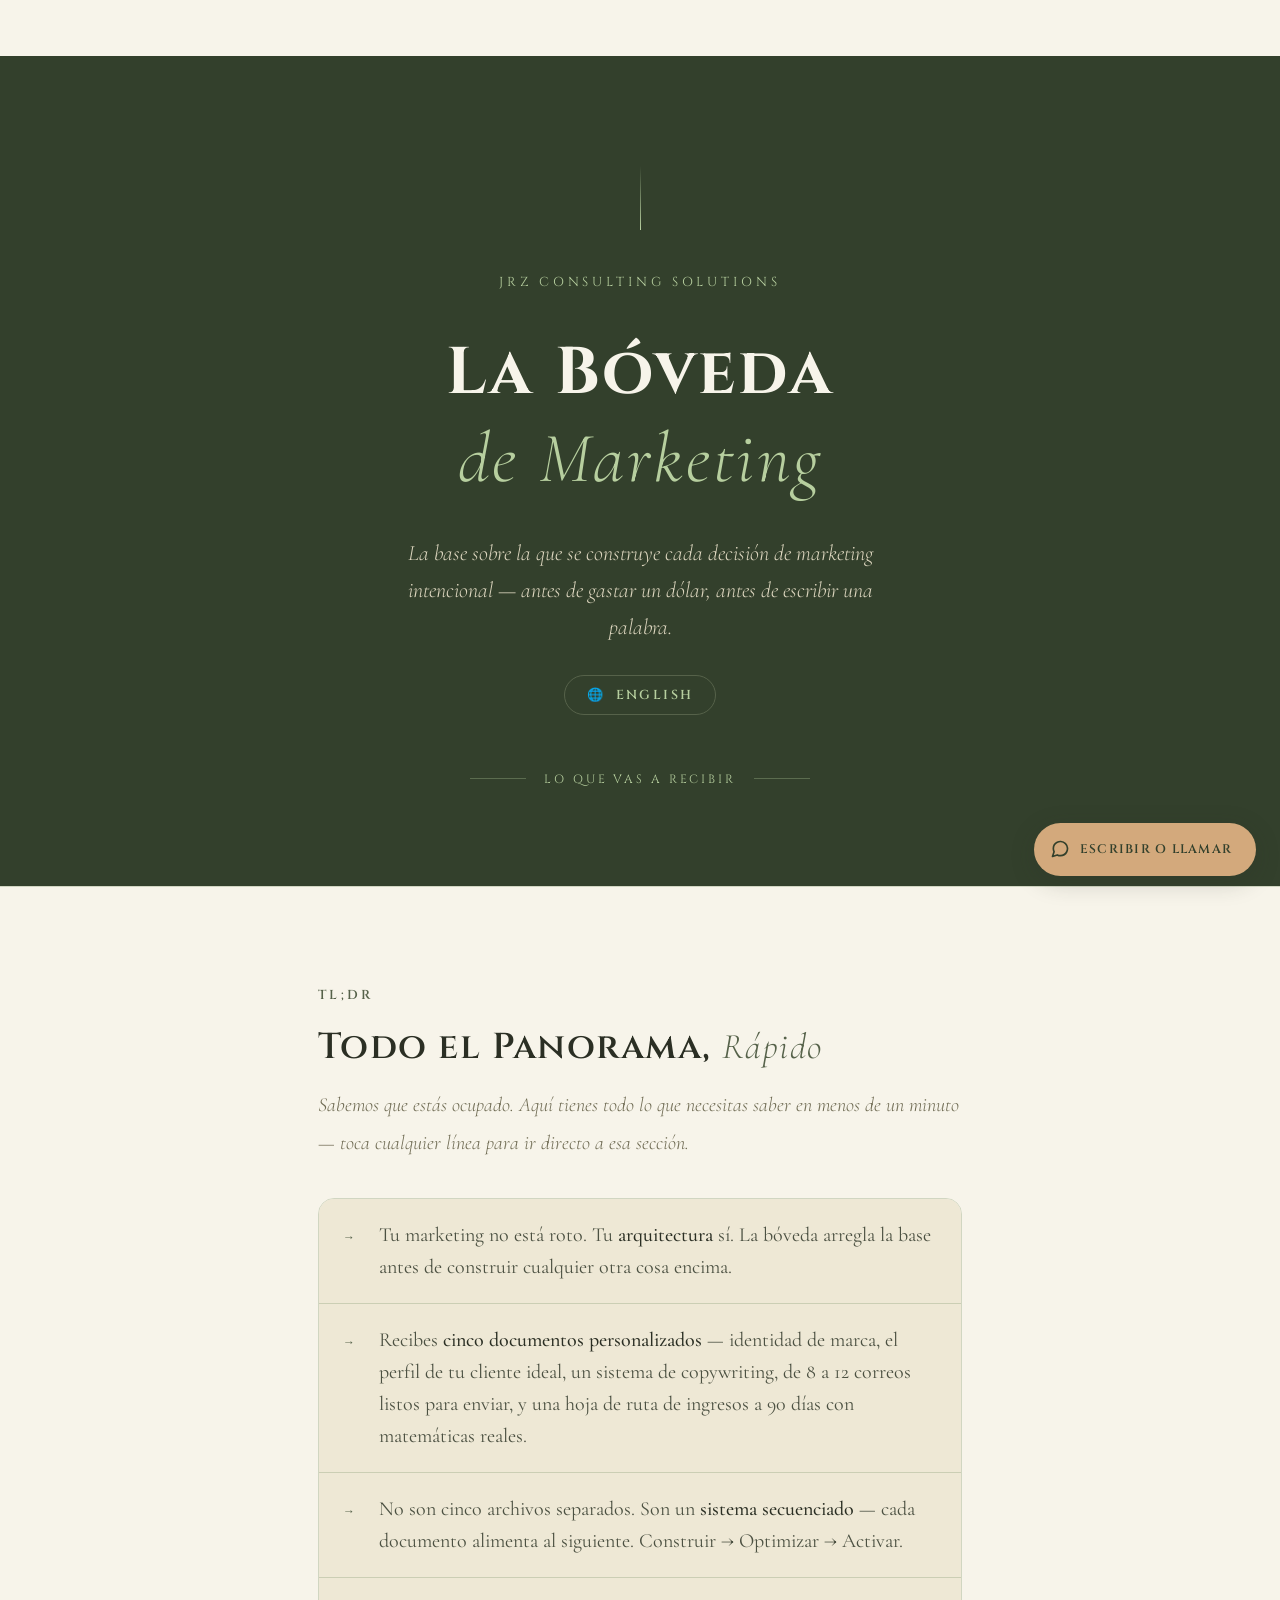
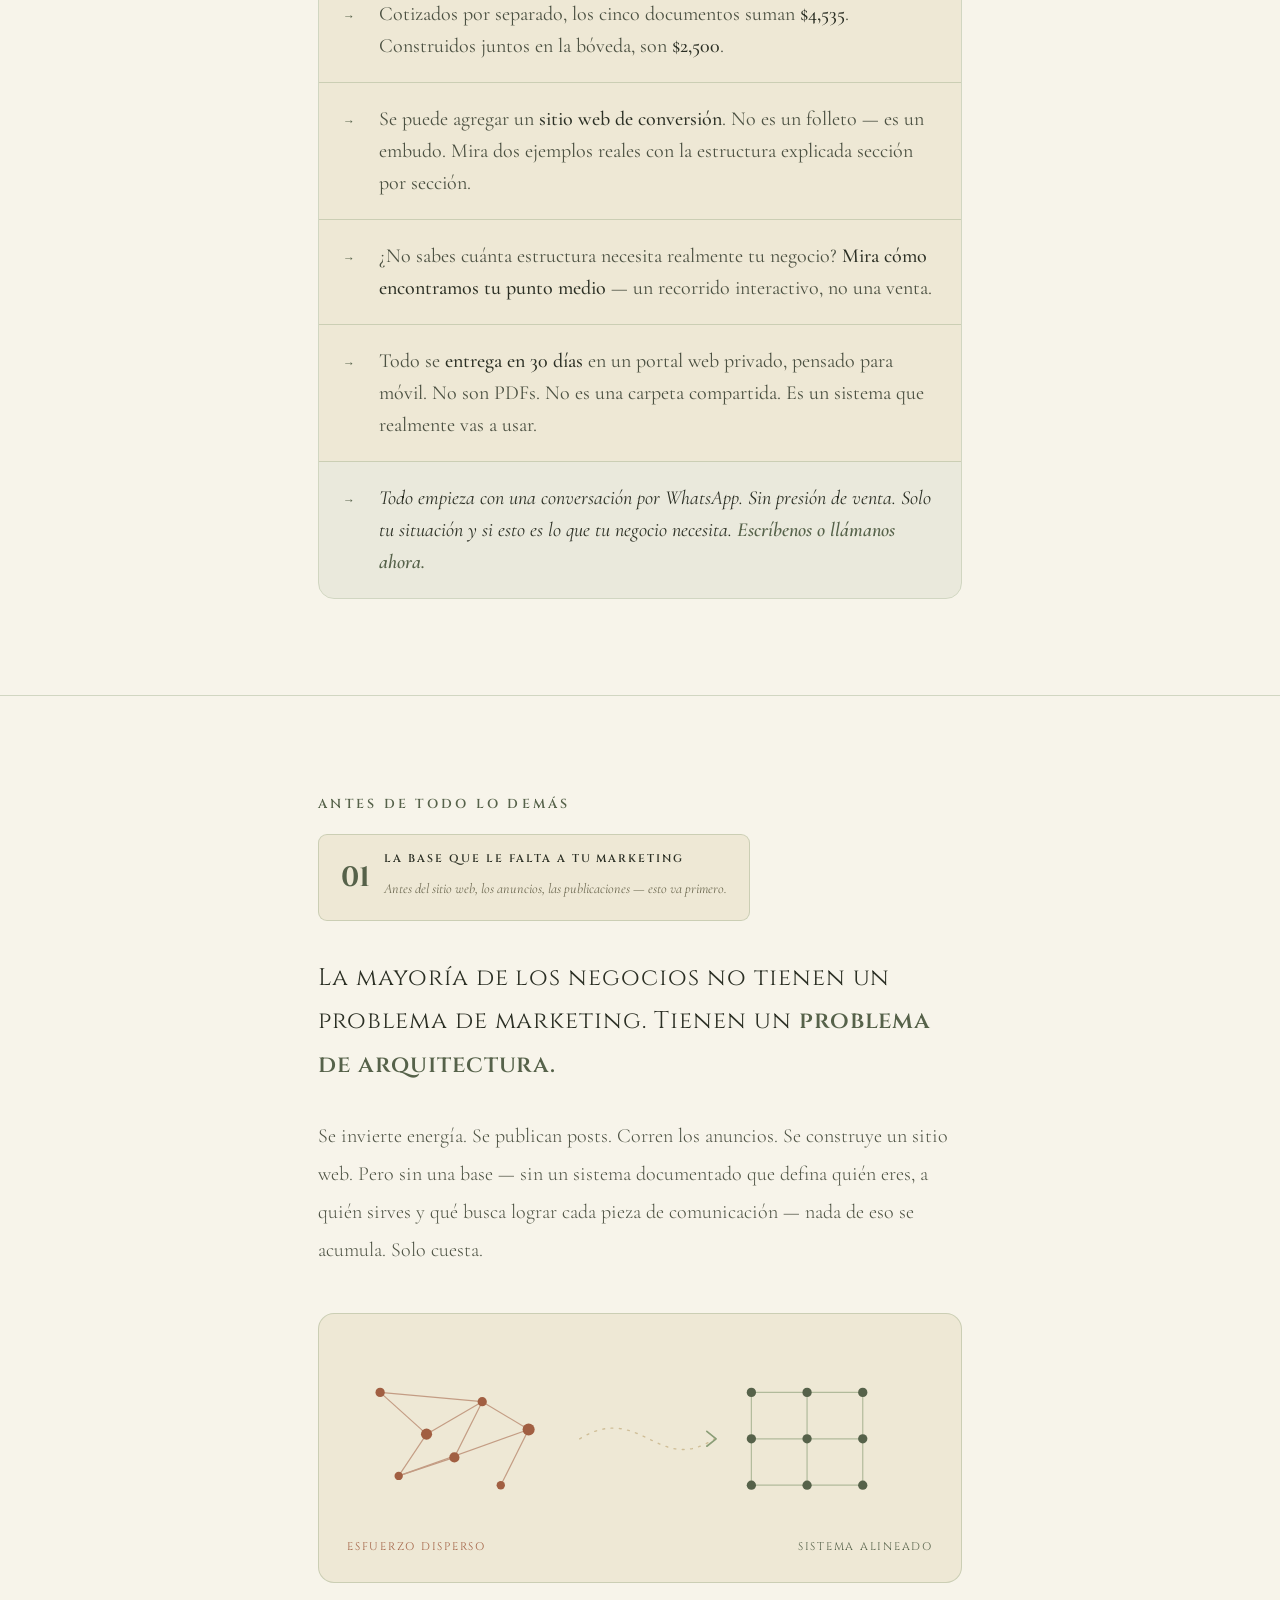
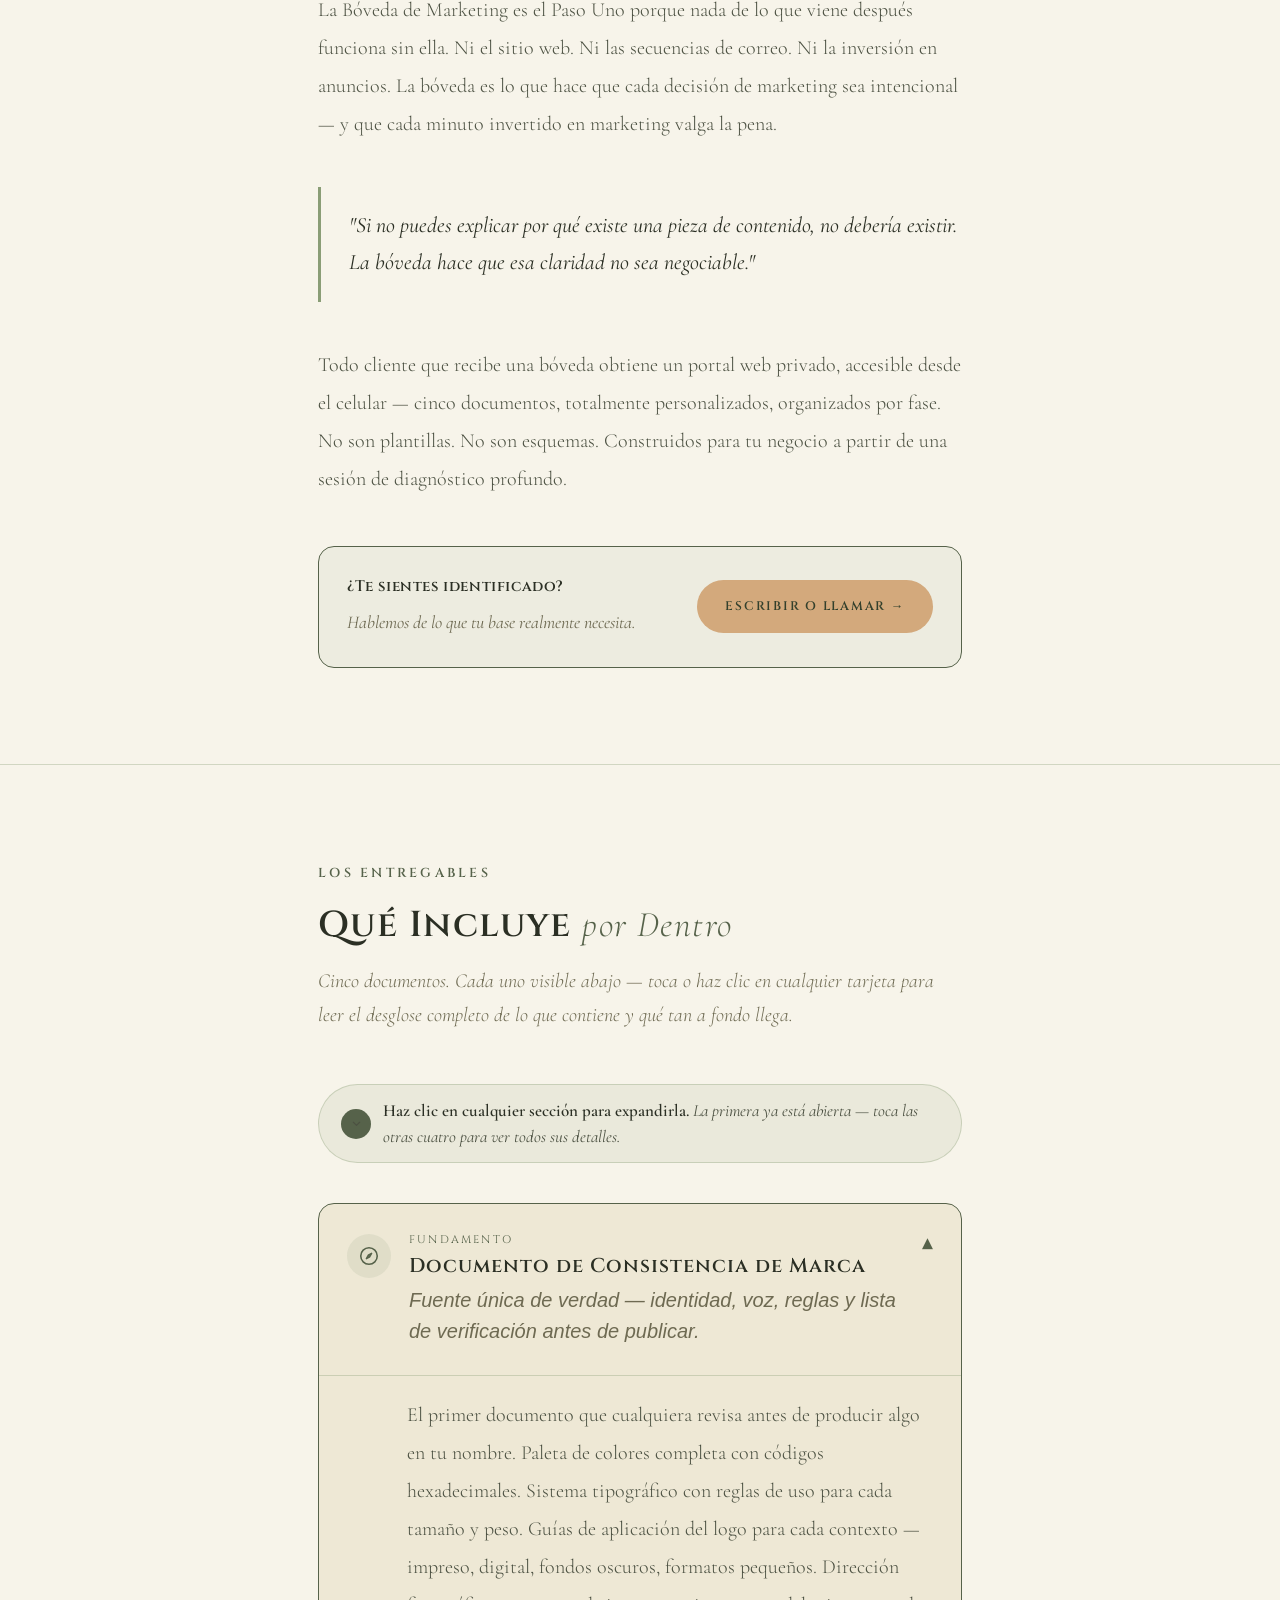
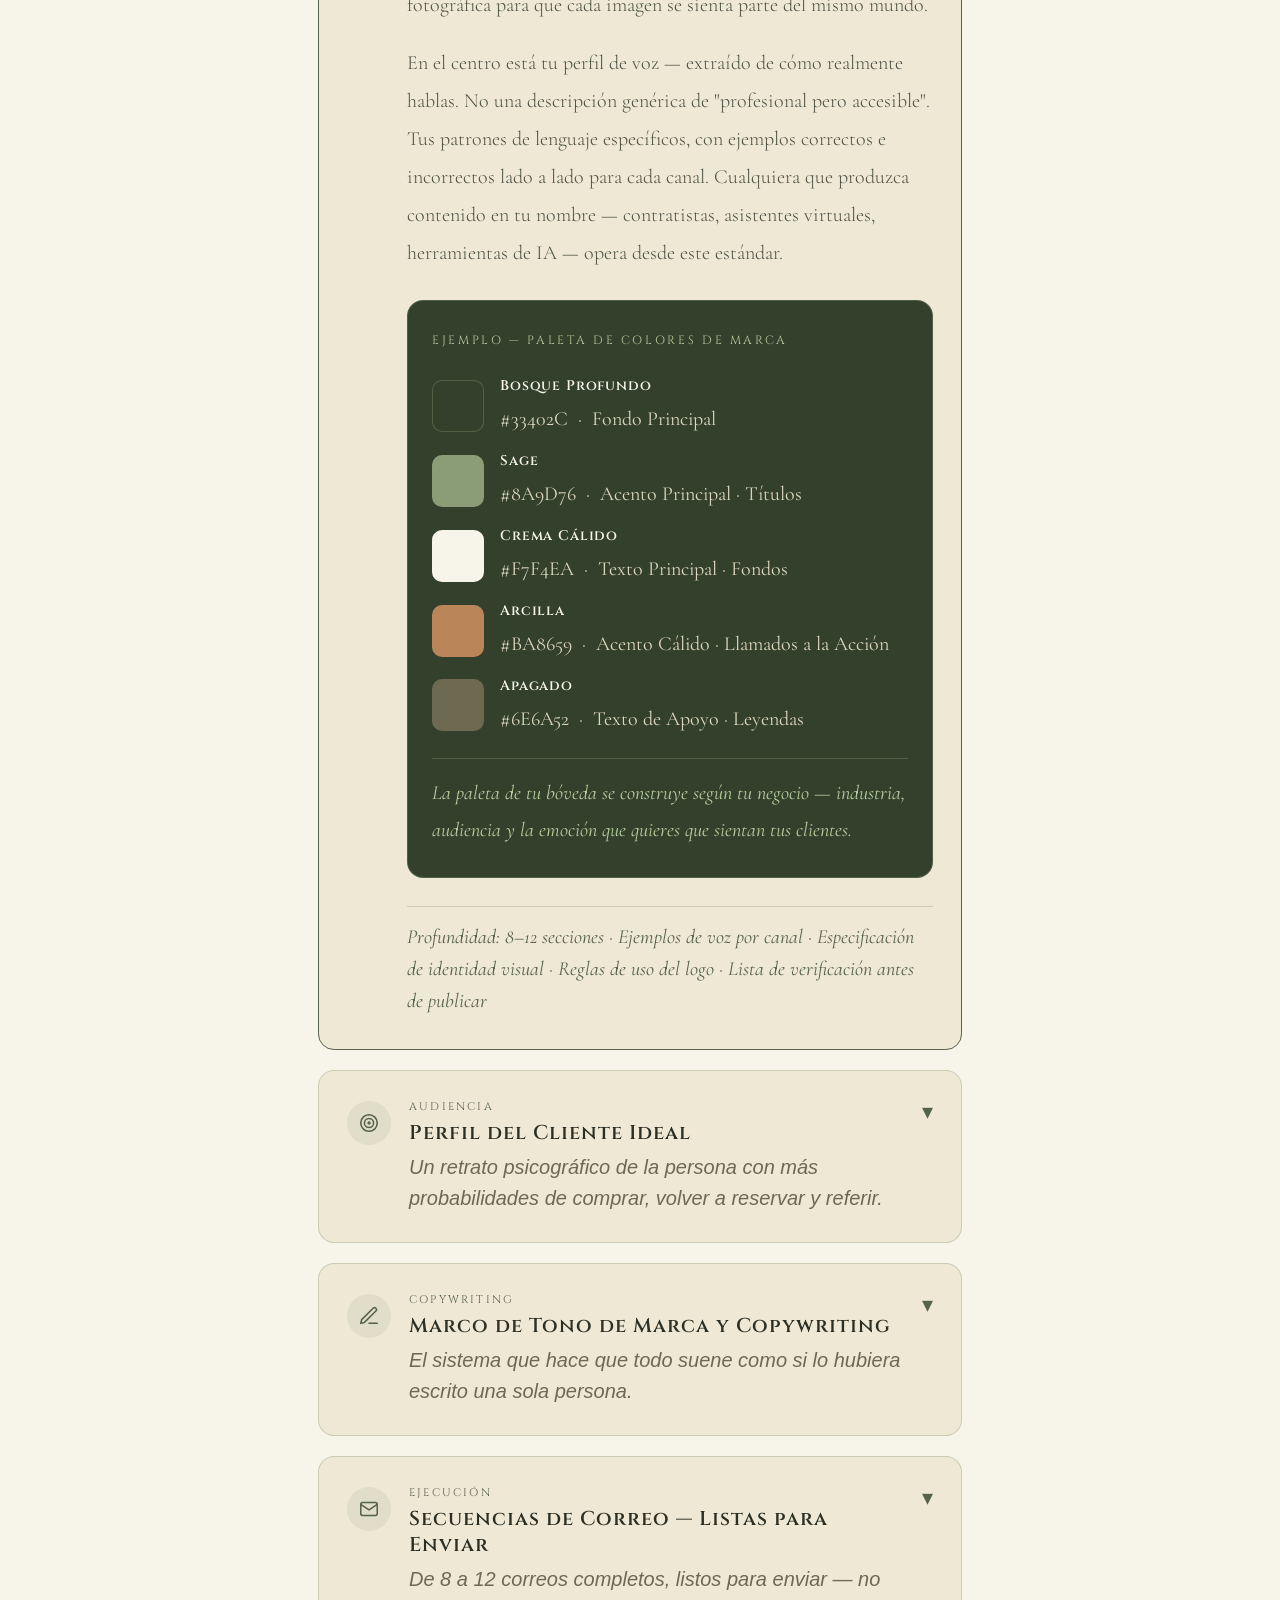
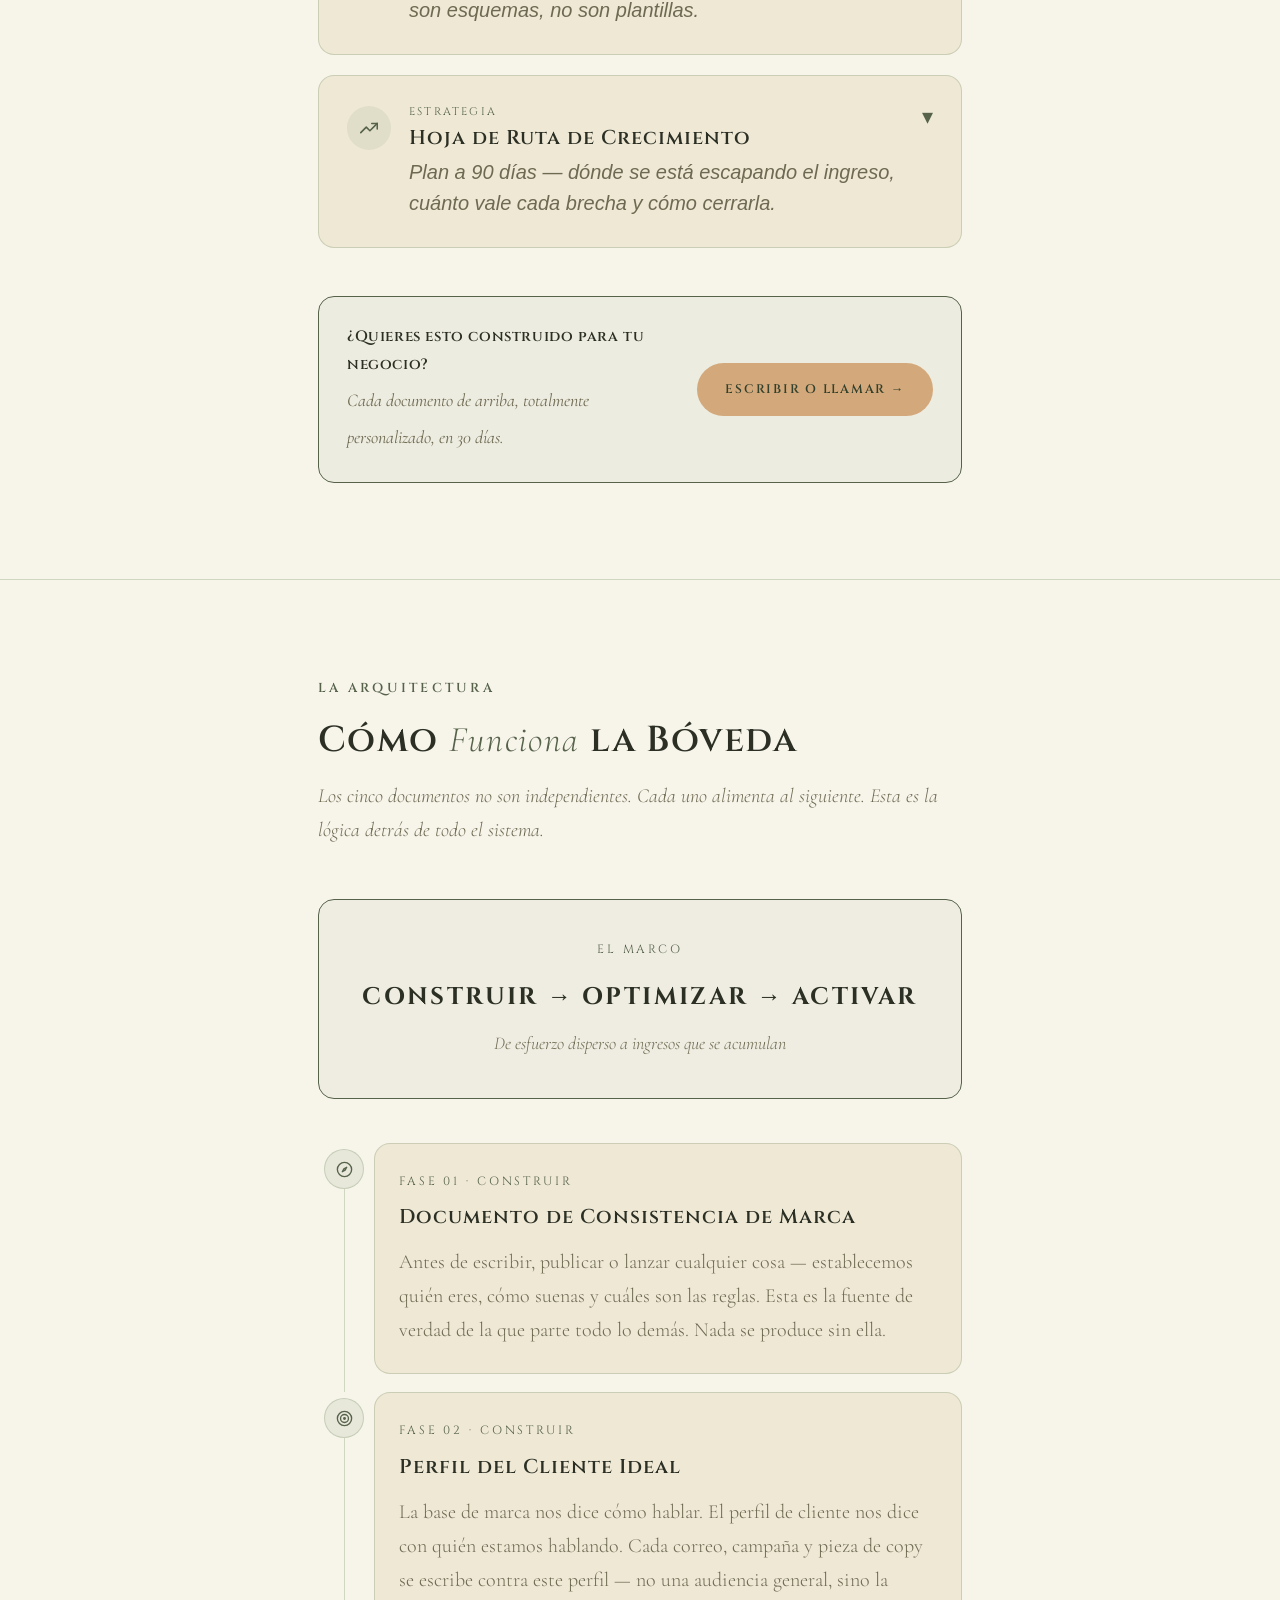
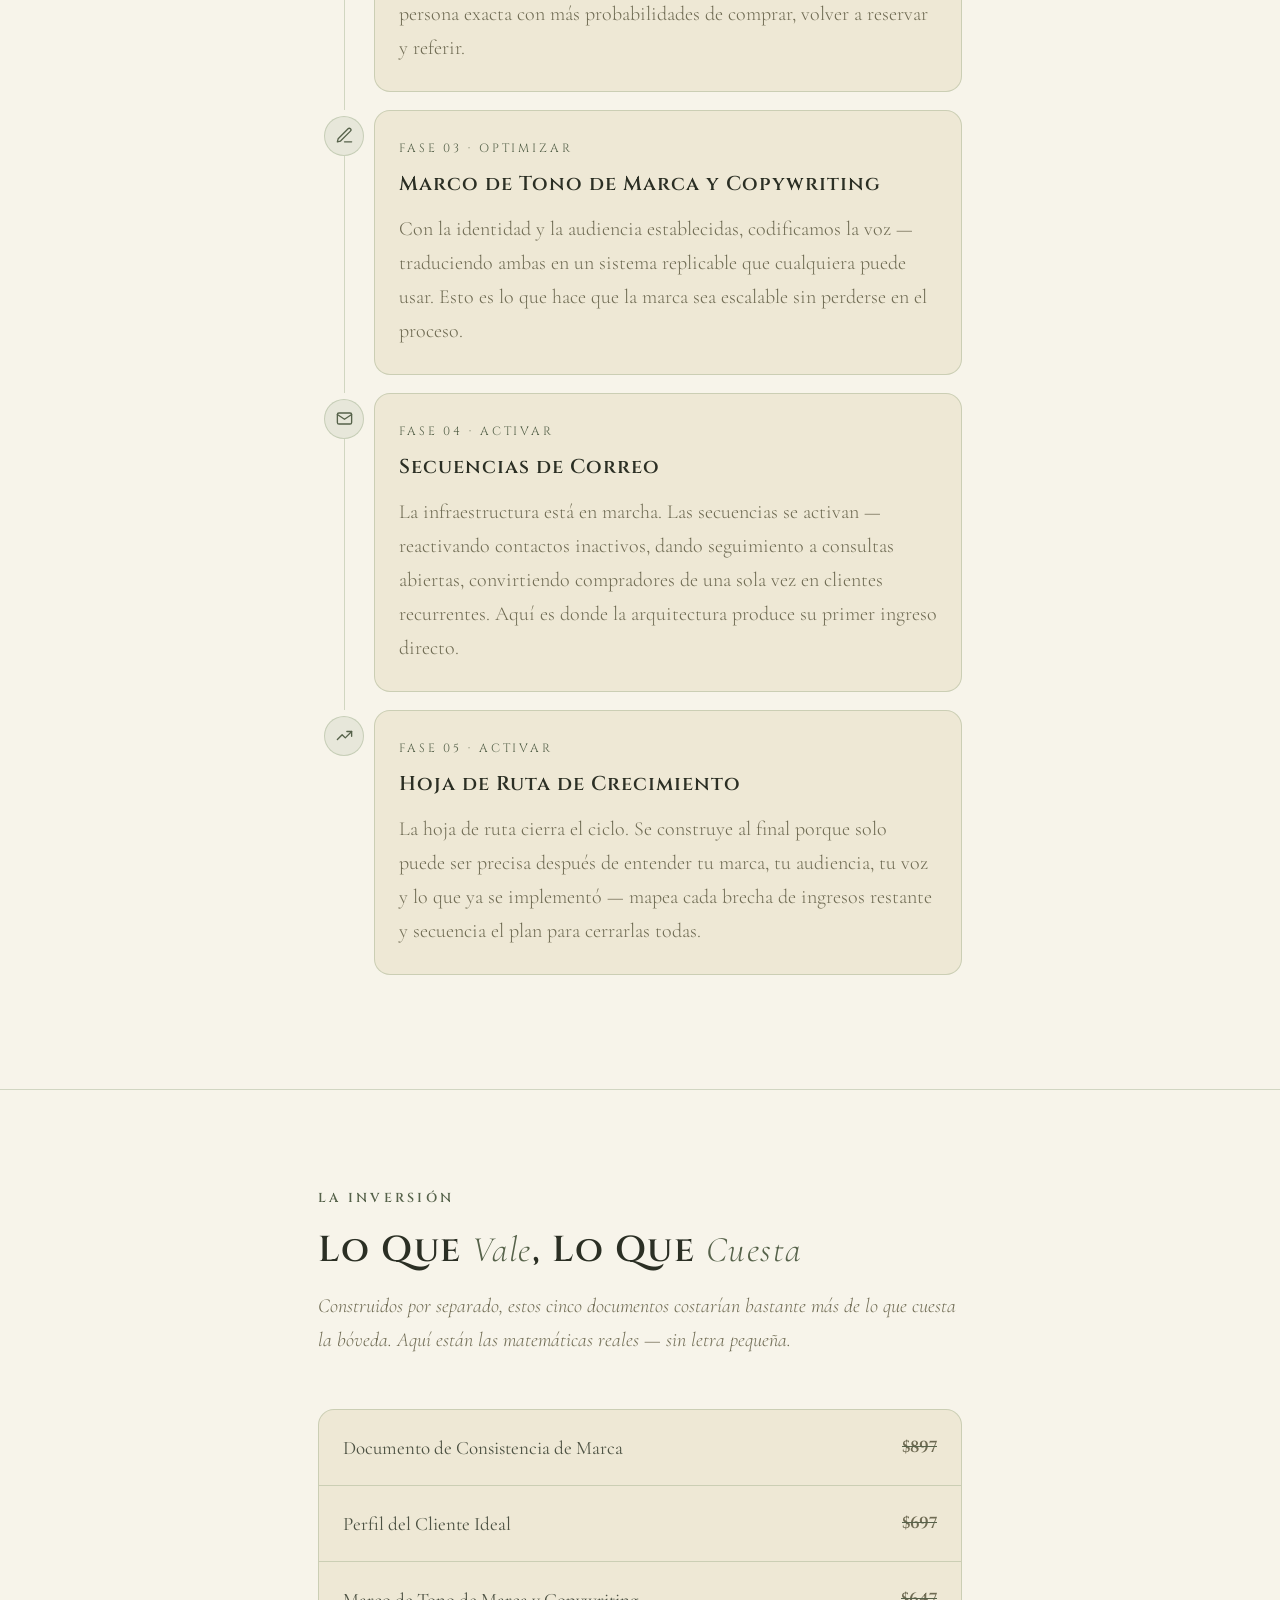
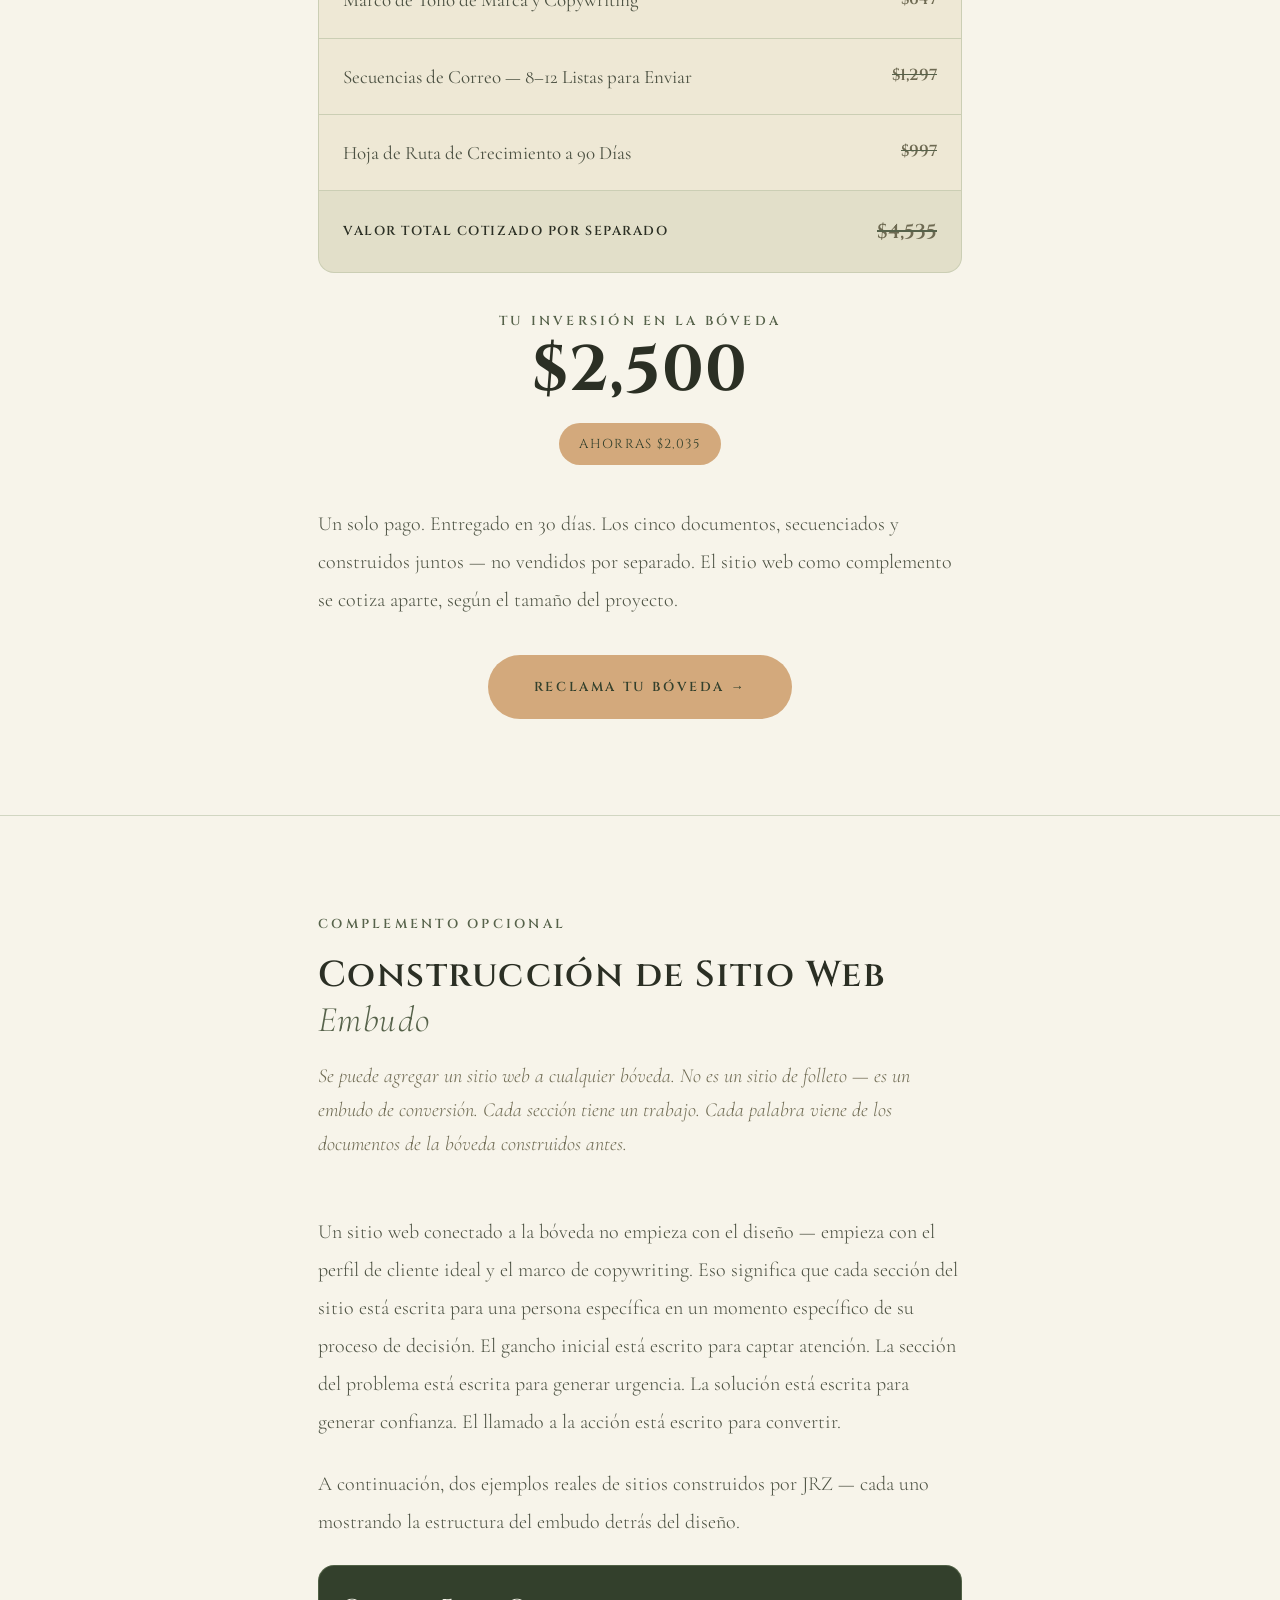
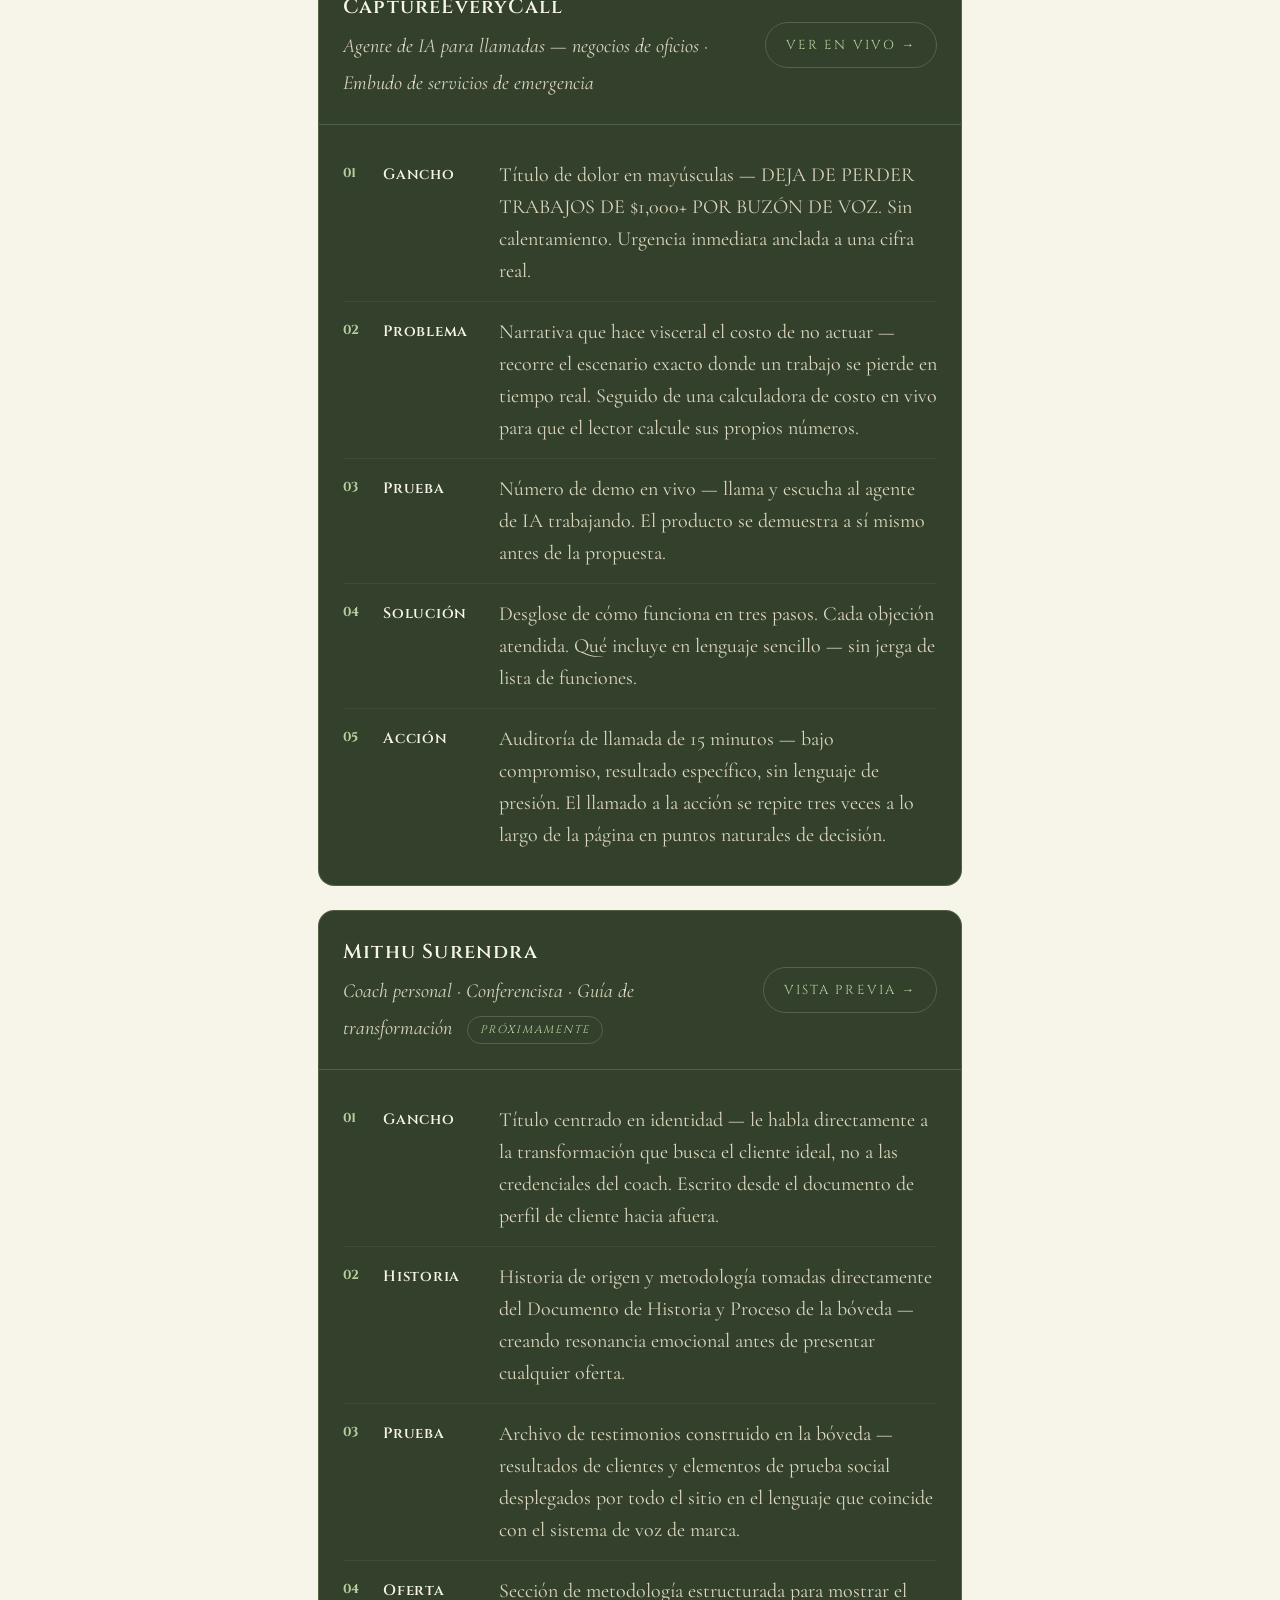
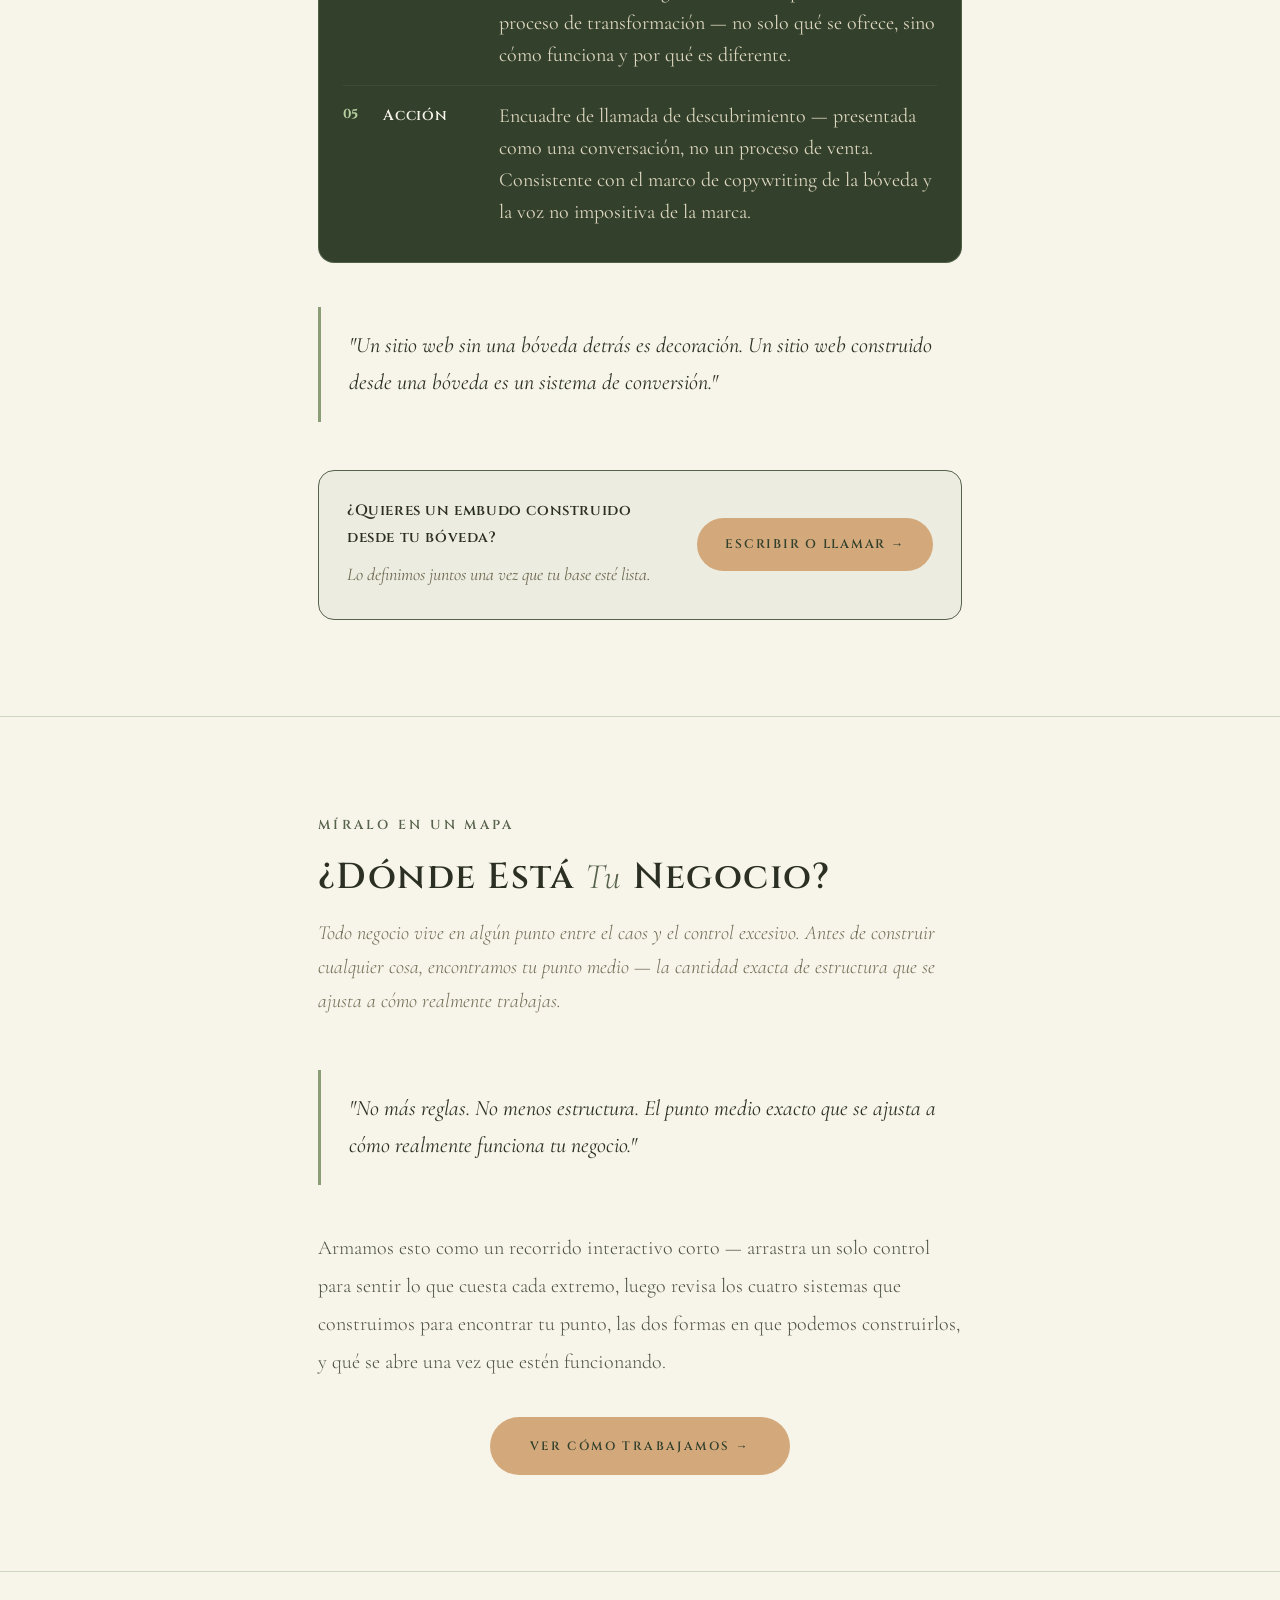
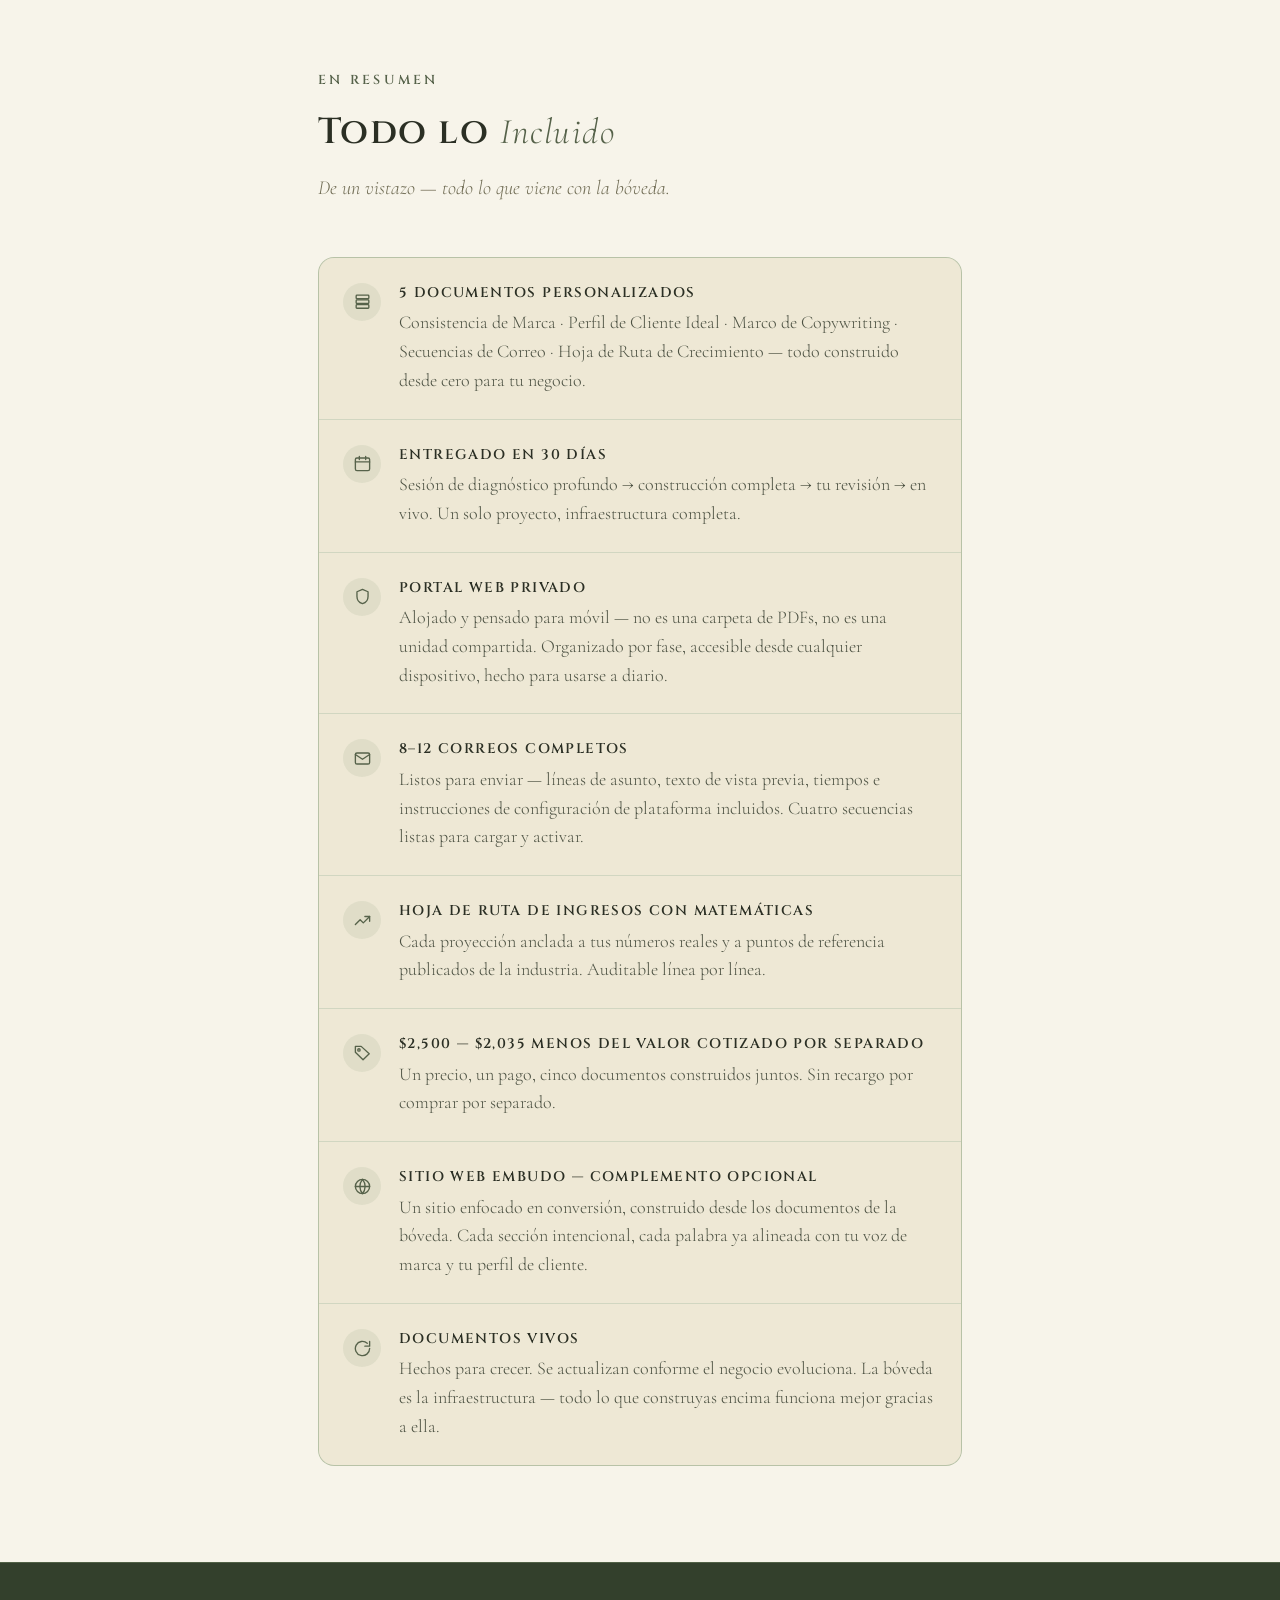
==== commit 0dc33db3: "Update HTML structure and accessibility features" ====
--- a/espanol/index.html
+++ b/espanol/index.html
@@ -4,6 +4,8 @@
 <meta charset="UTF-8"/>
 <meta name="viewport" content="width=device-width, initial-scale=1.0"/>
 <title>La Bóveda de Marketing — JRZ Consulting Solutions</title>
+<link rel="preconnect" href="https://fonts.googleapis.com"/>
+<link rel="preconnect" href="https://fonts.gstatic.com" crossorigin/>
 <link href="https://fonts.googleapis.com/css2?family=Cinzel:wght@400;600;700;900&family=Cormorant+Garamond:ital,wght@0,300;0,400;0,500;0,600;1,300;1,400;1,500&display=swap" rel="stylesheet"/>
 <style>
   *, *::before, *::after { box-sizing: border-box; margin: 0; padding: 0; }
@@ -17,6 +19,7 @@
     --sage-rule: rgba(138,157,118,0.35);
     --clay: #ba8659;
     --clay-light: #d3a97c;
+    --clay-lighter: #deba91;
     --cream: #f7f4ea;
     --cream-dim: #ddd6bf;
     --ink: #2b2f24;
@@ -163,11 +166,12 @@
     backdrop-filter: blur(6px);
     border-bottom: 1px solid var(--sage-rule);
     opacity: 0;
+    visibility: hidden;
     transform: translateY(-100%);
     transition: opacity 0.4s ease, transform 0.4s ease;
     pointer-events: none;
   }
-  .tracker.visible { opacity: 1; transform: translateY(0); pointer-events: auto; }
+  .tracker.visible { opacity: 1; visibility: visible; transform: translateY(0); pointer-events: auto; }
   .tracker-inner {
     max-width: 700px;
     margin: 0 auto;
@@ -776,8 +780,8 @@
     transition: background 0.2s, color 0.2s;
   }
   .site-link-btn:hover {
-    background: var(--sage);
-    color: var(--forest);
+    background: var(--sage-dim);
+    color: var(--cream);
   }
   .site-funnel-steps {
     border-top: 1px solid var(--sage-rule);
@@ -814,6 +818,10 @@
     font-size: 20px;
     color: var(--cream-dim);
     line-height: 1.6;
+  }
+  @media (max-width: 480px) {
+    .funnel-step-row { flex-direction: column; gap: 4px; }
+    .funnel-step-name { width: auto; }
   }
   .coming-soon-badge {
     display: inline-block;
@@ -977,7 +985,7 @@
     letter-spacing: 0.14em;
     text-transform: uppercase;
     color: var(--forest);
-    background: var(--clay);
+    background: var(--clay-light);
     border-radius: 999px;
     padding: 15px 28px;
     text-decoration: none;
@@ -985,7 +993,7 @@
     flex-shrink: 0;
     transition: background 0.2s, transform 0.2s;
   }
-  .mid-cta-btn:hover { background: var(--clay-light); transform: translateY(-1px); }
+  .mid-cta-btn:hover { background: var(--clay-lighter); transform: translateY(-1px); }
   @media (max-width: 560px) {
     .mid-cta { flex-direction: column; align-items: stretch; text-align: center; padding: 24px 22px; }
   }
@@ -998,7 +1006,7 @@
     display: flex;
     align-items: center;
     gap: 10px;
-    background: var(--clay);
+    background: var(--clay-light);
     color: var(--forest);
     border-radius: 999px;
     padding: 15px 24px 15px 16px;
@@ -1013,7 +1021,7 @@
     animation: floatPulse 3.5s ease-in-out infinite;
   }
   .floating-cta svg { width: 20px; height: 20px; stroke-width: 2; flex-shrink: 0; }
-  .floating-cta:hover { background: var(--clay-light); transform: translateY(-2px); box-shadow: 0 10px 30px rgba(43,47,36,0.28); }
+  .floating-cta:hover { background: var(--clay-lighter); transform: translateY(-2px); box-shadow: 0 10px 30px rgba(43,47,36,0.28); }
   @keyframes floatPulse {
     0%, 100% { box-shadow: 0 6px 24px rgba(43,47,36,0.22); }
     50% { box-shadow: 0 6px 24px rgba(186,134,89,0.45); }
@@ -1050,13 +1058,13 @@
     letter-spacing: 0.2em;
     text-transform: uppercase;
     color: var(--forest);
-    background: var(--clay);
+    background: var(--clay-light);
     border-radius: 999px;
     padding: 22px 48px;
     text-decoration: none;
     transition: background 0.2s, transform 0.2s;
   }
-  .cta-btn:hover { background: var(--clay-light); transform: translateY(-1px); }
+  .cta-btn:hover { background: var(--clay-lighter); transform: translateY(-1px); }
   .cta-note {
     display: block;
     font-size: 20px;
@@ -1112,21 +1120,23 @@
   <symbol id="icon-expand" viewBox="0 0 24 24"><path d="M7 10l5 5 5-5"/></symbol>
 </svg>
 <!-- ═══════════════════════════════════ PROGRESS TRACKER -->
-<nav class="tracker" id="tracker">
+<nav class="tracker" id="tracker" aria-label="Progreso de la página">
   <div class="tracker-inner">
-    <a href="#why" class="tracker-step" data-target="why"><span class="tracker-dot"></span><span class="tracker-label">Problema</span></a>
+    <a href="#why" class="tracker-step" data-target="why" aria-label="Ir a la sección Problema"><span class="tracker-dot"></span><span class="tracker-label">Problema</span></a>
     <div class="tracker-line"></div>
-    <a href="#deliverables" class="tracker-step" data-target="deliverables"><span class="tracker-dot"></span><span class="tracker-label">Fundamento</span></a>
+    <a href="#deliverables" class="tracker-step" data-target="deliverables" aria-label="Ir a la sección Fundamento"><span class="tracker-dot"></span><span class="tracker-label">Fundamento</span></a>
     <div class="tracker-line"></div>
-    <a href="#architecture" class="tracker-step" data-target="architecture"><span class="tracker-dot"></span><span class="tracker-label">Cómo Funciona</span></a>
+    <a href="#architecture" class="tracker-step" data-target="architecture" aria-label="Ir a la sección Arquitectura"><span class="tracker-dot"></span><span class="tracker-label">Arquitectura</span></a>
     <div class="tracker-line"></div>
-    <a href="#investment" class="tracker-step" data-target="investment"><span class="tracker-dot"></span><span class="tracker-label">Inversión</span></a>
+    <a href="#investment" class="tracker-step" data-target="investment" aria-label="Ir a la sección Inversión"><span class="tracker-dot"></span><span class="tracker-label">Inversión</span></a>
     <div class="tracker-line"></div>
-    <a href="#cta" class="tracker-step" data-target="cta"><span class="tracker-dot"></span><span class="tracker-label">Siguiente Paso</span></a>
+    <a href="how-we-work.html" class="tracker-step" aria-label="Ir a la página Cómo Trabajamos"><span class="tracker-dot"></span><span class="tracker-label">Cómo Trabajamos</span></a>
+    <div class="tracker-line"></div>
+    <a href="#cta" class="tracker-step" data-target="cta" aria-label="Ir a la sección Siguiente Paso"><span class="tracker-dot"></span><span class="tracker-label">Siguiente Paso</span></a>
   </div>
 </nav>
 <!-- ═══════════════════════════════════ FLOATING CTA -->
-<a href="https://wa.me/16822037801" target="_blank" class="floating-cta" aria-label="Escribir o llamar a JRZ Consulting por WhatsApp">
+<a href="https://wa.me/16822037801" target="_blank" rel="noopener noreferrer" class="floating-cta" aria-label="Escribir o llamar a JRZ Consulting por WhatsApp">
   <svg class="icon"><use href="#icon-chat"/></svg>
   <span>Escribir o Llamar</span>
 </a>
@@ -1178,7 +1188,7 @@
         <span style="font-family:'Cinzel',serif; font-size:12px; color:var(--sage-dim); flex-shrink:0; width:20px;">→</span>
         <span style="font-size:20px; color:var(--ink-soft); line-height:1.6;">Todo se <strong style="color:var(--ink); font-weight:500;">entrega en 30 días</strong> en un portal web privado, pensado para móvil. No son PDFs. No es una carpeta compartida. Es un sistema que realmente vas a usar.</span>
       </a>
-      <a href="https://wa.me/16822037801" target="_blank" style="display:flex; align-items:baseline; gap:16px; padding:20px 24px; background:rgba(138,157,118,0.12); text-decoration:none; transition:background 0.2s;">
+      <a href="https://wa.me/16822037801" target="_blank" rel="noopener noreferrer" style="display:flex; align-items:baseline; gap:16px; padding:20px 24px; background:rgba(138,157,118,0.12); text-decoration:none; transition:background 0.2s;">
         <span style="font-family:'Cinzel',serif; font-size:12px; color:var(--sage-dim); flex-shrink:0; width:20px;">→</span>
         <span style="font-size:20px; color:var(--ink); line-height:1.6; font-style:italic;">Todo empieza con una conversación por WhatsApp. Sin presión de venta. Solo tu situación y si esto es lo que tu negocio necesita. <strong style="color:var(--sage-dim); font-weight:600;">Escríbenos o llámanos ahora.</strong></span>
       </a>
@@ -1196,7 +1206,7 @@
         <span>Antes del sitio web, los anuncios, las publicaciones — esto va primero.</span>
       </div>
     </div>
-    <p class="lead">La mayoría de los negocios no tienen un problema de marketing. Tienen un <strong>problema de arquitectura.</strong></p>
+    <h2 class="lead">La mayoría de los negocios no tienen un problema de marketing. Tienen un <strong>problema de arquitectura.</strong></h2>
     <p>Se invierte energía. Se publican posts. Corren los anuncios. Se construye un sitio web. Pero sin una base — sin un sistema documentado que defina quién eres, a quién sirves y qué busca lograr cada pieza de comunicación — nada de eso se acumula. Solo cuesta.</p>
     <!-- CHAOS → CLARITY VISUAL -->
     <div class="relief-visual reveal">
@@ -1255,7 +1265,7 @@
         <strong>¿Te sientes identificado?</strong>
         <span>Hablemos de lo que tu base realmente necesita.</span>
       </div>
-      <a href="https://wa.me/16822037801" target="_blank" class="mid-cta-btn">Escribir o Llamar →</a>
+      <a href="https://wa.me/16822037801" target="_blank" rel="noopener noreferrer" class="mid-cta-btn">Escribir o Llamar →</a>
     </div>
   </div>
 </section>
@@ -1271,7 +1281,7 @@
     </div>
     <!-- 01 -->
     <div class="accordion open reveal" id="acc1">
-      <button class="accordion-header" onclick="toggle('acc1')">
+      <button class="accordion-header" onclick="toggle('acc1')" aria-expanded="true" aria-controls="acc1-body">
         <span class="accordion-icon"><svg class="icon"><use href="#icon-compass"/></svg></span>
         <div class="accordion-title-block">
           <span class="accordion-tag">Fundamento</span>
@@ -1280,7 +1290,7 @@
         </div>
         <span class="accordion-arrow">▾</span>
       </button>
-      <div class="accordion-body">
+      <div class="accordion-body" id="acc1-body">
         <p>El primer documento que cualquiera revisa antes de producir algo en tu nombre. Paleta de colores completa con códigos hexadecimales. Sistema tipográfico con reglas de uso para cada tamaño y peso. Guías de aplicación del logo para cada contexto — impreso, digital, fondos oscuros, formatos pequeños. Dirección fotográfica para que cada imagen se sienta parte del mismo mundo.</p>
         <p>En el centro está tu perfil de voz — extraído de cómo realmente hablas. No una descripción genérica de "profesional pero accesible". Tus patrones de lenguaje específicos, con ejemplos correctos e incorrectos lado a lado para cada canal. Cualquiera que produzca contenido en tu nombre — contratistas, asistentes virtuales, herramientas de IA — opera desde este estándar.</p>
         <!-- COLOR SCHEME EXAMPLE -->
@@ -1331,7 +1341,7 @@
     </div>
     <!-- 02 -->
     <div class="accordion reveal" id="acc2">
-      <button class="accordion-header" onclick="toggle('acc2')">
+      <button class="accordion-header" onclick="toggle('acc2')" aria-expanded="false" aria-controls="acc2-body">
         <span class="accordion-icon"><svg class="icon"><use href="#icon-target"/></svg></span>
         <div class="accordion-title-block">
           <span class="accordion-tag">Audiencia</span>
@@ -1340,7 +1350,7 @@
         </div>
         <span class="accordion-arrow">▾</span>
       </button>
-      <div class="accordion-body">
+      <div class="accordion-body" id="acc2-body">
         <p>No es una descripción demográfica. Es un retrato profundo de la persona específica con más probabilidades de decir que sí, pagar a tiempo y enviarte tres clientes más. Este documento mapea el contexto emocional en el que se encuentra tu cliente ideal cuando empieza a buscar — de qué tiene miedo, qué ya ha intentado, qué quiere escuchar en secreto y qué finalmente lo hace decidirse.</p>
         <p>Cubre de dos a tres segmentos distintos de clientes, cada uno con su propio arco emocional, sus propios factores de decisión y su propio conjunto de objeciones. Escrito en el lenguaje que tu cliente ideal usa para describirse a sí mismo — porque ese es el lenguaje que convierte en el copy, en los anuncios y en cada conversación de venta.</p>
         <!-- ICP VISUAL — Business Owner looking at this vault -->
@@ -1402,7 +1412,7 @@
     </div>
     <!-- 03 -->
     <div class="accordion reveal" id="acc3">
-      <button class="accordion-header" onclick="toggle('acc3')">
+      <button class="accordion-header" onclick="toggle('acc3')" aria-expanded="false" aria-controls="acc3-body">
         <span class="accordion-icon"><svg class="icon"><use href="#icon-quill"/></svg></span>
         <div class="accordion-title-block">
           <span class="accordion-tag">Copywriting</span>
@@ -1411,7 +1421,7 @@
         </div>
         <span class="accordion-arrow">▾</span>
       </button>
-      <div class="accordion-body">
+      <div class="accordion-body" id="acc3-body">
         <p>El documento que elimina la sensación de que tus publicaciones en redes, tus secuencias de correo y la página de inicio de tu sitio web fueron escritas por tres personas distintas. Cuatro ejes de voz definen tu tono. Reglas de escritura para correo, redes sociales y web. Ejemplos correctos e incorrectos lado a lado para cada canal.</p>
         <p>Una vez construido, cualquiera que produzca contenido en tu nombre opera desde un mismo estándar. La voz es portátil — se mueve entre herramientas de IA, freelancers y plataformas sin diluir lo que hace reconocible a tu marca.</p>
         <!-- SOCIAL MEDIA SIDE BY SIDE -->
@@ -1454,7 +1464,7 @@
     </div>
     <!-- 04 -->
     <div class="accordion reveal" id="acc4">
-      <button class="accordion-header" onclick="toggle('acc4')">
+      <button class="accordion-header" onclick="toggle('acc4')" aria-expanded="false" aria-controls="acc4-body">
         <span class="accordion-icon"><svg class="icon"><use href="#icon-mail"/></svg></span>
         <div class="accordion-title-block">
           <span class="accordion-tag">Ejecución</span>
@@ -1463,7 +1473,7 @@
         </div>
         <span class="accordion-arrow">▾</span>
       </button>
-      <div class="accordion-body">
+      <div class="accordion-body" id="acc4-body">
         <p>Aquí es donde la estrategia se convierte en dinero. Normalmente cuatro secuencias, de ocho a doce correos en total — escritos, secuenciados y listos para cargar en tu plataforma de correo. Líneas de asunto. Texto de vista previa. Momento de envío. Instrucciones de configuración de la plataforma. Copy completo, listo para usar desde el primer día.</p>
         <p>Secuencias estándar: seguimiento a nuevas consultas, reactivación de contactos inactivos, venta adicional post-servicio, y recordatorio de cliente recurrente / referidos. Cada secuencia está construida alrededor del estado emocional real de tu cliente en ese momento del recorrido — no un genérico "solo quería saludar".</p>
         <!-- EMAIL CADENCE LOGIC FLOW -->
@@ -1564,7 +1574,7 @@
     </div>
     <!-- 05 -->
     <div class="accordion reveal" id="acc5">
-      <button class="accordion-header" onclick="toggle('acc5')">
+      <button class="accordion-header" onclick="toggle('acc5')" aria-expanded="false" aria-controls="acc5-body">
         <span class="accordion-icon"><svg class="icon"><use href="#icon-map"/></svg></span>
         <div class="accordion-title-block">
           <span class="accordion-tag">Estrategia</span>
@@ -1573,7 +1583,7 @@
         </div>
         <span class="accordion-arrow">▾</span>
       </button>
-      <div class="accordion-body">
+      <div class="accordion-body" id="acc5-body">
         <p>El diagnóstico y la receta en un solo documento. Dónde se está escapando tu ingreso actualmente, cuánto vale cada brecha matemáticamente, y el plan secuenciado a 90 días para cerrarlas — construido alrededor de tu modelo de negocio específico, no un marco genérico.</p>
         <p>Cada proyección está anclada a puntos de referencia de la industria y a tus propios números. La hoja de ruta muestra qué hacer, por qué, en qué orden y cómo se ven las matemáticas en cada fase — estructurada alrededor de Construir → Optimizar → Activar: 30 días de infraestructura, 30 de implementación, 30 de acumulación.</p>
         <!-- Graph preview -->
@@ -1641,7 +1651,7 @@
         <strong>¿Quieres esto construido para tu negocio?</strong>
         <span>Cada documento de arriba, totalmente personalizado, en 30 días.</span>
       </div>
-      <a href="https://wa.me/16822037801" target="_blank" class="mid-cta-btn">Escribir o Llamar →</a>
+      <a href="https://wa.me/16822037801" target="_blank" rel="noopener noreferrer" class="mid-cta-btn">Escribir o Llamar →</a>
     </div>
   </div>
 </section>
@@ -1752,7 +1762,7 @@
     </div>
     <p style="margin-top:40px;">Un solo pago. Entregado en 30 días. Los cinco documentos, secuenciados y construidos juntos — no vendidos por separado. El sitio web como complemento se cotiza aparte, según el tamaño del proyecto.</p>
     <div style="text-align:center; margin-top:36px;">
-      <a href="https://wa.me/16822037801" target="_blank" class="cta-btn" style="padding:20px 46px;">Reclama Tu Bóveda →</a>
+      <a href="https://wa.me/16822037801" target="_blank" rel="noopener noreferrer" class="cta-btn" style="padding:20px 46px;">Reclama Tu Bóveda →</a>
     </div>
   </div>
 </section>
@@ -1771,7 +1781,7 @@
           <div class="site-example-name">CaptureEveryCall</div>
           <div class="site-example-type">Agente de IA para llamadas — negocios de oficios · Embudo de servicios de emergencia</div>
         </div>
-        <a href="https://captureeverycall.co/" target="_blank" class="site-link-btn">Ver en Vivo →</a>
+        <a href="https://captureeverycall.co/" target="_blank" rel="noopener noreferrer" class="site-link-btn">Ver en Vivo →</a>
       </div>
       <div class="site-funnel-steps">
         <div class="funnel-step-row">
@@ -1808,7 +1818,7 @@
           <div class="site-example-name">Mithu Surendra</div>
           <div class="site-example-type">Coach personal · Conferencista · Guía de transformación <span class="coming-soon-badge">Próximamente</span></div>
         </div>
-        <a href="https://zuba213213.github.io/Mithu.Surendra/" target="_blank" class="site-link-btn">Ver Bóveda →</a>
+        <a href="https://zuba213213.github.io/Mithu.Surendra/" target="_blank" rel="noopener noreferrer" class="site-link-btn">Vista Previa →</a>
       </div>
       <div class="site-funnel-steps">
         <div class="funnel-step-row">
@@ -1846,7 +1856,7 @@
         <strong>¿Quieres un embudo construido desde tu bóveda?</strong>
         <span>Lo definimos juntos una vez que tu base esté lista.</span>
       </div>
-      <a href="https://wa.me/16822037801" target="_blank" class="mid-cta-btn">Escribir o Llamar →</a>
+      <a href="https://wa.me/16822037801" target="_blank" rel="noopener noreferrer" class="mid-cta-btn">Escribir o Llamar →</a>
     </div>
   </div>
 </section>
@@ -1937,7 +1947,7 @@
     <span class="eyebrow">Siguiente Paso</span>
     <h2>Tu Bóveda Empieza<br>Con Una <em>Conversación</em></h2>
     <p>Escríbenos o llámanos directamente por WhatsApp. Sin presión de venta. Vamos a revisar tu situación y decirte si esto es lo que tu negocio realmente necesita — antes de hablar de cualquier siguiente paso.</p>
-    <a href="https://wa.me/16822037801" target="_blank" class="cta-btn">Escribir o Llamar por WhatsApp</a>
+    <a href="https://wa.me/16822037801" target="_blank" rel="noopener noreferrer" class="cta-btn">Escribir o Llamar por WhatsApp</a>
     <span class="cta-note">+1 (682) 203-7801 · Disponible por WhatsApp</span>
   </div>
 </section>
@@ -1951,7 +1961,9 @@
 <script>
   function toggle(id) {
     const el = document.getElementById(id);
-    el.classList.toggle('open');
+    const isOpen = el.classList.toggle('open');
+    const btn = el.querySelector('.accordion-header');
+    if (btn) btn.setAttribute('aria-expanded', isOpen ? 'true' : 'false');
   }
 
   // Scroll-reveal
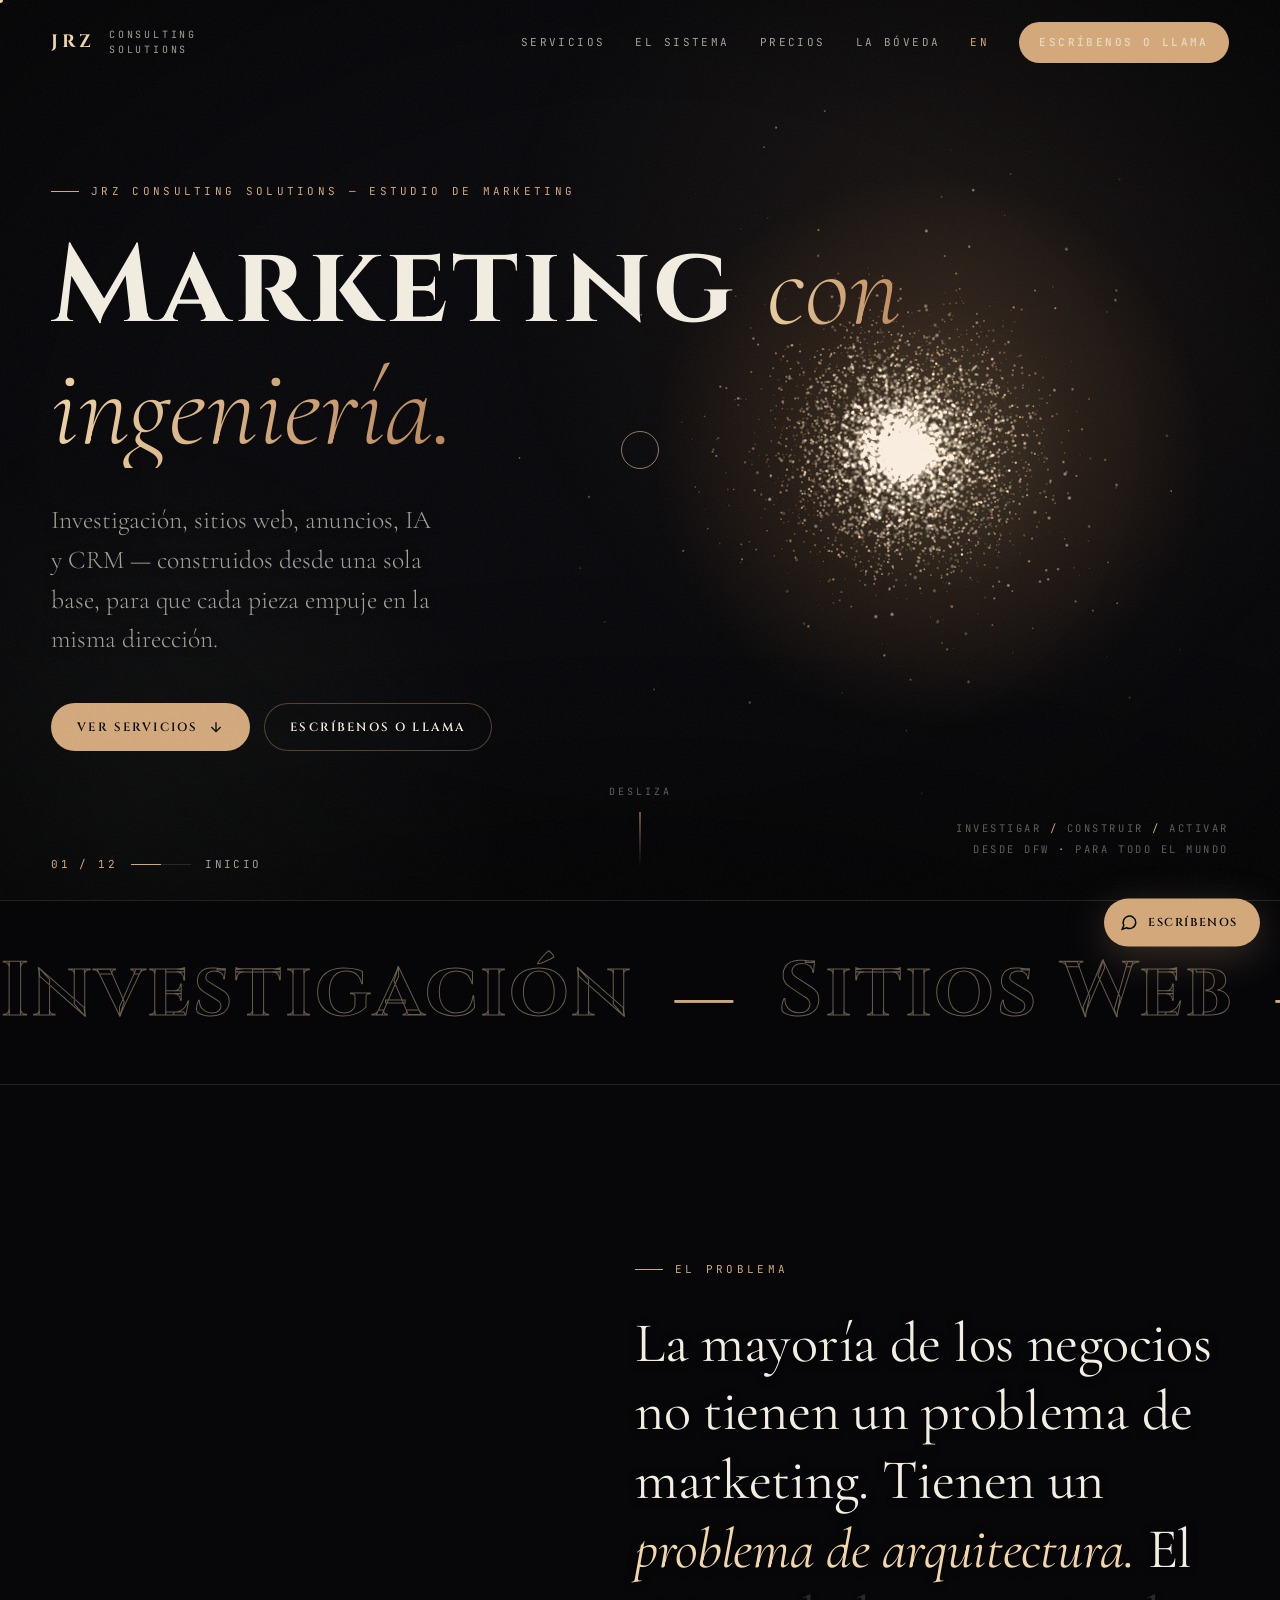
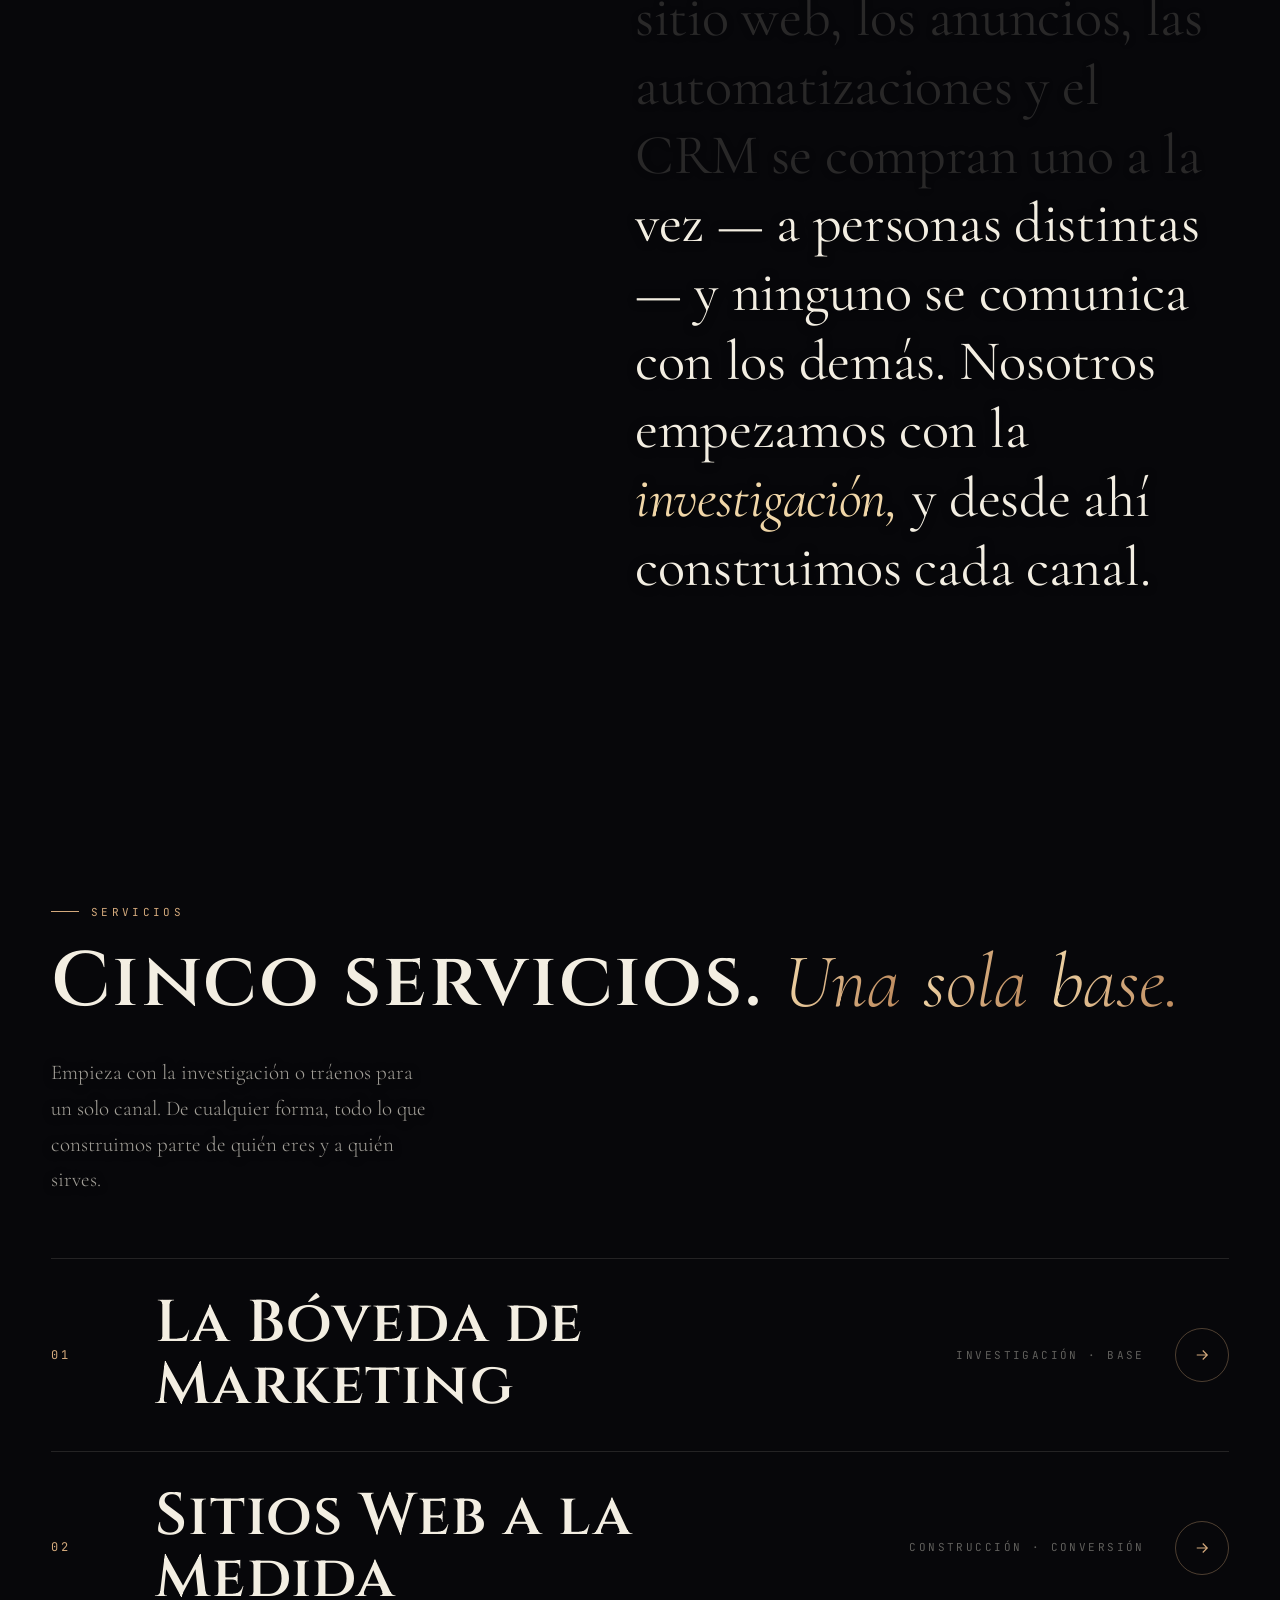
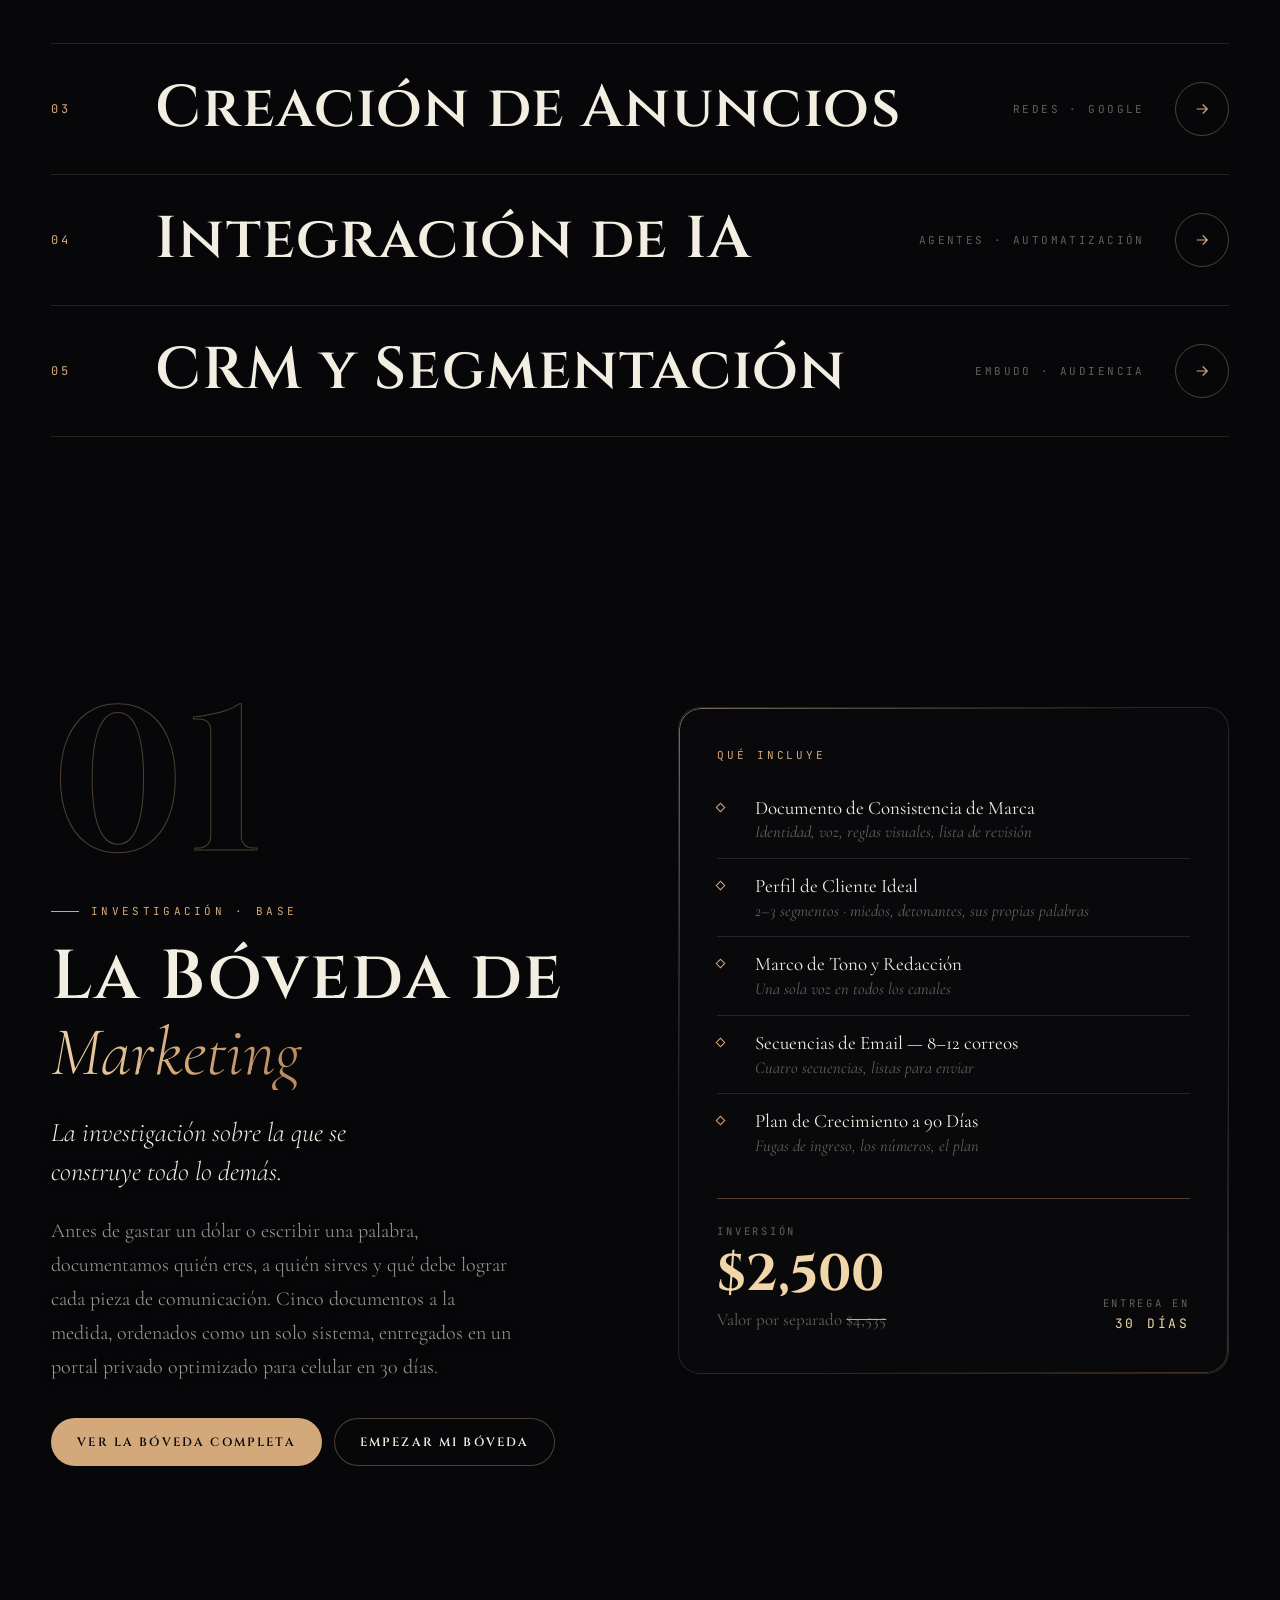
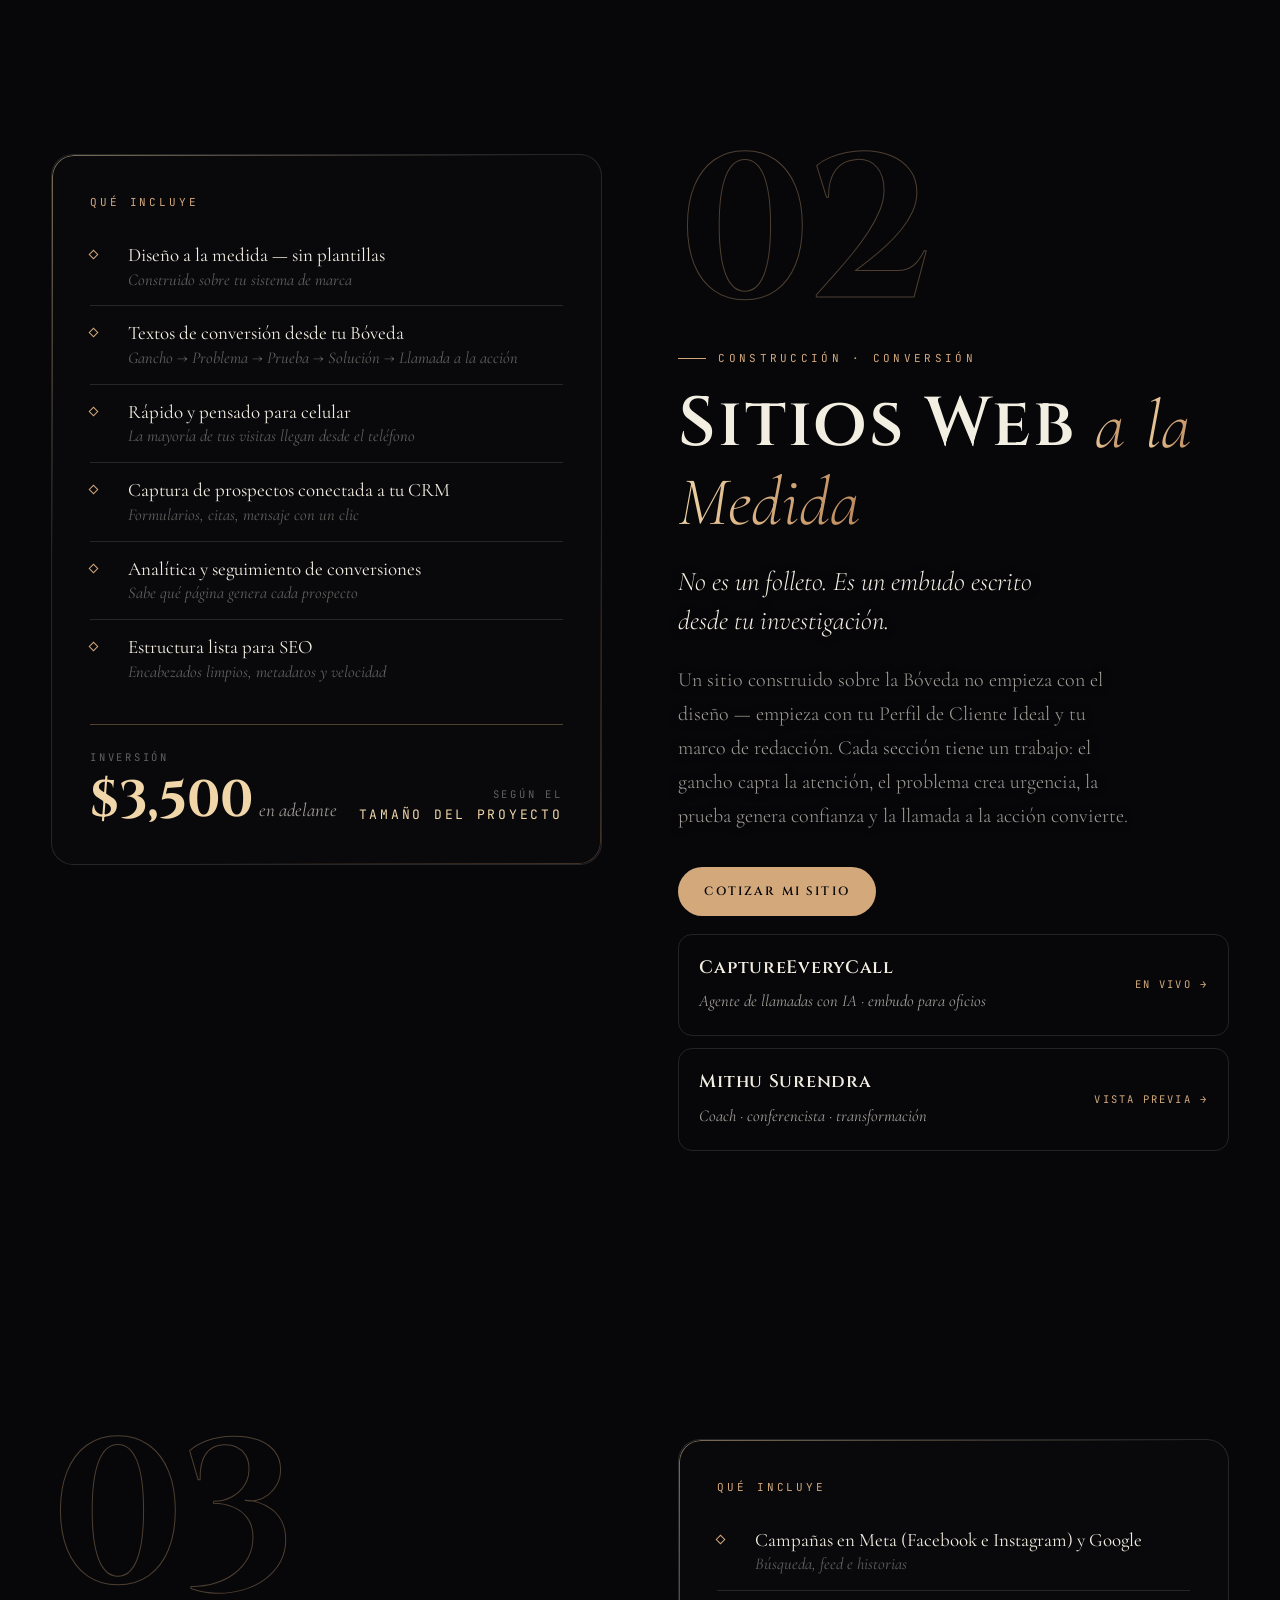
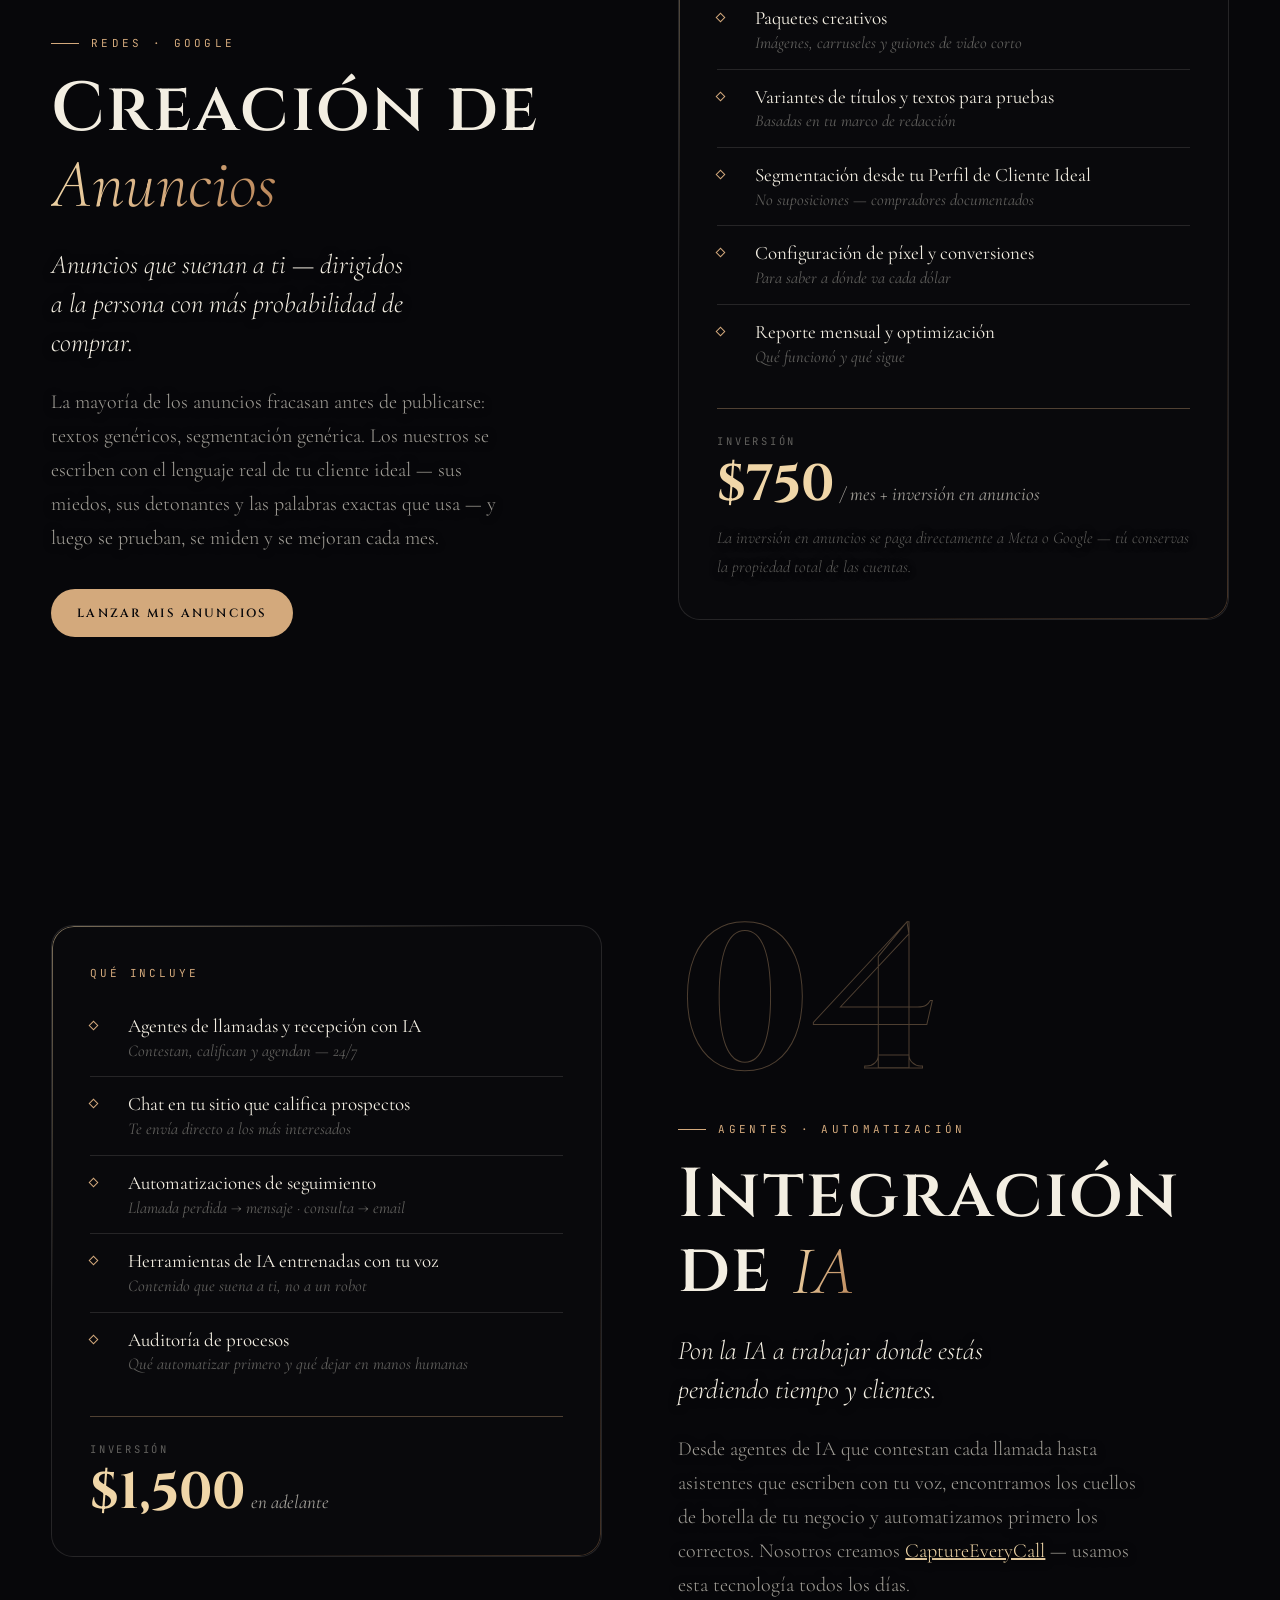
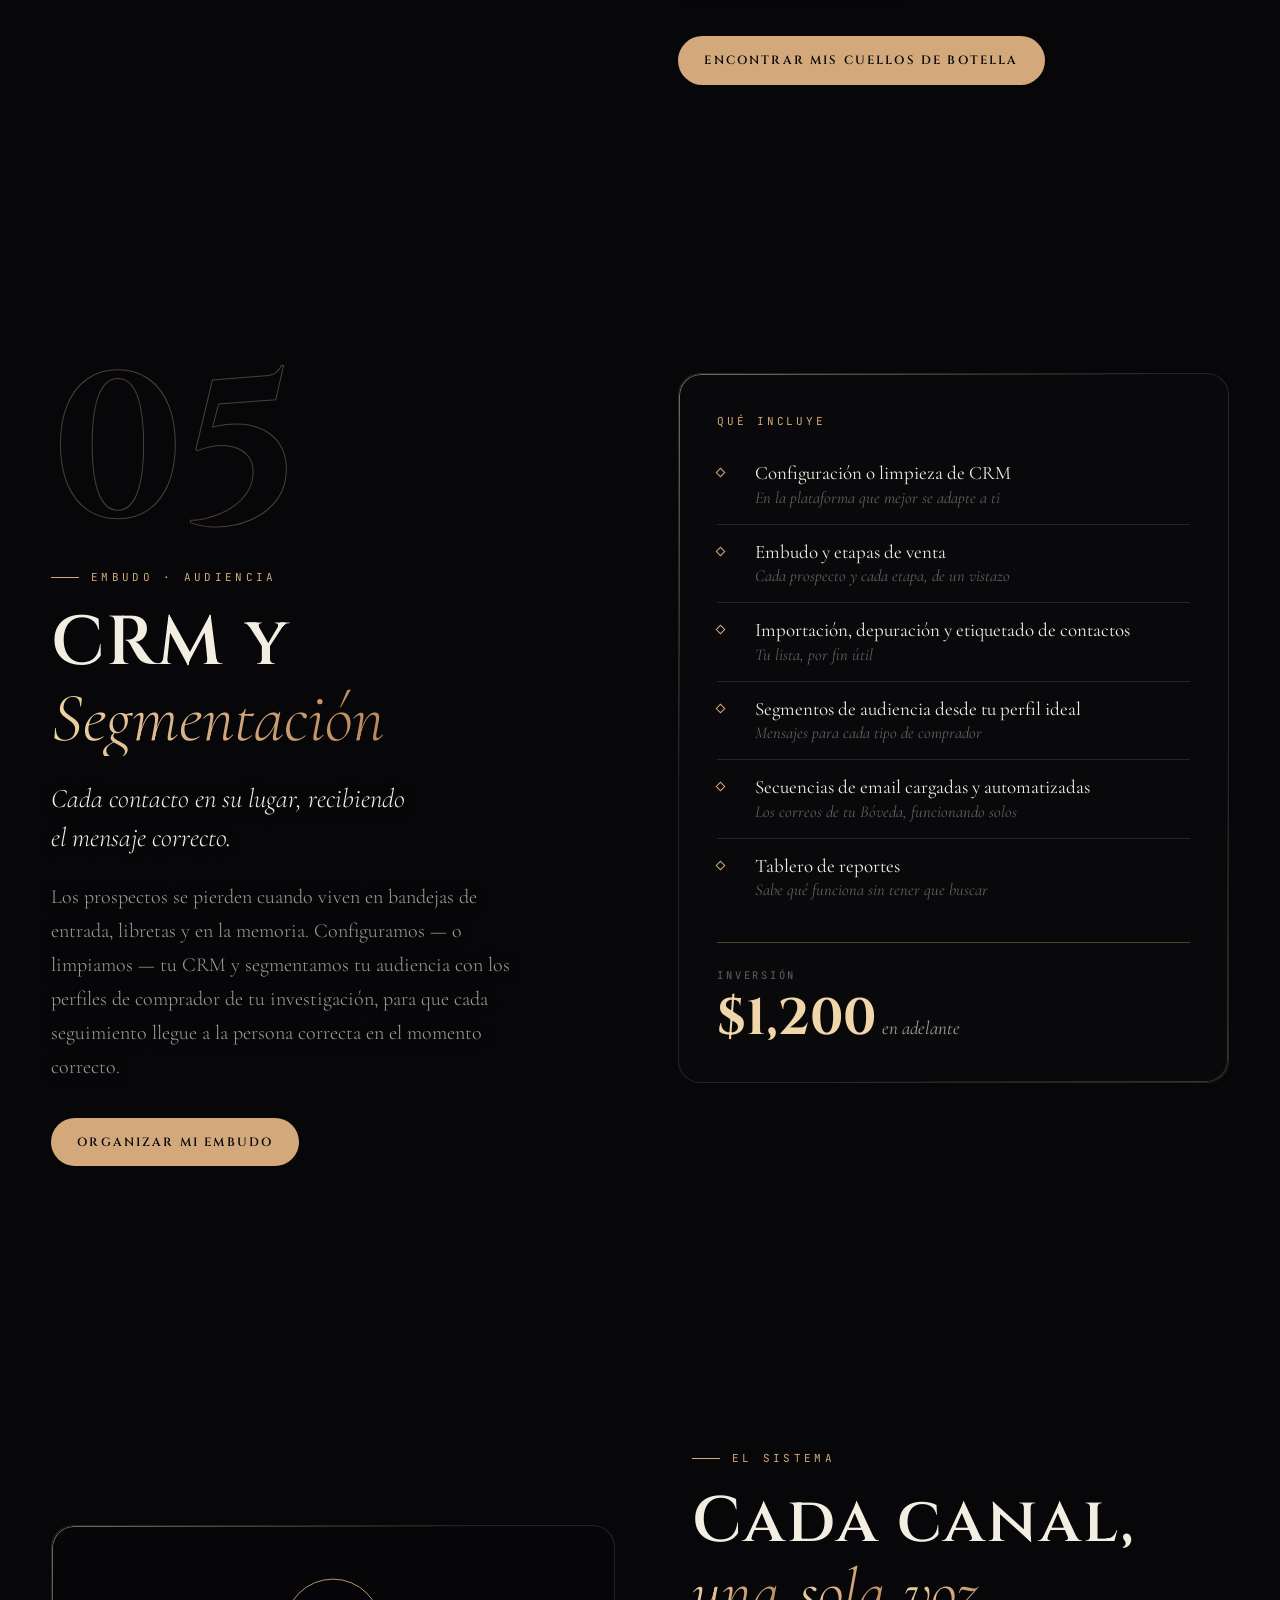
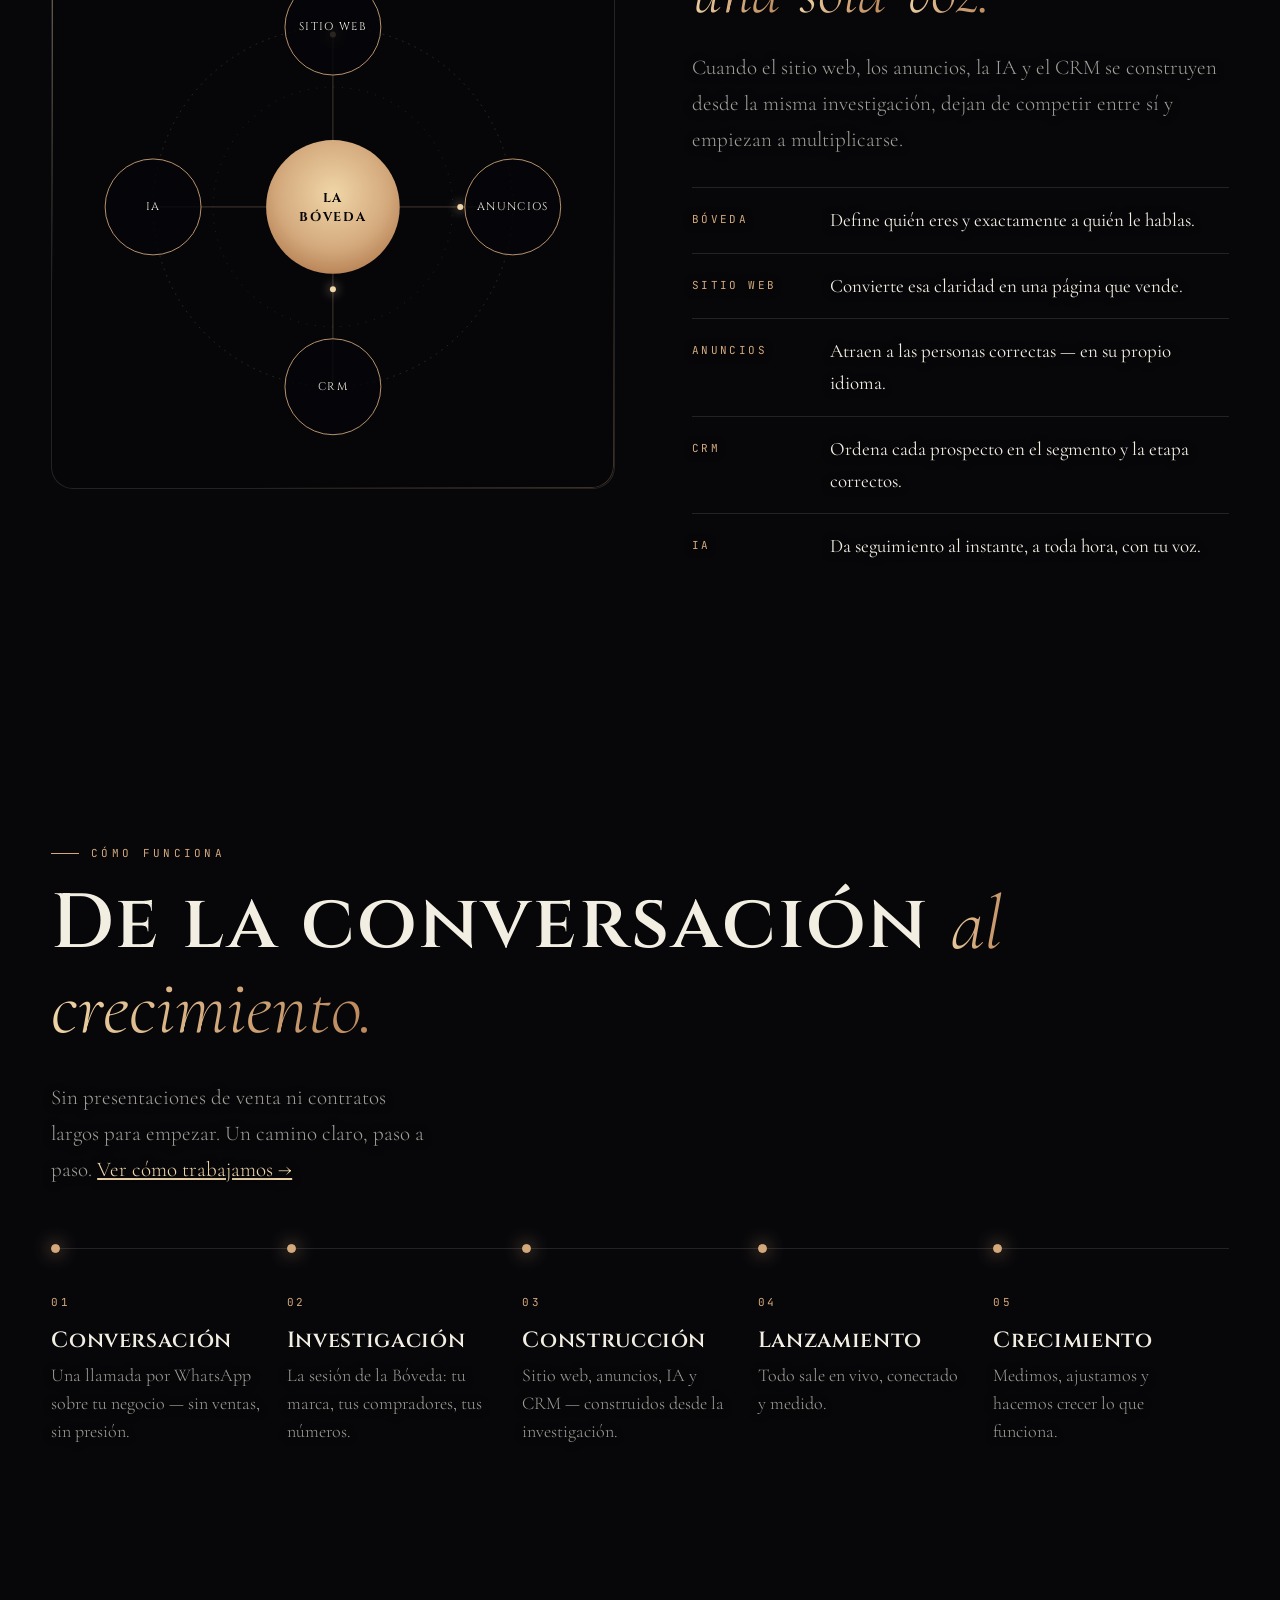
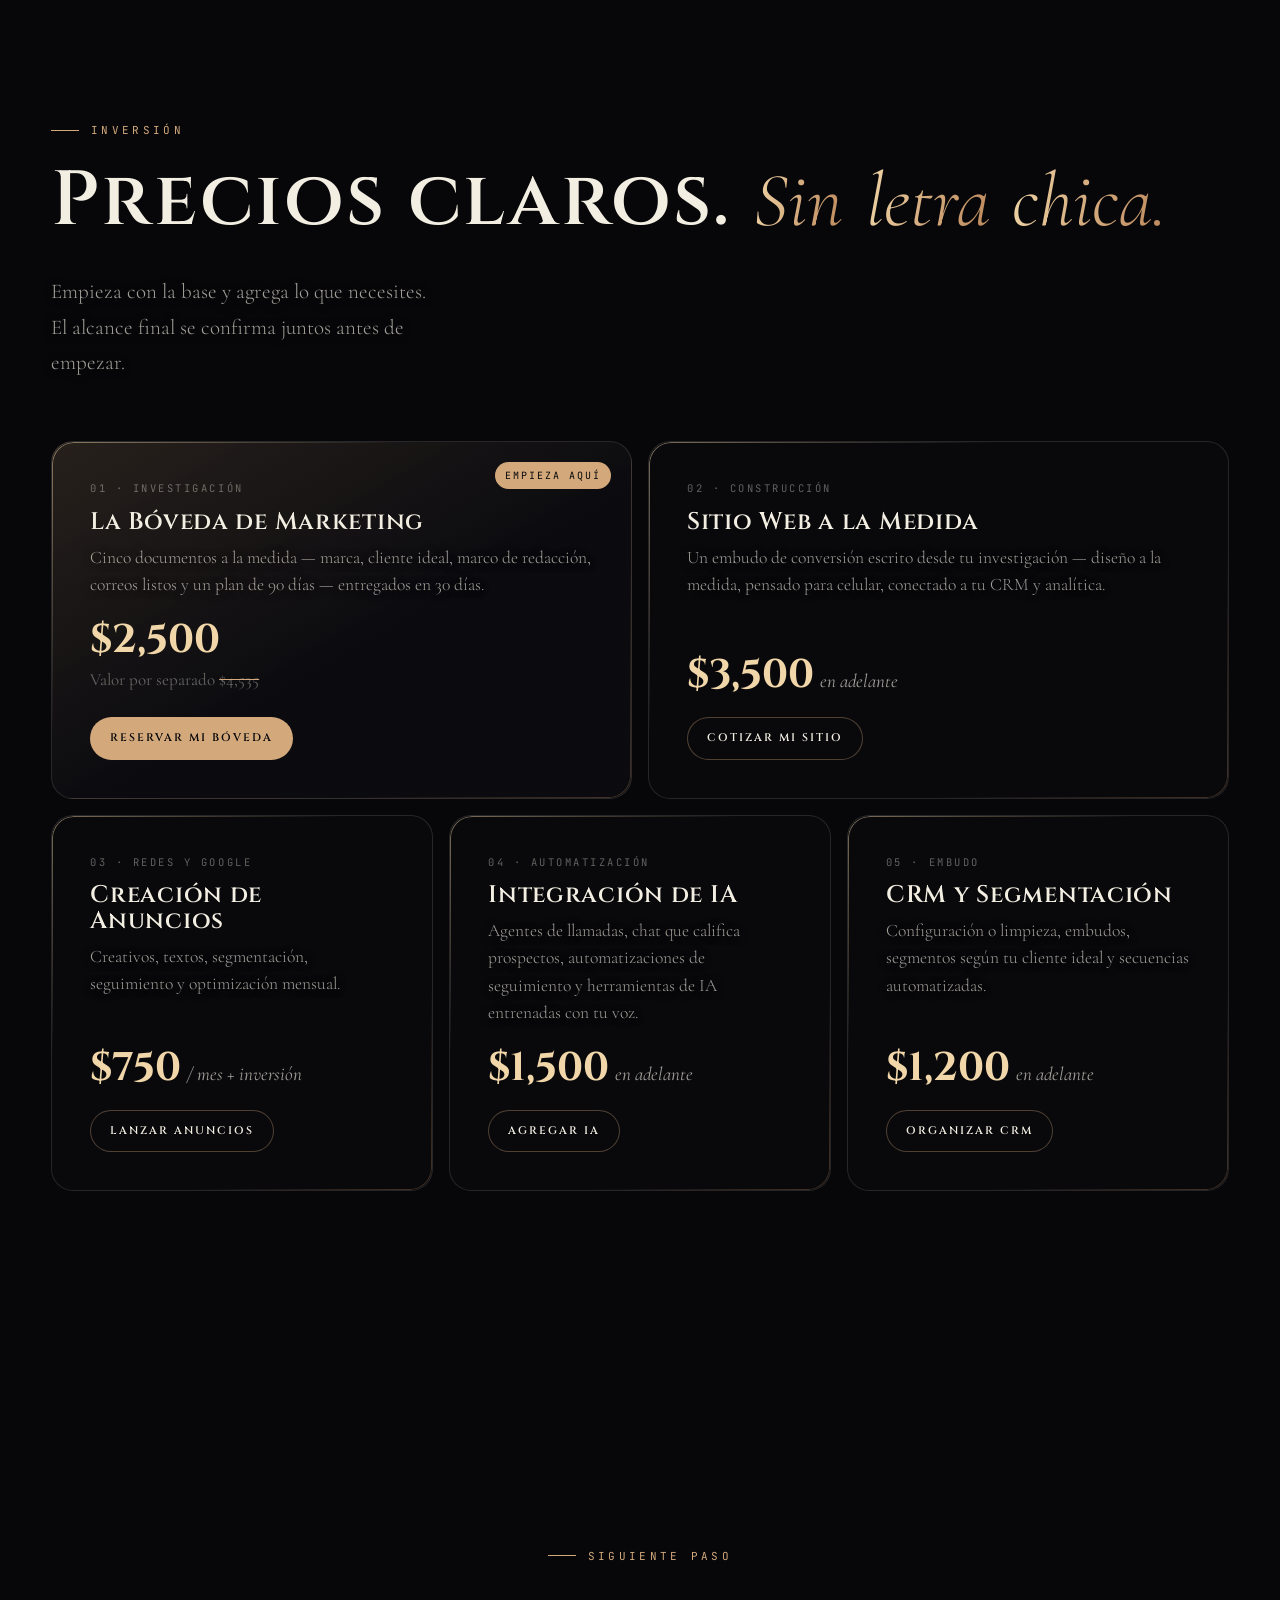
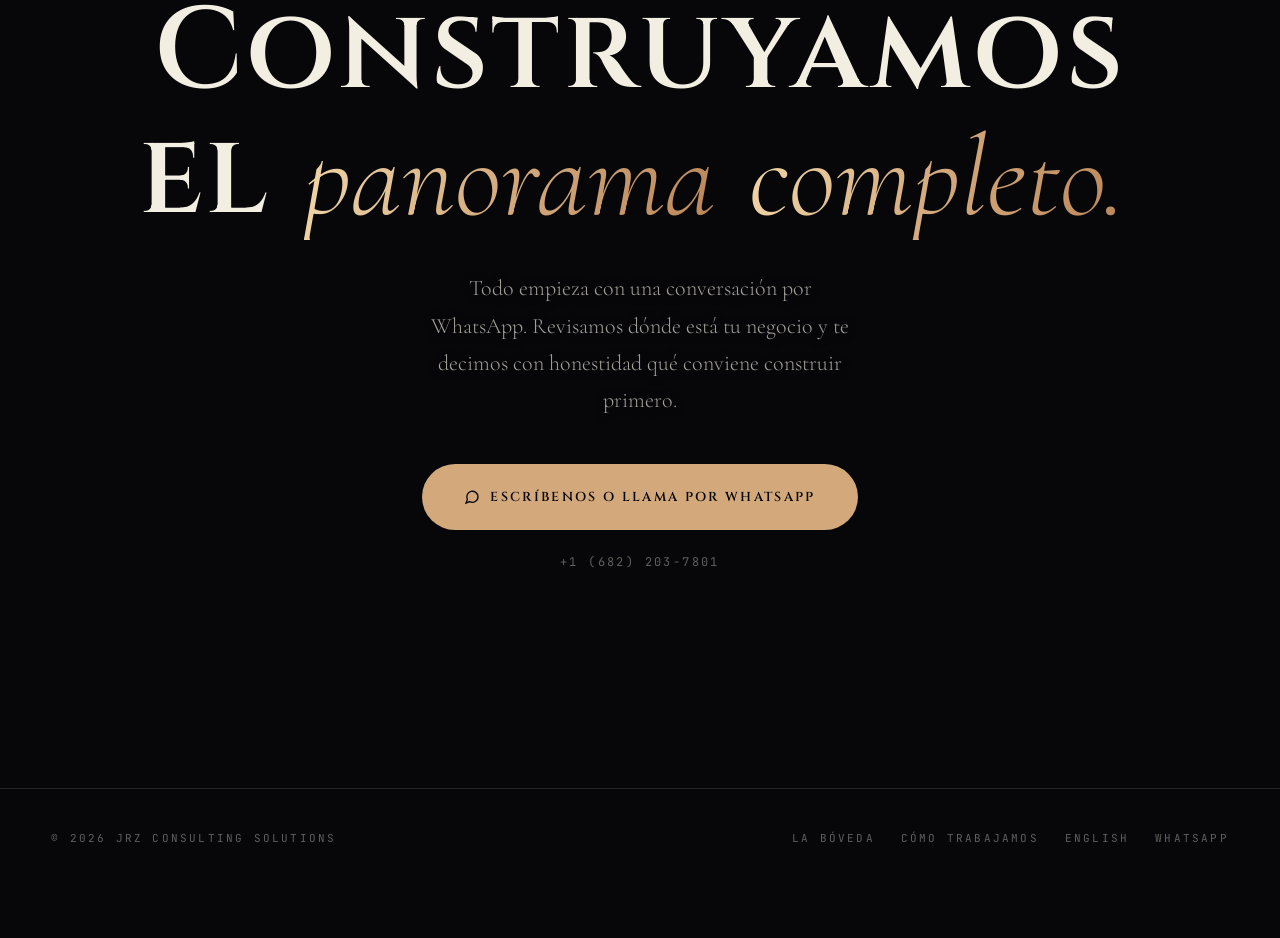
==== commit 3a250349: "Add files via upload" ====
--- a/espanol/index.html
+++ b/espanol/index.html
@@ -3,2018 +3,416 @@
 <head>
 <meta charset="UTF-8"/>
 <meta name="viewport" content="width=device-width, initial-scale=1.0"/>
-<title>La Bóveda de Marketing — JRZ Consulting Solutions</title>
+<title>JRZ Consulting Solutions — Marketing con Ingeniería</title>
+<meta name="description" content="Estudio de marketing basado en investigación. La Bóveda de Marketing, sitios web a la medida, anuncios en redes sociales y Google, integración de IA y configuración de CRM con segmentación de audiencia — todo construido desde una sola base."/>
+<meta property="og:title" content="JRZ Consulting Solutions — Marketing con Ingeniería"/>
+<meta property="og:description" content="Investigación, sitios web, anuncios, IA y CRM — construidos desde una sola base para que cada pieza empuje en la misma dirección."/>
+<meta name="theme-color" content="#07070a"/>
+<link rel="alternate" hreflang="en" href="../index.html"/>
 <link rel="preconnect" href="https://fonts.googleapis.com"/>
 <link rel="preconnect" href="https://fonts.gstatic.com" crossorigin/>
-<link href="https://fonts.googleapis.com/css2?family=Cinzel:wght@400;600;700;900&family=Cormorant+Garamond:ital,wght@0,300;0,400;0,500;0,600;1,300;1,400;1,500&display=swap" rel="stylesheet"/>
-<style>
-  *, *::before, *::after { box-sizing: border-box; margin: 0; padding: 0; }
-  :root {
-    --paper: #f7f4ea;
-    --paper-dim: #eee8d5;
-    --forest: #33402c;
-    --sage: #8a9d76;
-    --sage-light: #b7cf9f;
-    --sage-dim: #56624a;
-    --sage-rule: rgba(138,157,118,0.35);
-    --clay: #ba8659;
-    --clay-light: #d3a97c;
-    --clay-lighter: #deba91;
-    --cream: #f7f4ea;
-    --cream-dim: #ddd6bf;
-    --ink: #2b2f24;
-    --ink-soft: #4c5142;
-    --muted: #6e6a52;
-    --radius: 16px;
-    --radius-sm: 9px;
-    --body-size: 20px;
-    --lead-size: 24px;
-    --small-size: 20px;
-  }
-  html { scroll-behavior: smooth; }
-  body {
-    background: var(--paper);
-    color: var(--ink);
-    font-family: 'Cormorant Garamond', serif;
-    font-size: var(--body-size);
-    line-height: 1.85;
-    -webkit-font-smoothing: antialiased;
-    overflow-x: hidden;
-  }
-  svg.icon { width: 26px; height: 26px; stroke: currentColor; fill: none; stroke-width: 1.7; stroke-linecap: round; stroke-linejoin: round; display: block; }
-  /* ── CONTAINER ── */
-  .wrap {
-    width: 100%;
-    max-width: 700px;
-    margin: 0 auto;
-    padding: 0 28px;
-  }
-  /* ── SECTIONS ── */
-  .section {
-    padding: 96px 0;
-    border-top: 1px solid var(--sage-rule);
-  }
-  .section:first-of-type { border-top: none; }
-  /* ── EYEBROW ── */
-  .eyebrow {
-    font-family: 'Cinzel', serif;
-    font-size: 13px;
-    font-weight: 600;
-    letter-spacing: 0.25em;
-    text-transform: uppercase;
-    color: var(--sage-dim);
-    display: block;
-    margin-bottom: 18px;
-  }
-  /* ── HEADINGS ── */
-  h1, h2, h3 {
-    font-family: 'Cinzel', serif;
-    letter-spacing: 0.04em;
-    line-height: 1.22;
-    color: var(--ink);
-  }
-  h1 {
-    font-size: clamp(40px, 10vw, 66px);
-    font-weight: 700;
-    margin-bottom: 10px;
-  }
-  h1 em {
-    font-family: 'Cormorant Garamond', serif;
-    font-style: italic;
-    font-weight: 300;
-    color: var(--sage-light);
-    font-size: 1.08em;
-  }
-  h2 {
-    font-size: clamp(26px, 6vw, 36px);
-    font-weight: 600;
-    margin-bottom: 16px;
-  }
-  h2 em {
-    font-family: 'Cormorant Garamond', serif;
-    font-style: italic;
-    font-weight: 300;
-    color: var(--sage-dim);
-  }
-  h3 {
-    font-size: 20px;
-    font-weight: 600;
-    letter-spacing: 0.06em;
-    margin-bottom: 10px;
-  }
-  /* ── BODY TEXT ── */
-  p {
-    font-size: var(--body-size);
-    font-weight: 300;
-    color: var(--ink-soft);
-    line-height: 1.9;
-    margin-bottom: 24px;
-  }
-  p:last-child { margin-bottom: 0; }
-  .lead {
-    font-size: var(--lead-size);
-    font-weight: 400;
-    color: var(--ink);
-    line-height: 1.8;
-    margin-bottom: 30px;
-  }
-  .lead strong {
-    color: var(--sage-dim);
-    font-weight: 600;
-  }
-  .section-intro {
-    font-size: 20px;
-    font-style: italic;
-    font-weight: 300;
-    color: var(--muted);
-    margin-bottom: 52px;
-    line-height: 1.7;
-  }
-  /* ── PULL QUOTE ── */
-  .pull-quote {
-    border-left: 3px solid var(--sage);
-    padding: 20px 0 20px 28px;
-    margin: 44px 0;
-  }
-  .pull-quote p {
-    font-size: 22px;
-    font-style: italic;
-    font-weight: 400;
-    color: var(--ink);
-    line-height: 1.7;
-    margin: 0;
-  }
-  /* ── SCROLL REVEAL ── */
-  .reveal {
-    opacity: 0;
-    transform: translateY(20px);
-    transition: opacity 0.8s ease, transform 0.8s ease;
-  }
-  .reveal.visible {
-    opacity: 1;
-    transform: translateY(0);
-  }
-  @media (prefers-reduced-motion: reduce) {
-    .reveal { opacity: 1; transform: none; transition: none; }
-  }
-  /* ── PROGRESS TRACKER ── */
-  .tracker {
-    position: sticky;
-    top: 0;
-    z-index: 40;
-    background: rgba(247,244,234,0.92);
-    backdrop-filter: blur(6px);
-    border-bottom: 1px solid var(--sage-rule);
-    opacity: 0;
-    visibility: hidden;
-    transform: translateY(-100%);
-    transition: opacity 0.4s ease, transform 0.4s ease;
-    pointer-events: none;
-  }
-  .tracker.visible { opacity: 1; visibility: visible; transform: translateY(0); pointer-events: auto; }
-  .tracker-inner {
-    max-width: 700px;
-    margin: 0 auto;
-    display: flex;
-    align-items: center;
-    justify-content: space-between;
-    padding: 14px 28px;
-    gap: 6px;
-    overflow-x: auto;
-  }
-  .tracker-step {
-    display: flex;
-    align-items: center;
-    gap: 8px;
-    text-decoration: none;
-    flex-shrink: 0;
-    padding: 4px 2px;
-  }
-  .tracker-dot {
-    width: 8px; height: 8px; border-radius: 50%;
-    background: var(--sage-rule);
-    transition: background 0.3s ease, transform 0.3s ease;
-    flex-shrink: 0;
-  }
-  .tracker-step.active .tracker-dot { background: var(--sage); transform: scale(1.3); }
-  .tracker-label {
-    font-family: 'Cinzel', serif;
-    font-size: 10.5px;
-    letter-spacing: 0.1em;
-    text-transform: uppercase;
-    color: var(--muted);
-    white-space: nowrap;
-    transition: color 0.3s ease;
-  }
-  .tracker-step.active .tracker-label { color: var(--ink); font-weight: 600; }
-  .tracker-line {
-    flex: 1;
-    height: 1px;
-    background: var(--sage-rule);
-    margin: 0 2px;
-    min-width: 10px;
-  }
-  @media (max-width: 620px) {
-    .tracker-label { display: none; }
-    .tracker-inner { justify-content: center; gap: 10px; padding: 14px 20px; }
-  }
-  /* ── HERO ── */
-  .hero {
-    padding: 110px 0 96px;
-    text-align: center;
-    border-top: none;
-    background: var(--forest);
-    color: var(--cream);
-  }
-  .hero h1 { color: var(--cream); }
-  .hero-rule {
-    width: 1px;
-    height: 64px;
-    background: linear-gradient(to bottom, transparent, var(--sage-light));
-    margin: 0 auto 40px;
-  }
-  .brand-mark {
-    font-family: 'Cinzel', serif;
-    font-size: 13px;
-    letter-spacing: 0.3em;
-    text-transform: uppercase;
-    color: var(--sage-light);
-    margin-bottom: 40px;
-  }
-  .hero-sub {
-    font-size: 22px;
-    font-weight: 300;
-    font-style: italic;
-    color: var(--cream-dim);
-    max-width: 500px;
-    margin: 32px auto 0;
-    line-height: 1.7;
-  }
-  .divider-label {
-    display: flex;
-    align-items: center;
-    gap: 18px;
-    margin: 56px auto 0;
-    max-width: 340px;
-  }
-  .divider-label::before,
-  .divider-label::after {
-    content: '';
-    flex: 1;
-    height: 1px;
-    background: rgba(183,207,159,0.3);
-  }
-  .divider-label span {
-    font-family: 'Cinzel', serif;
-    font-size: 12px;
-    letter-spacing: 0.24em;
-    color: var(--sage-light);
-    text-transform: uppercase;
-    white-space: nowrap;
-  }
-  /* ── STEP ONE BADGE ── */
-  .step-badge {
-    display: inline-flex;
-    align-items: center;
-    gap: 14px;
-    border: 1px solid var(--sage-rule);
-    border-radius: var(--radius-sm);
-    padding: 14px 22px;
-    margin-bottom: 36px;
-    background: var(--paper-dim);
-  }
-  .step-badge-num {
-    font-family: 'Cinzel', serif;
-    font-size: 28px;
-    font-weight: 700;
-    color: var(--sage-dim);
-    line-height: 1;
-  }
-  .step-badge-text {
-    text-align: left;
-  }
-  .step-badge-text strong {
-    font-family: 'Cinzel', serif;
-    font-size: 11px;
-    font-weight: 600;
-    letter-spacing: 0.18em;
-    text-transform: uppercase;
-    color: var(--ink);
-    display: block;
-  }
-  .step-badge-text span {
-    font-size: 14px;
-    font-style: italic;
-    color: var(--muted);
-  }
-  /* ── CHAOS → CLARITY VISUAL ── */
-  .relief-visual {
-    margin: 44px 0 8px;
-    border: 1px solid var(--sage-rule);
-    border-radius: var(--radius);
-    background: var(--paper-dim);
-    padding: 32px 24px 24px;
-  }
-  .relief-visual svg { width: 100%; height: auto; display: block; }
-  .relief-caption {
-    display: flex;
-    justify-content: space-between;
-    margin-top: 6px;
-    padding: 0 4px;
-  }
-  .relief-caption span {
-    font-family: 'Cinzel', serif;
-    font-size: 11px;
-    letter-spacing: 0.16em;
-    text-transform: uppercase;
-  }
-  .relief-caption .from { color: #a15f42; }
-  .relief-caption .to { color: var(--sage-dim); }
-  /* ── EXPAND HINT ── */
-  .expand-hint {
-    display: flex;
-    align-items: center;
-    gap: 12px;
-    background: rgba(138,157,118,0.12);
-    border: 1px solid var(--sage-rule);
-    border-radius: 999px;
-    padding: 13px 22px;
-    margin-bottom: 40px;
-  }
-  .expand-hint-icon {
-    flex-shrink: 0;
-    width: 30px; height: 30px;
-    border-radius: 50%;
-    background: var(--sage-dim);
-    color: var(--cream);
-    display: flex; align-items: center; justify-content: center;
-    animation: hintBounce 2.2s ease-in-out infinite;
-  }
-  .expand-hint-icon svg { width: 15px; height: 15px; }
-  .expand-hint span {
-    font-size: 17px;
-    font-style: italic;
-    color: var(--ink-soft);
-    line-height: 1.5;
-  }
-  .expand-hint strong {
-    color: var(--ink);
-    font-weight: 600;
-    font-style: normal;
-  }
-  @keyframes hintBounce {
-    0%, 100% { transform: translateY(0); }
-    50% { transform: translateY(3px); }
-  }
-  @media (prefers-reduced-motion: reduce) {
-    .expand-hint-icon { animation: none; }
-  }
-  @media (max-width: 560px) {
-    .expand-hint { border-radius: var(--radius); align-items: flex-start; }
-  }
-  /* ── ACCORDION ── */
-  .accordion {
-    border: 1px solid var(--sage-rule);
-    border-radius: var(--radius);
-    margin-bottom: 20px;
-    background: var(--paper-dim);
-    overflow: hidden;
-  }
-  .accordion-header {
-    width: 100%;
-    background: none;
-    border: none;
-    padding: 28px 28px;
-    display: flex;
-    align-items: flex-start;
-    gap: 18px;
-    cursor: pointer;
-    text-align: left;
-    transition: background 0.2s;
-  }
-  .accordion-header:hover {
-    background: rgba(138,157,118,0.08);
-  }
-  .accordion-icon {
-    flex-shrink: 0;
-    width: 44px; height: 44px;
-    border-radius: 50%;
-    background: rgba(138,157,118,0.14);
-    display: flex; align-items: center; justify-content: center;
-    color: var(--sage-dim);
-    margin-top: 2px;
-  }
-  .accordion-icon svg { width: 22px; height: 22px; }
-  .accordion-num {
-    font-family: 'Cinzel', serif;
-    font-size: 13px;
-    font-weight: 600;
-    letter-spacing: 0.18em;
-    color: var(--sage-dim);
-    flex-shrink: 0;
-    margin-top: 4px;
-    width: 26px;
-  }
-  .accordion-title-block {
-    flex: 1;
-  }
-  .accordion-tag {
-    font-family: 'Cinzel', serif;
-    font-size: 11px;
-    letter-spacing: 0.2em;
-    text-transform: uppercase;
-    color: var(--sage-dim);
-    display: block;
-    margin-bottom: 6px;
-  }
-  .accordion-title {
-    font-family: 'Cinzel', serif;
-    font-size: 20px;
-    font-weight: 600;
-    letter-spacing: 0.05em;
-    color: var(--ink);
-    line-height: 1.3;
-  }
-  .accordion-summary {
-    font-size: 20px;
-    font-style: italic;
-    color: var(--muted);
-    margin-top: 6px;
-    line-height: 1.55;
-    font-weight: 300;
-  }
-  .accordion-arrow {
-    font-size: 22px;
-    color: var(--sage-dim);
-    flex-shrink: 0;
-    transition: transform 0.3s;
-    margin-top: 2px;
-    line-height: 1;
-  }
-  .accordion.open .accordion-arrow {
-    transform: rotate(180deg);
-  }
-  .accordion.open {
-    border-color: var(--sage-dim);
-  }
-  .accordion-body {
-    display: none;
-    padding: 0 28px 32px 88px;
-    border-top: 1px solid var(--sage-rule);
-  }
-  /* ── MOBILE ACCORDION OVERRIDES ── */
-  @media (max-width: 600px) {
-    .accordion-header {
-      padding: 26px 20px 22px 20px;
-      flex-wrap: wrap;
-      gap: 14px;
-    }
-    .accordion-num { display: none; }
-    .accordion-title-block {
-      width: 100%;
-      flex: none;
-      padding-right: 0;
-    }
-    .accordion-tag {
-      font-size: 11px;
-      margin-bottom: 8px;
-    }
-    .accordion-title {
-      font-size: 22px;
-      line-height: 1.35;
-    }
-    .accordion-summary {
-      display: none;
-    }
-    .accordion-arrow {
-      width: 100%;
-      text-align: right;
-      font-size: 24px;
-      margin-top: 4px;
-      display: block;
-    }
-    .accordion-body {
-      padding: 0 20px 28px 20px;
-    }
-    .accordion-body p {
-      font-size: 20px;
-    }
-    /* Bar chart mobile fix */
-    .bar-chart {
-      gap: 4px;
-      height: 100px;
-    }
-    .bar-val {
-      font-size: 10px;
-      letter-spacing: 0;
-    }
-    .bar-name {
-      font-size: 10px;
-      line-height: 1.2;
-    }
-    .graph-preview {
-      padding: 20px 14px;
-      overflow-x: hidden;
-    }
-    /* Site example header mobile fix */
-    .site-example-header {
-      flex-direction: column;
-      align-items: flex-start;
-      gap: 14px;
-      padding: 20px 20px;
-    }
-    .site-link-btn {
-      width: 100%;
-      text-align: center;
-      padding: 14px 18px;
-    }
-  }
-  .accordion.open .accordion-body {
-    display: block;
-  }
-  .accordion-body p {
-    font-size: 20px;
-    margin-top: 20px;
-    margin-bottom: 16px;
-  }
-  .depth-note {
-    font-size: 20px;
-    font-style: italic;
-    color: var(--sage-dim);
-    border-top: 1px solid var(--sage-rule);
-    padding-top: 14px;
-    margin-top: 8px;
-    line-height: 1.6;
-  }
-  /* ── FUNNEL SPINE ── */
-  .funnel-item {
-    display: flex;
-    gap: 0;
-    position: relative;
-  }
-  .funnel-spine {
-    display: flex;
-    flex-direction: column;
-    align-items: center;
-    flex-shrink: 0;
-    width: 52px;
-  }
-  .funnel-dot {
-    width: 40px;
-    height: 40px;
-    border-radius: 50%;
-    background: rgba(138,157,118,0.14);
-    border: 1px solid var(--sage-rule);
-    color: var(--sage-dim);
-    display: flex; align-items: center; justify-content: center;
-    flex-shrink: 0;
-    margin-top: 6px;
-    z-index: 1;
-  }
-  .funnel-dot svg { width: 19px; height: 19px; }
-  .funnel-line {
-    width: 1px;
-    flex: 1;
-    background: var(--sage-rule);
-    min-height: 24px;
-  }
-  .funnel-item:last-child .funnel-line { display: none; }
-  .funnel-content {
-    flex: 1;
-    background: var(--paper-dim);
-    border: 1px solid var(--sage-rule);
-    border-radius: var(--radius);
-    padding: 26px 24px;
-    margin-bottom: 18px;
-    margin-left: 4px;
-  }
-  .funnel-phase-label {
-    font-family: 'Cinzel', serif;
-    font-size: 12px;
-    letter-spacing: 0.24em;
-    text-transform: uppercase;
-    color: var(--sage-dim);
-    margin-bottom: 6px;
-    display: block;
-  }
-  .funnel-phase-title {
-    font-family: 'Cinzel', serif;
-    font-size: 20px;
-    font-weight: 600;
-    color: var(--ink);
-    margin-bottom: 10px;
-    letter-spacing: 0.05em;
-  }
-  .funnel-content p {
-    font-size: 20px;
-    color: var(--muted);
-    margin: 0;
-    line-height: 1.7;
-  }
-  /* ── FRAMEWORK BOX ── */
-  .framework-box {
-    border: 1px solid var(--sage-dim);
-    border-radius: var(--radius);
-    padding: 38px 28px;
-    text-align: center;
-    margin: 0 0 44px;
-    background: rgba(138,157,118,0.08);
-  }
-  .framework-label {
-    font-family: 'Cinzel', serif;
-    font-size: 12px;
-    letter-spacing: 0.24em;
-    text-transform: uppercase;
-    color: var(--sage-dim);
-    display: block;
-    margin-bottom: 14px;
-  }
-  .framework-name {
-    font-family: 'Cinzel', serif;
-    font-size: 24px;
-    font-weight: 700;
-    letter-spacing: 0.1em;
-    color: var(--ink);
-    margin-bottom: 8px;
-  }
-  .framework-sub {
-    font-size: 18px;
-    font-style: italic;
-    font-weight: 300;
-    color: var(--muted);
-  }
-  /* ── GRAPH PREVIEW ── */
-  .graph-preview {
-    background: var(--forest);
-    border: 1px solid var(--sage-rule);
-    border-radius: var(--radius);
-    padding: 28px 24px;
-    margin: 32px 0;
-  }
-  .graph-label {
-    font-family: 'Cinzel', serif;
-    font-size: 13px;
-    letter-spacing: 0.2em;
-    text-transform: uppercase;
-    color: var(--sage-light);
-    margin-bottom: 20px;
-    display: block;
-  }
-  /* Bar chart */
-  .bar-chart {
-    display: flex;
-    align-items: flex-end;
-    gap: 10px;
-    height: 120px;
-    margin-bottom: 12px;
-  }
-  .bar-wrap {
-    flex: 1;
-    display: flex;
-    flex-direction: column;
-    align-items: center;
-    gap: 6px;
-    height: 100%;
-    justify-content: flex-end;
-  }
-  .bar {
-    width: 100%;
-    background: var(--sage-dim);
-    border-radius: 4px 4px 0 0;
-    transition: background 0.2s;
-    position: relative;
-  }
-  .bar.highlight { background: var(--sage); }
-  .bar-val {
-    font-family: 'Cinzel', serif;
-    font-size: 13px;
-    color: var(--sage-light);
-    font-weight: 600;
-  }
-  .bar-name {
-    font-size: 13px;
-    color: var(--cream-dim);
-    text-align: center;
-    line-height: 1.3;
-  }
-  .graph-note {
-    font-size: 20px;
-    font-style: italic;
-    color: var(--cream-dim);
-    margin-top: 8px;
-    text-align: center;
-  }
-  /* Roadmap phases */
-  .phase-row {
-    display: flex;
-    gap: 6px;
-    margin-bottom: 8px;
-  }
-  .phase-block {
-    flex: 1;
-    padding: 10px 8px;
-    border-radius: var(--radius-sm);
-    text-align: center;
-    background: rgba(138,157,118,0.1);
-    border: 1px solid var(--sage-rule);
-  }
-  .phase-block.active {
-    background: var(--sage-dim);
-    border-color: var(--sage);
-  }
-  .phase-block-label {
-    font-family: 'Cinzel', serif;
-    font-size: 12px;
-    letter-spacing: 0.14em;
-    text-transform: uppercase;
-    color: var(--cream-dim);
-    display: block;
-    margin-bottom: 3px;
-  }
-  .phase-block-val {
-    font-family: 'Cinzel', serif;
-    font-size: 17px;
-    font-weight: 700;
-    color: var(--sage-light);
-  }
-  /* ── WEBSITE FUNNEL SECTION ── */
-  .site-example {
-    border: 1px solid var(--sage-rule);
-    border-radius: var(--radius);
-    background: var(--forest);
-    margin-bottom: 24px;
-    overflow: hidden;
-  }
-  .site-example-header {
-    padding: 22px 24px;
-    display: flex;
-    align-items: center;
-    justify-content: space-between;
-    gap: 16px;
-  }
-  .site-example-name {
-    font-family: 'Cinzel', serif;
-    font-size: 20px;
-    font-weight: 600;
-    color: var(--cream);
-    letter-spacing: 0.06em;
-  }
-  .site-example-type {
-    font-size: 20px;
-    font-style: italic;
-    color: var(--cream-dim);
-    margin-top: 3px;
-  }
-  .site-link-btn {
-    font-family: 'Cinzel', serif;
-    font-size: 13px;
-    letter-spacing: 0.16em;
-    text-transform: uppercase;
-    color: var(--sage-light);
-    border: 1px solid var(--sage-dim);
-    border-radius: 999px;
-    padding: 10px 20px;
-    text-decoration: none;
-    white-space: nowrap;
-    flex-shrink: 0;
-    transition: background 0.2s, color 0.2s;
-  }
-  .site-link-btn:hover {
-    background: var(--sage-dim);
-    color: var(--cream);
-  }
-  .site-funnel-steps {
-    border-top: 1px solid var(--sage-rule);
-    padding: 20px 24px;
-  }
-  .funnel-step-row {
-    display: flex;
-    align-items: flex-start;
-    gap: 16px;
-    padding: 14px 0;
-    border-bottom: 1px solid rgba(138,157,118,0.14);
-  }
-  .funnel-step-row:last-child { border-bottom: none; }
-  .funnel-step-num {
-    font-family: 'Cinzel', serif;
-    font-size: 13px;
-    font-weight: 700;
-    color: var(--sage-light);
-    flex-shrink: 0;
-    width: 24px;
-    margin-top: 2px;
-  }
-  .funnel-step-name {
-    font-family: 'Cinzel', serif;
-    font-size: 15px;
-    font-weight: 600;
-    color: var(--cream);
-    letter-spacing: 0.05em;
-    flex-shrink: 0;
-    width: 100px;
-    margin-top: 2px;
-  }
-  .funnel-step-desc {
-    font-size: 20px;
-    color: var(--cream-dim);
-    line-height: 1.6;
-  }
-  @media (max-width: 480px) {
-    .funnel-step-row { flex-direction: column; gap: 4px; }
-    .funnel-step-name { width: auto; }
-  }
-  .coming-soon-badge {
-    display: inline-block;
-    font-family: 'Cinzel', serif;
-    font-size: 11px;
-    letter-spacing: 0.16em;
-    text-transform: uppercase;
-    color: var(--sage-light);
-    border: 1px solid var(--sage-dim);
-    border-radius: 999px;
-    padding: 3px 12px;
-    margin-left: 10px;
-    vertical-align: middle;
-  }
-  /* ── SUMMARY GRID ── */
-  .summary-grid {
-    display: flex;
-    flex-direction: column;
-    gap: 1px;
-    background: var(--sage-rule);
-    border: 1px solid var(--sage-rule);
-    border-radius: var(--radius);
-    overflow: hidden;
-    margin-top: 40px;
-  }
-  .summary-row {
-    display: flex;
-    align-items: flex-start;
-    gap: 18px;
-    padding: 24px 24px;
-    background: var(--paper-dim);
-  }
-  .summary-icon {
-    flex-shrink: 0;
-    width: 38px; height: 38px;
-    border-radius: 50%;
-    background: rgba(138,157,118,0.14);
-    color: var(--sage-dim);
-    display: flex; align-items: center; justify-content: center;
-    margin-top: 1px;
-  }
-  .summary-icon svg { width: 19px; height: 19px; }
-  .summary-text {
-    font-size: 18px;
-    font-weight: 300;
-    color: var(--ink-soft);
-    line-height: 1.6;
-  }
-  .summary-text strong {
-    font-family: 'Cinzel', serif;
-    font-size: 14px;
-    font-weight: 600;
-    letter-spacing: 0.1em;
-    text-transform: uppercase;
-    color: var(--ink);
-    display: block;
-    margin-bottom: 4px;
-  }
-  /* ── INVESTMENT / PRICE ANCHOR ── */
-  .value-stack {
-    border: 1px solid var(--sage-rule);
-    border-radius: var(--radius);
-    background: var(--paper-dim);
-    overflow: hidden;
-    margin-top: 8px;
-  }
-  .value-row {
-    display: flex;
-    justify-content: space-between;
-    align-items: center;
-    gap: 16px;
-    padding: 20px 24px;
-    border-bottom: 1px solid var(--sage-rule);
-  }
-  .value-row:last-child { border-bottom: none; }
-  .value-row-name {
-    font-size: 19px;
-    color: var(--ink-soft);
-  }
-  .value-row-price {
-    font-family: 'Cinzel', serif;
-    font-size: 16px;
-    font-weight: 600;
-    color: var(--muted);
-    text-decoration: line-through;
-    text-decoration-color: var(--sage-dim);
-    white-space: nowrap;
-  }
-  .value-row.total {
-    background: rgba(138,157,118,0.12);
-    padding: 22px 24px;
-  }
-  .value-row.total .value-row-name {
-    font-family: 'Cinzel', serif;
-    font-size: 13px;
-    font-weight: 600;
-    letter-spacing: 0.12em;
-    text-transform: uppercase;
-    color: var(--ink);
-  }
-  .value-row.total .value-row-price {
-    font-size: 20px;
-  }
-  .price-reveal {
-    text-align: center;
-    margin-top: 36px;
-  }
-  .price-reveal-num {
-    font-family: 'Cinzel', serif;
-    font-size: clamp(48px, 10vw, 64px);
-    font-weight: 700;
-    color: var(--ink);
-    letter-spacing: 0.02em;
-    line-height: 1;
-    margin: 6px 0 14px;
-  }
-  .price-reveal-save {
-    display: inline-block;
-    font-family: 'Cinzel', serif;
-    font-size: 13px;
-    letter-spacing: 0.1em;
-    text-transform: uppercase;
-    color: var(--forest);
-    background: var(--clay-light);
-    border-radius: 999px;
-    padding: 9px 20px;
-    margin-top: 6px;
-  }
-  /* ── MID-PAGE CTA ── */
-  .mid-cta {
-    display: flex;
-    align-items: center;
-    justify-content: space-between;
-    gap: 20px;
-    flex-wrap: wrap;
-    margin-top: 48px;
-    padding: 26px 28px;
-    border: 1px solid var(--sage-dim);
-    border-radius: var(--radius);
-    background: rgba(138,157,118,0.09);
-  }
-  .mid-cta-text { flex: 1; min-width: 200px; }
-  .mid-cta-text strong {
-    font-family: 'Cinzel', serif;
-    font-size: 15px;
-    font-weight: 600;
-    letter-spacing: 0.04em;
-    color: var(--ink);
-    display: block;
-    margin-bottom: 4px;
-  }
-  .mid-cta-text span {
-    font-size: 18px;
-    font-style: italic;
-    color: var(--muted);
-  }
-  .mid-cta-btn {
-    font-family: 'Cinzel', serif;
-    font-size: 12.5px;
-    font-weight: 600;
-    letter-spacing: 0.14em;
-    text-transform: uppercase;
-    color: var(--forest);
-    background: var(--clay-light);
-    border-radius: 999px;
-    padding: 15px 28px;
-    text-decoration: none;
-    white-space: nowrap;
-    flex-shrink: 0;
-    transition: background 0.2s, transform 0.2s;
-  }
-  .mid-cta-btn:hover { background: var(--clay-lighter); transform: translateY(-1px); }
-  @media (max-width: 560px) {
-    .mid-cta { flex-direction: column; align-items: stretch; text-align: center; padding: 24px 22px; }
-  }
-  /* ── FLOATING CTA ── */
-  .floating-cta {
-    position: fixed;
-    right: 24px;
-    bottom: 24px;
-    z-index: 60;
-    display: flex;
-    align-items: center;
-    gap: 10px;
-    background: var(--clay-light);
-    color: var(--forest);
-    border-radius: 999px;
-    padding: 15px 24px 15px 16px;
-    text-decoration: none;
-    box-shadow: 0 6px 24px rgba(43,47,36,0.22);
-    font-family: 'Cinzel', serif;
-    font-size: 12.5px;
-    font-weight: 600;
-    letter-spacing: 0.1em;
-    text-transform: uppercase;
-    transition: background 0.2s, transform 0.2s, box-shadow 0.2s;
-    animation: floatPulse 3.5s ease-in-out infinite;
-  }
-  .floating-cta svg { width: 20px; height: 20px; stroke-width: 2; flex-shrink: 0; }
-  .floating-cta:hover { background: var(--clay-lighter); transform: translateY(-2px); box-shadow: 0 10px 30px rgba(43,47,36,0.28); }
-  @keyframes floatPulse {
-    0%, 100% { box-shadow: 0 6px 24px rgba(43,47,36,0.22); }
-    50% { box-shadow: 0 6px 24px rgba(186,134,89,0.45); }
-  }
-  @media (max-width: 560px) {
-    .floating-cta { right: 16px; bottom: 16px; padding: 13px 18px 13px 13px; font-size: 11px; gap: 8px; }
-    .floating-cta svg { width: 18px; height: 18px; }
-  }
-  @media (prefers-reduced-motion: reduce) {
-    .floating-cta { animation: none; }
-  }
-  /* ── CTA ── */
-  .cta-section {
-    text-align: center;
-    padding: 96px 0 110px;
-    border-top: 1px solid var(--sage-rule);
-    background: var(--forest);
-    color: var(--cream);
-  }
-  .cta-section h2 { color: var(--cream); }
-  .cta-section h2 em { color: var(--sage-light); }
-  .cta-section .eyebrow { color: var(--sage-light); }
-  .cta-section p {
-    max-width: 500px;
-    margin: 0 auto 40px;
-    font-size: 21px;
-    color: var(--cream-dim);
-  }
-  .cta-btn {
-    display: inline-block;
-    font-family: 'Cinzel', serif;
-    font-size: 13px;
-    font-weight: 600;
-    letter-spacing: 0.2em;
-    text-transform: uppercase;
-    color: var(--forest);
-    background: var(--clay-light);
-    border-radius: 999px;
-    padding: 22px 48px;
-    text-decoration: none;
-    transition: background 0.2s, transform 0.2s;
-  }
-  .cta-btn:hover { background: var(--clay-lighter); transform: translateY(-1px); }
-  .cta-note {
-    display: block;
-    font-size: 20px;
-    font-style: italic;
-    color: var(--cream-dim);
-    margin-top: 22px;
-  }
-  /* ── FOOTER ── */
-  .footer {
-    border-top: 1px solid var(--sage-rule);
-    padding: 44px 0;
-    text-align: center;
-    background: var(--forest);
-  }
-  .footer-brand {
-    font-family: 'Cinzel', serif;
-    font-size: 20px;
-    font-weight: 600;
-    letter-spacing: 0.18em;
-    color: var(--sage-light);
-    margin-bottom: 10px;
-  }
-  .footer-note {
-    font-size: 20px;
-    color: var(--cream-dim);
-    font-style: italic;
-  }
-  /* ── INLINE RULE ── */
-  .rule {
-    width: 48px;
-    height: 1px;
-    background: var(--sage-dim);
-    margin: 44px 0;
-  }
-</style>
+<link href="https://fonts.googleapis.com/css2?family=Cinzel:wght@400;600;700;900&family=Cormorant+Garamond:ital,wght@0,300;0,400;0,500;0,600;1,300;1,400;1,500&family=JetBrains+Mono:wght@400&display=swap" rel="stylesheet"/>
+<link rel="stylesheet" href="../jrz.css"/>
 </head>
-<body>
-<!-- ═══════════════════════════════════ ICON SPRITE -->
-<svg style="display:none" aria-hidden="true">
-  <symbol id="icon-compass" viewBox="0 0 24 24"><circle cx="12" cy="12" r="9"/><path d="M14.8 9.2l-2 3.6-3.6 2 2-3.6z"/></symbol>
-  <symbol id="icon-target" viewBox="0 0 24 24"><circle cx="12" cy="12" r="9"/><circle cx="12" cy="12" r="5"/><circle cx="12" cy="12" r="1"/></symbol>
-  <symbol id="icon-quill" viewBox="0 0 24 24"><path d="M12 20h9"/><path d="M16.5 3.5a2.12 2.12 0 013 3L7 19l-4 1 1-4z"/></symbol>
-  <symbol id="icon-mail" viewBox="0 0 24 24"><rect x="3" y="5" width="18" height="14" rx="2"/><path d="M3 7l9 6 9-6"/></symbol>
-  <symbol id="icon-map" viewBox="0 0 24 24"><path d="M3 17l6-6 4 4 8-8"/><path d="M15 7h6v6"/></symbol>
-  <symbol id="icon-stack" viewBox="0 0 24 24"><rect x="4" y="4" width="16" height="4.5" rx="1"/><rect x="4" y="10" width="16" height="4.5" rx="1"/><rect x="4" y="16" width="16" height="4.5" rx="1"/></symbol>
-  <symbol id="icon-calendar" viewBox="0 0 24 24"><rect x="3" y="5" width="18" height="16" rx="2"/><path d="M16 3v4M8 3v4M3 10h18"/></symbol>
-  <symbol id="icon-lock" viewBox="0 0 24 24"><path d="M12 3l7 3v6c0 5-3.5 8-7 9-3.5-1-7-4-7-9V6z"/></symbol>
-  <symbol id="icon-tag" viewBox="0 0 24 24"><path d="M20.5 12.3L12.7 20 3 10.3V3h7.3z"/><circle cx="7.5" cy="7.5" r="1.5"/></symbol>
-  <symbol id="icon-globe" viewBox="0 0 24 24"><circle cx="12" cy="12" r="9"/><path d="M3 12h18"/><path d="M12 3a14 14 0 010 18M12 3a14 14 0 000 18"/></symbol>
-  <symbol id="icon-loop" viewBox="0 0 24 24"><path d="M21 12a9 9 0 11-3-6.7"/><path d="M21 3v6h-6"/></symbol>
-  <symbol id="icon-leaf" viewBox="0 0 24 24"><path d="M12 21c7-2 9-8 9-15-7 0-13 2-15 9 2 3 4 5 6 6z"/><path d="M9 15c3-3 6-6 12-11"/></symbol>
-  <symbol id="icon-chat" viewBox="0 0 24 24"><path d="M21 11.5a8.38 8.38 0 01-.9 3.8 8.5 8.5 0 01-7.6 4.7 8.38 8.38 0 01-3.8-.9L3 21l1.9-5.7a8.38 8.38 0 01-.9-3.8 8.5 8.5 0 014.7-7.6 8.38 8.38 0 013.8-.9h.5a8.48 8.48 0 018 8v.5z"/></symbol>
-  <symbol id="icon-expand" viewBox="0 0 24 24"><path d="M7 10l5 5 5-5"/></symbol>
-</svg>
-<!-- ═══════════════════════════════════ PROGRESS TRACKER -->
-<nav class="tracker" id="tracker" aria-label="Progreso de la página">
-  <div class="tracker-inner">
-    <a href="#why" class="tracker-step" data-target="why" aria-label="Ir a la sección Problema"><span class="tracker-dot"></span><span class="tracker-label">Problema</span></a>
-    <div class="tracker-line"></div>
-    <a href="#deliverables" class="tracker-step" data-target="deliverables" aria-label="Ir a la sección Fundamento"><span class="tracker-dot"></span><span class="tracker-label">Fundamento</span></a>
-    <div class="tracker-line"></div>
-    <a href="#architecture" class="tracker-step" data-target="architecture" aria-label="Ir a la sección Arquitectura"><span class="tracker-dot"></span><span class="tracker-label">Arquitectura</span></a>
-    <div class="tracker-line"></div>
-    <a href="#investment" class="tracker-step" data-target="investment" aria-label="Ir a la sección Inversión"><span class="tracker-dot"></span><span class="tracker-label">Inversión</span></a>
-    <div class="tracker-line"></div>
-    <a href="how-we-work.html" class="tracker-step" aria-label="Ir a la página Cómo Trabajamos"><span class="tracker-dot"></span><span class="tracker-label">Cómo Trabajamos</span></a>
-    <div class="tracker-line"></div>
-    <a href="#cta" class="tracker-step" data-target="cta" aria-label="Ir a la sección Siguiente Paso"><span class="tracker-dot"></span><span class="tracker-label">Siguiente Paso</span></a>
-  </div>
-</nav>
-<!-- ═══════════════════════════════════ FLOATING CTA -->
-<a href="https://wa.me/16822037801" target="_blank" rel="noopener noreferrer" class="floating-cta" aria-label="Escribir o llamar a JRZ Consulting por WhatsApp">
-  <svg class="icon"><use href="#icon-chat"/></svg>
-  <span>Escribir o Llamar</span>
+<body class="loading">
+
+<!-- ═══════════ ATMOSPHERE ═══════════ -->
+<canvas id="stage" aria-hidden="true"></canvas>
+<div class="atmos" aria-hidden="true"></div>
+<div class="vignette" aria-hidden="true"></div>
+<div class="grain" aria-hidden="true"></div>
+<div class="progress" aria-hidden="true"></div>
+<div class="cursor" aria-hidden="true"></div>
+<div class="cursor-ring" aria-hidden="true"><span></span></div>
+
+<!-- ═══════════ LOADER ═══════════ -->
+<div class="loader" aria-hidden="true">
+  <div class="loader-mark">JRZ</div>
+  <div class="loader-bar"><i></i></div>
+  <div class="loader-count">000</div>
+</div>
+
+<!-- ═══════════ NAV ═══════════ -->
+<header class="nav">
+  <a class="brand" href="#top" aria-label="JRZ Consulting Solutions — inicio">
+    <span class="brand-mono">JRZ</span>
+    <span class="brand-name">Consulting<br>Solutions</span>
+  </a>
+  <nav class="nav-links" aria-label="Principal">
+    <a href="#services">Servicios</a>
+    <a href="#system">El Sistema</a>
+    <a href="#pricing">Precios</a>
+    <a href="vault.html">La Bóveda</a>
+    <a class="lang" href="../index.html" hreflang="en">EN</a>
+    <a class="pill magnetic" href="https://wa.me/16822037801?text=Hola%20Joey%2C%20me%20gustar%C3%ADa%20hablar%20sobre%20el%20marketing%20de%20mi%20negocio." target="_blank" rel="noopener">Escríbenos o Llama</a>
+  </nav>
+  <button class="menu-btn" data-menu aria-expanded="false" aria-controls="mmenu">Menú</button>
+</header>
+<div class="mobile-menu" id="mmenu">
+  <button class="menu-btn close" data-menu aria-expanded="false">Cerrar</button>
+  <a href="#services"><small>01</small>Servicios</a>
+  <a href="#system"><small>02</small>El Sistema</a>
+  <a href="#pricing"><small>03</small>Precios</a>
+  <a href="vault.html"><small>04</small>La Bóveda</a>
+  <a href="../index.html" hreflang="en"><small>EN</small>English</a>
+  <a href="https://wa.me/16822037801" target="_blank" rel="noopener"><small>→</small>Escríbenos o Llama</a>
+</div>
+
+<div class="hud" aria-hidden="true"><span class="hud-num">01 / 10</span><span class="hud-bar"><i></i></span><span class="hud-label">Inicio</span></div>
+
+<a class="float-cta" href="https://wa.me/16822037801?text=Hola%20Joey%2C%20me%20gustar%C3%ADa%20hablar%20sobre%20el%20marketing%20de%20mi%20negocio." target="_blank" rel="noopener" aria-label="Escribe o llama por WhatsApp">
+  <svg viewBox="0 0 24 24"><path d="M21 11.5a8.4 8.4 0 01-12.4 7.4L3 21l2.1-5.4A8.4 8.4 0 1121 11.5z"/></svg>
+  <span>Escríbenos</span>
 </a>
-<!-- ═══════════════════════════════════ HERO -->
-<section class="section hero">
+
+<main id="top">
+
+<!-- ═══════════ HERO ═══════════ -->
+<section class="hero" data-shape="hero" data-side="right" data-hud="Inicio">
   <div class="wrap">
-    <div class="hero-rule"></div>
-    <div class="brand-mark">JRZ Consulting Solutions</div>
-    <h1>La Bóveda<br><em>de Marketing</em></h1>
-    <p class="hero-sub">La base sobre la que se construye cada decisión de marketing intencional — antes de gastar un dólar, antes de escribir una palabra.</p>
-    <div style="margin-top:28px;">
-      <a href="../index.html" style="font-family:'Cinzel',serif; font-size:13px; font-weight:600; letter-spacing:0.18em; text-transform:uppercase; color:var(--sage-light); border:1px solid var(--sage-dim); border-radius:999px; padding:10px 22px; text-decoration:none; transition:opacity 0.2s;">🌐 &nbsp;English</a>
-    </div>
-    <div class="divider-label"><span>Lo Que Vas a Recibir</span></div>
-  </div>
-</section>
-<!-- ═══════════════════════════════════ TLDR -->
-<section class="section" id="tldr">
+    <span class="label fade">JRZ Consulting Solutions — Estudio de Marketing</span>
+    <h1 data-split>Marketing <em>con ingeniería.</em></h1>
+    <p class="hero-sub fade" style="--d:.5s">Investigación, sitios web, anuncios, IA y CRM — construidos desde una sola base, para que cada pieza empuje en la misma dirección.</p>
+    <div class="hero-ctas fade" style="--d:.7s">
+      <a class="pill magnetic" href="#services">Ver Servicios
+        <svg viewBox="0 0 24 24"><path d="M12 5v14M5 12l7 7 7-7"/></svg></a>
+      <a class="pill ghost magnetic" href="https://wa.me/16822037801?text=Hola%20Joey%2C%20me%20gustar%C3%ADa%20hablar%20sobre%20el%20marketing%20de%20mi%20negocio." target="_blank" rel="noopener">Escríbenos o Llama</a>
+    </div>
+  </div>
+  <div class="hero-meta">Investigar <b>/</b> Construir <b>/</b> Activar<br>Desde DFW <b>·</b> Para todo el mundo</div>
+  <div class="scroll-cue" aria-hidden="true"><span>Desliza</span><i></i></div>
+</section>
+
+<div class="marquee" aria-hidden="true">
+  <div class="marquee-track">
+    <span>Investigación</span><span class="fill">—</span><span>Sitios Web</span><span class="fill">—</span><span>Anuncios</span><span class="fill">—</span><span>IA</span><span class="fill">—</span><span>CRM</span><span class="fill">—</span>
+    <span>Investigación</span><span class="fill">—</span><span>Sitios Web</span><span class="fill">—</span><span>Anuncios</span><span class="fill">—</span><span>IA</span><span class="fill">—</span><span>CRM</span><span class="fill">—</span>
+  </div>
+</div>
+
+<!-- ═══════════ MANIFESTO ═══════════ -->
+<section class="manifesto" data-shape="hero" data-side="left" data-hud="El Problema">
+  <div class="wrap" style="display:flex; justify-content:flex-end;">
+    <div>
+      <span class="label fade">El Problema</span>
+      <p class="manifesto-text" style="margin-top:28px;">La mayoría de los negocios no tienen un problema de marketing. Tienen un <em>problema de arquitectura.</em> El sitio web, los anuncios, las automatizaciones y el CRM se compran uno a la vez — a personas distintas — y ninguno se comunica con los demás. Nosotros empezamos con la <em>investigación,</em> y desde ahí construimos cada canal.</p>
+    </div>
+  </div>
+</section>
+
+<!-- ═══════════ SERVICES INDEX ═══════════ -->
+<section class="section" id="services" data-shape="system" data-side="right" data-hud="Servicios">
   <div class="wrap">
-    <span class="eyebrow">TL;DR</span>
-    <h2>Todo el Panorama, <em>Rápido</em></h2>
-    <p style="font-size:20px; color:var(--muted); font-style:italic; margin-bottom:36px;">Sabemos que estás ocupado. Aquí tienes todo lo que necesitas saber en menos de un minuto — toca cualquier línea para ir directo a esa sección.</p>
-    <div style="display:flex; flex-direction:column; gap:0; border:1px solid var(--sage-rule); border-radius:var(--radius); overflow:hidden;">
-      <a href="#why" style="display:flex; align-items:baseline; gap:16px; padding:20px 24px; background:var(--paper-dim); text-decoration:none; border-bottom:1px solid var(--sage-rule); transition:background 0.2s;">
-        <span style="font-family:'Cinzel',serif; font-size:12px; color:var(--sage-dim); flex-shrink:0; width:20px;">→</span>
-        <span style="font-size:20px; color:var(--ink-soft); line-height:1.6;">Tu marketing no está roto. Tu <strong style="color:var(--ink); font-weight:500;">arquitectura</strong> sí. La bóveda arregla la base antes de construir cualquier otra cosa encima.</span>
-      </a>
-      <a href="#deliverables" style="display:flex; align-items:baseline; gap:16px; padding:20px 24px; background:var(--paper-dim); text-decoration:none; border-bottom:1px solid var(--sage-rule); transition:background 0.2s;">
-        <span style="font-family:'Cinzel',serif; font-size:12px; color:var(--sage-dim); flex-shrink:0; width:20px;">→</span>
-        <span style="font-size:20px; color:var(--ink-soft); line-height:1.6;">Recibes <strong style="color:var(--ink); font-weight:500;">cinco documentos personalizados</strong> — identidad de marca, el perfil de tu cliente ideal, un sistema de copywriting, de 8 a 12 correos listos para enviar, y una hoja de ruta de ingresos a 90 días con matemáticas reales.</span>
-      </a>
-      <a href="#architecture" style="display:flex; align-items:baseline; gap:16px; padding:20px 24px; background:var(--paper-dim); text-decoration:none; border-bottom:1px solid var(--sage-rule); transition:background 0.2s;">
-        <span style="font-family:'Cinzel',serif; font-size:12px; color:var(--sage-dim); flex-shrink:0; width:20px;">→</span>
-        <span style="font-size:20px; color:var(--ink-soft); line-height:1.6;">No son cinco archivos separados. Son un <strong style="color:var(--ink); font-weight:500;">sistema secuenciado</strong> — cada documento alimenta al siguiente. Construir → Optimizar → Activar.</span>
-      </a>
-      <a href="#investment" style="display:flex; align-items:baseline; gap:16px; padding:20px 24px; background:var(--paper-dim); text-decoration:none; border-bottom:1px solid var(--sage-rule); transition:background 0.2s;">
-        <span style="font-family:'Cinzel',serif; font-size:12px; color:var(--sage-dim); flex-shrink:0; width:20px;">→</span>
-        <span style="font-size:20px; color:var(--ink-soft); line-height:1.6;">Cotizados por separado, los cinco documentos suman <strong style="color:var(--ink); font-weight:500;">$4,535</strong>. Construidos juntos en la bóveda, son <strong style="color:var(--ink); font-weight:500;">$2,500</strong>.</span>
-      </a>
-      <a href="#website" style="display:flex; align-items:baseline; gap:16px; padding:20px 24px; background:var(--paper-dim); text-decoration:none; border-bottom:1px solid var(--sage-rule); transition:background 0.2s;">
-        <span style="font-family:'Cinzel',serif; font-size:12px; color:var(--sage-dim); flex-shrink:0; width:20px;">→</span>
-        <span style="font-size:20px; color:var(--ink-soft); line-height:1.6;">Se puede agregar un <strong style="color:var(--ink); font-weight:500;">sitio web de conversión</strong>. No es un folleto — es un embudo. Mira dos ejemplos reales con la estructura explicada sección por sección.</span>
-      </a>
-      <a href="how-we-work.html" style="display:flex; align-items:baseline; gap:16px; padding:20px 24px; background:var(--paper-dim); text-decoration:none; border-bottom:1px solid var(--sage-rule); transition:background 0.2s;">
-        <span style="font-family:'Cinzel',serif; font-size:12px; color:var(--sage-dim); flex-shrink:0; width:20px;">→</span>
-        <span style="font-size:20px; color:var(--ink-soft); line-height:1.6;">¿No sabes cuánta estructura necesita realmente tu negocio? <strong style="color:var(--ink); font-weight:500;">Mira cómo encontramos tu punto medio</strong> — un recorrido interactivo, no una venta.</span>
-      </a>
-      <a href="#summary" style="display:flex; align-items:baseline; gap:16px; padding:20px 24px; background:var(--paper-dim); text-decoration:none; border-bottom:1px solid var(--sage-rule); transition:background 0.2s;">
-        <span style="font-family:'Cinzel',serif; font-size:12px; color:var(--sage-dim); flex-shrink:0; width:20px;">→</span>
-        <span style="font-size:20px; color:var(--ink-soft); line-height:1.6;">Todo se <strong style="color:var(--ink); font-weight:500;">entrega en 30 días</strong> en un portal web privado, pensado para móvil. No son PDFs. No es una carpeta compartida. Es un sistema que realmente vas a usar.</span>
-      </a>
-      <a href="https://wa.me/16822037801" target="_blank" rel="noopener noreferrer" style="display:flex; align-items:baseline; gap:16px; padding:20px 24px; background:rgba(138,157,118,0.12); text-decoration:none; transition:background 0.2s;">
-        <span style="font-family:'Cinzel',serif; font-size:12px; color:var(--sage-dim); flex-shrink:0; width:20px;">→</span>
-        <span style="font-size:20px; color:var(--ink); line-height:1.6; font-style:italic;">Todo empieza con una conversación por WhatsApp. Sin presión de venta. Solo tu situación y si esto es lo que tu negocio necesita. <strong style="color:var(--sage-dim); font-weight:600;">Escríbenos o llámanos ahora.</strong></span>
-      </a>
-    </div>
-  </div>
-</section>
-<!-- ═══════════════════════════════════ STEP ONE -->
-<section class="section" id="why">
+    <div class="section-head">
+      <div>
+        <span class="label fade">Servicios</span>
+        <h2 data-split>Cinco servicios. <em>Una sola base.</em></h2>
+      </div>
+      <p class="fade">Empieza con la investigación o tráenos para un solo canal. De cualquier forma, todo lo que construimos parte de quién eres y a quién sirves.</p>
+    </div>
+    <ol class="svc-list">
+      <li class="svc-row fade"><a href="#vault" data-cursor="Ver"><span class="svc-num">01</span><span class="svc-name">La Bóveda de Marketing</span><span class="svc-tag">Investigación · Base</span><span class="svc-arrow magnetic"><svg viewBox="0 0 24 24"><path d="M5 12h14M13 6l6 6-6 6"/></svg></span></a></li>
+      <li class="svc-row fade"><a href="#websites" data-cursor="Ver"><span class="svc-num">02</span><span class="svc-name">Sitios Web a la Medida</span><span class="svc-tag">Construcción · Conversión</span><span class="svc-arrow magnetic"><svg viewBox="0 0 24 24"><path d="M5 12h14M13 6l6 6-6 6"/></svg></span></a></li>
+      <li class="svc-row fade"><a href="#ads" data-cursor="Ver"><span class="svc-num">03</span><span class="svc-name">Creación de Anuncios</span><span class="svc-tag">Redes · Google</span><span class="svc-arrow magnetic"><svg viewBox="0 0 24 24"><path d="M5 12h14M13 6l6 6-6 6"/></svg></span></a></li>
+      <li class="svc-row fade"><a href="#ai" data-cursor="Ver"><span class="svc-num">04</span><span class="svc-name">Integración de IA</span><span class="svc-tag">Agentes · Automatización</span><span class="svc-arrow magnetic"><svg viewBox="0 0 24 24"><path d="M5 12h14M13 6l6 6-6 6"/></svg></span></a></li>
+      <li class="svc-row fade"><a href="#crm" data-cursor="Ver"><span class="svc-num">05</span><span class="svc-name">CRM y Segmentación</span><span class="svc-tag">Embudo · Audiencia</span><span class="svc-arrow magnetic"><svg viewBox="0 0 24 24"><path d="M5 12h14M13 6l6 6-6 6"/></svg></span></a></li>
+    </ol>
+  </div>
+</section>
+
+<!-- ═══════════ 01 VAULT ═══════════ -->
+<section class="chapter" id="vault" data-shape="vault" data-side="right" data-hud="La Bóveda de Marketing">
+  <div class="wrap chapter-grid">
+    <div class="chapter-copy">
+      <span class="ch-num" aria-hidden="true">01</span>
+      <span class="label fade">Investigación · Base</span>
+      <h2 data-split>La Bóveda de <em>Marketing</em></h2>
+      <p class="ch-lead fade">La investigación sobre la que se construye todo lo demás.</p>
+      <p class="ch-body fade">Antes de gastar un dólar o escribir una palabra, documentamos quién eres, a quién sirves y qué debe lograr cada pieza de comunicación. Cinco documentos a la medida, ordenados como un solo sistema, entregados en un portal privado optimizado para celular en 30 días.</p>
+      <div class="ch-actions fade">
+        <a class="pill magnetic" href="vault.html">Ver la Bóveda Completa</a>
+        <a class="pill ghost magnetic" href="https://wa.me/16822037801?text=Hola%20Joey%2C%20me%20interesa%20la%20B%C3%B3veda%20de%20Marketing." target="_blank" rel="noopener">Empezar mi Bóveda</a>
+      </div>
+    </div>
+    <div class="panel fade" style="--d:.15s">
+      <div class="panel-title">Qué incluye</div>
+      <ul class="inc">
+        <li><span>Documento de Consistencia de Marca<small>Identidad, voz, reglas visuales, lista de revisión</small></span></li>
+        <li><span>Perfil de Cliente Ideal<small>2–3 segmentos · miedos, detonantes, sus propias palabras</small></span></li>
+        <li><span>Marco de Tono y Redacción<small>Una sola voz en todos los canales</small></span></li>
+        <li><span>Secuencias de Email — 8–12 correos<small>Cuatro secuencias, listas para enviar</small></span></li>
+        <li><span>Plan de Crecimiento a 90 Días<small>Fugas de ingreso, los números, el plan</small></span></li>
+      </ul>
+      <div class="price-row">
+        <div><div class="price-label">Inversión</div><div class="price">$2,500</div><div class="price-was">Valor por separado <s>$4,535</s></div></div>
+        <div class="price-label" style="text-align:right">Entrega en<br><span style="color:var(--gold-hi); font-size:13px;">30 días</span></div>
+      </div>
+    </div>
+  </div>
+</section>
+
+<!-- ═══════════ 02 WEBSITES ═══════════ -->
+<section class="chapter flip" id="websites" data-shape="web" data-side="left" data-hud="Sitios Web a la Medida">
+  <div class="wrap chapter-grid">
+    <div class="chapter-copy">
+      <span class="ch-num" aria-hidden="true">02</span>
+      <span class="label fade">Construcción · Conversión</span>
+      <h2 data-split>Sitios Web <em>a la Medida</em></h2>
+      <p class="ch-lead fade">No es un folleto. Es un embudo escrito desde tu investigación.</p>
+      <p class="ch-body fade">Un sitio construido sobre la Bóveda no empieza con el diseño — empieza con tu Perfil de Cliente Ideal y tu marco de redacción. Cada sección tiene un trabajo: el gancho capta la atención, el problema crea urgencia, la prueba genera confianza y la llamada a la acción convierte.</p>
+      <div class="ch-actions fade">
+        <a class="pill magnetic" href="https://wa.me/16822037801?text=Hola%20Joey%2C%20me%20interesa%20un%20sitio%20web%20a%20la%20medida." target="_blank" rel="noopener">Cotizar mi Sitio</a>
+      </div>
+      <div class="examples fade">
+        <a class="example" href="https://captureeverycall.co/" target="_blank" rel="noopener" data-cursor="Visitar"><div><b>CaptureEveryCall</b><span>Agente de llamadas con IA · embudo para oficios</span></div><em>En vivo →</em></a>
+        <a class="example" href="https://zuba213213.github.io/Mithu.Surendra/" target="_blank" rel="noopener" data-cursor="Visitar"><div><b>Mithu Surendra</b><span>Coach · conferencista · transformación</span></div><em>Vista previa →</em></a>
+      </div>
+    </div>
+    <div class="panel fade" style="--d:.15s">
+      <div class="panel-title">Qué incluye</div>
+      <ul class="inc">
+        <li><span>Diseño a la medida — sin plantillas<small>Construido sobre tu sistema de marca</small></span></li>
+        <li><span>Textos de conversión desde tu Bóveda<small>Gancho → Problema → Prueba → Solución → Llamada a la acción</small></span></li>
+        <li><span>Rápido y pensado para celular<small>La mayoría de tus visitas llegan desde el teléfono</small></span></li>
+        <li><span>Captura de prospectos conectada a tu CRM<small>Formularios, citas, mensaje con un clic</small></span></li>
+        <li><span>Analítica y seguimiento de conversiones<small>Sabe qué página genera cada prospecto</small></span></li>
+        <li><span>Estructura lista para SEO<small>Encabezados limpios, metadatos y velocidad</small></span></li>
+      </ul>
+      <div class="price-row">
+        <div><div class="price-label">Inversión</div><div class="price">$3,500<small>en adelante</small></div></div>
+        <div class="price-label" style="text-align:right">Según el<br><span style="color:var(--gold-hi); font-size:13px;">tamaño del proyecto</span></div>
+      </div>
+    </div>
+  </div>
+</section>
+
+<!-- ═══════════ 03 ADS ═══════════ -->
+<section class="chapter" id="ads" data-shape="ads" data-side="right" data-hud="Creación de Anuncios">
+  <div class="wrap chapter-grid">
+    <div class="chapter-copy">
+      <span class="ch-num" aria-hidden="true">03</span>
+      <span class="label fade">Redes · Google</span>
+      <h2 data-split>Creación de <em>Anuncios</em></h2>
+      <p class="ch-lead fade">Anuncios que suenan a ti — dirigidos a la persona con más probabilidad de comprar.</p>
+      <p class="ch-body fade">La mayoría de los anuncios fracasan antes de publicarse: textos genéricos, segmentación genérica. Los nuestros se escriben con el lenguaje real de tu cliente ideal — sus miedos, sus detonantes y las palabras exactas que usa — y luego se prueban, se miden y se mejoran cada mes.</p>
+      <div class="ch-actions fade">
+        <a class="pill magnetic" href="https://wa.me/16822037801?text=Hola%20Joey%2C%20me%20interesa%20la%20creaci%C3%B3n%20de%20anuncios." target="_blank" rel="noopener">Lanzar mis Anuncios</a>
+      </div>
+    </div>
+    <div class="panel fade" style="--d:.15s">
+      <div class="panel-title">Qué incluye</div>
+      <ul class="inc">
+        <li><span>Campañas en Meta (Facebook e Instagram) y Google<small>Búsqueda, feed e historias</small></span></li>
+        <li><span>Paquetes creativos<small>Imágenes, carruseles y guiones de video corto</small></span></li>
+        <li><span>Variantes de títulos y textos para pruebas<small>Basadas en tu marco de redacción</small></span></li>
+        <li><span>Segmentación desde tu Perfil de Cliente Ideal<small>No suposiciones — compradores documentados</small></span></li>
+        <li><span>Configuración de píxel y conversiones<small>Para saber a dónde va cada dólar</small></span></li>
+        <li><span>Reporte mensual y optimización<small>Qué funcionó y qué sigue</small></span></li>
+      </ul>
+      <div class="price-row">
+        <div><div class="price-label">Inversión</div><div class="price">$750<small>/ mes + inversión en anuncios</small></div></div>
+      </div>
+      <p class="note">La inversión en anuncios se paga directamente a Meta o Google — tú conservas la propiedad total de las cuentas.</p>
+    </div>
+  </div>
+</section>
+
+<!-- ═══════════ 04 AI ═══════════ -->
+<section class="chapter flip" id="ai" data-shape="ai" data-side="left" data-hud="Integración de IA">
+  <div class="wrap chapter-grid">
+    <div class="chapter-copy">
+      <span class="ch-num" aria-hidden="true">04</span>
+      <span class="label fade">Agentes · Automatización</span>
+      <h2 data-split>Integración de <em>IA</em></h2>
+      <p class="ch-lead fade">Pon la IA a trabajar donde estás perdiendo tiempo y clientes.</p>
+      <p class="ch-body fade">Desde agentes de IA que contestan cada llamada hasta asistentes que escriben con tu voz, encontramos los cuellos de botella de tu negocio y automatizamos primero los correctos. Nosotros creamos <a href="https://captureeverycall.co/" target="_blank" rel="noopener" style="color:var(--gold-hi)">CaptureEveryCall</a> — usamos esta tecnología todos los días.</p>
+      <div class="ch-actions fade">
+        <a class="pill magnetic" href="https://wa.me/16822037801?text=Hola%20Joey%2C%20me%20interesa%20la%20integraci%C3%B3n%20de%20IA." target="_blank" rel="noopener">Encontrar mis Cuellos de Botella</a>
+      </div>
+    </div>
+    <div class="panel fade" style="--d:.15s">
+      <div class="panel-title">Qué incluye</div>
+      <ul class="inc">
+        <li><span>Agentes de llamadas y recepción con IA<small>Contestan, califican y agendan — 24/7</small></span></li>
+        <li><span>Chat en tu sitio que califica prospectos<small>Te envía directo a los más interesados</small></span></li>
+        <li><span>Automatizaciones de seguimiento<small>Llamada perdida → mensaje · consulta → email</small></span></li>
+        <li><span>Herramientas de IA entrenadas con tu voz<small>Contenido que suena a ti, no a un robot</small></span></li>
+        <li><span>Auditoría de procesos<small>Qué automatizar primero y qué dejar en manos humanas</small></span></li>
+      </ul>
+      <div class="price-row">
+        <div><div class="price-label">Inversión</div><div class="price">$1,500<small>en adelante</small></div></div>
+      </div>
+    </div>
+  </div>
+</section>
+
+<!-- ═══════════ 05 CRM ═══════════ -->
+<section class="chapter" id="crm" data-shape="crm" data-side="right" data-hud="CRM y Segmentación">
+  <div class="wrap chapter-grid">
+    <div class="chapter-copy">
+      <span class="ch-num" aria-hidden="true">05</span>
+      <span class="label fade">Embudo · Audiencia</span>
+      <h2 data-split>CRM y <em>Segmentación</em></h2>
+      <p class="ch-lead fade">Cada contacto en su lugar, recibiendo el mensaje correcto.</p>
+      <p class="ch-body fade">Los prospectos se pierden cuando viven en bandejas de entrada, libretas y en la memoria. Configuramos — o limpiamos — tu CRM y segmentamos tu audiencia con los perfiles de comprador de tu investigación, para que cada seguimiento llegue a la persona correcta en el momento correcto.</p>
+      <div class="ch-actions fade">
+        <a class="pill magnetic" href="https://wa.me/16822037801?text=Hola%20Joey%2C%20me%20interesa%20configurar%20mi%20CRM." target="_blank" rel="noopener">Organizar mi Embudo</a>
+      </div>
+    </div>
+    <div class="panel fade" style="--d:.15s">
+      <div class="panel-title">Qué incluye</div>
+      <ul class="inc">
+        <li><span>Configuración o limpieza de CRM<small>En la plataforma que mejor se adapte a ti</small></span></li>
+        <li><span>Embudo y etapas de venta<small>Cada prospecto y cada etapa, de un vistazo</small></span></li>
+        <li><span>Importación, depuración y etiquetado de contactos<small>Tu lista, por fin útil</small></span></li>
+        <li><span>Segmentos de audiencia desde tu perfil ideal<small>Mensajes para cada tipo de comprador</small></span></li>
+        <li><span>Secuencias de email cargadas y automatizadas<small>Los correos de tu Bóveda, funcionando solos</small></span></li>
+        <li><span>Tablero de reportes<small>Sabe qué funciona sin tener que buscar</small></span></li>
+      </ul>
+      <div class="price-row">
+        <div><div class="price-label">Inversión</div><div class="price">$1,200<small>en adelante</small></div></div>
+      </div>
+    </div>
+  </div>
+</section>
+
+<!-- ═══════════ SYSTEM ═══════════ -->
+<section class="section" id="system" data-shape="system" data-side="left" data-hud="El Sistema">
+  <div class="wrap eco-grid">
+    <div class="panel fade" style="padding:clamp(12px,2vw,24px); background:rgba(7,7,10,.45);">
+      <svg class="eco-svg" viewBox="0 0 600 600" role="img" aria-label="La investigación de la Bóveda al centro, conectada a Sitio Web, Anuncios, IA y CRM">
+        <defs>
+          <radialGradient id="coreGrad" cx="50%" cy="40%" r="60%"><stop offset="0%" stop-color="#f0d6a8"/><stop offset="70%" stop-color="#d3a97c"/><stop offset="100%" stop-color="#ba8659"/></radialGradient>
+          <path id="s1" d="M300 300 L300 90"/><path id="s2" d="M300 300 L510 300"/><path id="s3" d="M300 300 L300 510"/><path id="s4" d="M300 300 L90 300"/>
+        </defs>
+        <g class="spin"><circle class="orbit" cx="300" cy="300" r="210"/><circle class="orbit" cx="300" cy="300" r="140" style="stroke-dasharray:1 9"/></g>
+        <line class="spoke" x1="300" y1="300" x2="300" y2="90"/><line class="spoke" x1="300" y1="300" x2="510" y2="300"/>
+        <line class="spoke" x1="300" y1="300" x2="300" y2="510"/><line class="spoke" x1="300" y1="300" x2="90" y2="300"/>
+        <circle class="pulse" r="3.5"><animateMotion dur="2.4s" repeatCount="indefinite"><mpath href="#s1"/></animateMotion></circle>
+        <circle class="pulse" r="3.5"><animateMotion dur="2.4s" begin=".6s" repeatCount="indefinite"><mpath href="#s2"/></animateMotion></circle>
+        <circle class="pulse" r="3.5"><animateMotion dur="2.4s" begin="1.2s" repeatCount="indefinite"><mpath href="#s3"/></animateMotion></circle>
+        <circle class="pulse" r="3.5"><animateMotion dur="2.4s" begin="1.8s" repeatCount="indefinite"><mpath href="#s4"/></animateMotion></circle>
+        <g class="core"><circle class="c1" cx="300" cy="300" r="78"/><text x="300" y="294">LA</text><text x="300" y="316">BÓVEDA</text></g>
+        <g class="node"><circle cx="300" cy="90" r="56"/><text x="300" y="90">SITIO WEB</text></g>
+        <g class="node"><circle cx="510" cy="300" r="56"/><text x="510" y="300">ANUNCIOS</text></g>
+        <g class="node"><circle cx="300" cy="510" r="56"/><text x="300" y="510">CRM</text></g>
+        <g class="node"><circle cx="90" cy="300" r="56"/><text x="90" y="300">IA</text></g>
+      </svg>
+    </div>
+    <div>
+      <span class="label fade">El Sistema</span>
+      <h2 data-split style="font-size:clamp(36px,5vw,72px); margin:18px 0 22px;">Cada canal, <em>una sola voz.</em></h2>
+      <p class="fade" style="font-size:21px;">Cuando el sitio web, los anuncios, la IA y el CRM se construyen desde la misma investigación, dejan de competir entre sí y empiezan a multiplicarse.</p>
+      <ul class="eco-list fade">
+        <li><b>Bóveda</b><span>Define quién eres y exactamente a quién le hablas.</span></li>
+        <li><b>Sitio Web</b><span>Convierte esa claridad en una página que vende.</span></li>
+        <li><b>Anuncios</b><span>Atraen a las personas correctas — en su propio idioma.</span></li>
+        <li><b>CRM</b><span>Ordena cada prospecto en el segmento y la etapa correctos.</span></li>
+        <li><b>IA</b><span>Da seguimiento al instante, a toda hora, con tu voz.</span></li>
+      </ul>
+    </div>
+  </div>
+</section>
+
+<!-- ═══════════ PROCESS ═══════════ -->
+<section class="section" id="process" data-shape="galaxy" data-side="right" data-hud="Proceso">
   <div class="wrap">
-    <span class="eyebrow">Antes de Todo lo Demás</span>
-    <div class="step-badge reveal">
-      <div class="step-badge-num">01</div>
-      <div class="step-badge-text">
-        <strong>La Base Que Le Falta a Tu Marketing</strong>
-        <span>Antes del sitio web, los anuncios, las publicaciones — esto va primero.</span>
-      </div>
-    </div>
-    <h2 class="lead">La mayoría de los negocios no tienen un problema de marketing. Tienen un <strong>problema de arquitectura.</strong></h2>
-    <p>Se invierte energía. Se publican posts. Corren los anuncios. Se construye un sitio web. Pero sin una base — sin un sistema documentado que defina quién eres, a quién sirves y qué busca lograr cada pieza de comunicación — nada de eso se acumula. Solo cuesta.</p>
-    <!-- CHAOS → CLARITY VISUAL -->
-    <div class="relief-visual reveal">
-      <svg viewBox="0 0 640 200" xmlns="http://www.w3.org/2000/svg">
-        <g stroke="#a15f42" stroke-width="1.3" opacity="0.55">
-          <line x1="40" y1="50" x2="90" y2="95"/>
-          <line x1="90" y1="95" x2="60" y2="140"/>
-          <line x1="60" y1="140" x2="120" y2="120"/>
-          <line x1="120" y1="120" x2="150" y2="60"/>
-          <line x1="150" y1="60" x2="200" y2="90"/>
-          <line x1="200" y1="90" x2="170" y2="150"/>
-          <line x1="90" y1="95" x2="150" y2="60"/>
-          <line x1="60" y1="140" x2="200" y2="90"/>
-          <line x1="40" y1="50" x2="150" y2="60"/>
-        </g>
-        <g fill="#a15f42">
-          <circle cx="40" cy="50" r="5"/>
-          <circle cx="90" cy="95" r="6"/>
-          <circle cx="60" cy="140" r="4.5"/>
-          <circle cx="120" cy="120" r="5.5"/>
-          <circle cx="150" cy="60" r="5"/>
-          <circle cx="200" cy="90" r="6.5"/>
-          <circle cx="170" cy="150" r="4.5"/>
-        </g>
-        <path d="M255 100 C 320 60, 340 140, 400 100" stroke="#c9b489" stroke-width="1.5" fill="none" stroke-dasharray="2 7" stroke-linecap="round" opacity="0.8"/>
-        <path d="M392 92l10 8-10 8" stroke="#8a9d76" stroke-width="1.8" fill="none" stroke-linecap="round" stroke-linejoin="round"/>
-        <g stroke="var(--sage)" stroke-width="1.3" opacity="0.6">
-          <line x1="440" y1="50" x2="500" y2="50"/>
-          <line x1="500" y1="50" x2="560" y2="50"/>
-          <line x1="440" y1="100" x2="500" y2="100"/>
-          <line x1="500" y1="100" x2="560" y2="100"/>
-          <line x1="440" y1="150" x2="500" y2="150"/>
-          <line x1="500" y1="150" x2="560" y2="150"/>
-          <line x1="440" y1="50" x2="440" y2="150"/>
-          <line x1="500" y1="50" x2="500" y2="150"/>
-          <line x1="560" y1="50" x2="560" y2="150"/>
-        </g>
-        <g fill="var(--sage-dim)">
-          <circle cx="440" cy="50" r="5"/><circle cx="500" cy="50" r="5"/><circle cx="560" cy="50" r="5"/>
-          <circle cx="440" cy="100" r="5"/><circle cx="500" cy="100" r="5"/><circle cx="560" cy="100" r="5"/>
-          <circle cx="440" cy="150" r="5"/><circle cx="500" cy="150" r="5"/><circle cx="560" cy="150" r="5"/>
-        </g>
-      </svg>
-      <div class="relief-caption">
-        <span class="from">Esfuerzo Disperso</span>
-        <span class="to">Sistema Alineado</span>
-      </div>
-    </div>
-    <p>La Bóveda de Marketing es el Paso Uno porque nada de lo que viene después funciona sin ella. Ni el sitio web. Ni las secuencias de correo. Ni la inversión en anuncios. La bóveda es lo que hace que cada decisión de marketing sea intencional — y que cada minuto invertido en marketing valga la pena.</p>
-    <div class="pull-quote reveal">
-      <p>"Si no puedes explicar por qué existe una pieza de contenido, no debería existir. La bóveda hace que esa claridad no sea negociable."</p>
-    </div>
-    <p>Todo cliente que recibe una bóveda obtiene un portal web privado, accesible desde el celular — cinco documentos, totalmente personalizados, organizados por fase. No son plantillas. No son esquemas. Construidos para tu negocio a partir de una sesión de diagnóstico profundo.</p>
-    <div class="mid-cta reveal">
-      <div class="mid-cta-text">
-        <strong>¿Te sientes identificado?</strong>
-        <span>Hablemos de lo que tu base realmente necesita.</span>
-      </div>
-      <a href="https://wa.me/16822037801" target="_blank" rel="noopener noreferrer" class="mid-cta-btn">Escribir o Llamar →</a>
-    </div>
-  </div>
-</section>
-<!-- ═══════════════════════════════════ DELIVERABLES -->
-<section class="section" id="deliverables">
+    <div class="section-head">
+      <div>
+        <span class="label fade">Cómo Funciona</span>
+        <h2 data-split>De la conversación <em>al crecimiento.</em></h2>
+      </div>
+      <p class="fade">Sin presentaciones de venta ni contratos largos para empezar. Un camino claro, paso a paso. <a href="how-we-work.html" style="color:var(--gold-hi)">Ver cómo trabajamos →</a></p>
+    </div>
+    <div class="process">
+      <div class="step" style="--d:0s"><span class="step-n">01</span><h3>Conversación</h3><p>Una llamada por WhatsApp sobre tu negocio — sin ventas, sin presión.</p></div>
+      <div class="step" style="--d:.15s"><span class="step-n">02</span><h3>Investigación</h3><p>La sesión de la Bóveda: tu marca, tus compradores, tus números.</p></div>
+      <div class="step" style="--d:.3s"><span class="step-n">03</span><h3>Construcción</h3><p>Sitio web, anuncios, IA y CRM — construidos desde la investigación.</p></div>
+      <div class="step" style="--d:.45s"><span class="step-n">04</span><h3>Lanzamiento</h3><p>Todo sale en vivo, conectado y medido.</p></div>
+      <div class="step" style="--d:.6s"><span class="step-n">05</span><h3>Crecimiento</h3><p>Medimos, ajustamos y hacemos crecer lo que funciona.</p></div>
+    </div>
+  </div>
+</section>
+
+<!-- ═══════════ PRICING ═══════════ -->
+<section class="section" id="pricing" data-shape="vault" data-side="center" data-hud="Precios">
   <div class="wrap">
-    <span class="eyebrow">Los Entregables</span>
-    <h2>Qué Incluye <em>por Dentro</em></h2>
-    <p class="section-intro">Cinco documentos. Cada uno visible abajo — toca o haz clic en cualquier tarjeta para leer el desglose completo de lo que contiene y qué tan a fondo llega.</p>
-    <div class="expand-hint reveal">
-      <span class="expand-hint-icon"><svg class="icon"><use href="#icon-expand"/></svg></span>
-      <span><strong>Haz clic en cualquier sección para expandirla.</strong> La primera ya está abierta — toca las otras cuatro para ver todos sus detalles.</span>
-    </div>
-    <!-- 01 -->
-    <div class="accordion open reveal" id="acc1">
-      <button class="accordion-header" onclick="toggle('acc1')" aria-expanded="true" aria-controls="acc1-body">
-        <span class="accordion-icon"><svg class="icon"><use href="#icon-compass"/></svg></span>
-        <div class="accordion-title-block">
-          <span class="accordion-tag">Fundamento</span>
-          <div class="accordion-title">Documento de Consistencia de Marca</div>
-          <div class="accordion-summary">Fuente única de verdad — identidad, voz, reglas y lista de verificación antes de publicar.</div>
-        </div>
-        <span class="accordion-arrow">▾</span>
-      </button>
-      <div class="accordion-body" id="acc1-body">
-        <p>El primer documento que cualquiera revisa antes de producir algo en tu nombre. Paleta de colores completa con códigos hexadecimales. Sistema tipográfico con reglas de uso para cada tamaño y peso. Guías de aplicación del logo para cada contexto — impreso, digital, fondos oscuros, formatos pequeños. Dirección fotográfica para que cada imagen se sienta parte del mismo mundo.</p>
-        <p>En el centro está tu perfil de voz — extraído de cómo realmente hablas. No una descripción genérica de "profesional pero accesible". Tus patrones de lenguaje específicos, con ejemplos correctos e incorrectos lado a lado para cada canal. Cualquiera que produzca contenido en tu nombre — contratistas, asistentes virtuales, herramientas de IA — opera desde este estándar.</p>
-        <!-- COLOR SCHEME EXAMPLE -->
-        <div style="margin: 28px 0; border: 1px solid var(--sage-rule); border-radius: var(--radius); background: var(--forest); padding: 28px 24px;">
-          <span style="font-family:'Cinzel',serif; font-size:12px; letter-spacing:0.22em; text-transform:uppercase; color:var(--sage-light); display:block; margin-bottom:22px;">Ejemplo — Paleta de Colores de Marca</span>
-          <!-- Swatch row -->
-          <div style="display:flex; flex-direction:column; gap:10px;">
-            <div style="display:flex; align-items:center; gap:16px;">
-              <div style="width:52px; height:52px; border-radius:10px; background:#33402c; border:1px solid var(--sage-rule); flex-shrink:0;"></div>
-              <div>
-                <div style="font-family:'Cinzel',serif; font-size:14px; font-weight:600; color:var(--cream); letter-spacing:0.06em;">Bosque Profundo</div>
-                <div style="font-size:20px; color:var(--cream-dim); margin-top:2px;">#33402C &nbsp;·&nbsp; Fondo Principal</div>
-              </div>
-            </div>
-            <div style="display:flex; align-items:center; gap:16px;">
-              <div style="width:52px; height:52px; border-radius:10px; background:#8a9d76; flex-shrink:0;"></div>
-              <div>
-                <div style="font-family:'Cinzel',serif; font-size:14px; font-weight:600; color:var(--cream); letter-spacing:0.06em;">Sage</div>
-                <div style="font-size:20px; color:var(--cream-dim); margin-top:2px;">#8A9D76 &nbsp;·&nbsp; Acento Principal · Títulos</div>
-              </div>
-            </div>
-            <div style="display:flex; align-items:center; gap:16px;">
-              <div style="width:52px; height:52px; border-radius:10px; background:#f7f4ea; flex-shrink:0;"></div>
-              <div>
-                <div style="font-family:'Cinzel',serif; font-size:14px; font-weight:600; color:var(--cream); letter-spacing:0.06em;">Crema Cálido</div>
-                <div style="font-size:20px; color:var(--cream-dim); margin-top:2px;">#F7F4EA &nbsp;·&nbsp; Texto Principal · Fondos</div>
-              </div>
-            </div>
-            <div style="display:flex; align-items:center; gap:16px;">
-              <div style="width:52px; height:52px; border-radius:10px; background:#ba8659; flex-shrink:0;"></div>
-              <div>
-                <div style="font-family:'Cinzel',serif; font-size:14px; font-weight:600; color:var(--cream); letter-spacing:0.06em;">Arcilla</div>
-                <div style="font-size:20px; color:var(--cream-dim); margin-top:2px;">#BA8659 &nbsp;·&nbsp; Acento Cálido · Llamados a la Acción</div>
-              </div>
-            </div>
-            <div style="display:flex; align-items:center; gap:16px;">
-              <div style="width:52px; height:52px; border-radius:10px; background:#6e6a52; flex-shrink:0;"></div>
-              <div>
-                <div style="font-family:'Cinzel',serif; font-size:14px; font-weight:600; color:var(--cream); letter-spacing:0.06em;">Apagado</div>
-                <div style="font-size:20px; color:var(--cream-dim); margin-top:2px;">#6E6A52 &nbsp;·&nbsp; Texto de Apoyo · Leyendas</div>
-              </div>
-            </div>
-          </div>
-          <div style="font-size:20px; font-style:italic; color:var(--sage-light); margin-top:20px; padding-top:16px; border-top:1px solid var(--sage-rule);">La paleta de tu bóveda se construye según tu negocio — industria, audiencia y la emoción que quieres que sientan tus clientes.</div>
-        </div>
-        <div class="depth-note">Profundidad: 8–12 secciones · Ejemplos de voz por canal · Especificación de identidad visual · Reglas de uso del logo · Lista de verificación antes de publicar</div>
-      </div>
-    </div>
-    <!-- 02 -->
-    <div class="accordion reveal" id="acc2">
-      <button class="accordion-header" onclick="toggle('acc2')" aria-expanded="false" aria-controls="acc2-body">
-        <span class="accordion-icon"><svg class="icon"><use href="#icon-target"/></svg></span>
-        <div class="accordion-title-block">
-          <span class="accordion-tag">Audiencia</span>
-          <div class="accordion-title">Perfil del Cliente Ideal</div>
-          <div class="accordion-summary">Un retrato psicográfico de la persona con más probabilidades de comprar, volver a reservar y referir.</div>
-        </div>
-        <span class="accordion-arrow">▾</span>
-      </button>
-      <div class="accordion-body" id="acc2-body">
-        <p>No es una descripción demográfica. Es un retrato profundo de la persona específica con más probabilidades de decir que sí, pagar a tiempo y enviarte tres clientes más. Este documento mapea el contexto emocional en el que se encuentra tu cliente ideal cuando empieza a buscar — de qué tiene miedo, qué ya ha intentado, qué quiere escuchar en secreto y qué finalmente lo hace decidirse.</p>
-        <p>Cubre de dos a tres segmentos distintos de clientes, cada uno con su propio arco emocional, sus propios factores de decisión y su propio conjunto de objeciones. Escrito en el lenguaje que tu cliente ideal usa para describirse a sí mismo — porque ese es el lenguaje que convierte en el copy, en los anuncios y en cada conversación de venta.</p>
-        <!-- ICP VISUAL — Business Owner looking at this vault -->
-        <div style="margin:28px 0; background:var(--forest); border:1px solid var(--sage-rule); border-radius:var(--radius); padding:28px 24px;">
-          <span style="font-family:'Cinzel',serif; font-size:12px; letter-spacing:0.22em; text-transform:uppercase; color:var(--sage-light); display:block; margin-bottom:6px;">Ejemplo — Perfil del Cliente Ideal</span>
-          <div style="font-family:'Cinzel',serif; font-size:20px; font-weight:600; color:var(--cream); margin-bottom:4px;">El Dueño de Negocio Que Está Considerando Esta Bóveda</div>
-          <div style="font-size:20px; font-style:italic; color:var(--cream-dim); margin-bottom:24px;">Negocio pequeño a mediano · $150K–$1M en ingresos · Ya ha probado el marketing antes</div>
-          <!-- Four quadrants stacked -->
-          <div style="display:flex; flex-direction:column; gap:12px;">
-            <!-- Fears -->
-            <div style="background:rgba(161,95,66,0.1); border-left:3px solid #a15f42; border-radius:0 10px 10px 0; padding:18px 20px;">
-              <div style="font-family:'Cinzel',serif; font-size:13px; letter-spacing:0.18em; text-transform:uppercase; color:#c98764; margin-bottom:12px;">De Qué Tienen Miedo</div>
-              <div style="display:flex; flex-direction:column; gap:8px;">
-                <div style="font-size:20px; color:var(--cream-dim);">· Gastar dinero en marketing que no funciona — otra vez</div>
-                <div style="font-size:20px; color:var(--cream-dim);">· Verse poco profesionales o inconsistentes ante clientes potenciales</div>
-                <div style="font-size:20px; color:var(--cream-dim);">· No saber qué está funcionando realmente y por qué</div>
-                <div style="font-size:20px; color:var(--cream-dim);">· Que un competidor los alcance mientras ellos todavía lo están resolviendo</div>
-                <div style="font-size:20px; color:var(--cream-dim);">· Entregar su marca a alguien que no la entiende</div>
-              </div>
-            </div>
-            <!-- The phrases they use -->
-            <div style="background:rgba(138,157,118,0.1); border-left:3px solid var(--sage-dim); border-radius:0 10px 10px 0; padding:18px 20px;">
-              <div style="font-family:'Cinzel',serif; font-size:13px; letter-spacing:0.18em; text-transform:uppercase; color:var(--sage-light); margin-bottom:12px;">Frases Que Realmente Dicen</div>
-              <div style="display:flex; flex-direction:column; gap:8px;">
-                <div style="font-size:20px; color:var(--cream-dim); font-style:italic;">"Sé que necesito hacer algo con mi marketing, solo no sé por dónde empezar."</div>
-                <div style="font-size:20px; color:var(--cream-dim); font-style:italic;">"Hemos intentado publicar pero nada parece pegar."</div>
-                <div style="font-size:20px; color:var(--cream-dim); font-style:italic;">"Sentimos que nos vemos dispersos — como si no tuviéramos marca."</div>
-                <div style="font-size:20px; color:var(--cream-dim); font-style:italic;">"Solo necesito que alguien me diga qué hacer realmente."</div>
-                <div style="font-size:20px; color:var(--cream-dim); font-style:italic;">"Quiero crecer pero no quiero gastar una fortuna para descubrir que no funcionó."</div>
-              </div>
-            </div>
-            <!-- Psychology -->
-            <div style="background:rgba(138,157,118,0.1); border-left:3px solid #4a7a5a; border-radius:0 10px 10px 0; padding:18px 20px;">
-              <div style="font-family:'Cinzel',serif; font-size:13px; letter-spacing:0.18em; text-transform:uppercase; color:#6ab887; margin-bottom:12px;">Qué Está Pasando Psicológicamente</div>
-              <div style="display:flex; flex-direction:column; gap:8px;">
-                <div style="font-size:20px; color:var(--cream-dim);">· Ya los han decepcionado antes — la confianza se gana, no se asume</div>
-                <div style="font-size:20px; color:var(--cream-dim);">· Son capaces y orgullosos — no quieren sentir que les están vendiendo</div>
-                <div style="font-size:20px; color:var(--cream-dim);">· Están abrumados, no son incompetentes — necesitan claridad, no crítica</div>
-                <div style="font-size:20px; color:var(--cream-dim);">· Respetan los sistemas — muéstrales el proceso y se relajan</div>
-                <div style="font-size:20px; color:var(--cream-dim);">· Quieren pruebas antes de comprometerse — los ejemplos cierran esta venta</div>
-              </div>
-            </div>
-            <!-- Decision triggers -->
-            <div style="background:rgba(186,134,89,0.12); border-left:3px solid var(--clay); border-radius:0 10px 10px 0; padding:18px 20px;">
-              <div style="font-family:'Cinzel',serif; font-size:13px; letter-spacing:0.18em; text-transform:uppercase; color:var(--clay-light); margin-bottom:12px;">Qué Los Hace Decir Que Sí</div>
-              <div style="display:flex; flex-direction:column; gap:8px;">
-                <div style="font-size:20px; color:var(--cream-dim);">· Ver un ejemplo real del trabajo — no una presentación de venta</div>
-                <div style="font-size:20px; color:var(--cream-dim);">· Una lista clara de entregables sin ambigüedad sobre lo que van a recibir</div>
-                <div style="font-size:20px; color:var(--cream-dim);">· El proceso explicado en lenguaje sencillo, paso a paso</div>
-                <div style="font-size:20px; color:var(--cream-dim);">· Alguien que entiende su industria sin tener que explicarlo</div>
-                <div style="font-size:20px; color:var(--cream-dim);">· Un primer paso de bajo compromiso — una conversación, no un contrato</div>
-              </div>
-            </div>
-          </div>
-          <div style="font-size:20px; font-style:italic; color:var(--sage-light); margin-top:20px; padding-top:16px; border-top:1px solid var(--sage-rule);">Tu Perfil de Cliente Ideal se construye de la misma manera — con lenguaje real, miedos reales, factores de decisión reales — para tu comprador específico.</div>
-        </div>
-        <div class="depth-note">Profundidad: 2–3 segmentos · Mapeo de contexto emocional · Análisis de intención de búsqueda · Inventario de objeciones · Perfil de factores de decisión</div>
-      </div>
-    </div>
-    <!-- 03 -->
-    <div class="accordion reveal" id="acc3">
-      <button class="accordion-header" onclick="toggle('acc3')" aria-expanded="false" aria-controls="acc3-body">
-        <span class="accordion-icon"><svg class="icon"><use href="#icon-quill"/></svg></span>
-        <div class="accordion-title-block">
-          <span class="accordion-tag">Copywriting</span>
-          <div class="accordion-title">Marco de Tono de Marca y Copywriting</div>
-          <div class="accordion-summary">El sistema que hace que todo suene como si lo hubiera escrito una sola persona.</div>
-        </div>
-        <span class="accordion-arrow">▾</span>
-      </button>
-      <div class="accordion-body" id="acc3-body">
-        <p>El documento que elimina la sensación de que tus publicaciones en redes, tus secuencias de correo y la página de inicio de tu sitio web fueron escritas por tres personas distintas. Cuatro ejes de voz definen tu tono. Reglas de escritura para correo, redes sociales y web. Ejemplos correctos e incorrectos lado a lado para cada canal.</p>
-        <p>Una vez construido, cualquiera que produzca contenido en tu nombre opera desde un mismo estándar. La voz es portátil — se mueve entre herramientas de IA, freelancers y plataformas sin diluir lo que hace reconocible a tu marca.</p>
-        <!-- SOCIAL MEDIA SIDE BY SIDE -->
-        <div style="margin:28px 0; background:var(--forest); border:1px solid var(--sage-rule); border-radius:var(--radius); padding:28px 24px;">
-          <span style="font-family:'Cinzel',serif; font-size:12px; letter-spacing:0.22em; text-transform:uppercase; color:var(--sage-light); display:block; margin-bottom:20px;">Ejemplo — Publicación en Redes Sociales · Dentro de Marca vs Fuera de Marca</span>
-          <div style="display:flex; flex-direction:column; gap:12px;">
-            <!-- OFF BRAND -->
-            <div style="border:1px solid #6b2222; border-radius:12px; background:rgba(107,34,34,0.15); padding:20px;">
-              <div style="font-family:'Cinzel',serif; font-size:12px; letter-spacing:0.18em; text-transform:uppercase; color:#d98f76; margin-bottom:12px;">✗ &nbsp;Fuera de Marca</div>
-              <div style="font-size:20px; color:var(--cream-dim); line-height:1.7; font-style:italic;">"🚀 ¡Noticia emocionante! Estamos encantados de anunciar nuestros INCREÍBLES nuevos paquetes de marketing diseñados para DISPARAR el crecimiento de tu negocio!! No te lo pierdas — cupos limitados! ¡Reserva YA antes de que se acaben!! 🔥🔥"</div>
-              <div style="margin-top:14px; padding-top:12px; border-top:1px solid rgba(107,34,34,0.4);">
-                <div style="font-size:20px; color:#d98f76;">Por qué falla: Urgencia genérica. Emojis como sustituto de sustancia. Podría ser cualquier negocio, en cualquier lugar. El lector siente que le están vendiendo — no que le están hablando.</div>
-              </div>
-            </div>
-            <!-- ON BRAND -->
-            <div style="border:1px solid #2a5a3a; border-radius:12px; background:rgba(42,90,58,0.15); padding:20px;">
-              <div style="font-family:'Cinzel',serif; font-size:12px; letter-spacing:0.18em; text-transform:uppercase; color:#6ab887; margin-bottom:12px;">✓ &nbsp;Dentro de Marca</div>
-              <div style="font-size:20px; color:var(--cream-dim); line-height:1.7; font-style:italic;">"La mayoría de los negocios tienen un problema de marketing. Hemos descubierto que en realidad es un problema de arquitectura — energía dispersa, sin sistema, sin manera de saber qué está funcionando. La bóveda arregla la arquitectura. Todo lo demás se vuelve más fácil desde ahí. Si esto te suena familiar, hablemos."</div>
-              <div style="margin-top:14px; padding-top:12px; border-top:1px solid rgba(42,90,58,0.4);">
-                <div style="font-size:20px; color:#6ab887;">Por qué funciona: Le habla a la experiencia real del lector. Sin presión. Una idea clara. Suena como alguien que conoce su trabajo — no como una marca que quiere tu dinero.</div>
-              </div>
-            </div>
-          </div>
-          <!-- Platform row -->
-          <div style="margin-top:20px; padding-top:18px; border-top:1px solid var(--sage-rule);">
-            <div style="font-family:'Cinzel',serif; font-size:12px; letter-spacing:0.18em; text-transform:uppercase; color:var(--sage-light); margin-bottom:12px;">Las mismas reglas — aplicadas en cada plataforma</div>
-            <div style="display:flex; flex-wrap:wrap; gap:8px;">
-              <span style="font-size:20px; color:var(--cream-dim); border:1px solid var(--sage-rule); border-radius:999px; padding:6px 16px;">Instagram</span>
-              <span style="font-size:20px; color:var(--cream-dim); border:1px solid var(--sage-rule); border-radius:999px; padding:6px 16px;">Facebook</span>
-              <span style="font-size:20px; color:var(--cream-dim); border:1px solid var(--sage-rule); border-radius:999px; padding:6px 16px;">LinkedIn</span>
-              <span style="font-size:20px; color:var(--cream-dim); border:1px solid var(--sage-rule); border-radius:999px; padding:6px 16px;">Google Business</span>
-              <span style="font-size:20px; color:var(--cream-dim); border:1px solid var(--sage-rule); border-radius:999px; padding:6px 16px;">Correo</span>
-              <span style="font-size:20px; color:var(--cream-dim); border:1px solid var(--sage-rule); border-radius:999px; padding:6px 16px;">SMS</span>
-            </div>
-          </div>
-          <div style="font-size:20px; font-style:italic; color:var(--sage-light); margin-top:16px; padding-top:16px; border-top:1px solid var(--sage-rule);">El marco de copywriting de tu bóveda se escribe para tu voz — no para un estándar de marca genérico.</div>
-        </div>
-        <div class="depth-note">Profundidad: Modelo de tono de cuatro ejes · Reglas por canal · Ejemplos correctos/incorrectos · Guía de líneas de asunto · Banco de frases para llamados a la acción</div>
-      </div>
-    </div>
-    <!-- 04 -->
-    <div class="accordion reveal" id="acc4">
-      <button class="accordion-header" onclick="toggle('acc4')" aria-expanded="false" aria-controls="acc4-body">
-        <span class="accordion-icon"><svg class="icon"><use href="#icon-mail"/></svg></span>
-        <div class="accordion-title-block">
-          <span class="accordion-tag">Ejecución</span>
-          <div class="accordion-title">Secuencias de Correo — Listas para Enviar</div>
-          <div class="accordion-summary">De 8 a 12 correos completos, listos para enviar — no son esquemas, no son plantillas.</div>
-        </div>
-        <span class="accordion-arrow">▾</span>
-      </button>
-      <div class="accordion-body" id="acc4-body">
-        <p>Aquí es donde la estrategia se convierte en dinero. Normalmente cuatro secuencias, de ocho a doce correos en total — escritos, secuenciados y listos para cargar en tu plataforma de correo. Líneas de asunto. Texto de vista previa. Momento de envío. Instrucciones de configuración de la plataforma. Copy completo, listo para usar desde el primer día.</p>
-        <p>Secuencias estándar: seguimiento a nuevas consultas, reactivación de contactos inactivos, venta adicional post-servicio, y recordatorio de cliente recurrente / referidos. Cada secuencia está construida alrededor del estado emocional real de tu cliente en ese momento del recorrido — no un genérico "solo quería saludar".</p>
-        <!-- EMAIL CADENCE LOGIC FLOW -->
-        <div style="margin:28px 0; background:var(--forest); border:1px solid var(--sage-rule); border-radius:var(--radius); padding:28px 24px;">
-          <span style="font-family:'Cinzel',serif; font-size:12px; letter-spacing:0.22em; text-transform:uppercase; color:var(--sage-light); display:block; margin-bottom:24px;">Ejemplo — Flujo Lógico de Secuencia de Correo</span>
-          <!-- TRIGGER -->
-          <div style="text-align:center; margin-bottom:8px;">
-            <div style="display:inline-block; background:var(--sage); border-radius:999px; padding:10px 24px;">
-              <span style="font-family:'Cinzel',serif; font-size:14px; font-weight:700; color:var(--forest); letter-spacing:0.1em;">NUEVA CONSULTA RECIBIDA</span>
-            </div>
-          </div>
-          <div style="text-align:center; font-size:22px; color:var(--sage-light); margin-bottom:8px;">↓</div>
-          <!-- EMAIL 1 -->
-          <div style="background:rgba(138,157,118,0.14); border:1px solid var(--sage-dim); border-radius:12px; padding:14px 18px; margin-bottom:4px;">
-            <div style="display:flex; justify-content:space-between; align-items:center; flex-wrap:wrap; gap:8px;">
-              <div>
-                <span style="font-family:'Cinzel',serif; font-size:12px; color:var(--sage-light); letter-spacing:0.14em; text-transform:uppercase;">Correo 1</span>
-                <div style="font-size:20px; color:var(--cream); margin-top:3px;">Respuesta inmediata — confirma la recepción, establece expectativas, genera cercanía</div>
-              </div>
-              <span style="font-size:20px; color:var(--cream-dim); white-space:nowrap;">Día 0</span>
-            </div>
-          </div>
-          <div style="text-align:center; font-size:22px; color:var(--sage-light); margin:4px 0;">↓</div>
-          <!-- EMAIL 2 -->
-          <div style="background:rgba(138,157,118,0.14); border:1px solid var(--sage-dim); border-radius:12px; padding:14px 18px; margin-bottom:4px;">
-            <div style="display:flex; justify-content:space-between; align-items:center; flex-wrap:wrap; gap:8px;">
-              <div>
-                <span style="font-family:'Cinzel',serif; font-size:12px; color:var(--sage-light); letter-spacing:0.14em; text-transform:uppercase;">Correo 2</span>
-                <div style="font-size:20px; color:var(--cream); margin-top:3px;">Toque de valor — comparte un ejemplo relevante, reduce el riesgo, genera credibilidad</div>
-              </div>
-              <span style="font-size:20px; color:var(--cream-dim); white-space:nowrap;">Día 2</span>
-            </div>
-          </div>
-          <div style="text-align:center; font-size:22px; color:var(--sage-light); margin:4px 0;">↓</div>
-          <!-- BRANCH POINT -->
-          <div style="background:rgba(0,0,0,0.15); border:1px solid var(--sage-rule); border-radius:12px; padding:14px 18px; margin-bottom:4px; text-align:center;">
-            <span style="font-family:'Cinzel',serif; font-size:12px; letter-spacing:0.16em; text-transform:uppercase; color:var(--sage-light);">¿Respondieron?</span>
-          </div>
-          <!-- YES / NO branch -->
-          <div style="display:flex; gap:8px; margin-bottom:4px;">
-            <div style="flex:1; background:rgba(42,90,58,0.18); border:1px solid #2a5a3a; border-radius:12px; padding:12px 14px; text-align:center;">
-              <div style="font-family:'Cinzel',serif; font-size:12px; color:#6ab887; letter-spacing:0.14em; text-transform:uppercase; margin-bottom:6px;">Sí →</div>
-              <div style="font-size:20px; color:var(--cream-dim);">Pasa a la secuencia de reserva</div>
-            </div>
-            <div style="flex:1; background:rgba(161,95,66,0.14); border:1px solid #a15f42; border-radius:12px; padding:12px 14px; text-align:center;">
-              <div style="font-family:'Cinzel',serif; font-size:12px; color:#d98f76; letter-spacing:0.14em; text-transform:uppercase; margin-bottom:6px;">No →</div>
-              <div style="font-size:20px; color:var(--cream-dim);">Comienza la secuencia de reactivación</div>
-            </div>
-          </div>
-          <div style="text-align:center; font-size:22px; color:var(--sage-light); margin:4px 0;">↓</div>
-          <!-- EMAIL 3 -->
-          <div style="background:rgba(138,157,118,0.14); border:1px solid var(--sage-dim); border-radius:12px; padding:14px 18px; margin-bottom:4px;">
-            <div style="display:flex; justify-content:space-between; align-items:center; flex-wrap:wrap; gap:8px;">
-              <div>
-                <span style="font-family:'Cinzel',serif; font-size:12px; color:var(--sage-light); letter-spacing:0.14em; text-transform:uppercase;">Correo 3</span>
-                <div style="font-size:20px; color:var(--cream); margin-top:3px;">Seguimiento suave — baja presión, oferta directa de continuar la conversación</div>
-              </div>
-              <span style="font-size:20px; color:var(--cream-dim); white-space:nowrap;">Día 7</span>
-            </div>
-          </div>
-          <div style="text-align:center; font-size:22px; color:var(--sage-light); margin:4px 0;">↓</div>
-          <!-- EMAIL 4 -->
-          <div style="background:rgba(138,157,118,0.14); border:1px solid var(--sage-dim); border-radius:12px; padding:14px 18px; margin-bottom:16px;">
-            <div style="display:flex; justify-content:space-between; align-items:center; flex-wrap:wrap; gap:8px;">
-              <div>
-                <span style="font-family:'Cinzel',serif; font-size:12px; color:var(--sage-light); letter-spacing:0.14em; text-transform:uppercase;">Correo 4</span>
-                <div style="font-size:20px; color:var(--cream); margin-top:3px;">Toque final — cierra el ciclo, deja la puerta abierta, protege la relación</div>
-              </div>
-              <span style="font-size:20px; color:var(--cream-dim); white-space:nowrap;">Día 14</span>
-            </div>
-          </div>
-          <!-- 4 sequence labels -->
-          <div style="padding-top:16px; border-top:1px solid var(--sage-rule);">
-            <div style="font-family:'Cinzel',serif; font-size:12px; letter-spacing:0.18em; text-transform:uppercase; color:var(--sage-light); margin-bottom:12px;">Las Cuatro Secuencias de Tu Bóveda</div>
-            <div style="display:flex; flex-direction:column; gap:8px;">
-              <div style="display:flex; align-items:center; gap:12px;">
-                <span style="font-family:'Cinzel',serif; font-size:12px; color:var(--sage-light); width:24px;">01</span>
-                <span style="font-size:20px; color:var(--cream-dim);">Seguimiento a Nueva Consulta</span>
-              </div>
-              <div style="display:flex; align-items:center; gap:12px;">
-                <span style="font-family:'Cinzel',serif; font-size:12px; color:var(--sage-light); width:24px;">02</span>
-                <span style="font-size:20px; color:var(--cream-dim);">Reactivación de Contactos Inactivos</span>
-              </div>
-              <div style="display:flex; align-items:center; gap:12px;">
-                <span style="font-family:'Cinzel',serif; font-size:12px; color:var(--sage-light); width:24px;">03</span>
-                <span style="font-size:20px; color:var(--cream-dim);">Venta Adicional Post-Servicio</span>
-              </div>
-              <div style="display:flex; align-items:center; gap:12px;">
-                <span style="font-family:'Cinzel',serif; font-size:12px; color:var(--sage-light); width:24px;">04</span>
-                <span style="font-size:20px; color:var(--cream-dim);">Cliente Recurrente y Referidos</span>
-              </div>
-            </div>
-          </div>
-          <div style="font-size:20px; font-style:italic; color:var(--sage-light); margin-top:20px; padding-top:16px; border-top:1px solid var(--sage-rule);">Cada correo de tu bóveda está listo para enviar — línea de asunto, texto de vista previa, copy y momento de envío incluidos.</div>
-        </div>
-        <div class="depth-note">Profundidad: 4 secuencias · 8–12 correos completos · Líneas de asunto + vista previa + tiempos · Instrucciones de configuración de plataforma · Guía de segmentación de listas</div>
-      </div>
-    </div>
-    <!-- 05 -->
-    <div class="accordion reveal" id="acc5">
-      <button class="accordion-header" onclick="toggle('acc5')" aria-expanded="false" aria-controls="acc5-body">
-        <span class="accordion-icon"><svg class="icon"><use href="#icon-map"/></svg></span>
-        <div class="accordion-title-block">
-          <span class="accordion-tag">Estrategia</span>
-          <div class="accordion-title">Hoja de Ruta de Crecimiento</div>
-          <div class="accordion-summary">Plan a 90 días — dónde se está escapando el ingreso, cuánto vale cada brecha y cómo cerrarla.</div>
-        </div>
-        <span class="accordion-arrow">▾</span>
-      </button>
-      <div class="accordion-body" id="acc5-body">
-        <p>El diagnóstico y la receta en un solo documento. Dónde se está escapando tu ingreso actualmente, cuánto vale cada brecha matemáticamente, y el plan secuenciado a 90 días para cerrarlas — construido alrededor de tu modelo de negocio específico, no un marco genérico.</p>
-        <p>Cada proyección está anclada a puntos de referencia de la industria y a tus propios números. La hoja de ruta muestra qué hacer, por qué, en qué orden y cómo se ven las matemáticas en cada fase — estructurada alrededor de Construir → Optimizar → Activar: 30 días de infraestructura, 30 de implementación, 30 de acumulación.</p>
-        <!-- Graph preview -->
-        <div class="graph-preview">
-          <span class="graph-label">Ejemplo — Análisis de Brecha de Ingresos</span>
-          <div class="bar-chart">
-            <div class="bar-wrap">
-              <span class="bar-val">$500K</span>
-              <div class="bar" style="height:50%"></div>
-              <span class="bar-name">Actual</span>
-            </div>
-            <div class="bar-wrap">
-              <span class="bar-val">+$90K</span>
-              <div class="bar highlight" style="height:18%"></div>
-              <span class="bar-name">Reactivación de Lista</span>
-            </div>
-            <div class="bar-wrap">
-              <span class="bar-val">+$60K</span>
-              <div class="bar highlight" style="height:12%"></div>
-              <span class="bar-name">Clientes Recurrentes</span>
-            </div>
-            <div class="bar-wrap">
-              <span class="bar-val">+$60K</span>
-              <div class="bar highlight" style="height:12%"></div>
-              <span class="bar-name">Red de Referidos</span>
-            </div>
-            <div class="bar-wrap">
-              <span class="bar-val">+$45K</span>
-              <div class="bar highlight" style="height:9%"></div>
-              <span class="bar-name">Temporada Baja</span>
-            </div>
-            <div class="bar-wrap">
-              <span class="bar-val">$755K+</span>
-              <div class="bar" style="height:75%;background:var(--sage-light)"></div>
-              <span class="bar-name">Proyectado</span>
-            </div>
-          </div>
-          <p class="graph-note">Ejemplo ilustrativo — tu hoja de ruta se construye con tus números reales.</p>
-          <p style="font-size:20px; color:var(--sage-light); font-style:italic; margin-top:12px; text-align:center; line-height:1.6;">Estos números provienen de un cliente real. Tu bóveda comienza donde esté tu negocio — $50K, $200K o $2M. Las brechas existen en cada nivel.</p>
-        </div>
-        <!-- Phase roadmap -->
-        <div class="graph-preview" style="margin-top:0">
-          <span class="graph-label">Ejemplo — Cronograma de Fases a 90 Días</span>
-          <div class="phase-row">
-            <div class="phase-block active">
-              <span class="phase-block-label">Días 1–30</span>
-              <span class="phase-block-val">CONSTRUIR</span>
-            </div>
-            <div class="phase-block active">
-              <span class="phase-block-label">Días 31–60</span>
-              <span class="phase-block-val">OPTIMIZAR</span>
-            </div>
-            <div class="phase-block active">
-              <span class="phase-block-label">Días 61–90</span>
-              <span class="phase-block-val">ACTIVAR</span>
-            </div>
-          </div>
-          <p class="graph-note">Primero la base. Luego las secuencias. Después las palancas de crecimiento.</p>
-        </div>
-        <div class="depth-note">Profundidad: Auditoría de brecha de ingresos · Proyecciones línea por línea · Cronograma a 90 días · Stack de herramientas + desglose de presupuesto · Panel de KPIs mensual</div>
-      </div>
-    </div>
-    <div class="mid-cta reveal">
-      <div class="mid-cta-text">
-        <strong>¿Quieres esto construido para tu negocio?</strong>
-        <span>Cada documento de arriba, totalmente personalizado, en 30 días.</span>
-      </div>
-      <a href="https://wa.me/16822037801" target="_blank" rel="noopener noreferrer" class="mid-cta-btn">Escribir o Llamar →</a>
-    </div>
-  </div>
-</section>
-<!-- ═══════════════════════════════════ FUNNEL ROADMAP -->
-<section class="section" id="architecture">
+    <div class="section-head">
+      <div>
+        <span class="label fade">Inversión</span>
+        <h2 data-split>Precios claros. <em>Sin letra chica.</em></h2>
+      </div>
+      <p class="fade">Empieza con la base y agrega lo que necesites. El alcance final se confirma juntos antes de empezar.</p>
+    </div>
+    <div class="price-grid">
+      <div class="panel pcard feature wide fade">
+        <span class="badge">Empieza aquí</span>
+        <span class="tag">01 · Investigación</span>
+        <h3>La Bóveda de Marketing</h3>
+        <p>Cinco documentos a la medida — marca, cliente ideal, marco de redacción, correos listos y un plan de 90 días — entregados en 30 días.</p>
+        <div class="price">$2,500</div>
+        <div class="price-was">Valor por separado <s>$4,535</s></div>
+        <a class="pill magnetic" href="https://wa.me/16822037801?text=Hola%20Joey%2C%20me%20interesa%20la%20B%C3%B3veda%20de%20Marketing." target="_blank" rel="noopener">Reservar mi Bóveda</a>
+      </div>
+      <div class="panel pcard wide fade" style="--d:.1s">
+        <span class="tag">02 · Construcción</span>
+        <h3>Sitio Web a la Medida</h3>
+        <p>Un embudo de conversión escrito desde tu investigación — diseño a la medida, pensado para celular, conectado a tu CRM y analítica.</p>
+        <div class="price">$3,500<small>en adelante</small></div>
+        <a class="pill ghost magnetic" href="https://wa.me/16822037801?text=Hola%20Joey%2C%20me%20interesa%20un%20sitio%20web%20a%20la%20medida." target="_blank" rel="noopener">Cotizar mi Sitio</a>
+      </div>
+      <div class="panel pcard fade" style="--d:.15s">
+        <span class="tag">03 · Redes y Google</span>
+        <h3>Creación de Anuncios</h3>
+        <p>Creativos, textos, segmentación, seguimiento y optimización mensual.</p>
+        <div class="price">$750<small>/ mes + inversión</small></div>
+        <a class="pill ghost magnetic" href="https://wa.me/16822037801?text=Hola%20Joey%2C%20me%20interesa%20la%20creaci%C3%B3n%20de%20anuncios." target="_blank" rel="noopener">Lanzar Anuncios</a>
+      </div>
+      <div class="panel pcard fade" style="--d:.2s">
+        <span class="tag">04 · Automatización</span>
+        <h3>Integración de IA</h3>
+        <p>Agentes de llamadas, chat que califica prospectos, automatizaciones de seguimiento y herramientas de IA entrenadas con tu voz.</p>
+        <div class="price">$1,500<small>en adelante</small></div>
+        <a class="pill ghost magnetic" href="https://wa.me/16822037801?text=Hola%20Joey%2C%20me%20interesa%20la%20integraci%C3%B3n%20de%20IA." target="_blank" rel="noopener">Agregar IA</a>
+      </div>
+      <div class="panel pcard fade" style="--d:.25s">
+        <span class="tag">05 · Embudo</span>
+        <h3>CRM y Segmentación</h3>
+        <p>Configuración o limpieza, embudos, segmentos según tu cliente ideal y secuencias automatizadas.</p>
+        <div class="price">$1,200<small>en adelante</small></div>
+        <a class="pill ghost magnetic" href="https://wa.me/16822037801?text=Hola%20Joey%2C%20me%20interesa%20configurar%20mi%20CRM." target="_blank" rel="noopener">Organizar CRM</a>
+      </div>
+    </div>
+  </div>
+</section>
+
+<!-- ═══════════ FINAL CTA ═══════════ -->
+<section class="final" id="contact" data-shape="galaxy" data-side="center" data-hud="Siguiente Paso">
   <div class="wrap">
-    <span class="eyebrow">La Arquitectura</span>
-    <h2>Cómo <em>Funciona</em> la Bóveda</h2>
-    <p class="section-intro">Los cinco documentos no son independientes. Cada uno alimenta al siguiente. Esta es la lógica detrás de todo el sistema.</p>
-    <div class="framework-box reveal">
-      <span class="framework-label">El Marco</span>
-      <div class="framework-name">CONSTRUIR → OPTIMIZAR → ACTIVAR</div>
-      <div class="framework-sub">De esfuerzo disperso a ingresos que se acumulan</div>
-    </div>
-    <div class="funnel-item reveal">
-      <div class="funnel-spine">
-        <div class="funnel-dot"><svg class="icon"><use href="#icon-compass"/></svg></div>
-        <div class="funnel-line"></div>
-      </div>
-      <div class="funnel-content">
-        <span class="funnel-phase-label">Fase 01 · Construir</span>
-        <div class="funnel-phase-title">Documento de Consistencia de Marca</div>
-        <p>Antes de escribir, publicar o lanzar cualquier cosa — establecemos quién eres, cómo suenas y cuáles son las reglas. Esta es la fuente de verdad de la que parte todo lo demás. Nada se produce sin ella.</p>
-      </div>
-    </div>
-    <div class="funnel-item reveal">
-      <div class="funnel-spine">
-        <div class="funnel-dot"><svg class="icon"><use href="#icon-target"/></svg></div>
-        <div class="funnel-line"></div>
-      </div>
-      <div class="funnel-content">
-        <span class="funnel-phase-label">Fase 02 · Construir</span>
-        <div class="funnel-phase-title">Perfil del Cliente Ideal</div>
-        <p>La base de marca nos dice cómo hablar. El perfil de cliente nos dice con quién estamos hablando. Cada correo, campaña y pieza de copy se escribe contra este perfil — no una audiencia general, sino la persona exacta con más probabilidades de comprar, volver a reservar y referir.</p>
-      </div>
-    </div>
-    <div class="funnel-item reveal">
-      <div class="funnel-spine">
-        <div class="funnel-dot"><svg class="icon"><use href="#icon-quill"/></svg></div>
-        <div class="funnel-line"></div>
-      </div>
-      <div class="funnel-content">
-        <span class="funnel-phase-label">Fase 03 · Optimizar</span>
-        <div class="funnel-phase-title">Marco de Tono de Marca y Copywriting</div>
-        <p>Con la identidad y la audiencia establecidas, codificamos la voz — traduciendo ambas en un sistema replicable que cualquiera puede usar. Esto es lo que hace que la marca sea escalable sin perderse en el proceso.</p>
-      </div>
-    </div>
-    <div class="funnel-item reveal">
-      <div class="funnel-spine">
-        <div class="funnel-dot"><svg class="icon"><use href="#icon-mail"/></svg></div>
-        <div class="funnel-line"></div>
-      </div>
-      <div class="funnel-content">
-        <span class="funnel-phase-label">Fase 04 · Activar</span>
-        <div class="funnel-phase-title">Secuencias de Correo</div>
-        <p>La infraestructura está en marcha. Las secuencias se activan — reactivando contactos inactivos, dando seguimiento a consultas abiertas, convirtiendo compradores de una sola vez en clientes recurrentes. Aquí es donde la arquitectura produce su primer ingreso directo.</p>
-      </div>
-    </div>
-    <div class="funnel-item reveal">
-      <div class="funnel-spine">
-        <div class="funnel-dot"><svg class="icon"><use href="#icon-map"/></svg></div>
-        <div class="funnel-line"></div>
-      </div>
-      <div class="funnel-content">
-        <span class="funnel-phase-label">Fase 05 · Activar</span>
-        <div class="funnel-phase-title">Hoja de Ruta de Crecimiento</div>
-        <p>La hoja de ruta cierra el ciclo. Se construye al final porque solo puede ser precisa después de entender tu marca, tu audiencia, tu voz y lo que ya se implementó — mapea cada brecha de ingresos restante y secuencia el plan para cerrarlas todas.</p>
-      </div>
-    </div>
-  </div>
-</section>
-<!-- ═══════════════════════════════════ INVESTMENT / PRICE ANCHOR -->
-<section class="section" id="investment">
-  <div class="wrap">
-    <span class="eyebrow">La Inversión</span>
-    <h2>Lo Que <em>Vale</em>, Lo Que <em>Cuesta</em></h2>
-    <p class="section-intro">Construidos por separado, estos cinco documentos costarían bastante más de lo que cuesta la bóveda. Aquí están las matemáticas reales — sin letra pequeña.</p>
-    <div class="value-stack reveal">
-      <div class="value-row">
-        <span class="value-row-name">Documento de Consistencia de Marca</span>
-        <span class="value-row-price">$897</span>
-      </div>
-      <div class="value-row">
-        <span class="value-row-name">Perfil del Cliente Ideal</span>
-        <span class="value-row-price">$697</span>
-      </div>
-      <div class="value-row">
-        <span class="value-row-name">Marco de Tono de Marca y Copywriting</span>
-        <span class="value-row-price">$647</span>
-      </div>
-      <div class="value-row">
-        <span class="value-row-name">Secuencias de Correo — 8–12 Listas para Enviar</span>
-        <span class="value-row-price">$1,297</span>
-      </div>
-      <div class="value-row">
-        <span class="value-row-name">Hoja de Ruta de Crecimiento a 90 Días</span>
-        <span class="value-row-price">$997</span>
-      </div>
-      <div class="value-row total">
-        <span class="value-row-name">Valor Total Cotizado por Separado</span>
-        <span class="value-row-price">$4,535</span>
-      </div>
-    </div>
-    <div class="price-reveal reveal">
-      <span class="eyebrow" style="margin-bottom:0;">Tu Inversión en la Bóveda</span>
-      <div class="price-reveal-num">$2,500</div>
-      <span class="price-reveal-save">Ahorras $2,035</span>
-    </div>
-    <p style="margin-top:40px;">Un solo pago. Entregado en 30 días. Los cinco documentos, secuenciados y construidos juntos — no vendidos por separado. El sitio web como complemento se cotiza aparte, según el tamaño del proyecto.</p>
-    <div style="text-align:center; margin-top:36px;">
-      <a href="https://wa.me/16822037801" target="_blank" rel="noopener noreferrer" class="cta-btn" style="padding:20px 46px;">Reclama Tu Bóveda →</a>
-    </div>
-  </div>
-</section>
-<!-- ═══════════════════════════════════ WEBSITE ADD-ON -->
-<section class="section" id="website">
-  <div class="wrap">
-    <span class="eyebrow">Complemento Opcional</span>
-    <h2>Construcción de Sitio Web <em>Embudo</em></h2>
-    <p class="section-intro">Se puede agregar un sitio web a cualquier bóveda. No es un sitio de folleto — es un embudo de conversión. Cada sección tiene un trabajo. Cada palabra viene de los documentos de la bóveda construidos antes.</p>
-    <p>Un sitio web conectado a la bóveda no empieza con el diseño — empieza con el perfil de cliente ideal y el marco de copywriting. Eso significa que cada sección del sitio está escrita para una persona específica en un momento específico de su proceso de decisión. El gancho inicial está escrito para captar atención. La sección del problema está escrita para generar urgencia. La solución está escrita para generar confianza. El llamado a la acción está escrito para convertir.</p>
-    <p>A continuación, dos ejemplos reales de sitios construidos por JRZ — cada uno mostrando la estructura del embudo detrás del diseño.</p>
-    <!-- CaptureEveryCall -->
-    <div class="site-example reveal">
-      <div class="site-example-header">
-        <div>
-          <div class="site-example-name">CaptureEveryCall</div>
-          <div class="site-example-type">Agente de IA para llamadas — negocios de oficios · Embudo de servicios de emergencia</div>
-        </div>
-        <a href="https://captureeverycall.co/" target="_blank" rel="noopener noreferrer" class="site-link-btn">Ver en Vivo →</a>
-      </div>
-      <div class="site-funnel-steps">
-        <div class="funnel-step-row">
-          <span class="funnel-step-num">01</span>
-          <span class="funnel-step-name">Gancho</span>
-          <span class="funnel-step-desc">Título de dolor en mayúsculas — DEJA DE PERDER TRABAJOS DE $1,000+ POR BUZÓN DE VOZ. Sin calentamiento. Urgencia inmediata anclada a una cifra real.</span>
-        </div>
-        <div class="funnel-step-row">
-          <span class="funnel-step-num">02</span>
-          <span class="funnel-step-name">Problema</span>
-          <span class="funnel-step-desc">Narrativa que hace visceral el costo de no actuar — recorre el escenario exacto donde un trabajo se pierde en tiempo real. Seguido de una calculadora de costo en vivo para que el lector calcule sus propios números.</span>
-        </div>
-        <div class="funnel-step-row">
-          <span class="funnel-step-num">03</span>
-          <span class="funnel-step-name">Prueba</span>
-          <span class="funnel-step-desc">Número de demo en vivo — llama y escucha al agente de IA trabajando. El producto se demuestra a sí mismo antes de la propuesta.</span>
-        </div>
-        <div class="funnel-step-row">
-          <span class="funnel-step-num">04</span>
-          <span class="funnel-step-name">Solución</span>
-          <span class="funnel-step-desc">Desglose de cómo funciona en tres pasos. Cada objeción atendida. Qué incluye en lenguaje sencillo — sin jerga de lista de funciones.</span>
-        </div>
-        <div class="funnel-step-row">
-          <span class="funnel-step-num">05</span>
-          <span class="funnel-step-name">Acción</span>
-          <span class="funnel-step-desc">Auditoría de llamada de 15 minutos — bajo compromiso, resultado específico, sin lenguaje de presión. El llamado a la acción se repite tres veces a lo largo de la página en puntos naturales de decisión.</span>
-        </div>
-      </div>
-    </div>
-    <!-- Mithu -->
-    <div class="site-example reveal">
-      <div class="site-example-header">
-        <div>
-          <div class="site-example-name">Mithu Surendra</div>
-          <div class="site-example-type">Coach personal · Conferencista · Guía de transformación <span class="coming-soon-badge">Próximamente</span></div>
-        </div>
-        <a href="https://zuba213213.github.io/Mithu.Surendra/" target="_blank" rel="noopener noreferrer" class="site-link-btn">Vista Previa →</a>
-      </div>
-      <div class="site-funnel-steps">
-        <div class="funnel-step-row">
-          <span class="funnel-step-num">01</span>
-          <span class="funnel-step-name">Gancho</span>
-          <span class="funnel-step-desc">Título centrado en identidad — le habla directamente a la transformación que busca el cliente ideal, no a las credenciales del coach. Escrito desde el documento de perfil de cliente hacia afuera.</span>
-        </div>
-        <div class="funnel-step-row">
-          <span class="funnel-step-num">02</span>
-          <span class="funnel-step-name">Historia</span>
-          <span class="funnel-step-desc">Historia de origen y metodología tomadas directamente del Documento de Historia y Proceso de la bóveda — creando resonancia emocional antes de presentar cualquier oferta.</span>
-        </div>
-        <div class="funnel-step-row">
-          <span class="funnel-step-num">03</span>
-          <span class="funnel-step-name">Prueba</span>
-          <span class="funnel-step-desc">Archivo de testimonios construido en la bóveda — resultados de clientes y elementos de prueba social desplegados por todo el sitio en el lenguaje que coincide con el sistema de voz de marca.</span>
-        </div>
-        <div class="funnel-step-row">
-          <span class="funnel-step-num">04</span>
-          <span class="funnel-step-name">Oferta</span>
-          <span class="funnel-step-desc">Sección de metodología estructurada para mostrar el proceso de transformación — no solo qué se ofrece, sino cómo funciona y por qué es diferente.</span>
-        </div>
-        <div class="funnel-step-row">
-          <span class="funnel-step-num">05</span>
-          <span class="funnel-step-name">Acción</span>
-          <span class="funnel-step-desc">Encuadre de llamada de descubrimiento — presentada como una conversación, no un proceso de venta. Consistente con el marco de copywriting de la bóveda y la voz no impositiva de la marca.</span>
-        </div>
-      </div>
-    </div>
-    <div class="pull-quote reveal">
-      <p>"Un sitio web sin una bóveda detrás es decoración. Un sitio web construido desde una bóveda es un sistema de conversión."</p>
-    </div>
-    <div class="mid-cta reveal">
-      <div class="mid-cta-text">
-        <strong>¿Quieres un embudo construido desde tu bóveda?</strong>
-        <span>Lo definimos juntos una vez que tu base esté lista.</span>
-      </div>
-      <a href="https://wa.me/16822037801" target="_blank" rel="noopener noreferrer" class="mid-cta-btn">Escribir o Llamar →</a>
-    </div>
-  </div>
-</section>
-<!-- ═══════════════════════════════════ HOW WE WORK TEASER -->
-<section class="section" id="how-we-work-teaser">
-  <div class="wrap">
-    <span class="eyebrow">Míralo en un Mapa</span>
-    <h2>¿Dónde Está <em>Tu</em> Negocio?</h2>
-    <p class="section-intro">Todo negocio vive en algún punto entre el caos y el control excesivo. Antes de construir cualquier cosa, encontramos tu punto medio — la cantidad exacta de estructura que se ajusta a cómo realmente trabajas.</p>
-    <div class="pull-quote reveal">
-      <p>"No más reglas. No menos estructura. El punto medio exacto que se ajusta a cómo realmente funciona tu negocio."</p>
-    </div>
-    <p>Armamos esto como un recorrido interactivo corto — arrastra un solo control para sentir lo que cuesta cada extremo, luego revisa los cuatro sistemas que construimos para encontrar tu punto, las dos formas en que podemos construirlos, y qué se abre una vez que estén funcionando.</p>
-    <div style="text-align:center; margin-top:36px;">
-      <a href="how-we-work.html" class="cta-btn" style="padding:18px 40px; font-size:12px;">Ver Cómo Trabajamos →</a>
-    </div>
-  </div>
-</section>
-<!-- ═══════════════════════════════════ WHAT YOU GET -->
-<section class="section" id="summary">
-  <div class="wrap">
-    <span class="eyebrow">En Resumen</span>
-    <h2>Todo lo <em>Incluido</em></h2>
-    <p class="section-intro">De un vistazo — todo lo que viene con la bóveda.</p>
-    <div class="summary-grid reveal">
-      <div class="summary-row">
-        <span class="summary-icon"><svg class="icon"><use href="#icon-stack"/></svg></span>
-        <div class="summary-text">
-          <strong>5 Documentos Personalizados</strong>
-          Consistencia de Marca · Perfil de Cliente Ideal · Marco de Copywriting · Secuencias de Correo · Hoja de Ruta de Crecimiento — todo construido desde cero para tu negocio.
-        </div>
-      </div>
-      <div class="summary-row">
-        <span class="summary-icon"><svg class="icon"><use href="#icon-calendar"/></svg></span>
-        <div class="summary-text">
-          <strong>Entregado en 30 Días</strong>
-          Sesión de diagnóstico profundo → construcción completa → tu revisión → en vivo. Un solo proyecto, infraestructura completa.
-        </div>
-      </div>
-      <div class="summary-row">
-        <span class="summary-icon"><svg class="icon"><use href="#icon-lock"/></svg></span>
-        <div class="summary-text">
-          <strong>Portal Web Privado</strong>
-          Alojado y pensado para móvil — no es una carpeta de PDFs, no es una unidad compartida. Organizado por fase, accesible desde cualquier dispositivo, hecho para usarse a diario.
-        </div>
-      </div>
-      <div class="summary-row">
-        <span class="summary-icon"><svg class="icon"><use href="#icon-mail"/></svg></span>
-        <div class="summary-text">
-          <strong>8–12 Correos Completos</strong>
-          Listos para enviar — líneas de asunto, texto de vista previa, tiempos e instrucciones de configuración de plataforma incluidos. Cuatro secuencias listas para cargar y activar.
-        </div>
-      </div>
-      <div class="summary-row">
-        <span class="summary-icon"><svg class="icon"><use href="#icon-map"/></svg></span>
-        <div class="summary-text">
-          <strong>Hoja de Ruta de Ingresos con Matemáticas</strong>
-          Cada proyección anclada a tus números reales y a puntos de referencia publicados de la industria. Auditable línea por línea.
-        </div>
-      </div>
-      <div class="summary-row">
-        <span class="summary-icon"><svg class="icon"><use href="#icon-tag"/></svg></span>
-        <div class="summary-text">
-          <strong>$2,500 — $2,035 Menos del Valor Cotizado por Separado</strong>
-          Un precio, un pago, cinco documentos construidos juntos. Sin recargo por comprar por separado.
-        </div>
-      </div>
-      <div class="summary-row">
-        <span class="summary-icon"><svg class="icon"><use href="#icon-globe"/></svg></span>
-        <div class="summary-text">
-          <strong>Sitio Web Embudo — Complemento Opcional</strong>
-          Un sitio enfocado en conversión, construido desde los documentos de la bóveda. Cada sección intencional, cada palabra ya alineada con tu voz de marca y tu perfil de cliente.
-        </div>
-      </div>
-      <div class="summary-row">
-        <span class="summary-icon"><svg class="icon"><use href="#icon-loop"/></svg></span>
-        <div class="summary-text">
-          <strong>Documentos Vivos</strong>
-          Hechos para crecer. Se actualizan conforme el negocio evoluciona. La bóveda es la infraestructura — todo lo que construyas encima funciona mejor gracias a ella.
-        </div>
-      </div>
-    </div>
-  </div>
-</section>
-<!-- ═══════════════════════════════════ CTA -->
-<section class="cta-section" id="cta">
-  <div class="wrap">
-    <span class="eyebrow">Siguiente Paso</span>
-    <h2>Tu Bóveda Empieza<br>Con Una <em>Conversación</em></h2>
-    <p>Escríbenos o llámanos directamente por WhatsApp. Sin presión de venta. Vamos a revisar tu situación y decirte si esto es lo que tu negocio realmente necesita — antes de hablar de cualquier siguiente paso.</p>
-    <a href="https://wa.me/16822037801" target="_blank" rel="noopener noreferrer" class="cta-btn">Escribir o Llamar por WhatsApp</a>
-    <span class="cta-note">+1 (682) 203-7801 · Disponible por WhatsApp</span>
-  </div>
-</section>
-<!-- ═══════════════════════════════════ FOOTER -->
-<footer class="footer">
-  <div class="wrap">
-    <div class="footer-brand">JRZ Consulting Solutions</div>
-    <div class="footer-note">La Bóveda de Marketing · Material de Ventas · 2026</div>
+    <span class="label fade">Siguiente Paso</span>
+    <h2 data-split>Construyamos el <em>panorama completo.</em></h2>
+    <p class="fade">Todo empieza con una conversación por WhatsApp. Revisamos dónde está tu negocio y te decimos con honestidad qué conviene construir primero.</p>
+    <a class="pill magnetic fade" href="https://wa.me/16822037801?text=Hola%20Joey%2C%20me%20gustar%C3%ADa%20hablar%20sobre%20el%20marketing%20de%20mi%20negocio." target="_blank" rel="noopener">
+      <svg viewBox="0 0 24 24"><path d="M21 11.5a8.4 8.4 0 01-12.4 7.4L3 21l2.1-5.4A8.4 8.4 0 1121 11.5z"/></svg>
+      Escríbenos o Llama por WhatsApp</a>
+    <span class="phone fade">+1 (682) 203-7801</span>
+  </div>
+</section>
+
+</main>
+
+<footer>
+  <div class="wrap foot">
+    <span>© 2026 JRZ Consulting Solutions</span>
+    <div class="foot-links">
+      <a href="vault.html">La Bóveda</a>
+      <a href="how-we-work.html">Cómo Trabajamos</a>
+      <a href="../index.html" hreflang="en">English</a>
+      <a href="https://wa.me/16822037801" target="_blank" rel="noopener">WhatsApp</a>
+    </div>
   </div>
 </footer>
-<script>
-  function toggle(id) {
-    const el = document.getElementById(id);
-    const isOpen = el.classList.toggle('open');
-    const btn = el.querySelector('.accordion-header');
-    if (btn) btn.setAttribute('aria-expanded', isOpen ? 'true' : 'false');
-  }
-
-  // Scroll-reveal
-  const revealEls = document.querySelectorAll('.reveal');
-  if ('IntersectionObserver' in window) {
-    const revealObserver = new IntersectionObserver((entries) => {
-      entries.forEach(entry => {
-        if (entry.isIntersecting) {
-          entry.target.classList.add('visible');
-          revealObserver.unobserve(entry.target);
-        }
-      });
-    }, { threshold: 0.12, rootMargin: '0px 0px -40px 0px' });
-    revealEls.forEach(el => revealObserver.observe(el));
-  } else {
-    revealEls.forEach(el => el.classList.add('visible'));
-  }
-
-  // Progress tracker
-  const tracker = document.getElementById('tracker');
-  const heroEl = document.querySelector('.hero');
-  const trackerSteps = document.querySelectorAll('.tracker-step');
-  const trackedIds = ['why','deliverables','architecture','investment','cta'];
-  const trackedSections = trackedIds.map(id => document.getElementById(id)).filter(Boolean);
-
-  function setActiveStep(id) {
-    trackerSteps.forEach(step => {
-      step.classList.toggle('active', step.dataset.target === id);
-    });
-  }
-
-  if ('IntersectionObserver' in window && trackedSections.length) {
-    const sectionObserver = new IntersectionObserver((entries) => {
-      let best = null;
-      entries.forEach(entry => {
-        if (entry.isIntersecting) {
-          if (!best || entry.intersectionRatio > best.intersectionRatio) best = entry;
-        }
-      });
-      if (best) setActiveStep(best.target.id);
-    }, { threshold: [0.2, 0.4, 0.6], rootMargin: '-15% 0px -55% 0px' });
-    trackedSections.forEach(sec => sectionObserver.observe(sec));
-  }
-
-  function toggleTrackerVisibility() {
-    if (!heroEl) return;
-    const heroBottom = heroEl.getBoundingClientRect().bottom;
-    tracker.classList.toggle('visible', heroBottom < 0);
-  }
-  window.addEventListener('scroll', toggleTrackerVisibility, { passive: true });
-  toggleTrackerVisibility();
-</script>
+
+<script src="../jrz.js"></script>
 </body>
 </html>
--- a/jrz.css
+++ b/jrz.css
@@ -0,0 +1,433 @@
+/* ═══════════════════════════════════════════════════════════
+   JRZ Consulting Solutions — Services homepage
+   Shared by /index.html and /espanol/index.html
+   ═══════════════════════════════════════════════════════════ */
+*, *::before, *::after { box-sizing: border-box; margin: 0; padding: 0; }
+:root {
+  --bg: #07070a;
+  --bg-2: #0d0d12;
+  --ink: #f3eee2;
+  --ink-dim: rgba(243, 238, 226, 0.66);
+  --ink-faint: rgba(243, 238, 226, 0.38);
+  --gold: #d3a97c;
+  --gold-hi: #f0d6a8;
+  --clay: #ba8659;
+  --sage: #b7cf9f;
+  --line: rgba(243, 238, 226, 0.12);
+  --line-gold: rgba(211, 169, 124, 0.35);
+  --glass: rgba(12, 12, 16, 0.62);
+  --display: 'Cinzel', serif;
+  --serif: 'Cormorant Garamond', serif;
+  --mono: 'JetBrains Mono', ui-monospace, monospace;
+  --ease: cubic-bezier(.16, 1, .3, 1);
+  --gutter: clamp(16px, 4vw, 56px);
+}
+html { scroll-behavior: smooth; -webkit-text-size-adjust: 100%; }
+body {
+  background: var(--bg);
+  color: var(--ink);
+  font-family: var(--serif);
+  font-size: 20px;
+  line-height: 1.7;
+  -webkit-font-smoothing: antialiased;
+  overflow-x: hidden;
+}
+body.loading { overflow: hidden; }
+a { color: inherit; }
+::selection { background: var(--gold); color: var(--bg); }
+img, svg { display: block; }
+
+/* ── WebGL stage + atmosphere ───────────────────────────── */
+#stage {
+  position: fixed; inset: 0; width: 100%; height: 100%;
+  z-index: 0; pointer-events: none; transform: translateZ(0);
+}
+.atmos {
+  position: fixed; inset: 0; z-index: 0; pointer-events: none;
+  background:
+    radial-gradient(60vw 60vw at 75% 30%, rgba(186,134,89,0.10), transparent 60%),
+    radial-gradient(50vw 50vw at 10% 90%, rgba(183,207,159,0.05), transparent 60%),
+    radial-gradient(120vw 80vh at 50% 120%, rgba(0,0,0,0.9), transparent 70%);
+}
+.grain {
+  position: fixed; inset: 0; z-index: 90; pointer-events: none; opacity: .06;
+  background-image: url("data:image/svg+xml,%3Csvg xmlns='http://www.w3.org/2000/svg' width='160' height='160'%3E%3Cfilter id='n'%3E%3CfeTurbulence type='fractalNoise' baseFrequency='.9' numOctaves='3' stitchTiles='stitch'/%3E%3C/filter%3E%3Crect width='100%25' height='100%25' filter='url(%23n)'/%3E%3C/svg%3E");
+}
+@keyframes grain {
+  0% { transform: translate(0,0); } 20% { transform: translate(-3%,2%); }
+  40% { transform: translate(2%,-4%); } 60% { transform: translate(-4%,-1%); }
+  80% { transform: translate(3%,3%); } 100% { transform: translate(0,0); }
+}
+.vignette {
+  position: fixed; inset: 0; z-index: 1; pointer-events: none;
+  background: radial-gradient(ellipse at center, transparent 55%, rgba(0,0,0,.55) 100%);
+}
+main, .nav, .hud, footer { position: relative; z-index: 2; }
+
+/* ── Loader ─────────────────────────────────────────────── */
+.loader {
+  position: fixed; inset: 0; z-index: 200; background: var(--bg);
+  display: flex; flex-direction: column; align-items: center; justify-content: center; gap: 26px;
+  transition: opacity 1s var(--ease), visibility 1s;
+}
+.loader.done { opacity: 0; visibility: hidden; }
+.loader-mark {
+  font-family: var(--display); font-weight: 700; font-size: clamp(42px, 9vw, 84px);
+  letter-spacing: .3em; padding-left: .3em;
+  background: linear-gradient(100deg, var(--clay) 0%, var(--gold-hi) 45%, var(--gold) 55%, var(--clay) 100%);
+  background-size: 250% 100%;
+  -webkit-background-clip: text; background-clip: text; color: transparent;
+  animation: shimmer 2.4s linear infinite;
+}
+@keyframes shimmer { to { background-position: -250% 0; } }
+.loader-bar { width: min(280px, 60vw); height: 1px; background: var(--line); position: relative; overflow: hidden; }
+.loader-bar i { position: absolute; inset: 0; background: var(--gold); transform-origin: left; transform: scaleX(0); }
+.loader-count { font-family: var(--mono); font-size: 12px; letter-spacing: .3em; color: var(--ink-faint); }
+
+/* ── Cursor (fine pointers only) ────────────────────────── */
+.cursor, .cursor-ring { display: none; }
+@media (pointer: fine) {
+  .cursor, .cursor-ring {
+    display: block; position: fixed; top: 0; left: 0; z-index: 300; pointer-events: none;
+    border-radius: 50%; transform: translate(-50%, -50%);
+  }
+  .cursor { width: 6px; height: 6px; background: var(--gold-hi); }
+  .cursor-ring {
+    width: 38px; height: 38px; border: 1px solid rgba(240,214,168,.55);
+    transition: width .35s var(--ease), height .35s var(--ease), background .35s, border-color .35s;
+    display: flex; align-items: center; justify-content: center;
+    font-family: var(--mono); font-size: 10px; letter-spacing: .2em; color: var(--bg);
+  }
+  .cursor-ring.hover { width: 64px; height: 64px; border-color: var(--gold); background: rgba(211,169,124,.08); }
+  .cursor-ring.label { width: 92px; height: 92px; background: var(--gold); border-color: var(--gold); }
+  .cursor-ring span { opacity: 0; transition: opacity .2s; }
+  .cursor-ring.label span { opacity: 1; }
+  body.has-cursor, body.has-cursor a, body.has-cursor button { cursor: none; }
+}
+
+/* ── Nav ────────────────────────────────────────────────── */
+.nav {
+  position: fixed; top: 0; left: 0; right: 0; z-index: 100;
+  display: flex; align-items: center; justify-content: space-between;
+  padding: 22px var(--gutter);
+  transition: background .5s, padding .5s var(--ease);
+}
+.nav.scrolled { background: rgba(7,7,10,.92); padding-top: 14px; padding-bottom: 14px; border-bottom: 1px solid var(--line); }
+.brand { display: flex; align-items: center; gap: 14px; text-decoration: none; }
+.brand-mono {
+  font-family: var(--display); font-weight: 700; font-size: 18px; letter-spacing: .22em;
+  color: var(--gold-hi);
+}
+.brand-name { font-family: var(--mono); font-size: 10px; letter-spacing: .28em; text-transform: uppercase; color: var(--ink-dim); line-height: 1.5; }
+.nav-links { display: flex; align-items: center; gap: 30px; }
+.nav-links a {
+  font-family: var(--mono); font-size: 11px; letter-spacing: .22em; text-transform: uppercase;
+  text-decoration: none; color: var(--ink-dim); position: relative; padding: 6px 0; transition: color .3s;
+}
+.nav-links a::after {
+  content: ''; position: absolute; left: 0; right: 0; bottom: 0; height: 1px; background: var(--gold);
+  transform: scaleX(0); transform-origin: right; transition: transform .5s var(--ease);
+}
+.nav-links a:hover { color: var(--ink); }
+.nav-links a:hover::after { transform: scaleX(1); transform-origin: left; }
+.nav-links .lang { color: var(--gold); }
+.pill {
+  display: inline-flex; align-items: center; gap: 10px;
+  font-family: var(--display); font-size: 12px; font-weight: 600; letter-spacing: .18em; text-transform: uppercase;
+  color: var(--bg); background: var(--gold); border-radius: 999px; padding: 14px 26px;
+  text-decoration: none; border: 0; position: relative; overflow: hidden; isolation: isolate;
+  transition: color .4s;
+}
+.pill::before {
+  content: ''; position: absolute; inset: 0; background: var(--gold-hi); z-index: -1;
+  transform: translateY(101%); border-radius: 999px; transition: transform .5s var(--ease);
+}
+.pill:hover::before { transform: translateY(0); }
+.pill svg { width: 16px; height: 16px; stroke: currentColor; fill: none; stroke-width: 2; }
+.pill.ghost { background: transparent; color: var(--ink); box-shadow: inset 0 0 0 1px var(--line-gold); }
+.pill.ghost::before { background: var(--gold); }
+.pill.ghost:hover { color: var(--bg); }
+.nav .pill { padding: 11px 20px; font-size: 11px; }
+.menu-btn { display: none; background: none; border: 1px solid var(--line-gold); color: var(--ink); border-radius: 999px; padding: 10px 18px; font-family: var(--mono); font-size: 11px; letter-spacing: .22em; text-transform: uppercase; }
+.mobile-menu {
+  position: fixed; inset: 0; z-index: 150; background: rgba(7,7,10,.97);
+  display: flex; flex-direction: column; justify-content: center; padding: 0 28px; gap: 6px;
+  opacity: 0; visibility: hidden; transition: opacity .5s var(--ease), visibility .5s;
+}
+.mobile-menu.open { opacity: 1; visibility: visible; }
+.mobile-menu a { font-family: var(--display); font-size: clamp(30px, 8vw, 44px); text-decoration: none; color: var(--ink); padding: 6px 0; border-bottom: 1px solid var(--line); }
+.mobile-menu a small { font-family: var(--mono); font-size: 11px; color: var(--gold); letter-spacing: .2em; margin-right: 14px; vertical-align: middle; }
+.mobile-menu .close { position: absolute; top: 22px; right: 16px; }
+@media (max-width: 900px) {
+  .nav-links { display: none; }
+  .menu-btn { display: inline-block; }
+  .brand-name { display: none; }
+}
+
+/* ── HUD (bottom-left chapter indicator) ────────────────── */
+.hud {
+  position: fixed; left: var(--gutter); bottom: 26px; z-index: 60;
+  font-family: var(--mono); font-size: 11px; letter-spacing: .22em; text-transform: uppercase;
+  color: var(--ink-dim); display: flex; align-items: center; gap: 14px; pointer-events: none;
+}
+.hud-num { color: var(--gold); }
+.hud-bar { width: 60px; height: 1px; background: var(--line); position: relative; overflow: hidden; }
+.hud-bar i { position: absolute; inset: 0; background: var(--gold); transform-origin: left; transform: scaleX(0); }
+.hud-label { transition: opacity .4s; }
+@media (max-width: 700px) { .hud { display: none; } }
+.progress { position: fixed; top: 0; left: 0; right: 0; height: 2px; z-index: 120; transform-origin: left; transform: scaleX(0); background: linear-gradient(90deg, var(--clay), var(--gold-hi)); }
+
+/* ── Floating CTA ───────────────────────────────────────── */
+.float-cta {
+  position: fixed; right: 20px; bottom: 20px; z-index: 110;
+  display: flex; align-items: center; gap: 10px;
+  padding: 14px 22px 14px 16px; border-radius: 999px; text-decoration: none;
+  background: var(--gold); color: var(--bg);
+  font-family: var(--display); font-weight: 600; font-size: 11.5px; letter-spacing: .14em; text-transform: uppercase;
+  box-shadow: 0 10px 40px rgba(211,169,124,.25);
+  transform: translateY(140%); transition: transform .8s var(--ease), background .3s;
+}
+.float-cta.show { transform: translateY(0); }
+.float-cta:hover { background: var(--gold-hi); }
+.float-cta svg { width: 18px; height: 18px; stroke: currentColor; fill: none; stroke-width: 2; }
+
+/* ── Type ───────────────────────────────────────────────── */
+.wrap { width: 100%; max-width: 1320px; margin: 0 auto; padding: 0 var(--gutter); }
+.label {
+  font-family: var(--mono); font-size: 11px; letter-spacing: .3em; text-transform: uppercase; color: var(--gold);
+  display: inline-flex; align-items: center; gap: 12px;
+}
+.label::before { content: ''; width: 28px; height: 1px; background: var(--gold); }
+h1, h2, h3 { font-family: var(--display); font-weight: 600; letter-spacing: .03em; line-height: 1.08; }
+h1 em, h2 em, h3 em {
+  font-family: var(--serif); font-style: italic; font-weight: 300; letter-spacing: 0;
+  background: linear-gradient(100deg, var(--gold-hi), var(--gold) 50%, var(--clay));
+  -webkit-background-clip: text; background-clip: text; color: transparent;
+  padding-right: .08em;
+}
+p { color: var(--ink-dim); font-weight: 300; }
+
+/* split-text reveal */
+[data-split] .w { display: inline-block; overflow: hidden; vertical-align: top; padding-bottom: .08em; margin-bottom: -.08em; }
+[data-split] .w > span { display: inline-block; transform: translateY(110%) rotate(4deg); transform-origin: left bottom; transition: transform 1.2s var(--ease); transition-delay: calc(var(--i) * 45ms); }
+[data-split].in .w > span { transform: none; }
+.fade { opacity: 0; transform: translateY(30px); transition: opacity 1.2s var(--ease), transform 1.2s var(--ease); transition-delay: var(--d, 0s); }
+.fade.in { opacity: 1; transform: none; }
+
+/* ── HERO ───────────────────────────────────────────────── */
+.hero {
+  min-height: 100vh; min-height: 100svh; display: flex; flex-direction: column; justify-content: center;
+  padding: 140px 0 120px; position: relative;
+}
+.hero h1 { font-size: clamp(48px, 10.5vw, 168px); font-weight: 700; margin: 26px 0 30px; max-width: 12ch; }
+.hero-sub { font-size: clamp(20px, 2vw, 26px); max-width: 33ch; line-height: 1.55; color: var(--ink-dim); }
+.hero-ctas { display: flex; gap: 14px; flex-wrap: wrap; margin-top: 44px; }
+.scroll-cue {
+  position: absolute; left: 50%; bottom: 34px; transform: translateX(-50%);
+  display: flex; flex-direction: column; align-items: center; gap: 12px;
+  font-family: var(--mono); font-size: 10px; letter-spacing: .3em; text-transform: uppercase; color: var(--ink-faint);
+}
+.scroll-cue i { width: 1px; height: 54px; background: linear-gradient(var(--gold), transparent); animation: cue 2.2s var(--ease) infinite; transform-origin: top; }
+@keyframes cue { 0% { transform: scaleY(0); } 50% { transform: scaleY(1); transform-origin: top; } 51% { transform-origin: bottom; } 100% { transform: scaleY(0); transform-origin: bottom; } }
+.hero-meta {
+  position: absolute; right: var(--gutter); bottom: 40px; text-align: right;
+  font-family: var(--mono); font-size: 10.5px; letter-spacing: .24em; text-transform: uppercase; color: var(--ink-faint); line-height: 2;
+}
+.hero-meta b { color: var(--gold); font-weight: 400; }
+@media (max-width: 700px) { .hero-meta { display: none; } .scroll-cue { left: auto; right: 16px; transform: none; } }
+
+/* ── Marquee ────────────────────────────────────────────── */
+.marquee { border-top: 1px solid var(--line); border-bottom: 1px solid var(--line); overflow: hidden; padding: 26px 0; background: rgba(7,7,10,.35); }
+.marquee-track { display: flex; width: max-content; animation: marquee 38s linear infinite; }
+.marquee span {
+  font-family: var(--display); font-size: clamp(34px, 6vw, 84px); font-weight: 700; letter-spacing: .04em; white-space: nowrap; padding-right: .5em;
+  color: transparent; -webkit-text-stroke: 1px rgba(240,214,168,.42);
+}
+.marquee span.fill { color: var(--gold); -webkit-text-stroke: 0; font-family: var(--serif); font-style: italic; font-weight: 300; }
+@keyframes marquee { to { transform: translateX(-50%); } }
+
+/* ── Manifesto (scroll-lit words) ───────────────────────── */
+.manifesto { padding: clamp(110px, 18vh, 200px) 0; }
+.manifesto-text {
+  font-family: var(--serif); font-weight: 400; font-size: clamp(30px, 4.4vw, 64px); line-height: 1.22; letter-spacing: -.005em;
+  max-width: 22ch; color: var(--ink);
+}
+.manifesto-text .mw { opacity: .14; transition: opacity .5s, color .5s; }
+.manifesto-text .mw.lit { opacity: 1; }
+.manifesto-text .mw.gold { color: var(--gold-hi); font-style: italic; }
+
+/* ── Services index (Active-Theory-style list) ──────────── */
+.section { padding: clamp(90px, 14vh, 160px) 0; position: relative; }
+.section-head { display: flex; justify-content: space-between; align-items: flex-end; gap: 30px; flex-wrap: wrap; margin-bottom: 60px; }
+.section-head h2 { font-size: clamp(38px, 6vw, 88px); margin-top: 18px; }
+.section-head p { max-width: 38ch; font-size: 21px; }
+.svc-list { list-style: none; border-top: 1px solid var(--line); }
+.svc-row { border-bottom: 1px solid var(--line); position: relative; overflow: hidden; }
+.svc-row a {
+  display: grid; grid-template-columns: 80px 1fr auto 60px; align-items: center; gap: 24px;
+  padding: 34px 0; text-decoration: none; position: relative; z-index: 1;
+}
+.svc-row::before {
+  content: ''; position: absolute; inset: 0; background: linear-gradient(90deg, rgba(211,169,124,.14), rgba(211,169,124,.02));
+  transform: scaleY(0); transform-origin: bottom; transition: transform .7s var(--ease);
+}
+.svc-row:hover::before { transform: scaleY(1); }
+.svc-num { font-family: var(--mono); font-size: 12px; letter-spacing: .2em; color: var(--gold); }
+.svc-name {
+  font-family: var(--display); font-weight: 600; font-size: clamp(28px, 4.6vw, 66px); line-height: 1.05; letter-spacing: .02em;
+  transition: transform .7s var(--ease), color .4s;
+}
+.svc-row:hover .svc-name { transform: translateX(22px); color: var(--gold-hi); }
+.svc-tag { font-family: var(--mono); font-size: 11px; letter-spacing: .22em; text-transform: uppercase; color: var(--ink-faint); text-align: right; }
+.svc-arrow { width: 54px; height: 54px; border-radius: 50%; border: 1px solid var(--line-gold); display: flex; align-items: center; justify-content: center; transition: background .4s, transform .7s var(--ease); justify-self: end; }
+.svc-arrow svg { width: 18px; height: 18px; stroke: var(--gold); fill: none; stroke-width: 1.6; transition: stroke .4s, transform .7s var(--ease); }
+.svc-row:hover .svc-arrow { background: var(--gold); transform: rotate(-45deg); }
+.svc-row:hover .svc-arrow svg { stroke: var(--bg); }
+@media (max-width: 760px) {
+  .svc-row a { grid-template-columns: 1fr auto; gap: 8px 16px; padding: 26px 0; }
+  .svc-num { grid-column: 1 / -1; }
+  .svc-tag { grid-column: 1; grid-row: 3; text-align: left; }
+  .svc-arrow { grid-column: 2; grid-row: 2 / 4; width: 46px; height: 46px; }
+}
+
+/* ── Service chapters ───────────────────────────────────── */
+.chapter { min-height: 100vh; display: flex; align-items: center; padding: clamp(100px, 16vh, 180px) 0; position: relative; }
+.chapter-grid { display: grid; grid-template-columns: minmax(0, 1fr) minmax(0, 1fr); gap: clamp(30px, 6vw, 100px); align-items: start; }
+.chapter.flip .chapter-grid > .chapter-copy { order: 2; }
+.ch-num {
+  font-family: var(--display); font-weight: 700; font-size: clamp(90px, 16vw, 230px); line-height: .8;
+  color: transparent; -webkit-text-stroke: 1px rgba(211,169,124,.35); display: block; margin-bottom: 18px;
+  user-select: none;
+}
+.chapter h2 { font-size: clamp(38px, 5.4vw, 80px); margin: 18px 0 22px; }
+.ch-lead { font-size: clamp(22px, 2.1vw, 28px); color: var(--ink); font-style: italic; line-height: 1.45; margin-bottom: 22px; max-width: 30ch; }
+.ch-body { font-size: 20px; margin-bottom: 34px; max-width: 46ch; }
+.panel {
+  background: var(--glass); border: 1px solid var(--line); border-radius: 22px;
+  padding: clamp(24px, 3vw, 38px); position: relative; overflow: hidden;
+}
+.panel::before {
+  content: ''; position: absolute; inset: 0; border-radius: inherit; padding: 1px; pointer-events: none;
+  background: linear-gradient(140deg, rgba(240,214,168,.5), transparent 35%, transparent 70%, rgba(186,134,89,.35));
+  -webkit-mask: linear-gradient(#000 0 0) content-box, linear-gradient(#000 0 0); -webkit-mask-composite: xor; mask-composite: exclude;
+}
+.panel-title { font-family: var(--mono); font-size: 11px; letter-spacing: .26em; text-transform: uppercase; color: var(--gold); margin-bottom: 16px; }
+.inc { list-style: none; }
+.inc li { display: grid; grid-template-columns: 26px 1fr; gap: 12px; padding: 13px 0; border-bottom: 1px solid var(--line); font-size: 19px; color: var(--ink); line-height: 1.45; }
+.inc li:last-child { border-bottom: 0; }
+.inc li::before { content: ''; width: 7px; height: 7px; margin-top: 10px; border: 1px solid var(--gold); transform: rotate(45deg); }
+.inc li small { display: block; color: var(--ink-faint); font-size: 16.5px; font-style: italic; }
+.price-row { display: flex; align-items: flex-end; justify-content: space-between; gap: 20px; flex-wrap: wrap; margin-top: 26px; padding-top: 24px; border-top: 1px solid var(--line-gold); }
+.price-label { font-family: var(--mono); font-size: 10.5px; letter-spacing: .26em; text-transform: uppercase; color: var(--ink-faint); }
+.price { font-family: var(--display); font-weight: 700; font-size: clamp(38px, 4vw, 54px); line-height: 1; color: var(--gold-hi); margin-top: 8px; }
+.price small { font-family: var(--serif); font-size: 19px; font-weight: 400; font-style: italic; color: var(--ink-dim); margin-left: 6px; letter-spacing: 0; }
+.price-was { font-family: var(--serif); font-size: 17px; color: var(--ink-faint); margin-top: 6px; }
+.price-was s { text-decoration-color: var(--gold); }
+.ch-actions { display: flex; gap: 12px; flex-wrap: wrap; }
+.examples { display: grid; gap: 12px; margin-top: 18px; }
+.example {
+  display: flex; justify-content: space-between; align-items: center; gap: 16px; padding: 18px 20px;
+  border: 1px solid var(--line); border-radius: 14px; text-decoration: none; transition: border-color .4s, background .4s;
+}
+.example:hover { border-color: var(--gold); background: rgba(211,169,124,.06); }
+.example b { font-family: var(--display); font-weight: 600; font-size: 18px; letter-spacing: .04em; display: block; }
+.example span { font-size: 16.5px; font-style: italic; color: var(--ink-dim); }
+.example em { font-family: var(--mono); font-style: normal; font-size: 10.5px; letter-spacing: .2em; color: var(--gold); white-space: nowrap; text-transform: uppercase; }
+.note { font-size: 16.5px; font-style: italic; color: var(--ink-faint); margin-top: 14px; }
+@media (max-width: 900px) {
+  .chapter { min-height: 0; }
+  .chapter-grid { grid-template-columns: 1fr; }
+  .chapter.flip .chapter-grid > .chapter-copy { order: 0; }
+  .ch-num { font-size: 96px; }
+}
+
+/* ── Ecosystem ──────────────────────────────────────────── */
+.eco-grid { display: grid; grid-template-columns: 1.05fr 1fr; gap: clamp(30px, 6vw, 90px); align-items: center; }
+.eco-svg { width: 100%; height: auto; overflow: visible; }
+.eco-svg .orbit { fill: none; stroke: rgba(211,169,124,.22); stroke-dasharray: 2 6; }
+.eco-svg .spoke { stroke: rgba(211,169,124,.35); stroke-width: 1; }
+.eco-svg .node circle { fill: rgba(7,7,10,.85); stroke: var(--gold); stroke-width: 1; }
+.eco-svg .node text { fill: var(--ink); font-family: 'Cinzel', serif; font-size: 13px; letter-spacing: .12em; text-anchor: middle; dominant-baseline: middle; }
+.eco-svg .core circle.c1 { fill: url(#coreGrad); }
+.eco-svg .core text { fill: #07070a; font-family: 'Cinzel', serif; font-weight: 700; font-size: 15px; letter-spacing: .14em; text-anchor: middle; }
+.eco-svg .pulse { fill: var(--gold-hi); filter: drop-shadow(0 0 6px rgba(240,214,168,.9)); }
+.eco-svg .spin { transform-origin: 300px 300px; animation: spin 60s linear infinite; }
+@keyframes spin { to { transform: rotate(360deg); } }
+.eco-list { list-style: none; margin-top: 30px; }
+.eco-list li { display: grid; grid-template-columns: 120px 1fr; gap: 18px; padding: 16px 0; border-top: 1px solid var(--line); font-size: 19px; }
+.eco-list li b { font-family: var(--mono); font-weight: 400; font-size: 11px; letter-spacing: .22em; text-transform: uppercase; color: var(--gold); padding-top: 6px; }
+@media (max-width: 900px) { .eco-grid { grid-template-columns: 1fr; } .eco-list li { grid-template-columns: 1fr; gap: 2px; } }
+
+/* ── Process ────────────────────────────────────────────── */
+.process { display: grid; grid-template-columns: repeat(5, 1fr); gap: 0; border-top: 1px solid var(--line); counter-reset: s; }
+.step { padding: 34px 26px 10px 0; position: relative; }
+.step::before { content: ''; position: absolute; top: -5px; left: 0; width: 9px; height: 9px; border-radius: 50%; background: var(--bg); border: 1px solid var(--gold); }
+.step.in::before { background: var(--gold); box-shadow: 0 0 18px var(--gold); transition: background .6s, box-shadow .6s; transition-delay: var(--d, 0s); }
+.step-n { font-family: var(--mono); font-size: 11px; letter-spacing: .24em; color: var(--gold); }
+.step h3 { font-size: 22px; margin: 12px 0 10px; }
+.step p { font-size: 18px; line-height: 1.55; }
+@media (max-width: 900px) {
+  .process { grid-template-columns: 1fr; border-top: 0; border-left: 1px solid var(--line); margin-left: 4px; }
+  .step { padding: 0 0 34px 30px; }
+  .step::before { top: 6px; left: -5px; }
+}
+
+/* ── Pricing ────────────────────────────────────────────── */
+.price-grid { display: grid; grid-template-columns: repeat(6, 1fr); gap: 16px; }
+.pcard { grid-column: span 2; display: flex; flex-direction: column; transition: transform .7s var(--ease), border-color .4s; }
+.pcard.wide { grid-column: span 3; }
+.pcard:hover { transform: translateY(-6px); }
+.pcard .tag { font-family: var(--mono); font-size: 10.5px; letter-spacing: .24em; text-transform: uppercase; color: var(--ink-faint); }
+.pcard h3 { font-size: 24px; margin: 12px 0 8px; }
+.pcard p { font-size: 17.5px; line-height: 1.55; flex: 1; }
+.pcard .price { font-size: 40px; margin-top: 22px; }
+.pcard .pill { margin-top: 22px; align-self: flex-start; padding: 12px 20px; font-size: 11px; }
+.pcard.feature { background: linear-gradient(150deg, rgba(211,169,124,.16), rgba(14,14,19,.6) 55%); }
+.badge { position: absolute; top: 20px; right: 20px; font-family: var(--mono); font-size: 10px; letter-spacing: .2em; text-transform: uppercase; color: var(--bg); background: var(--gold); padding: 5px 10px; border-radius: 999px; }
+@media (max-width: 1000px) { .price-grid { grid-template-columns: 1fr 1fr; } .pcard, .pcard.wide { grid-column: span 1; } .pcard.feature { grid-column: 1 / -1; } }
+@media (max-width: 640px) { .price-grid { grid-template-columns: 1fr; } }
+
+/* ── Final CTA ──────────────────────────────────────────── */
+.final { text-align: center; padding: clamp(140px, 24vh, 240px) 0; }
+.final h2 { font-size: clamp(46px, 9vw, 140px); margin: 24px auto 28px; max-width: 14ch; }
+.final p { font-size: 22px; max-width: 40ch; margin: 0 auto 44px; }
+.final .pill { padding: 22px 42px; font-size: 13px; }
+.final .phone { display: block; margin-top: 22px; font-family: var(--mono); font-size: 12px; letter-spacing: .2em; color: var(--ink-faint); }
+
+footer { border-top: 1px solid var(--line); padding: 40px 0 90px; }
+.foot { display: flex; justify-content: space-between; align-items: center; gap: 20px; flex-wrap: wrap; }
+.foot-links { display: flex; gap: 26px; flex-wrap: wrap; }
+.foot a, .foot span { font-family: var(--mono); font-size: 11px; letter-spacing: .2em; text-transform: uppercase; color: var(--ink-faint); text-decoration: none; }
+.foot a:hover { color: var(--gold); }
+
+/* ── Reduced motion ─────────────────────────────────────── */
+@media (prefers-reduced-motion: reduce) {
+  .grain, .marquee-track, .eco-svg .spin, .loader-mark, .scroll-cue i { animation: none !important; }
+  [data-split] .w > span, .fade { transform: none !important; opacity: 1 !important; transition: none !important; }
+  .manifesto-text .mw { opacity: 1; }
+}
+
+/* gradient italics survive the split-text wrapping */
+[data-split] em { background: none; color: inherit; }
+[data-split] em .w > span {
+  background: linear-gradient(100deg, var(--gold-hi), var(--gold) 50%, var(--clay));
+  -webkit-background-clip: text; background-clip: text; color: transparent;
+  font-family: var(--serif); font-style: italic; font-weight: 300; padding-right: .06em;
+}
+
+/* legibility over the particle field */
+p, .ch-lead, .eco-list li { text-shadow: 0 1px 8px rgba(7,7,10,.9); }
+.final .pill { white-space: nowrap; }
+@media (max-width: 520px) {
+  .final .pill { padding: 18px 26px; font-size: 11.5px; letter-spacing: .14em; }
+  .hero-ctas .pill { flex: 1 1 auto; justify-content: center; }
+}
+html[lang="es"] .hero h1 { font-size: clamp(44px, 8.6vw, 140px); max-width: 14ch; }
+/* warm sun glow behind the hero orb (static, no per-frame cost) */
+.hero::after {
+  content: ''; position: absolute; z-index: -1; pointer-events: none;
+  width: 46vw; height: 46vw; left: 72.5%; top: 50%; transform: translate(-50%, -50%);
+  background: radial-gradient(circle, rgba(255,214,150,.22) 0%, rgba(230,150,80,.10) 35%, transparent 68%);
+}
+@media (max-width: 900px) { .hero::after { width: 110vw; height: 110vw; left: 50%; top: 46%; } }
+.hero { overflow-x: clip; } html { overflow-x: clip; }
